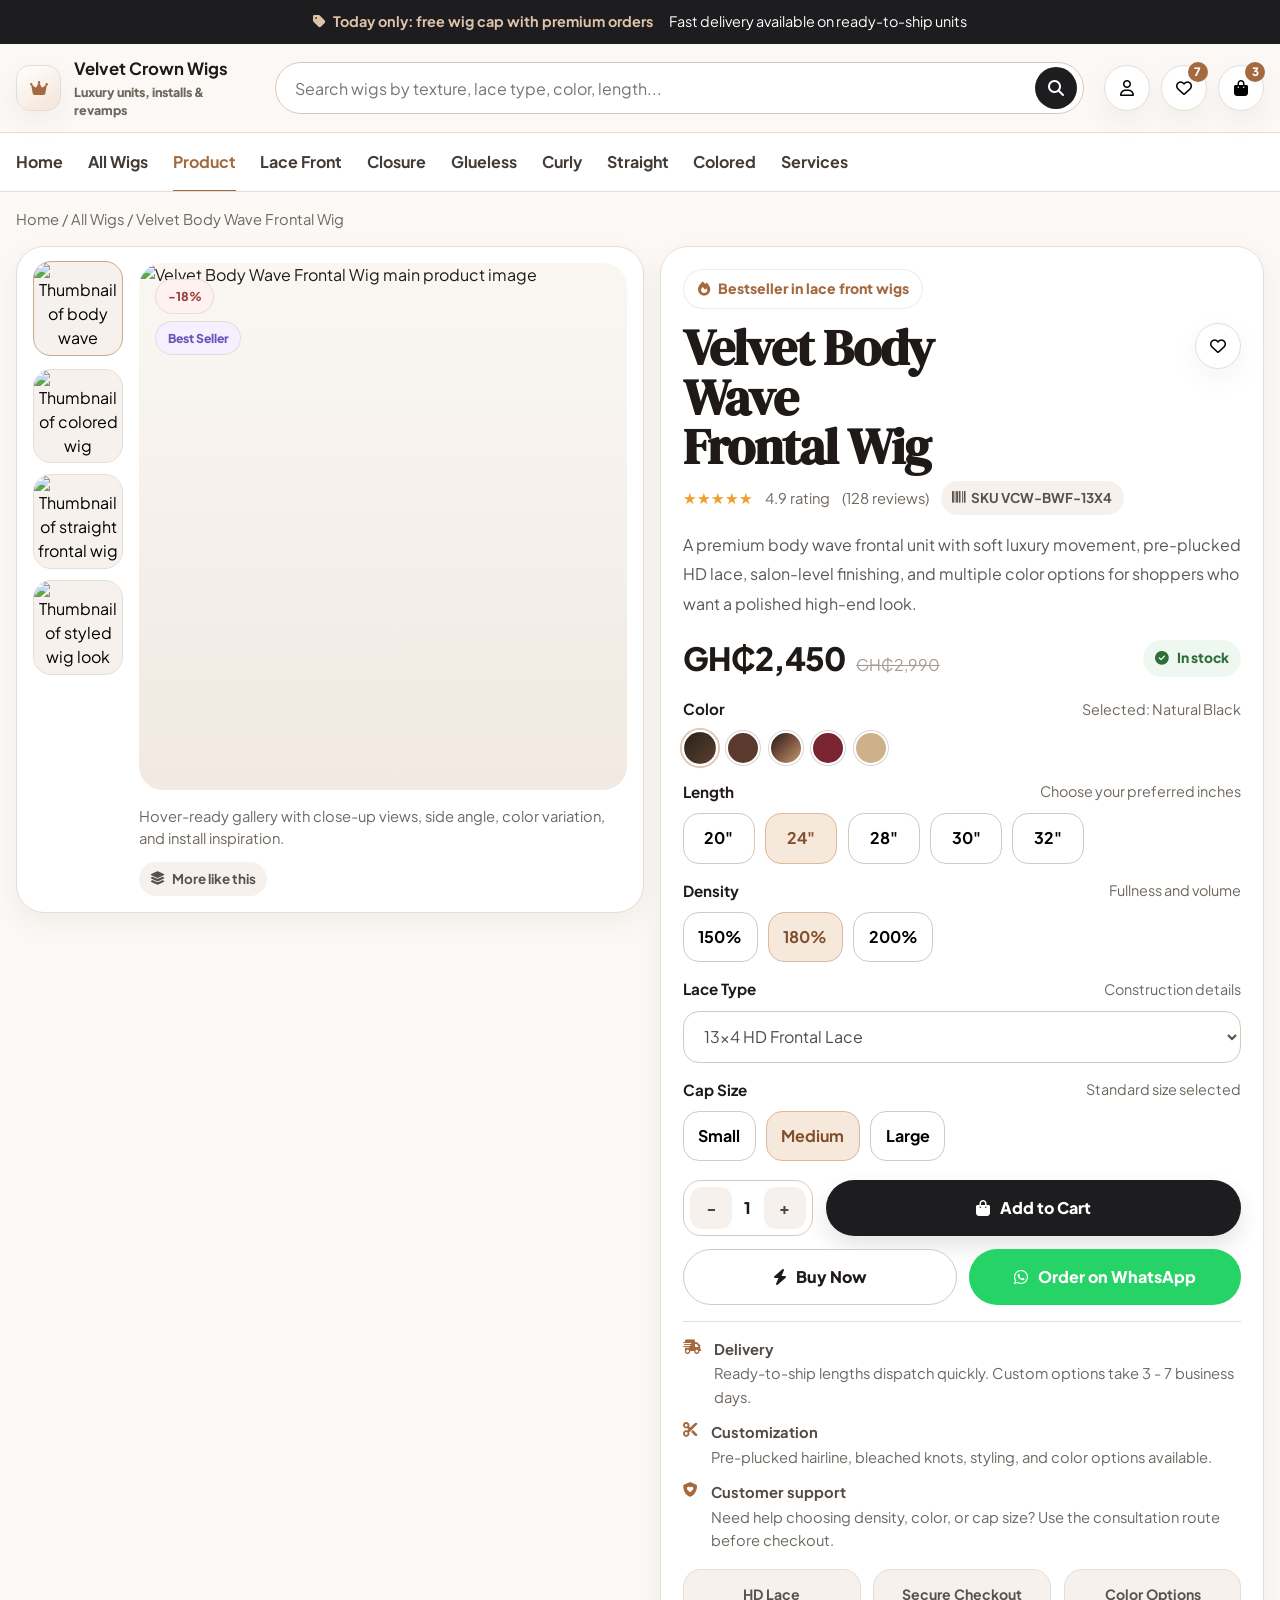
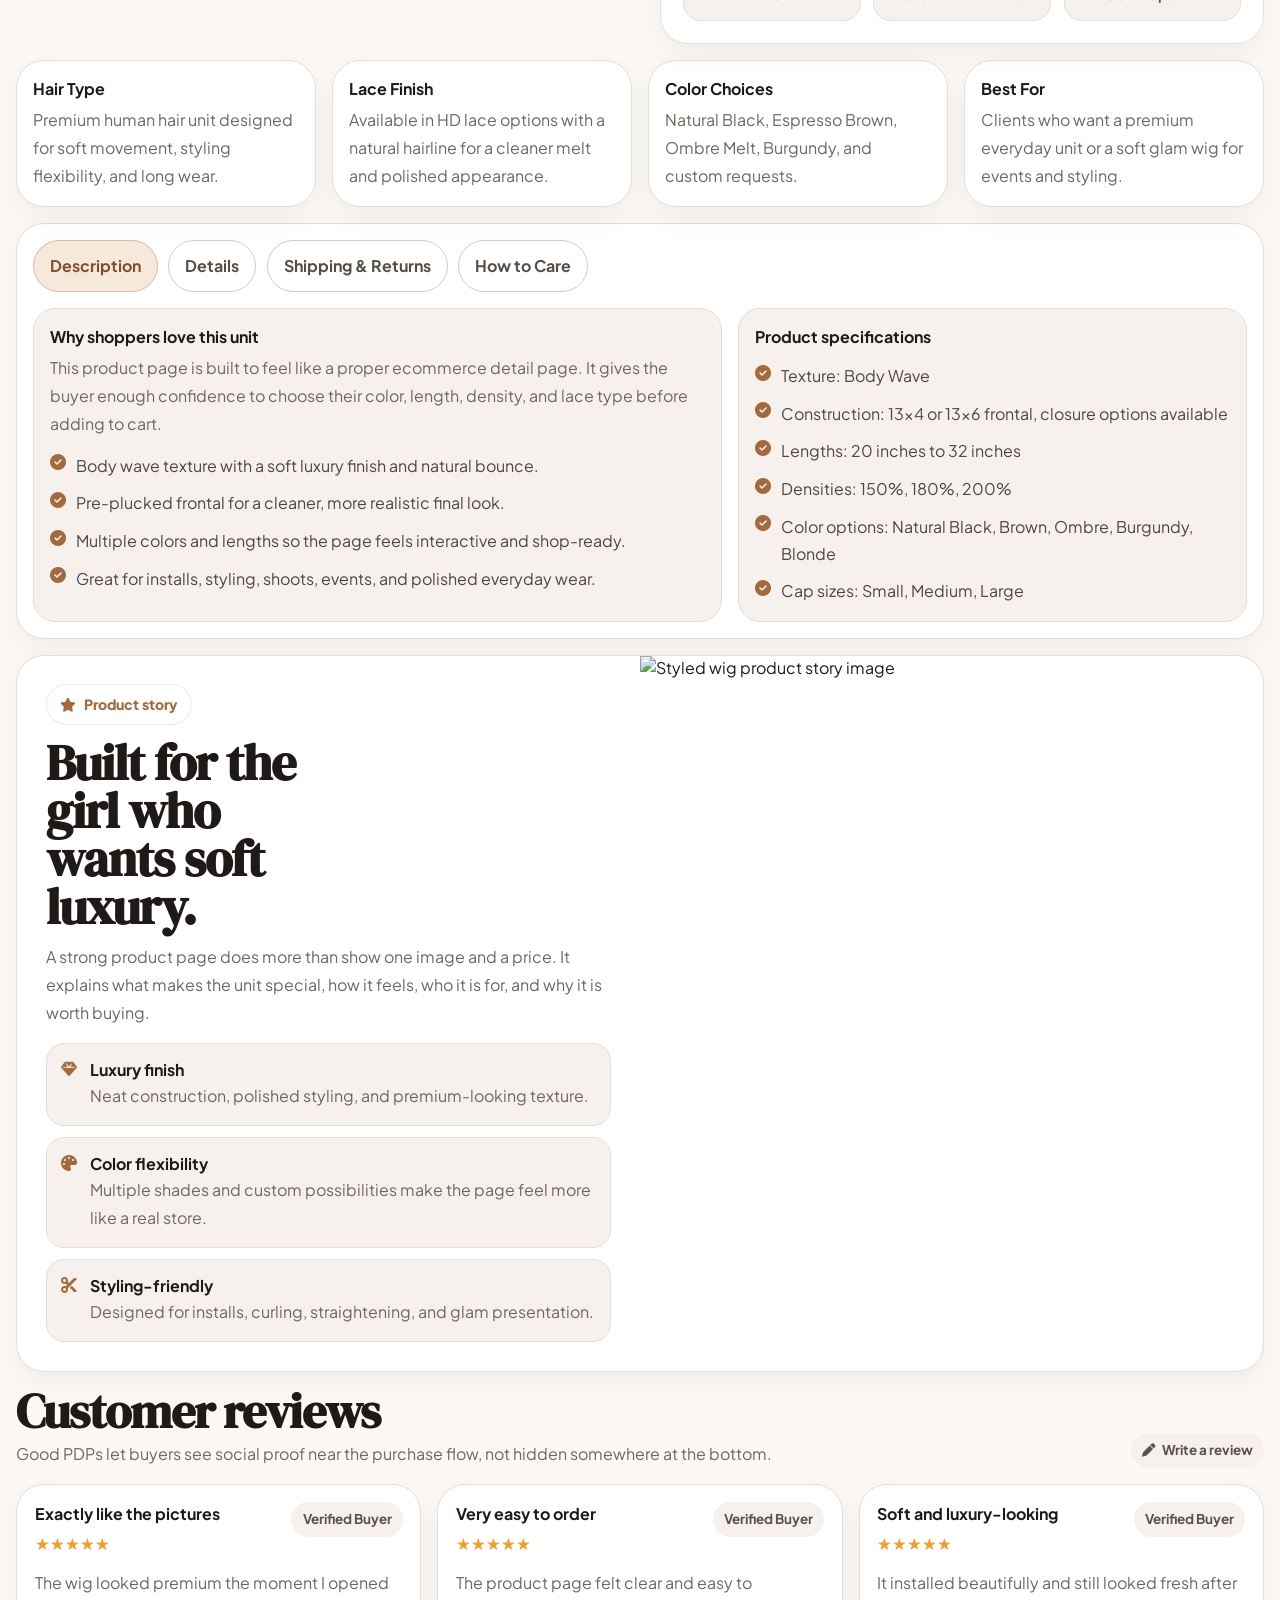
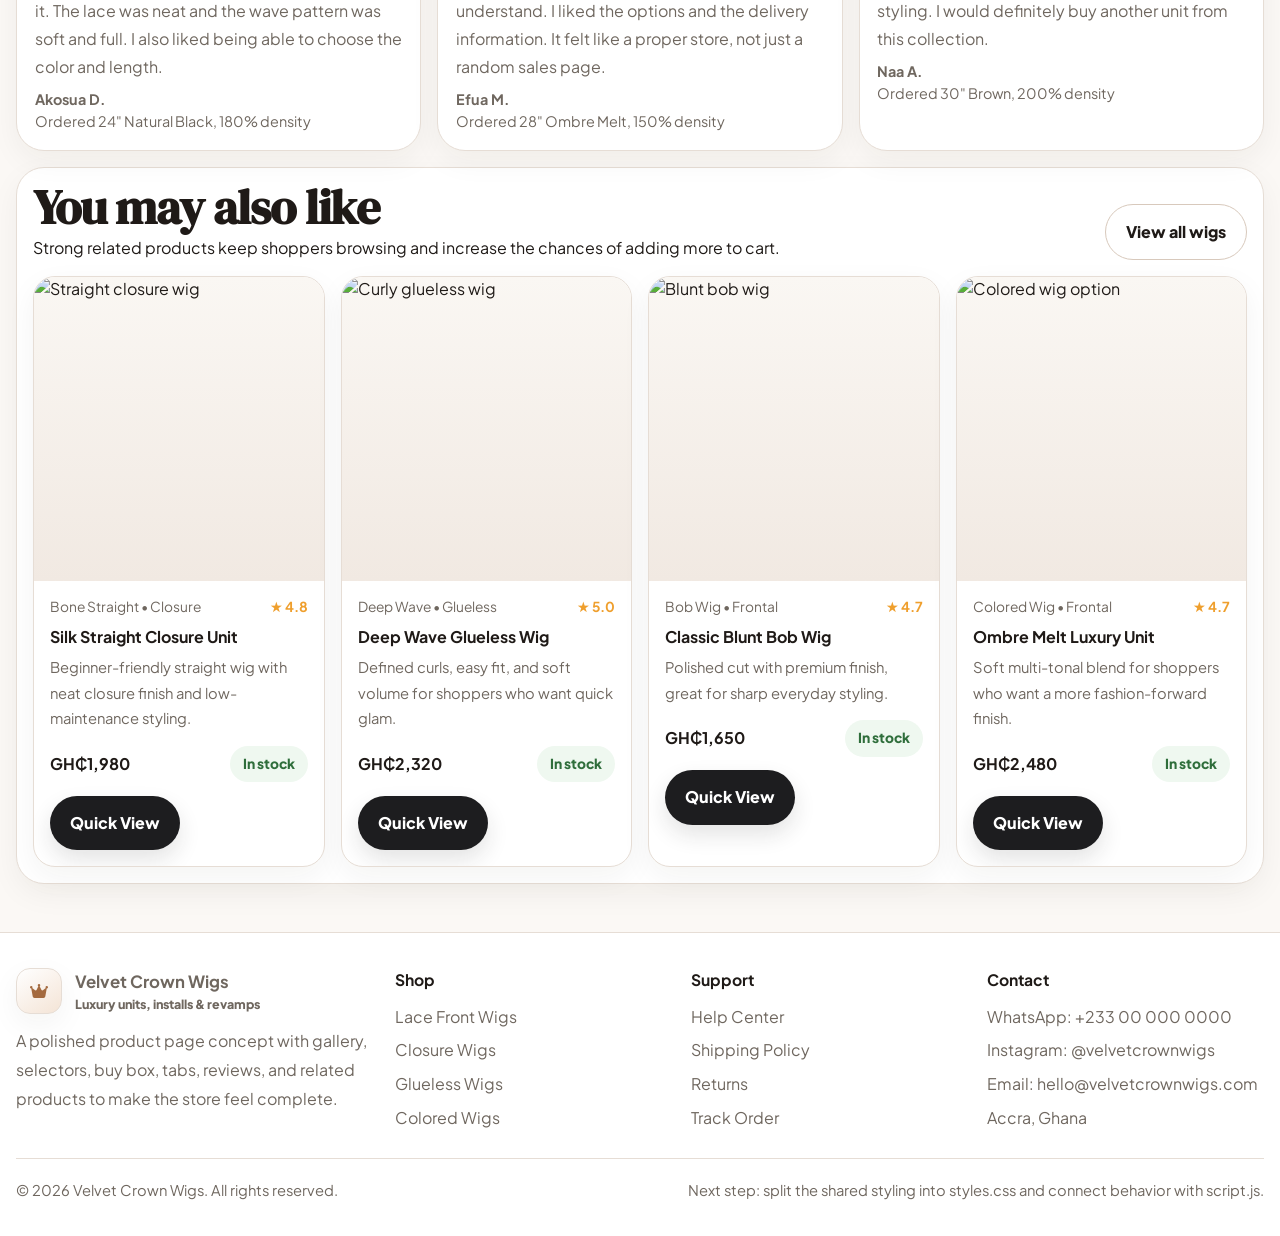
==== product.html @ 7054bebf "Update product.html" ====
<!DOCTYPE html>
<html lang="en">
<head>
  <meta charset="UTF-8" />
  <meta name="viewport" content="width=device-width, initial-scale=1.0" />
  <title>Velvet Body Wave Frontal Wig | Velvet Crown Wigs</title>
  <meta name="description" content="Shop the Velvet Body Wave Frontal Wig with color options, length selector, density choices, gallery, reviews, and delivery information." />
  <link rel="preconnect" href="https://fonts.googleapis.com">
  <link rel="preconnect" href="https://fonts.gstatic.com" crossorigin>
  <link href="https://fonts.googleapis.com/css2?family=Plus+Jakarta+Sans:wght@400;500;600;700;800&family=DM+Serif+Display:ital@0;1&display=swap" rel="stylesheet">
  <link rel="stylesheet" href="https://cdnjs.cloudflare.com/ajax/libs/font-awesome/6.5.2/css/all.min.css" crossorigin="anonymous" referrerpolicy="no-referrer" />
 <link rel="stylesheet" href="styles.css" />
  <style>
    :root {
      --bg: #fbf8f5;
      --surface: #ffffff;
      --surface-2: #f6f1ec;
      --surface-3: #f0e8e1;
      --text: #1f1a17;
      --muted: #6f675f;
      --line: #e6ddd5;
      --line-strong: #d8c9bc;
      --primary: #1d1d1f;
      --accent: #a46a3f;
      --accent-soft: #f6e8db;
      --success: #eff8f0;
      --success-text: #2f6e3b;
      --warning: #fff6ea;
      --warning-text: #9b632f;
      --danger: #fff1f0;
      --danger-text: #9d4540;
      --shadow: 0 16px 42px rgba(39, 30, 23, 0.08);
      --shadow-soft: 0 10px 30px rgba(39, 30, 23, 0.05);
      --radius: 20px;
      --radius-lg: 28px;
      --max: 1360px;
    }

    * { box-sizing: border-box; margin: 0; padding: 0; }
    html { scroll-behavior: smooth; }
    body {
      font-family: 'Plus Jakarta Sans', sans-serif;
      background: var(--bg);
      color: var(--text);
      line-height: 1.5;
      -webkit-font-smoothing: antialiased;
    }

    a { color: inherit; text-decoration: none; }
    img { display: block; max-width: 100%; }
    button, input, select, textarea { font: inherit; }

    .container { width: min(var(--max), calc(100% - 2rem)); margin: 0 auto; }

    .promo-bar {
      background: var(--primary);
      color: #fff;
      font-size: 0.9rem;
    }

    .promo-inner {
      min-height: 44px;
      display: flex;
      align-items: center;
      justify-content: center;
      gap: 1rem;
      flex-wrap: wrap;
      text-align: center;
      padding: 0.45rem 0;
    }

    .promo-pill {
      display: inline-flex;
      align-items: center;
      gap: 0.45rem;
      color: #dec3aa;
      font-weight: 700;
    }

    .header {
      position: sticky;
      top: 0;
      z-index: 40;
      background: rgba(251,248,245,0.94);
      backdrop-filter: blur(18px);
      border-bottom: 1px solid var(--line);
    }

    .header-main {
      display: grid;
      grid-template-columns: 240px 1fr auto;
      gap: 1.2rem;
      align-items: center;
      min-height: 88px;
    }

    .brand {
      display: flex;
      align-items: center;
      gap: 0.8rem;
      font-weight: 800;
    }

    .brand-mark {
      width: 46px;
      height: 46px;
      border-radius: 14px;
      display: grid;
      place-items: center;
      background: linear-gradient(145deg, #fff, #f4e4d6);
      border: 1px solid var(--line);
      color: var(--accent);
      box-shadow: var(--shadow-soft);
    }

    .brand strong { display: block; font-size: 1.05rem; }
    .brand span { display: block; color: var(--muted); font-size: 0.78rem; margin-top: 0.1rem; }

    .search { position: relative; }
    .search input {
      width: 100%;
      height: 52px;
      border-radius: 999px;
      border: 1px solid var(--line-strong);
      background: #fff;
      padding: 0 3.2rem 0 1.15rem;
      outline: none;
    }
    .search input:focus {
      border-color: #c5a88e;
      box-shadow: 0 0 0 4px rgba(164,106,63,0.08);
    }
    .search button {
      position: absolute;
      right: 0.45rem;
      top: 50%;
      transform: translateY(-50%);
      width: 42px;
      height: 42px;
      border-radius: 50%;
      border: 0;
      background: var(--primary);
      color: #fff;
      cursor: pointer;
    }

    .header-actions {
      display: flex;
      gap: 0.7rem;
      align-items: center;
    }

    .icon-btn {
      width: 46px;
      height: 46px;
      border-radius: 50%;
      border: 1px solid var(--line);
      background: #fff;
      display: grid;
      place-items: center;
      cursor: pointer;
      position: relative;
      box-shadow: var(--shadow-soft);
    }

    .icon-btn .count {
      position: absolute;
      top: -4px;
      right: -2px;
      min-width: 20px;
      height: 20px;
      border-radius: 999px;
      padding: 0 0.25rem;
      display: grid;
      place-items: center;
      background: var(--accent);
      color: #fff;
      font-size: 0.72rem;
      font-weight: 800;
    }

    .mega-nav {
      border-top: 1px solid var(--line);
      background: var(--surface);
    }

    .mega-inner {
      min-height: 58px;
      display: flex;
      align-items: center;
      gap: 1.55rem;
      overflow-x: auto;
      scrollbar-width: none;
    }

    .mega-inner::-webkit-scrollbar { display: none; }

    .mega-link {
      white-space: nowrap;
      font-weight: 700;
      color: #433b35;
      position: relative;
      padding: 0.2rem 0;
    }

    .mega-link:hover,
    .mega-link.active { color: var(--accent); }

    .mega-link:hover::after,
    .mega-link.active::after {
      content: "";
      position: absolute;
      left: 0;
      right: 0;
      bottom: -0.9rem;
      height: 2px;
      background: var(--accent);
    }

    .breadcrumbs {
      padding: 1rem 0 0;
      font-size: 0.92rem;
      color: var(--muted);
    }

    .breadcrumbs a:hover { color: var(--text); }

    .product-page {
      padding: 1rem 0 0;
    }

    .product-grid {
      display: grid;
      grid-template-columns: 1.02fr 0.98fr;
      gap: 1rem;
      align-items: start;
    }

    .gallery-shell,
    .summary-shell,
    .panel,
    .tabs-shell,
    .review-card,
    .related-shell,
    .story-shell {
      background: var(--surface);
      border: 1px solid var(--line);
      border-radius: 28px;
      box-shadow: var(--shadow-soft);
    }

    .gallery-shell {
      padding: 1rem;
      display: grid;
      grid-template-columns: 90px 1fr;
      gap: 1rem;
      align-items: start;
    }

    .thumbs {
      display: grid;
      gap: 0.7rem;
      position: sticky;
      top: 155px;
    }

    .thumb {
      aspect-ratio: 1 / 1.05;
      border-radius: 18px;
      overflow: hidden;
      border: 1.5px solid var(--line);
      background: var(--surface-2);
      cursor: pointer;
      transition: border-color 0.2s ease, transform 0.2s ease;
    }

    .thumb:hover,
    .thumb.active {
      border-color: #caa98b;
      transform: translateY(-2px);
    }

    .thumb img,
    .hero-media img,
    .story-media img,
    .related-media img {
      width: 100%;
      height: 100%;
      object-fit: cover;
    }

    .hero-media {
      border-radius: 24px;
      overflow: hidden;
      background: linear-gradient(180deg, #faf7f3, #f1e9e2);
      aspect-ratio: 1 / 1.08;
      position: relative;
    }

    .hero-badges {
      position: absolute;
      left: 1rem;
      top: 1rem;
      display: flex;
      flex-direction: column;
      gap: 0.45rem;
      z-index: 2;
    }

    .badge {
      width: fit-content;
      padding: 0.45rem 0.72rem;
      border-radius: 999px;
      background: rgba(255,255,255,0.95);
      border: 1px solid rgba(230,221,213,0.95);
      font-size: 0.76rem;
      font-weight: 800;
    }

    .badge.sale { background: var(--danger); color: var(--danger-text); }
    .badge.new { background: #f4f0ff; color: #6d54b8; }

    .gallery-meta {
      display: flex;
      justify-content: space-between;
      gap: 0.8rem;
      align-items: center;
      margin-top: 0.9rem;
      flex-wrap: wrap;
    }

    .gallery-meta p {
      color: var(--muted);
      font-size: 0.92rem;
    }

    .summary-shell {
      padding: 1.35rem;
      position: sticky;
      top: 150px;
    }

    .eyebrow {
      display: inline-flex;
      align-items: center;
      gap: 0.5rem;
      width: fit-content;
      padding: 0.55rem 0.85rem;
      border-radius: 999px;
      background: rgba(255,255,255,0.76);
      border: 1px solid rgba(164,106,63,0.14);
      color: var(--accent);
      font-size: 0.88rem;
      font-weight: 800;
      margin-bottom: 0.85rem;
    }

    .summary-top {
      display: flex;
      justify-content: space-between;
      align-items: start;
      gap: 1rem;
      margin-bottom: 0.55rem;
    }

    .summary-shell h1,
    .section-title h2,
    .story-copy h2,
    .related-header h2 {
      font-family: 'DM Serif Display', serif;
      letter-spacing: -0.02em;
      line-height: 0.97;
    }

    .summary-shell h1 {
      font-size: clamp(2rem, 4vw, 3.25rem);
      max-width: 10ch;
    }

    .review-line {
      display: flex;
      gap: 0.75rem;
      align-items: center;
      flex-wrap: wrap;
      margin-bottom: 0.9rem;
      color: var(--muted);
      font-size: 0.92rem;
    }

    .stars { color: #ef9f2d; font-weight: 700; }

    .sku {
      display: inline-flex;
      align-items: center;
      gap: 0.4rem;
      padding: 0.45rem 0.7rem;
      background: var(--surface-2);
      border-radius: 999px;
      color: #5a514a;
      font-size: 0.84rem;
      font-weight: 700;
    }

    .summary-shell p.lead {
      color: #5f5751;
      line-height: 1.85;
      margin-bottom: 1rem;
    }

    .price-row {
      display: flex;
      justify-content: space-between;
      gap: 1rem;
      align-items: center;
      flex-wrap: wrap;
      margin-bottom: 1rem;
    }

    .price-main {
      font-size: 2rem;
      font-weight: 800;
      letter-spacing: -0.02em;
    }

    .price-old {
      color: #a59c94;
      text-decoration: line-through;
      font-size: 1rem;
      margin-left: 0.45rem;
    }

    .stock {
      display: inline-flex;
      align-items: center;
      gap: 0.45rem;
      font-size: 0.86rem;
      font-weight: 800;
      color: var(--success-text);
      background: var(--success);
      border-radius: 999px;
      padding: 0.5rem 0.8rem;
    }

    .variant-section + .variant-section {
      margin-top: 1rem;
    }

    .variant-header {
      display: flex;
      justify-content: space-between;
      gap: 1rem;
      align-items: center;
      margin-bottom: 0.6rem;
    }

    .variant-header strong {
      font-size: 0.95rem;
    }

    .variant-header span {
      color: var(--muted);
      font-size: 0.9rem;
    }

    .swatches {
      display: flex;
      flex-wrap: wrap;
      gap: 0.55rem;
    }

    .swatch {
      width: 34px;
      height: 34px;
      border-radius: 50%;
      border: 2px solid #fff;
      box-shadow: 0 0 0 1px rgba(111,103,95,0.28);
      cursor: pointer;
      transition: transform 0.15s ease, box-shadow 0.15s ease;
    }

    .swatch.active,
    .swatch:hover {
      transform: scale(1.06);
      box-shadow: 0 0 0 2px rgba(164,106,63,0.35);
    }

    .swatch-jet { background: #211d1b; }
    .swatch-natural { background: linear-gradient(135deg, #2b2018, #5a4131); }
    .swatch-brown { background: #5b3a2d; }
    .swatch-ombre { background: linear-gradient(135deg, #241b19, #7a543e, #c29b74); }
    .swatch-blonde { background: #ceb08b; }
    .swatch-burgundy { background: #7a2331; }

    .choice-grid {
      display: flex;
      flex-wrap: wrap;
      gap: 0.65rem;
    }

    .choice {
      min-width: 72px;
      padding: 0.76rem 0.9rem;
      border-radius: 16px;
      background: #fff;
      border: 1px solid var(--line-strong);
      font-weight: 700;
      cursor: pointer;
      text-align: center;
      transition: 0.18s ease;
    }

    .choice:hover,
    .choice.active {
      background: var(--accent-soft);
      border-color: #ddb99d;
      color: #814f2b;
    }

    .selector {
      width: 100%;
      height: 52px;
      border-radius: 16px;
      border: 1px solid var(--line-strong);
      background: #fff;
      padding: 0 1rem;
      color: #534b45;
      outline: none;
    }

    .buy-row {
      display: grid;
      grid-template-columns: 130px 1fr;
      gap: 0.8rem;
      margin-top: 1.15rem;
    }

    .qty-box {
      display: flex;
      align-items: center;
      justify-content: space-between;
      gap: 0.5rem;
      height: 56px;
      border-radius: 18px;
      border: 1px solid var(--line-strong);
      background: #fff;
      padding: 0.4rem;
    }

    .qty-btn {
      width: 42px;
      height: 42px;
      border-radius: 12px;
      border: 0;
      background: var(--surface-2);
      cursor: pointer;
      color: #4d453f;
      font-weight: 800;
    }

    .qty-value {
      font-weight: 800;
      font-size: 1rem;
    }

    .btn {
      border: 0;
      cursor: pointer;
      display: inline-flex;
      align-items: center;
      justify-content: center;
      gap: 0.6rem;
      padding: 0.95rem 1.25rem;
      border-radius: 999px;
      font-weight: 800;
      white-space: nowrap;
      transition: transform 0.18s ease, box-shadow 0.18s ease;
    }

    .btn:hover { transform: translateY(-1px); }

    .btn-dark {
      background: var(--primary);
      color: #fff;
      box-shadow: 0 10px 22px rgba(29,29,31,0.12);
    }

    .btn-light {
      background: #fff;
      color: var(--text);
      border: 1px solid var(--line-strong);
    }

    .btn-whatsapp {
      background: #25d366;
      color: #fff;
    }

    .secondary-actions {
      display: flex;
      gap: 0.75rem;
      flex-wrap: wrap;
      margin-top: 0.8rem;
    }

    .secondary-actions .btn { flex: 1; }

    .mini-benefits {
      display: grid;
      gap: 0.75rem;
      margin-top: 1rem;
      padding-top: 1rem;
      border-top: 1px solid var(--line);
    }

    .benefit {
      display: flex;
      gap: 0.8rem;
      align-items: start;
      color: #544b45;
      font-size: 0.92rem;
    }

    .benefit i {
      color: var(--accent);
      margin-top: 0.12rem;
    }

    .benefit span {
      color: var(--muted);
      display: block;
      margin-top: 0.15rem;
      line-height: 1.6;
    }

    .trust-box {
      display: grid;
      grid-template-columns: repeat(3, minmax(0, 1fr));
      gap: 0.8rem;
      margin-top: 1rem;
    }

    .trust-pill {
      background: var(--surface-2);
      border: 1px solid var(--line);
      border-radius: 18px;
      padding: 0.9rem;
      text-align: center;
      font-size: 0.88rem;
      font-weight: 700;
      color: #5a514a;
    }

    .info-strip {
      padding: 1rem 0 0;
    }

    .info-grid {
      display: grid;
      grid-template-columns: repeat(4, minmax(0, 1fr));
      gap: 1rem;
    }

    .panel {
      padding: 1rem;
    }

    .panel h3,
    .review-card h3,
    .related-card h3,
    .tab-card h3 {
      font-size: 1rem;
      margin-bottom: 0.35rem;
    }

    .panel p,
    .review-card p,
    .related-card p,
    .tab-card p,
    .story-copy p,
    .section-title p {
      color: var(--muted);
      line-height: 1.75;
    }

    .tabs-section {
      padding: 1rem 0 0;
    }

    .tabs-shell {
      padding: 1rem;
    }

    .tabs-nav {
      display: flex;
      gap: 0.65rem;
      flex-wrap: wrap;
      margin-bottom: 1rem;
    }

    .tab-btn {
      padding: 0.8rem 1rem;
      border-radius: 999px;
      background: #fff;
      border: 1px solid var(--line-strong);
      font-weight: 700;
      cursor: pointer;
      color: #564d46;
    }

    .tab-btn.active,
    .tab-btn:hover {
      background: var(--accent-soft);
      border-color: #ddb99d;
      color: #814f2b;
    }

    .tab-grid {
      display: grid;
      grid-template-columns: 1.15fr 0.85fr;
      gap: 1rem;
    }

    .tab-card {
      background: var(--surface-2);
      border: 1px solid var(--line);
      border-radius: 22px;
      padding: 1rem;
    }

    .bullet-list {
      list-style: none;
      display: grid;
      gap: 0.65rem;
      margin-top: 0.85rem;
    }

    .bullet-list li {
      display: flex;
      gap: 0.65rem;
      align-items: start;
      color: #4f4640;
      line-height: 1.7;
    }

    .bullet-list i {
      color: var(--accent);
      margin-top: 0.16rem;
    }

    .story-section {
      padding: 1rem 0 0;
    }

    .story-shell {
      display: grid;
      grid-template-columns: 1fr 1fr;
      overflow: hidden;
    }

    .story-copy {
      padding: 1.8rem;
      display: flex;
      flex-direction: column;
      justify-content: center;
    }

    .story-copy h2 {
      font-size: clamp(2rem, 4vw, 3.1rem);
      margin-bottom: 0.75rem;
      max-width: 11ch;
    }

    .story-points {
      display: grid;
      gap: 0.7rem;
      margin-top: 1rem;
    }

    .story-point {
      display: flex;
      gap: 0.8rem;
      align-items: start;
      background: var(--surface-2);
      border: 1px solid var(--line);
      border-radius: 18px;
      padding: 0.9rem;
    }

    .story-point i { color: var(--accent); margin-top: 0.14rem; }

    .story-media { min-height: 420px; }

    .reviews-section {
      padding: 1rem 0 0;
    }

    .section-title {
      display: flex;
      justify-content: space-between;
      align-items: end;
      gap: 1rem;
      margin-bottom: 1rem;
    }

    .section-title h2,
    .related-header h2 {
      font-size: clamp(2rem, 4vw, 3rem);
      margin-bottom: 0.35rem;
    }

    .reviews-grid {
      display: grid;
      grid-template-columns: repeat(3, minmax(0, 1fr));
      gap: 1rem;
    }

    .review-card {
      padding: 1.1rem;
    }

    .review-head {
      display: flex;
      justify-content: space-between;
      gap: 0.8rem;
      align-items: start;
      margin-bottom: 0.85rem;
    }

    .review-meta {
      color: var(--muted);
      font-size: 0.9rem;
      margin-top: 0.5rem;
    }

    .related-section {
      padding: 1rem 0 3rem;
    }

    .related-shell {
      padding: 1rem;
    }

    .related-header {
      display: flex;
      justify-content: space-between;
      align-items: end;
      gap: 1rem;
      margin-bottom: 1rem;
    }

    .related-grid {
      display: grid;
      grid-template-columns: repeat(4, minmax(0, 1fr));
      gap: 1rem;
    }

    .related-card {
      background: var(--surface);
      border: 1px solid var(--line);
      border-radius: 22px;
      overflow: hidden;
      box-shadow: var(--shadow-soft);
      transition: transform 0.18s ease, box-shadow 0.18s ease;
    }

    .related-card:hover {
      transform: translateY(-3px);
      box-shadow: var(--shadow);
    }

    .related-media {
      aspect-ratio: 1 / 1.05;
      background: linear-gradient(180deg, #faf7f3, #f1e9e2);
      overflow: hidden;
    }

    .related-info {
      padding: 1rem;
    }

    .related-meta,
    .related-price {
      display: flex;
      justify-content: space-between;
      gap: 0.75rem;
      align-items: center;
    }

    .related-meta {
      color: var(--muted);
      font-size: 0.86rem;
      margin-bottom: 0.45rem;
    }

    .related-card p {
      font-size: 0.92rem;
      margin-bottom: 0.85rem;
    }

    .related-price {
      margin-bottom: 0.85rem;
    }

    .footer {
      background: #fff;
      border-top: 1px solid var(--line);
      padding: 2.2rem 0;
    }

    .footer-grid {
      display: grid;
      grid-template-columns: 1.3fr 1fr 1fr 1fr;
      gap: 1.2rem;
    }

    .footer-brand p {
      color: var(--muted);
      line-height: 1.8;
      max-width: 34ch;
      margin-top: 0.8rem;
    }

    .footer h4 {
      font-size: 0.98rem;
      margin-bottom: 0.8rem;
    }

    .footer ul {
      list-style: none;
      display: grid;
      gap: 0.6rem;
    }

    .footer a { color: var(--muted); }
    .footer a:hover { color: var(--text); }

    .copyright {
      margin-top: 1.8rem;
      padding-top: 1.2rem;
      border-top: 1px solid var(--line);
      color: var(--muted);
      font-size: 0.92rem;
      display: flex;
      justify-content: space-between;
      gap: 1rem;
      flex-wrap: wrap;
    }

    @media (max-width: 1180px) {
      .product-grid,
      .tab-grid,
      .story-shell,
      .footer-grid {
        grid-template-columns: 1fr;
      }

      .summary-shell,
      .thumbs {
        position: static;
      }

      .info-grid,
      .reviews-grid,
      .related-grid,
      .trust-box {
        grid-template-columns: repeat(2, minmax(0, 1fr));
      }
    }

    @media (max-width: 860px) {
      .header-main {
        grid-template-columns: 1fr auto;
        gap: 0.8rem;
        min-height: 82px;
      }

      .search {
        grid-column: 1 / -1;
        order: 4;
        padding-bottom: 0.9rem;
      }

      .gallery-shell {
        grid-template-columns: 1fr;
      }

      .thumbs {
        grid-template-columns: repeat(4, minmax(0, 1fr));
      }

      .buy-row,
      .info-grid,
      .reviews-grid,
      .related-grid,
      .footer-grid,
      .trust-box {
        grid-template-columns: 1fr;
      }

      .secondary-actions {
        flex-direction: column;
      }

      .secondary-actions .btn {
        width: 100%;
      }
    }

    @media (max-width: 560px) {
      .container { width: min(var(--max), calc(100% - 1rem)); }
      .summary-shell,
      .tabs-shell,
      .gallery-shell,
      .related-shell { padding: 0.85rem; }
      .story-copy { padding: 1.2rem; }
      .section-title,
      .related-header { flex-direction: column; align-items: start; }
    }
  </style>
</head>
<body>
  <div class="promo-bar">
    <div class="container promo-inner">
      <span class="promo-pill"><i class="fa-solid fa-tag"></i> Today only: free wig cap with premium orders</span>
      <span>Fast delivery available on ready-to-ship units</span>
    </div>
  </div>

  <header class="header">
    <div class="container header-main">
      <a href="index.html" class="brand">
        <div class="brand-mark"><i class="fa-solid fa-crown"></i></div>
        <div>
          <strong>Velvet Crown Wigs</strong>
          <span>Luxury units, installs & revamps</span>
        </div>
      </a>

      <form class="search">
        <input type="search" placeholder="Search wigs by texture, lace type, color, length..." aria-label="Search wigs" />
        <button type="submit" aria-label="Search"><i class="fa-solid fa-magnifying-glass"></i></button>
      </form>

      <div class="header-actions">
        <button class="icon-btn" aria-label="Account"><i class="fa-regular fa-user"></i></button>
        <button class="icon-btn" aria-label="Wishlist"><i class="fa-regular fa-heart"></i><span class="count">7</span></button>
        <button class="icon-btn" aria-label="Cart"><i class="fa-solid fa-bag-shopping"></i><span class="count">3</span></button>
      </div>
    </div>

    <nav class="mega-nav">
      <div class="container mega-inner">
        <a class="mega-link" href="index.html">Home</a>
        <a class="mega-link" href="products.html">All Wigs</a>
        <a class="mega-link active" href="product.html">Product</a>
        <a class="mega-link" href="#">Lace Front</a>
        <a class="mega-link" href="#">Closure</a>
        <a class="mega-link" href="#">Glueless</a>
        <a class="mega-link" href="#">Curly</a>
        <a class="mega-link" href="#">Straight</a>
        <a class="mega-link" href="#">Colored</a>
        <a class="mega-link" href="#">Services</a>
      </div>
    </nav>
  </header>

  <main>
    <div class="container breadcrumbs">
      <a href="index.html">Home</a> / <a href="products.html">All Wigs</a> / <span>Velvet Body Wave Frontal Wig</span>
    </div>

    <section class="product-page">
      <div class="container product-grid">
        <div class="gallery-shell">
          <div class="thumbs">
            <button class="thumb active" aria-label="View image 1"><img src="https://images.unsplash.com/photo-1521572267360-ee0c2909d518?auto=format&fit=crop&w=700&q=80" alt="Thumbnail of body wave frontal wig" /></button>
            <button class="thumb" aria-label="View image 2"><img src="https://images.unsplash.com/photo-1487412947147-5cebf100ffc2?auto=format&fit=crop&w=700&q=80" alt="Thumbnail of colored wig variation" /></button>
            <button class="thumb" aria-label="View image 3"><img src="https://images.unsplash.com/photo-1512436991641-6745cdb1723f?auto=format&fit=crop&w=700&q=80" alt="Thumbnail of straight frontal wig" /></button>
            <button class="thumb" aria-label="View image 4"><img src="https://images.unsplash.com/photo-1506863530036-1efeddceb993?auto=format&fit=crop&w=700&q=80" alt="Thumbnail of styled wig look" /></button>
          </div>

          <div>
            <div class="hero-media">
              <div class="hero-badges">
                <span class="badge sale">-18%</span>
                <span class="badge new">Best Seller</span>
              </div>
              <img src="https://images.unsplash.com/photo-1521572267360-ee0c2909d518?auto=format&fit=crop&w=1400&q=80" alt="Velvet Body Wave Frontal Wig main product image" />
            </div>
            <div class="gallery-meta">
              <p>Hover-ready gallery with close-up views, side angle, color variation, and install inspiration.</p>
              <a href="#related" class="sku"><i class="fa-solid fa-layer-group"></i> More like this</a>
            </div>
          </div>
        </div>

        <div class="summary-shell">
          <div class="eyebrow"><i class="fa-solid fa-fire"></i> Bestseller in lace front wigs</div>

          <div class="summary-top">
            <h1>Velvet Body Wave Frontal Wig</h1>
            <button class="icon-btn" aria-label="Add to wishlist"><i class="fa-regular fa-heart"></i></button>
          </div>

          <div class="review-line">
            <span class="stars">★★★★★</span>
            <span>4.9 rating</span>
            <span>(128 reviews)</span>
            <span class="sku"><i class="fa-solid fa-barcode"></i> SKU VCW-BWF-13X4</span>
          </div>

          <p class="lead">
            A premium body wave frontal unit with soft luxury movement, pre-plucked HD lace, salon-level finishing, and multiple color options for shoppers who want a polished high-end look.
          </p>

          <div class="price-row">
            <div>
              <span class="price-main">GH₵2,450</span>
              <span class="price-old">GH₵2,990</span>
            </div>
            <span class="stock"><i class="fa-solid fa-circle-check"></i> In stock</span>
          </div>

          <div class="variant-section">
            <div class="variant-header">
              <strong>Color</strong>
              <span>Selected: Natural Black</span>
            </div>
            <div class="swatches">
              <button class="swatch swatch-natural active" aria-label="Natural Black"></button>
              <button class="swatch swatch-brown" aria-label="Espresso Brown"></button>
              <button class="swatch swatch-ombre" aria-label="Ombre Melt"></button>
              <button class="swatch swatch-burgundy" aria-label="Burgundy"></button>
              <button class="swatch swatch-blonde" aria-label="Honey Blonde"></button>
            </div>
          </div>

          <div class="variant-section">
            <div class="variant-header">
              <strong>Length</strong>
              <span>Choose your preferred inches</span>
            </div>
            <div class="choice-grid">
              <button class="choice">20&quot;</button>
              <button class="choice active">24&quot;</button>
              <button class="choice">28&quot;</button>
              <button class="choice">30&quot;</button>
              <button class="choice">32&quot;</button>
            </div>
          </div>

          <div class="variant-section">
            <div class="variant-header">
              <strong>Density</strong>
              <span>Fullness and volume</span>
            </div>
            <div class="choice-grid">
              <button class="choice">150%</button>
              <button class="choice active">180%</button>
              <button class="choice">200%</button>
            </div>
          </div>

          <div class="variant-section">
            <div class="variant-header">
              <strong>Lace Type</strong>
              <span>Construction details</span>
            </div>
            <select class="selector" aria-label="Choose lace type">
              <option>13x4 HD Frontal Lace</option>
              <option>13x6 HD Frontal Lace</option>
              <option>5x5 HD Closure</option>
              <option>6x6 Closure</option>
            </select>
          </div>

          <div class="variant-section">
            <div class="variant-header">
              <strong>Cap Size</strong>
              <span>Standard size selected</span>
            </div>
            <div class="choice-grid">
              <button class="choice">Small</button>
              <button class="choice active">Medium</button>
              <button class="choice">Large</button>
            </div>
          </div>

          <div class="buy-row">
            <div class="qty-box">
              <button class="qty-btn" aria-label="Decrease quantity">−</button>
              <span class="qty-value">1</span>
              <button class="qty-btn" aria-label="Increase quantity">+</button>
            </div>
            <button class="btn btn-dark"><i class="fa-solid fa-bag-shopping"></i> Add to Cart</button>
          </div>

          <div class="secondary-actions">
            <button class="btn btn-light"><i class="fa-solid fa-bolt"></i> Buy Now</button>
            <a class="btn btn-whatsapp" href="#"><i class="fa-brands fa-whatsapp"></i> Order on WhatsApp</a>
          </div>

          <div class="mini-benefits">
            <div class="benefit"><i class="fa-solid fa-truck-fast"></i><div><strong>Delivery</strong><span>Ready-to-ship lengths dispatch quickly. Custom options take 3 - 7 business days.</span></div></div>
            <div class="benefit"><i class="fa-solid fa-scissors"></i><div><strong>Customization</strong><span>Pre-plucked hairline, bleached knots, styling, and color options available.</span></div></div>
            <div class="benefit"><i class="fa-solid fa-shield-heart"></i><div><strong>Customer support</strong><span>Need help choosing density, color, or cap size? Use the consultation route before checkout.</span></div></div>
          </div>

          <div class="trust-box">
            <div class="trust-pill">HD Lace</div>
            <div class="trust-pill">Secure Checkout</div>
            <div class="trust-pill">Color Options</div>
          </div>
        </div>
      </div>
    </section>

    <section class="info-strip">
      <div class="container info-grid">
        <article class="panel">
          <h3>Hair Type</h3>
          <p>Premium human hair unit designed for soft movement, styling flexibility, and long wear.</p>
        </article>
        <article class="panel">
          <h3>Lace Finish</h3>
          <p>Available in HD lace options with a natural hairline for a cleaner melt and polished appearance.</p>
        </article>
        <article class="panel">
          <h3>Color Choices</h3>
          <p>Natural Black, Espresso Brown, Ombre Melt, Burgundy, and custom requests.</p>
        </article>
        <article class="panel">
          <h3>Best For</h3>
          <p>Clients who want a premium everyday unit or a soft glam wig for events and styling.</p>
        </article>
      </div>
    </section>

    <section class="tabs-section">
      <div class="container tabs-shell">
        <div class="tabs-nav">
          <button class="tab-btn active">Description</button>
          <button class="tab-btn">Details</button>
          <button class="tab-btn">Shipping & Returns</button>
          <button class="tab-btn">How to Care</button>
        </div>

        <div class="tab-grid">
          <article class="tab-card">
            <h3>Why shoppers love this unit</h3>
            <p>
              This product page is built to feel like a proper ecommerce detail page. It gives the buyer enough confidence to choose their color, length, density, and lace type before adding to cart.
            </p>
            <ul class="bullet-list">
              <li><i class="fa-solid fa-circle-check"></i><span>Body wave texture with a soft luxury finish and natural bounce.</span></li>
              <li><i class="fa-solid fa-circle-check"></i><span>Pre-plucked frontal for a cleaner, more realistic final look.</span></li>
              <li><i class="fa-solid fa-circle-check"></i><span>Multiple colors and lengths so the page feels interactive and shop-ready.</span></li>
              <li><i class="fa-solid fa-circle-check"></i><span>Great for installs, styling, shoots, events, and polished everyday wear.</span></li>
            </ul>
          </article>

          <article class="tab-card">
            <h3>Product specifications</h3>
            <ul class="bullet-list">
              <li><i class="fa-solid fa-circle-check"></i><span>Texture: Body Wave</span></li>
              <li><i class="fa-solid fa-circle-check"></i><span>Construction: 13x4 or 13x6 frontal, closure options available</span></li>
              <li><i class="fa-solid fa-circle-check"></i><span>Lengths: 20 inches to 32 inches</span></li>
              <li><i class="fa-solid fa-circle-check"></i><span>Densities: 150%, 180%, 200%</span></li>
              <li><i class="fa-solid fa-circle-check"></i><span>Color options: Natural Black, Brown, Ombre, Burgundy, Blonde</span></li>
              <li><i class="fa-solid fa-circle-check"></i><span>Cap sizes: Small, Medium, Large</span></li>
            </ul>
          </article>
        </div>
      </div>
    </section>

    <section class="story-section">
      <div class="container story-shell">
        <div class="story-copy">
          <div class="eyebrow"><i class="fa-solid fa-star"></i> Product story</div>
          <h2>Built for the girl who wants soft luxury.</h2>
          <p>
            A strong product page does more than show one image and a price. It explains what makes the unit special, how it feels, who it is for, and why it is worth buying.
          </p>
          <div class="story-points">
            <div class="story-point"><i class="fa-solid fa-gem"></i><div><strong>Luxury finish</strong><p>Neat construction, polished styling, and premium-looking texture.</p></div></div>
            <div class="story-point"><i class="fa-solid fa-palette"></i><div><strong>Color flexibility</strong><p>Multiple shades and custom possibilities make the page feel more like a real store.</p></div></div>
            <div class="story-point"><i class="fa-solid fa-scissors"></i><div><strong>Styling-friendly</strong><p>Designed for installs, curling, straightening, and glam presentation.</p></div></div>
          </div>
        </div>
        <div class="story-media">
          <img src="https://images.unsplash.com/photo-1487412912498-0447578fcca8?auto=format&fit=crop&w=1200&q=80" alt="Styled wig product story image" />
        </div>
      </div>
    </section>

    <section class="reviews-section">
      <div class="container">
        <div class="section-title">
          <div>
            <h2>Customer reviews</h2>
            <p>Good PDPs let buyers see social proof near the purchase flow, not hidden somewhere at the bottom.</p>
          </div>
          <a href="#" class="sku"><i class="fa-solid fa-pen"></i> Write a review</a>
        </div>

        <div class="reviews-grid">
          <article class="review-card">
            <div class="review-head">
              <div>
                <h3>Exactly like the pictures</h3>
                <div class="stars">★★★★★</div>
              </div>
              <span class="sku">Verified Buyer</span>
            </div>
            <p>The wig looked premium the moment I opened it. The lace was neat and the wave pattern was soft and full. I also liked being able to choose the color and length.</p>
            <div class="review-meta">
              <strong>Akosua D.</strong><br />Ordered 24&quot; Natural Black, 180% density
            </div>
          </article>

          <article class="review-card">
            <div class="review-head">
              <div>
                <h3>Very easy to order</h3>
                <div class="stars">★★★★★</div>
              </div>
              <span class="sku">Verified Buyer</span>
            </div>
            <p>The product page felt clear and easy to understand. I liked the options and the delivery information. It felt like a proper store, not just a random sales page.</p>
            <div class="review-meta">
              <strong>Efua M.</strong><br />Ordered 28&quot; Ombre Melt, 150% density
            </div>
          </article>

          <article class="review-card">
            <div class="review-head">
              <div>
                <h3>Soft and luxury-looking</h3>
                <div class="stars">★★★★★</div>
              </div>
              <span class="sku">Verified Buyer</span>
            </div>
            <p>It installed beautifully and still looked fresh after styling. I would definitely buy another unit from this collection.</p>
            <div class="review-meta">
              <strong>Naa A.</strong><br />Ordered 30&quot; Brown, 200% density
            </div>
          </article>
        </div>
      </div>
    </section>

    <section class="related-section" id="related">
      <div class="container related-shell">
        <div class="related-header">
          <div>
            <h2>You may also like</h2>
            <p>Strong related products keep shoppers browsing and increase the chances of adding more to cart.</p>
          </div>
          <a href="products.html" class="btn btn-light">View all wigs</a>
        </div>

        <div class="related-grid">
          <article class="related-card">
            <div class="related-media"><img src="https://images.unsplash.com/photo-1512436991641-6745cdb1723f?auto=format&fit=crop&w=900&q=80" alt="Straight closure wig" /></div>
            <div class="related-info">
              <div class="related-meta"><span>Bone Straight • Closure</span><span class="stars">★ 4.8</span></div>
              <h3>Silk Straight Closure Unit</h3>
              <p>Beginner-friendly straight wig with neat closure finish and low-maintenance styling.</p>
              <div class="related-price"><strong>GH₵1,980</strong><span class="stock">In stock</span></div>
              <a class="btn btn-dark" href="#">Quick View</a>
            </div>
          </article>

          <article class="related-card">
            <div class="related-media"><img src="https://images.unsplash.com/photo-1496747611176-843222e1e57c?auto=format&fit=crop&w=900&q=80" alt="Curly glueless wig" /></div>
            <div class="related-info">
              <div class="related-meta"><span>Deep Wave • Glueless</span><span class="stars">★ 5.0</span></div>
              <h3>Deep Wave Glueless Wig</h3>
              <p>Defined curls, easy fit, and soft volume for shoppers who want quick glam.</p>
              <div class="related-price"><strong>GH₵2,320</strong><span class="stock">In stock</span></div>
              <a class="btn btn-dark" href="#">Quick View</a>
            </div>
          </article>

          <article class="related-card">
            <div class="related-media"><img src="https://images.unsplash.com/photo-1515886657613-9f3515b0c78f?auto=format&fit=crop&w=900&q=80" alt="Blunt bob wig" /></div>
            <div class="related-info">
              <div class="related-meta"><span>Bob Wig • Frontal</span><span class="stars">★ 4.7</span></div>
              <h3>Classic Blunt Bob Wig</h3>
              <p>Polished cut with premium finish, great for sharp everyday styling.</p>
              <div class="related-price"><strong>GH₵1,650</strong><span class="stock">In stock</span></div>
              <a class="btn btn-dark" href="#">Quick View</a>
            </div>
          </article>

          <article class="related-card">
            <div class="related-media"><img src="https://images.unsplash.com/photo-1483985988355-763728e1935b?auto=format&fit=crop&w=900&q=80" alt="Colored wig option" /></div>
            <div class="related-info">
              <div class="related-meta"><span>Colored Wig • Frontal</span><span class="stars">★ 4.7</span></div>
              <h3>Ombre Melt Luxury Unit</h3>
              <p>Soft multi-tonal blend for shoppers who want a more fashion-forward finish.</p>
              <div class="related-price"><strong>GH₵2,480</strong><span class="stock">In stock</span></div>
              <a class="btn btn-dark" href="#">Quick View</a>
            </div>
          </article>
        </div>
      </div>
    </section>
  </main>

  <footer class="footer">
    <div class="container">
      <div class="footer-grid">
        <div class="footer-brand">
          <a href="index.html" class="brand">
            <div class="brand-mark"><i class="fa-solid fa-crown"></i></div>
            <div>
              <strong>Velvet Crown Wigs</strong>
              <span>Luxury units, installs & revamps</span>
            </div>
          </a>
          <p>A polished product page concept with gallery, selectors, buy box, tabs, reviews, and related products to make the store feel complete.</p>
        </div>

        <div>
          <h4>Shop</h4>
          <ul>
            <li><a href="#">Lace Front Wigs</a></li>
            <li><a href="#">Closure Wigs</a></li>
            <li><a href="#">Glueless Wigs</a></li>
            <li><a href="#">Colored Wigs</a></li>
          </ul>
        </div>

        <div>
          <h4>Support</h4>
          <ul>
            <li><a href="#">Help Center</a></li>
            <li><a href="#">Shipping Policy</a></li>
            <li><a href="#">Returns</a></li>
            <li><a href="#">Track Order</a></li>
          </ul>
        </div>

        <div>
          <h4>Contact</h4>
          <ul>
            <li><a href="#">WhatsApp: +233 00 000 0000</a></li>
            <li><a href="#">Instagram: @velvetcrownwigs</a></li>
            <li><a href="#">Email: hello@velvetcrownwigs.com</a></li>
            <li><a href="#">Accra, Ghana</a></li>
          </ul>
        </div>
      </div>

      <div class="copyright">
        <span>© 2026 Velvet Crown Wigs. All rights reserved.</span>
        <span>Next step: split the shared styling into styles.css and connect behavior with script.js.</span>
      </div>
    </div>
  </footer>
</body>
</html>
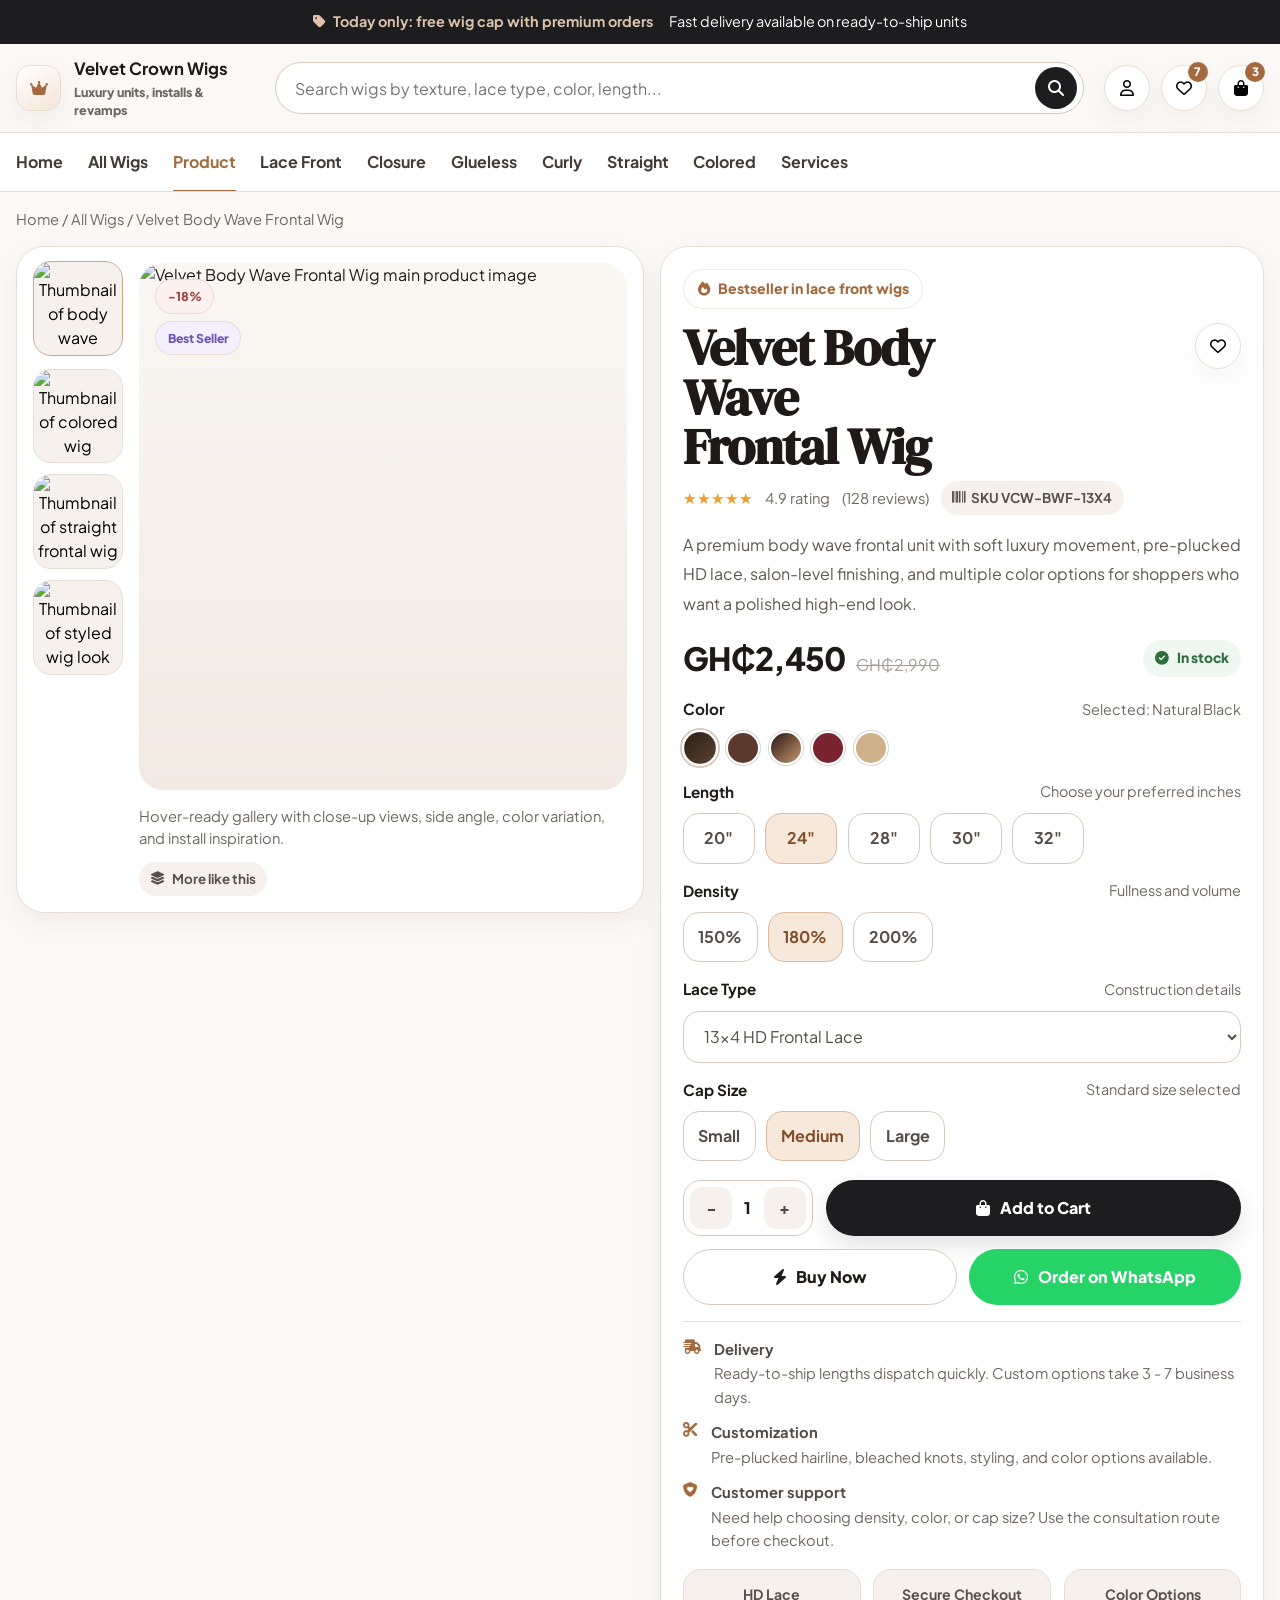
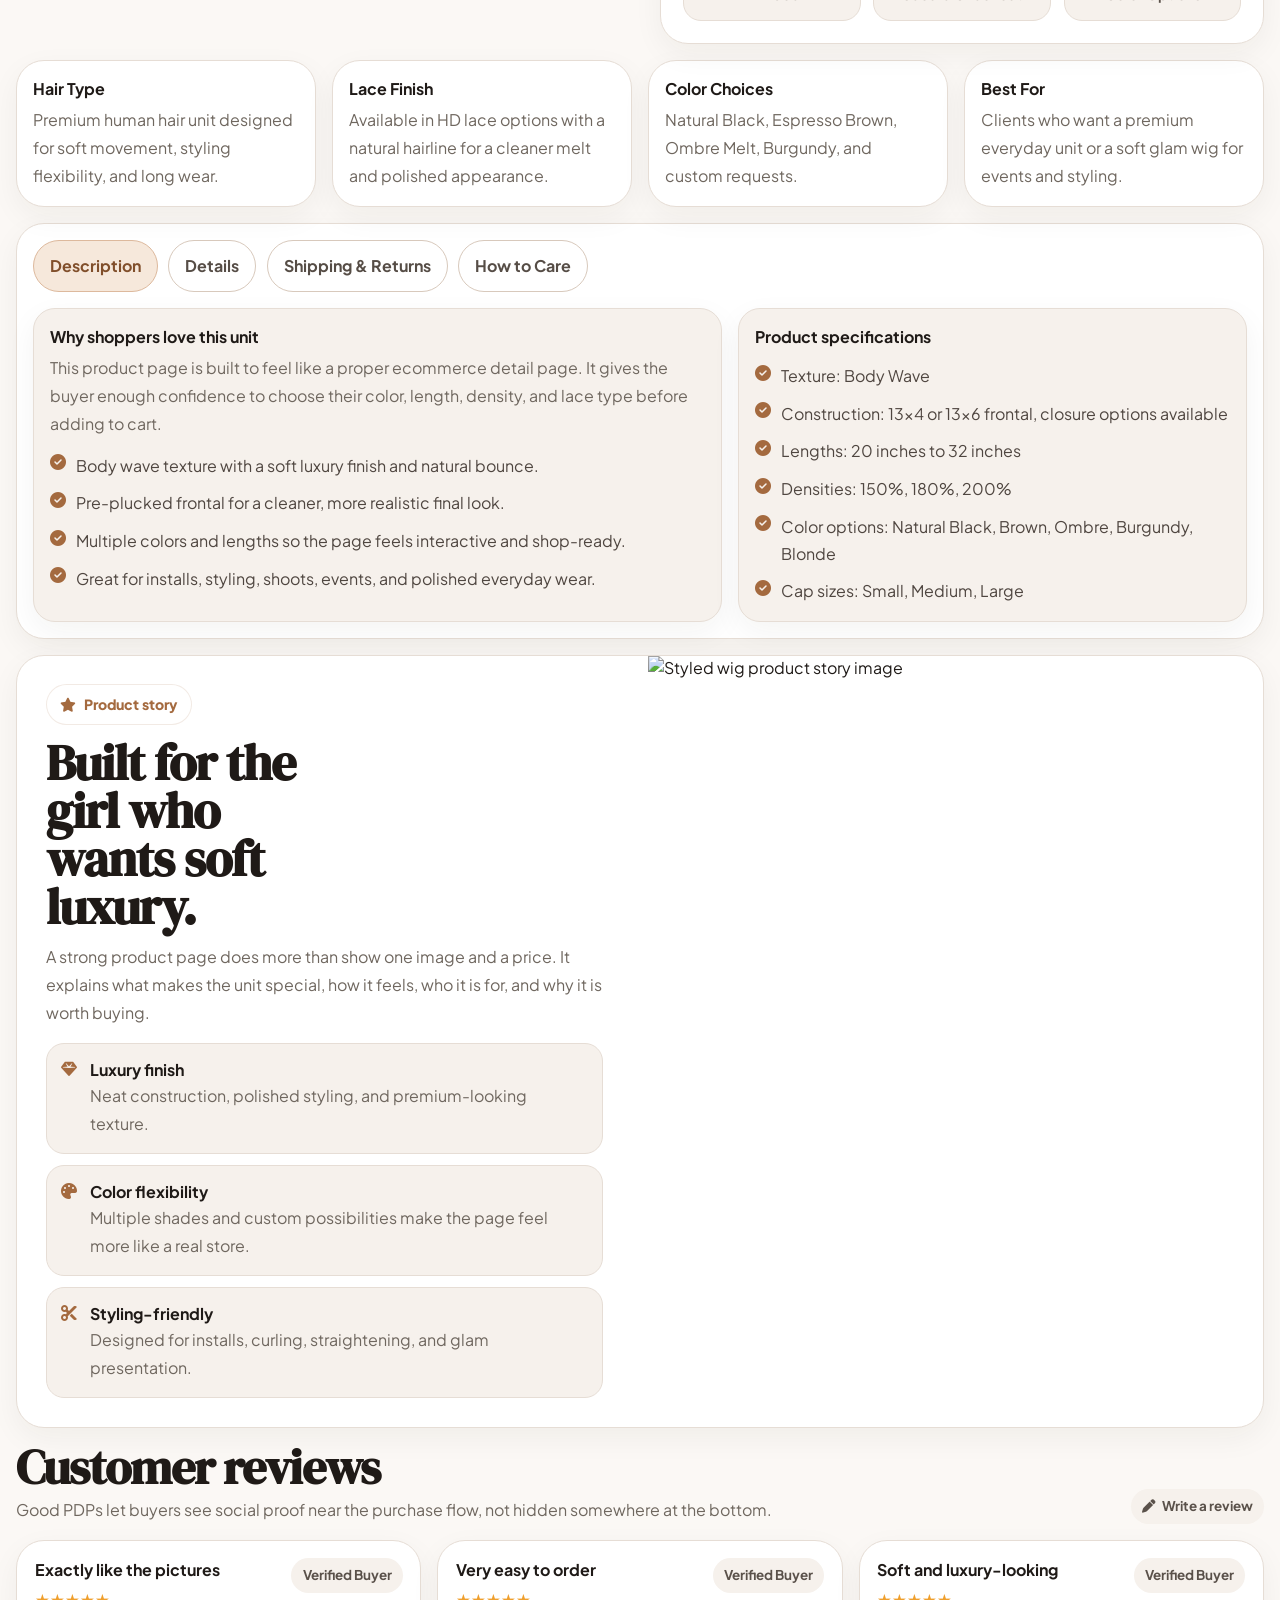
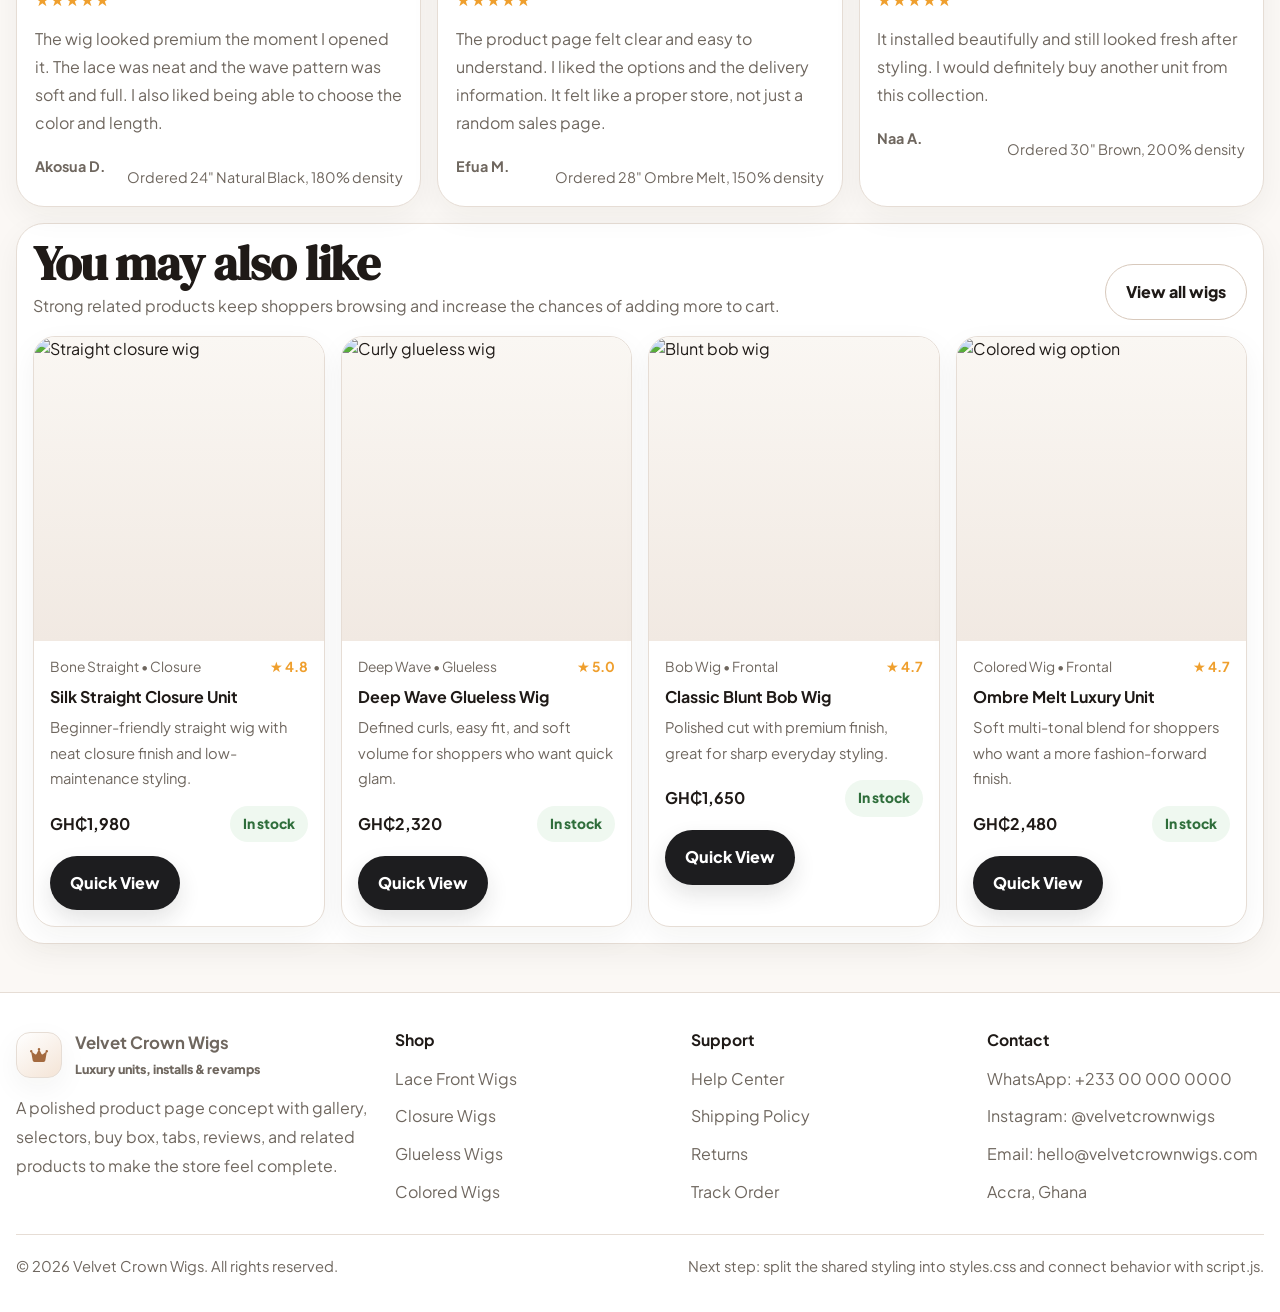
==== commit 5233b618: "Update product.html" ====
--- a/product.html
+++ b/product.html
@@ -10,6 +10,7 @@
   <link href="https://fonts.googleapis.com/css2?family=Plus+Jakarta+Sans:wght@400;500;600;700;800&family=DM+Serif+Display:ital@0;1&display=swap" rel="stylesheet">
   <link rel="stylesheet" href="https://cdnjs.cloudflare.com/ajax/libs/font-awesome/6.5.2/css/all.min.css" crossorigin="anonymous" referrerpolicy="no-referrer" />
  <link rel="stylesheet" href="styles.css" />
+  <script src="script.js"></script>
   <style>
     :root {
       --bg: #fbf8f5;
--- a/styles.css
+++ b/styles.css
@@ -0,0 +1,1563 @@
+:root {
+  --bg: #fbf8f5;
+  --surface: #ffffff;
+  --surface-2: #f6f1ec;
+  --surface-3: #f0e8e1;
+  --text: #1f1a17;
+  --muted: #6f675f;
+  --line: #e6ddd5;
+  --line-strong: #d8c9bc;
+  --primary: #1d1d1f;
+  --accent: #a46a3f;
+  --accent-soft: #f6e8db;
+  --success: #eff8f0;
+  --success-text: #2f6e3b;
+  --warning: #fff6ea;
+  --warning-text: #9b632f;
+  --danger: #fff1f0;
+  --danger-text: #9d4540;
+  --shadow: 0 16px 42px rgba(39, 30, 23, 0.08);
+  --shadow-soft: 0 10px 30px rgba(39, 30, 23, 0.05);
+  --radius: 20px;
+  --radius-lg: 28px;
+  --max: 1360px;
+}
+
+* {
+  box-sizing: border-box;
+  margin: 0;
+  padding: 0;
+}
+
+html {
+  scroll-behavior: smooth;
+}
+
+body {
+  font-family: 'Plus Jakarta Sans', sans-serif;
+  background: var(--bg);
+  color: var(--text);
+  line-height: 1.5;
+  -webkit-font-smoothing: antialiased;
+}
+
+a {
+  color: inherit;
+  text-decoration: none;
+}
+
+img {
+  display: block;
+  max-width: 100%;
+}
+
+button,
+input,
+select,
+textarea {
+  font: inherit;
+}
+
+.container {
+  width: min(var(--max), calc(100% - 2rem));
+  margin: 0 auto;
+}
+
+.promo-bar {
+  background: var(--primary);
+  color: #fff;
+  font-size: 0.9rem;
+}
+
+.promo-inner {
+  min-height: 44px;
+  display: flex;
+  align-items: center;
+  justify-content: center;
+  gap: 1rem;
+  flex-wrap: wrap;
+  text-align: center;
+  padding: 0.45rem 0;
+}
+
+.promo-pill {
+  display: inline-flex;
+  align-items: center;
+  gap: 0.45rem;
+  color: #dec3aa;
+  font-weight: 700;
+}
+
+.utility-bar {
+  border-bottom: 1px solid var(--line);
+  background: rgba(255, 255, 255, 0.84);
+}
+
+.utility-inner {
+  min-height: 48px;
+  display: flex;
+  align-items: center;
+  justify-content: space-between;
+  gap: 1rem;
+  color: var(--muted);
+  font-size: 0.92rem;
+}
+
+.utility-links,
+.utility-meta {
+  display: flex;
+  align-items: center;
+  gap: 1rem;
+  flex-wrap: wrap;
+}
+
+.utility-inner a:hover {
+  color: var(--text);
+}
+
+.header {
+  position: sticky;
+  top: 0;
+  z-index: 40;
+  background: rgba(251, 248, 245, 0.94);
+  backdrop-filter: blur(18px);
+  border-bottom: 1px solid var(--line);
+}
+
+.header-main {
+  display: grid;
+  grid-template-columns: 240px 1fr auto;
+  gap: 1.2rem;
+  align-items: center;
+  min-height: 88px;
+}
+
+.brand {
+  display: flex;
+  align-items: center;
+  gap: 0.8rem;
+  font-weight: 800;
+}
+
+.brand-mark {
+  width: 46px;
+  height: 46px;
+  border-radius: 14px;
+  display: grid;
+  place-items: center;
+  background: linear-gradient(145deg, #fff, #f4e4d6);
+  border: 1px solid var(--line);
+  color: var(--accent);
+  box-shadow: var(--shadow-soft);
+}
+
+.brand strong {
+  display: block;
+  font-size: 1.05rem;
+}
+
+.brand span {
+  display: block;
+  color: var(--muted);
+  font-size: 0.78rem;
+  margin-top: 0.1rem;
+}
+
+.search {
+  position: relative;
+}
+
+.search input {
+  width: 100%;
+  height: 52px;
+  border-radius: 999px;
+  border: 1px solid var(--line-strong);
+  background: #fff;
+  padding: 0 3.2rem 0 1.15rem;
+  outline: none;
+}
+
+.search input:focus,
+.newsletter-form input:focus,
+.selector:focus {
+  border-color: #c5a88e;
+  box-shadow: 0 0 0 4px rgba(164, 106, 63, 0.08);
+}
+
+.search button {
+  position: absolute;
+  right: 0.45rem;
+  top: 50%;
+  transform: translateY(-50%);
+  width: 42px;
+  height: 42px;
+  border-radius: 50%;
+  border: 0;
+  background: var(--primary);
+  color: #fff;
+  cursor: pointer;
+}
+
+.header-actions {
+  display: flex;
+  gap: 0.7rem;
+  align-items: center;
+}
+
+.icon-btn {
+  width: 46px;
+  height: 46px;
+  border-radius: 50%;
+  border: 1px solid var(--line);
+  background: #fff;
+  display: grid;
+  place-items: center;
+  cursor: pointer;
+  position: relative;
+  box-shadow: var(--shadow-soft);
+}
+
+.icon-btn .count {
+  position: absolute;
+  top: -4px;
+  right: -2px;
+  min-width: 20px;
+  height: 20px;
+  border-radius: 999px;
+  padding: 0 0.25rem;
+  display: grid;
+  place-items: center;
+  background: var(--accent);
+  color: #fff;
+  font-size: 0.72rem;
+  font-weight: 800;
+}
+
+.mobile-toggle {
+  display: none;
+}
+
+.mega-nav {
+  border-top: 1px solid var(--line);
+  background: var(--surface);
+}
+
+.mega-inner {
+  min-height: 58px;
+  display: flex;
+  align-items: center;
+  gap: 1.55rem;
+  overflow-x: auto;
+  scrollbar-width: none;
+}
+
+.mega-inner::-webkit-scrollbar {
+  display: none;
+}
+
+.mega-link {
+  white-space: nowrap;
+  font-weight: 700;
+  color: #433b35;
+  position: relative;
+  padding: 0.2rem 0;
+}
+
+.mega-link:hover,
+.mega-link.active {
+  color: var(--accent);
+}
+
+.mega-link:hover::after,
+.mega-link.active::after {
+  content: "";
+  position: absolute;
+  left: 0;
+  right: 0;
+  bottom: -0.9rem;
+  height: 2px;
+  background: var(--accent);
+}
+
+.breadcrumbs {
+  padding: 1rem 0 0;
+  font-size: 0.92rem;
+  color: var(--muted);
+}
+
+.breadcrumbs a:hover {
+  color: var(--text);
+}
+
+.eyebrow {
+  display: inline-flex;
+  align-items: center;
+  gap: 0.5rem;
+  width: fit-content;
+  padding: 0.55rem 0.85rem;
+  border-radius: 999px;
+  background: rgba(255, 255, 255, 0.76);
+  border: 1px solid rgba(164, 106, 63, 0.14);
+  color: var(--accent);
+  font-size: 0.88rem;
+  font-weight: 800;
+  margin-bottom: 1rem;
+}
+
+.btn {
+  border: 0;
+  cursor: pointer;
+  display: inline-flex;
+  align-items: center;
+  justify-content: center;
+  gap: 0.6rem;
+  padding: 0.92rem 1.3rem;
+  border-radius: 999px;
+  font-weight: 800;
+  white-space: nowrap;
+  transition: transform 0.18s ease, box-shadow 0.18s ease, background 0.18s ease;
+}
+
+.btn:hover {
+  transform: translateY(-1px);
+}
+
+.btn-dark {
+  background: var(--primary);
+  color: #fff;
+  box-shadow: 0 10px 22px rgba(29, 29, 31, 0.12);
+}
+
+.btn-light,
+.btn-ghost {
+  background: #fff;
+  color: var(--text);
+  border: 1px solid var(--line-strong);
+}
+
+.btn-whatsapp {
+  background: #25d366;
+  color: #fff;
+}
+
+.badge {
+  width: fit-content;
+  padding: 0.45rem 0.72rem;
+  border-radius: 999px;
+  background: rgba(255, 255, 255, 0.95);
+  border: 1px solid rgba(230, 221, 213, 0.95);
+  font-size: 0.76rem;
+  font-weight: 800;
+}
+
+.badge.sale {
+  background: var(--danger);
+  color: var(--danger-text);
+}
+
+.badge.new {
+  background: #f4f0ff;
+  color: #6d54b8;
+}
+
+.badge.fast {
+  background: var(--warning);
+  color: var(--warning-text);
+}
+
+.stars {
+  color: #ef9f2d;
+  font-weight: 700;
+}
+
+.sku {
+  display: inline-flex;
+  align-items: center;
+  gap: 0.4rem;
+  padding: 0.45rem 0.7rem;
+  background: var(--surface-2);
+  border-radius: 999px;
+  color: #5a514a;
+  font-size: 0.84rem;
+  font-weight: 700;
+}
+
+.stock {
+  display: inline-flex;
+  align-items: center;
+  gap: 0.45rem;
+  font-size: 0.82rem;
+  font-weight: 800;
+  color: var(--success-text);
+  background: var(--success);
+  border-radius: 999px;
+  padding: 0.42rem 0.6rem;
+}
+
+.stock.low {
+  background: var(--warning);
+  color: var(--warning-text);
+}
+
+.hero h1,
+.hero-copy h1,
+.summary-shell h1,
+.section-title h2,
+.story-copy h2,
+.related-header h2,
+.cta-card h2,
+.editorial h2,
+.split-banner h2,
+.story-card h2 {
+  font-family: 'DM Serif Display', serif;
+  letter-spacing: -0.02em;
+  line-height: 0.96;
+}
+
+.section-title,
+.related-header {
+  display: flex;
+  justify-content: space-between;
+  gap: 1rem;
+  align-items: end;
+  margin-bottom: 1rem;
+}
+
+.section-title h2,
+.related-header h2 {
+  font-size: clamp(2rem, 4vw, 3rem);
+  margin-bottom: 0.35rem;
+}
+
+.section-title p,
+.related-header p,
+.panel p,
+.review-card p,
+.related-card p,
+.tab-card p,
+.story-copy p,
+.footer p,
+.footer a,
+.card p,
+.product-card p,
+.service-card p,
+.editorial p,
+.help-card p,
+.testimonial p,
+.cta-card p,
+.mini-panel p,
+.mini-sale p,
+.floating-card p {
+  color: var(--muted);
+  line-height: 1.75;
+}
+
+.card,
+.panel,
+.filter-card,
+.promo-card,
+.products-shell,
+.feature-strip,
+.gallery-shell,
+.summary-shell,
+.tabs-shell,
+.review-card,
+.related-shell,
+.story-shell,
+.service-card,
+.help-card,
+.testimonial,
+.cta-card,
+.cat-card,
+.product-card,
+.tab-card {
+  background: var(--surface);
+  border: 1px solid var(--line);
+  border-radius: 24px;
+  box-shadow: var(--shadow-soft);
+}
+
+.hero {
+  padding: 1.4rem 0 0;
+}
+
+.hero-grid {
+  display: grid;
+  grid-template-columns: 1.35fr 0.65fr;
+  gap: 1rem;
+  align-items: stretch;
+}
+
+.hero-main {
+  position: relative;
+  min-height: 560px;
+  border-radius: var(--radius-lg);
+  overflow: hidden;
+  background: linear-gradient(135deg, #efe4db, #f8f4ef);
+  box-shadow: var(--shadow);
+  border: 1px solid var(--line);
+  display: grid;
+  grid-template-columns: 1.05fr 0.95fr;
+}
+
+.hero-copy {
+  padding: 3rem 2.4rem;
+  display: flex;
+  flex-direction: column;
+  justify-content: center;
+  position: relative;
+  z-index: 1;
+}
+
+.hero-copy h1 {
+  font-size: clamp(2.8rem, 5vw, 4.9rem);
+  margin-bottom: 1rem;
+  max-width: 9ch;
+}
+
+.hero-copy p {
+  max-width: 48ch;
+  color: #5f5852;
+  line-height: 1.8;
+  font-size: 1rem;
+  margin-bottom: 1.4rem;
+}
+
+.hero-actions,
+.cta-actions {
+  display: flex;
+  flex-wrap: wrap;
+  gap: 0.8rem;
+  margin-bottom: 1.2rem;
+}
+
+.hero-trust,
+.contact-pills,
+.toolbar,
+.hero-tags,
+.active-filters,
+.chips {
+  display: flex;
+  flex-wrap: wrap;
+  gap: 0.65rem;
+}
+
+.trust-item,
+.contact-pill,
+.hero-tag,
+.active-pill,
+.chip,
+.variant-pill,
+.choice,
+.tab-btn {
+  border-radius: 999px;
+}
+
+.trust-item,
+.hero-tag,
+.contact-pill {
+  background: rgba(255, 255, 255, 0.72);
+  border: 1px solid rgba(230, 221, 213, 0.9);
+  padding: 0.65rem 0.9rem;
+  font-size: 0.88rem;
+  font-weight: 700;
+  color: #5d544d;
+}
+
+.hero-image-wrap,
+.hero-media,
+.hero-card-main,
+.card-media,
+.product-media,
+.related-media,
+.cat-thumb,
+.gallery-item,
+.story-media,
+.editorial-media {
+  overflow: hidden;
+}
+
+.hero-image-wrap img,
+.hero-media img,
+.card-media img,
+.product-media img,
+.related-media img,
+.cat-thumb img,
+.gallery-item img,
+.story-media img,
+.editorial-media img,
+.hero-card-main img,
+.mini-sale img {
+  width: 100%;
+  height: 100%;
+  object-fit: cover;
+}
+
+.hero-side {
+  display: grid;
+  gap: 1rem;
+}
+
+.mini-panel,
+.mini-sale {
+  overflow: hidden;
+}
+
+.mini-panel {
+  padding: 1.2rem;
+  display: grid;
+  gap: 1rem;
+  align-content: start;
+}
+
+.mini-panel .top {
+  display: flex;
+  justify-content: space-between;
+  gap: 1rem;
+  align-items: start;
+}
+
+.mini-panel h3,
+.mini-sale h3,
+.product-card h3,
+.service-card h3,
+.review-card h3,
+.help-card h3,
+.filter-header h3,
+.filter-group h4,
+.promo-card h3,
+.toolbar-top h3,
+.panel h3,
+.related-card h3,
+.tab-card h3 {
+  font-size: 1rem;
+}
+
+.mini-sale {
+  display: grid;
+  grid-template-columns: 1fr 0.95fr;
+  min-height: 270px;
+}
+
+.mini-sale .content,
+.promo-content,
+.related-info,
+.product-info {
+  padding: 1rem;
+}
+
+.cat-row,
+.products-grid,
+.services-grid,
+.benefits-grid,
+.help-grid,
+.reviews-grid,
+.related-grid,
+.testimonial-wrap,
+.shop-grid,
+.info-grid,
+.feature-strip,
+.gallery-grid,
+.footer-grid,
+.stats,
+.check-list {
+  display: grid;
+  gap: 1rem;
+}
+
+.cat-row {
+  grid-template-columns: repeat(6, minmax(0, 1fr));
+}
+
+.products-grid {
+  grid-template-columns: repeat(4, minmax(0, 1fr));
+}
+
+.shop-grid {
+  grid-template-columns: repeat(3, minmax(0, 1fr));
+}
+
+.services-grid,
+.benefits-grid,
+.help-grid,
+.info-grid {
+  grid-template-columns: repeat(4, minmax(0, 1fr));
+}
+
+.reviews-grid,
+.testimonial-wrap {
+  grid-template-columns: repeat(3, minmax(0, 1fr));
+}
+
+.related-grid {
+  grid-template-columns: repeat(4, minmax(0, 1fr));
+}
+
+.footer-grid {
+  grid-template-columns: 1.3fr 1fr 1fr 1fr;
+}
+
+.gallery-grid {
+  grid-template-columns: 1.1fr 0.9fr 0.9fr;
+  grid-auto-rows: 230px;
+}
+
+.stats {
+  grid-template-columns: repeat(3, minmax(0, 1fr));
+}
+
+.cat-card,
+.product-card,
+.related-card,
+.service-card,
+.help-card,
+.review-card,
+.testimonial {
+  transition: transform 0.2s ease, box-shadow 0.2s ease, border-color 0.2s ease;
+}
+
+.cat-card:hover,
+.product-card:hover,
+.related-card:hover,
+.service-card:hover,
+.help-card:hover,
+.testimonial:hover {
+  transform: translateY(-3px);
+  border-color: #cfb49a;
+  box-shadow: var(--shadow);
+}
+
+.cat-thumb {
+  height: 150px;
+  background: linear-gradient(180deg, #faf6f2, #f3ebe4);
+  border-radius: 18px;
+  display: flex;
+  align-items: center;
+  justify-content: center;
+  margin-bottom: 0.9rem;
+}
+
+.cat-card {
+  padding: 1rem;
+}
+
+.cat-card strong {
+  display: block;
+  margin-bottom: 0.22rem;
+}
+
+.cat-card span {
+  color: var(--muted);
+  font-size: 0.9rem;
+}
+
+.card-media,
+.product-media,
+.related-media {
+  background: linear-gradient(180deg, #faf7f3, #f1e9e2);
+}
+
+.card-media,
+.product-media {
+  aspect-ratio: 1 / 1.08;
+  position: relative;
+}
+
+.related-media {
+  aspect-ratio: 1 / 1.05;
+}
+
+.card-media img,
+.product-media img,
+.related-media img,
+.gallery-item img {
+  transition: transform 0.3s ease;
+}
+
+.card:hover .card-media img,
+.product-card:hover .product-media img,
+.related-card:hover .related-media img,
+.gallery-item:hover img {
+  transform: scale(1.03);
+}
+
+.product-badges,
+.hero-badges {
+  position: absolute;
+  left: 0.9rem;
+  top: 0.9rem;
+  z-index: 2;
+  display: flex;
+  flex-direction: column;
+  gap: 0.45rem;
+}
+
+.wishlist-btn {
+  position: absolute;
+  right: 0.9rem;
+  top: 0.9rem;
+  z-index: 2;
+  width: 42px;
+  height: 42px;
+  border-radius: 50%;
+  border: 1px solid var(--line);
+  background: rgba(255, 255, 255, 0.96);
+  display: grid;
+  place-items: center;
+  cursor: pointer;
+  color: #7a6e66;
+}
+
+.meta-row,
+.price-row,
+.product-cta,
+.related-meta,
+.related-price,
+.review-head,
+.review-meta,
+.row,
+.gallery-meta,
+.filter-header,
+.toolbar-top,
+.price-row,
+.summary-top,
+.variant-header {
+  display: flex;
+  justify-content: space-between;
+  align-items: center;
+  gap: 0.75rem;
+}
+
+.meta-row,
+.related-meta {
+  margin-bottom: 0.45rem;
+  font-size: 0.86rem;
+  color: var(--muted);
+}
+
+.product-info p,
+.related-card p {
+  font-size: 0.92rem;
+  line-height: 1.7;
+  margin-bottom: 0.8rem;
+}
+
+.swatches,
+.swatch-row,
+.variant-bar,
+.choice-grid,
+.tabs-nav,
+.pagination,
+.secondary-actions {
+  display: flex;
+  flex-wrap: wrap;
+  gap: 0.55rem;
+}
+
+.swatch {
+  width: 28px;
+  height: 28px;
+  border-radius: 50%;
+  border: 2px solid #fff;
+  box-shadow: 0 0 0 1px rgba(111, 103, 95, 0.26);
+  cursor: pointer;
+  transition: transform 0.15s ease, box-shadow 0.15s ease;
+}
+
+.swatch:hover,
+.swatch.active {
+  transform: scale(1.06);
+  box-shadow: 0 0 0 2px rgba(164, 106, 63, 0.34);
+}
+
+.swatch-jet { background: #201c1a; }
+.swatch-natural { background: linear-gradient(135deg, #271d16, #5b4232); }
+.swatch-brown { background: #684636; }
+.swatch-ombre { background: linear-gradient(135deg, #251b19, #7b5640, #c7a07c); }
+.swatch-blonde { background: #cdb08b; }
+.swatch-burgundy { background: #742131; }
+
+.variant-pill {
+  background: var(--surface-2);
+  color: #5a514a;
+  padding: 0.42rem 0.65rem;
+  font-size: 0.82rem;
+  font-weight: 700;
+}
+
+.choice,
+.tab-btn,
+.chip {
+  background: #fff;
+  border: 1px solid var(--line-strong);
+  font-weight: 700;
+  cursor: pointer;
+  color: #564d46;
+}
+
+.choice {
+  min-width: 72px;
+  padding: 0.76rem 0.9rem;
+  border-radius: 16px;
+  text-align: center;
+}
+
+.tab-btn,
+.chip {
+  padding: 0.72rem 1rem;
+}
+
+.choice:hover,
+.choice.active,
+.tab-btn:hover,
+.tab-btn.active,
+.chip:hover,
+.chip.active {
+  background: var(--accent-soft);
+  border-color: #ddb99d;
+  color: #814f2b;
+}
+
+.price-main {
+  font-weight: 800;
+  font-size: 1.12rem;
+}
+
+.summary-shell .price-main {
+  font-size: 2rem;
+}
+
+.price-old {
+  color: #a59c94;
+  text-decoration: line-through;
+  font-size: 0.92rem;
+  margin-left: 0.35rem;
+}
+
+.selector,
+.select,
+.view-toggle,
+.newsletter-form input {
+  border: 1px solid var(--line-strong);
+  background: #fff;
+  outline: none;
+}
+
+.selector,
+.select {
+  width: 100%;
+  height: 52px;
+  border-radius: 16px;
+  padding: 0 1rem;
+  color: #534b45;
+}
+
+.select,
+.view-toggle {
+  height: 46px;
+  border-radius: 999px;
+}
+
+.view-toggle {
+  min-width: 46px;
+  display: grid;
+  place-items: center;
+  cursor: pointer;
+}
+
+.pagination {
+  justify-content: center;
+  margin-top: 1.2rem;
+}
+
+.page-btn {
+  min-width: 44px;
+  height: 44px;
+  border-radius: 14px;
+  border: 1px solid var(--line-strong);
+  background: #fff;
+  display: grid;
+  place-items: center;
+  font-weight: 700;
+  cursor: pointer;
+}
+
+.page-btn.active,
+.page-btn:hover {
+  background: var(--primary);
+  color: #fff;
+  border-color: var(--primary);
+}
+
+.footer {
+  background: #fff;
+  border-top: 1px solid var(--line);
+  padding: 2.2rem 0;
+}
+
+.footer-brand p {
+  max-width: 34ch;
+  line-height: 1.8;
+  margin-top: 0.8rem;
+}
+
+.footer h4 {
+  font-size: 0.98rem;
+  margin-bottom: 0.8rem;
+}
+
+.footer ul {
+  list-style: none;
+  display: grid;
+  gap: 0.6rem;
+}
+
+.footer a:hover {
+  color: var(--text);
+}
+
+.copyright {
+  margin-top: 1.8rem;
+  padding-top: 1.2rem;
+  border-top: 1px solid var(--line);
+  color: var(--muted);
+  font-size: 0.92rem;
+  display: flex;
+  justify-content: space-between;
+  gap: 1rem;
+  flex-wrap: wrap;
+}
+
+/* index page */
+.hero-badge {
+  position: absolute;
+  right: 1.1rem;
+  bottom: 1.1rem;
+  background: rgba(255, 255, 255, 0.92);
+  border: 1px solid rgba(230, 221, 213, 0.92);
+  border-radius: 20px;
+  padding: 1rem;
+  min-width: 215px;
+  box-shadow: var(--shadow-soft);
+}
+
+.hero-badge strong {
+  display: block;
+  font-size: 1.3rem;
+  margin-bottom: 0.25rem;
+}
+
+.quick-categories,
+.featured,
+.split-banner,
+.shop-benefits,
+.editorial,
+.reviews,
+.help-center,
+.newsletter,
+.info-strip,
+.tabs-section,
+.story-section,
+.reviews-section,
+.related-section,
+.listing,
+.page-hero,
+.cta {
+  padding-top: 2rem;
+}
+
+.split-grid {
+  display: grid;
+  grid-template-columns: 1fr 1fr;
+  gap: 1rem;
+}
+
+.split-banner .card {
+  min-height: 380px;
+  border-radius: 28px;
+  overflow: hidden;
+  display: grid;
+  align-items: end;
+  position: relative;
+}
+
+.split-banner .card img {
+  position: absolute;
+  inset: 0;
+}
+
+.split-banner .overlay {
+  position: absolute;
+  inset: 0;
+  background: linear-gradient(180deg, rgba(26, 21, 18, 0.08), rgba(26, 21, 18, 0.45));
+}
+
+.split-banner .content {
+  position: relative;
+  z-index: 1;
+  padding: 1.5rem;
+  color: #fff;
+  max-width: 24rem;
+}
+
+.split-banner p {
+  color: rgba(255, 255, 255, 0.88);
+  margin-bottom: 1rem;
+}
+
+.editorial-box {
+  display: grid;
+  grid-template-columns: 1.08fr 0.92fr;
+  gap: 1.2rem;
+  background: linear-gradient(135deg, #f5ece5, #fbf7f3);
+  border: 1px solid var(--line);
+  border-radius: 30px;
+  overflow: hidden;
+  box-shadow: var(--shadow);
+}
+
+.editorial-copy,
+.story-copy {
+  padding: 2rem;
+  display: flex;
+  flex-direction: column;
+  justify-content: center;
+}
+
+.check-list {
+  grid-template-columns: repeat(2, minmax(0, 1fr));
+}
+
+.check-item,
+.story-point,
+.feature-item {
+  display: flex;
+  gap: 0.8rem;
+  align-items: start;
+  background: rgba(255, 255, 255, 0.72);
+  border: 1px solid rgba(230, 221, 213, 0.94);
+  border-radius: 18px;
+  padding: 0.85rem 0.9rem;
+}
+
+.check-item i,
+.story-point i,
+.feature-item i,
+.service-icon,
+.benefit i {
+  color: var(--accent);
+}
+
+/* products page */
+.hero-box {
+  display: grid;
+  grid-template-columns: 1.15fr 0.85fr;
+  gap: 1rem;
+  background: linear-gradient(135deg, #f5ece5, #fbf7f3);
+  border: 1px solid var(--line);
+  border-radius: 30px;
+  overflow: hidden;
+  box-shadow: var(--shadow);
+}
+
+.listing-grid {
+  display: grid;
+  grid-template-columns: 300px 1fr;
+  gap: 1rem;
+  align-items: start;
+}
+
+.sidebar {
+  position: sticky;
+  top: 152px;
+  display: grid;
+  gap: 1rem;
+}
+
+.filter-card,
+.products-shell,
+.related-shell,
+.tabs-shell,
+.summary-shell,
+.gallery-shell {
+  padding: 1rem;
+}
+
+.filter-group + .filter-group {
+  border-top: 1px solid var(--line);
+  margin-top: 1rem;
+  padding-top: 1rem;
+}
+
+.check-row {
+  display: flex;
+  align-items: center;
+  justify-content: space-between;
+  gap: 0.8rem;
+  font-size: 0.93rem;
+  color: #514943;
+}
+
+.check-row label {
+  display: flex;
+  align-items: center;
+  gap: 0.6rem;
+  cursor: pointer;
+}
+
+.check-row input[type="checkbox"] {
+  width: 16px;
+  height: 16px;
+  accent-color: var(--accent);
+}
+
+.clear-link,
+.help-link {
+  color: var(--accent);
+  font-weight: 800;
+  font-size: 0.88rem;
+}
+
+.feature-strip {
+  grid-template-columns: repeat(4, minmax(0, 1fr));
+  padding: 1rem;
+  margin-bottom: 1rem;
+}
+
+.active-pill {
+  display: inline-flex;
+  align-items: center;
+  gap: 0.45rem;
+  background: var(--accent-soft);
+  border: 1px solid #edd4bf;
+  color: #85532f;
+  padding: 0.62rem 0.8rem;
+  font-size: 0.86rem;
+  font-weight: 700;
+}
+
+.mobile-filter {
+  display: none;
+}
+
+.newsletter-box {
+  background: linear-gradient(135deg, #f5ece5, #fbf7f3);
+  border: 1px solid var(--line);
+  border-radius: 30px;
+  padding: 1.7rem;
+  box-shadow: var(--shadow);
+  display: grid;
+  grid-template-columns: 1fr auto;
+  gap: 1rem;
+  align-items: center;
+}
+
+.newsletter-form {
+  display: flex;
+  gap: 0.7rem;
+  flex-wrap: wrap;
+}
+
+.newsletter-form input {
+  min-width: 280px;
+  height: 50px;
+  border-radius: 999px;
+  padding: 0 1rem;
+}
+
+/* product page */
+.product-grid {
+  display: grid;
+  grid-template-columns: 1.02fr 0.98fr;
+  gap: 1rem;
+  align-items: start;
+}
+
+.gallery-shell {
+  display: grid;
+  grid-template-columns: 90px 1fr;
+  gap: 1rem;
+  align-items: start;
+}
+
+.thumbs {
+  display: grid;
+  gap: 0.7rem;
+  position: sticky;
+  top: 155px;
+}
+
+.thumb {
+  aspect-ratio: 1 / 1.05;
+  border-radius: 18px;
+  overflow: hidden;
+  border: 1.5px solid var(--line);
+  background: var(--surface-2);
+  cursor: pointer;
+  transition: border-color 0.2s ease, transform 0.2s ease;
+}
+
+.thumb:hover,
+.thumb.active {
+  border-color: #caa98b;
+  transform: translateY(-2px);
+}
+
+.summary-shell {
+  position: sticky;
+  top: 150px;
+}
+
+.summary-shell h1 {
+  font-size: clamp(2rem, 4vw, 3.25rem);
+  max-width: 10ch;
+}
+
+.review-line,
+.mini-benefits,
+.story-points {
+  display: grid;
+  gap: 0.75rem;
+}
+
+.review-line {
+  display: flex;
+  align-items: center;
+  flex-wrap: wrap;
+  margin-bottom: 0.9rem;
+  color: var(--muted);
+  font-size: 0.92rem;
+}
+
+.variant-section + .variant-section {
+  margin-top: 1rem;
+}
+
+.buy-row {
+  display: grid;
+  grid-template-columns: 130px 1fr;
+  gap: 0.8rem;
+  margin-top: 1.15rem;
+}
+
+.qty-box {
+  display: flex;
+  align-items: center;
+  justify-content: space-between;
+  gap: 0.5rem;
+  height: 56px;
+  border-radius: 18px;
+  border: 1px solid var(--line-strong);
+  background: #fff;
+  padding: 0.4rem;
+}
+
+.qty-btn {
+  width: 42px;
+  height: 42px;
+  border-radius: 12px;
+  border: 0;
+  background: var(--surface-2);
+  cursor: pointer;
+  color: #4d453f;
+  font-weight: 800;
+}
+
+.qty-value {
+  font-weight: 800;
+  font-size: 1rem;
+}
+
+.trust-box {
+  display: grid;
+  grid-template-columns: repeat(3, minmax(0, 1fr));
+  gap: 0.8rem;
+  margin-top: 1rem;
+}
+
+.trust-pill {
+  background: var(--surface-2);
+  border: 1px solid var(--line);
+  border-radius: 18px;
+  padding: 0.9rem;
+  text-align: center;
+  font-size: 0.88rem;
+  font-weight: 700;
+  color: #5a514a;
+}
+
+.tab-grid,
+.story-shell {
+  display: grid;
+  grid-template-columns: 1.15fr 0.85fr;
+  gap: 1rem;
+}
+
+.story-shell {
+  grid-template-columns: 1fr 1fr;
+  overflow: hidden;
+}
+
+/* legacy hero dark layout support */
+.topbar,
+.nav,
+.nav-links,
+.nav-actions,
+.menu-toggle,
+.floating-card,
+.stat,
+.cta-card,
+.testimonial-wrap,
+.gallery-item::after,
+.brand-mark-dark,
+.hero-card-main,
+.section-head,
+.ghost-link,
+.service-icon,
+.mini-label,
+.footer-dark,
+.reveal {
+  /* reserved for older iterations if reused later */
+}
+
+/* responsive */
+@media (max-width: 1200px) {
+  .products-grid,
+  .cat-row,
+  .benefits-grid,
+  .help-grid,
+  .info-grid,
+  .related-grid {
+    grid-template-columns: repeat(2, minmax(0, 1fr));
+  }
+
+  .hero-grid,
+  .editorial-box,
+  .split-grid,
+  .reviews-grid,
+  .footer-grid,
+  .hero-box,
+  .listing-grid,
+  .product-grid,
+  .tab-grid,
+  .story-shell,
+  .newsletter-box {
+    grid-template-columns: 1fr;
+  }
+
+  .sidebar,
+  .summary-shell,
+  .thumbs {
+    position: static;
+  }
+
+  .feature-strip,
+  .trust-box {
+    grid-template-columns: repeat(2, minmax(0, 1fr));
+  }
+}
+
+@media (max-width: 860px) {
+  .utility-bar {
+    display: none;
+  }
+
+  .header-main {
+    grid-template-columns: 1fr auto;
+    gap: 0.8rem;
+    min-height: 82px;
+  }
+
+  .search {
+    grid-column: 1 / -1;
+    order: 4;
+    padding-bottom: 0.9rem;
+  }
+
+  .mobile-toggle,
+  .mobile-filter {
+    display: inline-flex;
+  }
+
+  .mega-inner,
+  .nav-links {
+    gap: 1rem;
+  }
+
+  .hero-main,
+  .mini-sale,
+  .gallery-shell,
+  .editorial-box,
+  .split-grid,
+  .check-list,
+  .feature-strip,
+  .products-grid,
+  .shop-grid,
+  .services-grid,
+  .benefits-grid,
+  .help-grid,
+  .reviews-grid,
+  .related-grid,
+  .footer-grid,
+  .trust-box,
+  .buy-row,
+  .info-grid,
+  .testimonial-wrap,
+  .tab-grid,
+  .story-shell,
+  .stats,
+  .cat-row {
+    grid-template-columns: 1fr;
+  }
+
+  .thumbs {
+    grid-template-columns: repeat(4, minmax(0, 1fr));
+  }
+
+  .secondary-actions {
+    flex-direction: column;
+  }
+
+  .secondary-actions .btn,
+  .product-cta .btn {
+    width: 100%;
+  }
+}
+
+@media (max-width: 560px) {
+  .container {
+    width: min(var(--max), calc(100% - 1rem));
+  }
+
+  .hero-copy,
+  .editorial-copy,
+  .story-copy {
+    padding: 1.35rem;
+  }
+
+  .gallery-shell,
+  .summary-shell,
+  .tabs-shell,
+  .products-shell,
+  .related-shell,
+  .filter-card {
+    padding: 0.85rem;
+  }
+
+  .section-title,
+  .related-header,
+  .toolbar-top,
+  .section-head {
+    flex-direction: column;
+    align-items: start;
+  }
+
+  .newsletter-form input {
+    min-width: 100%;
+  }
+
+  .hero-copy h1,
+  .summary-shell h1 {
+    max-width: 100%;
+  }
+}
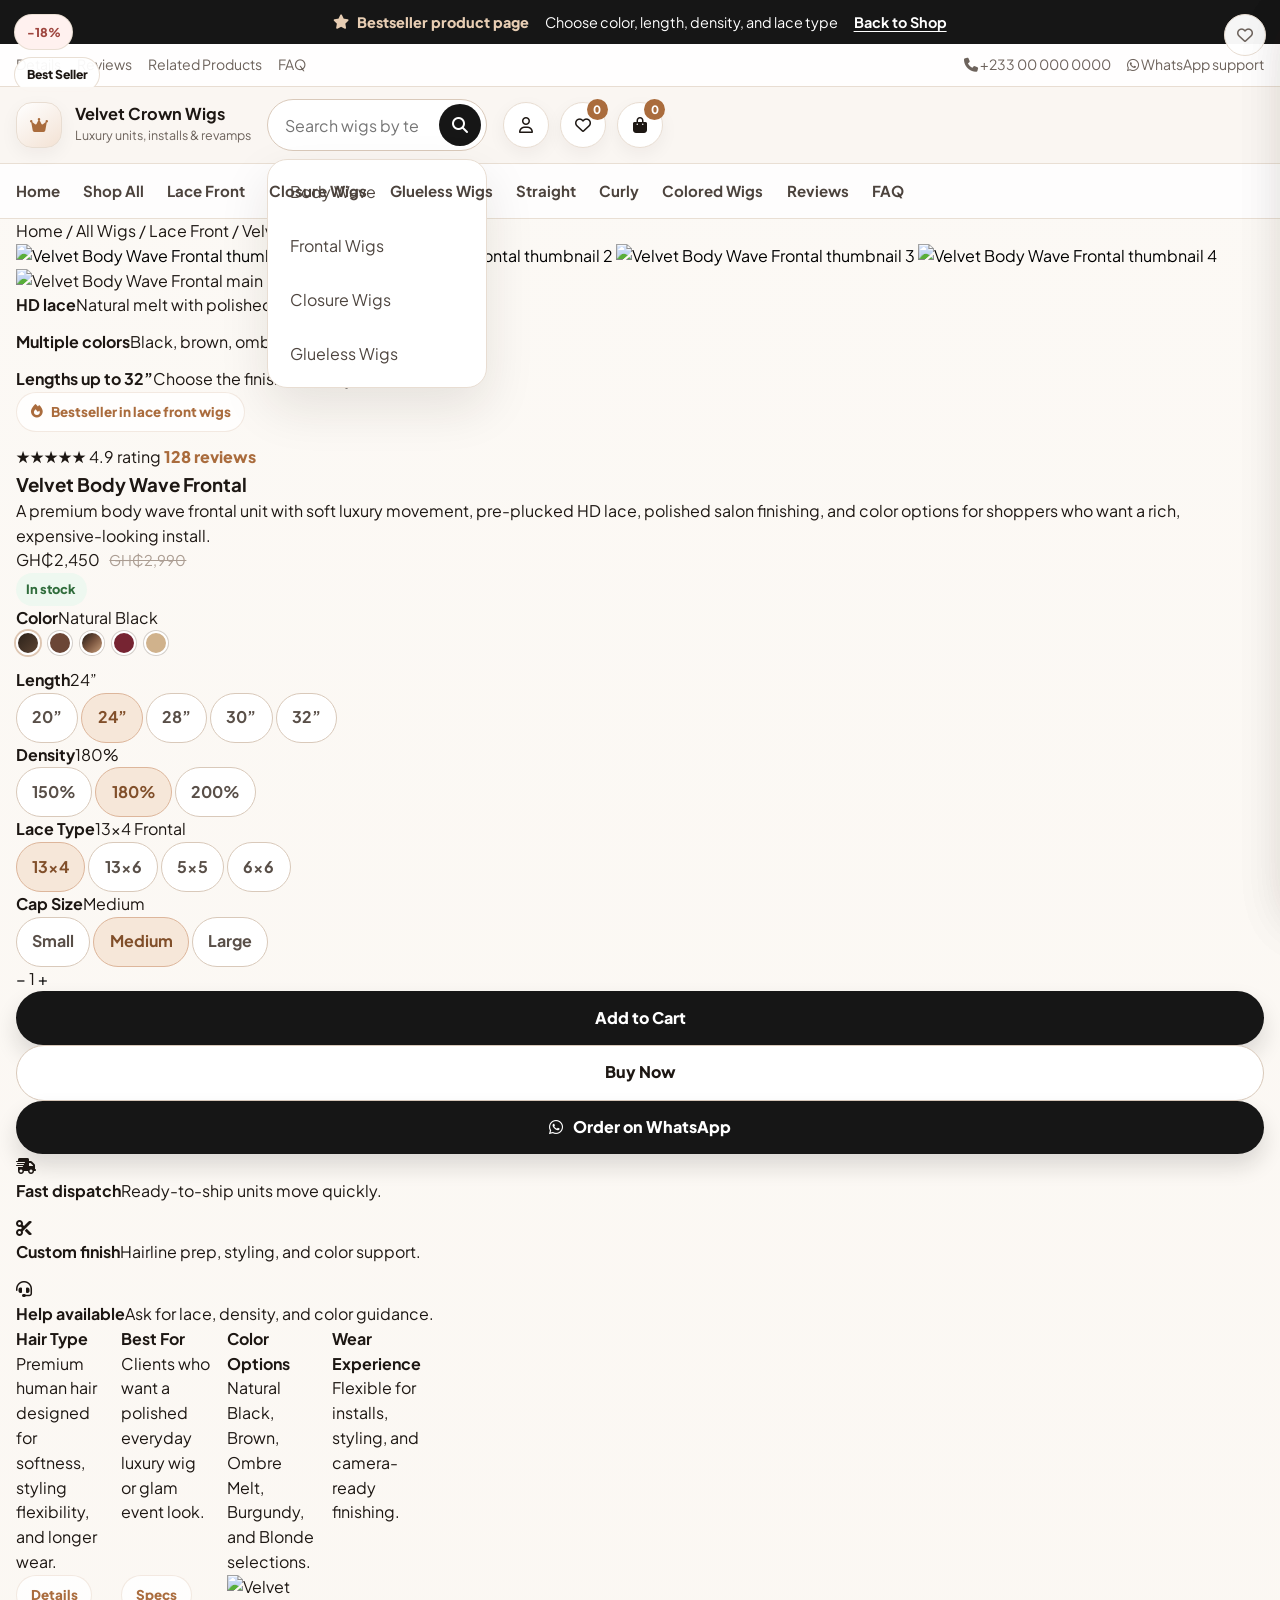
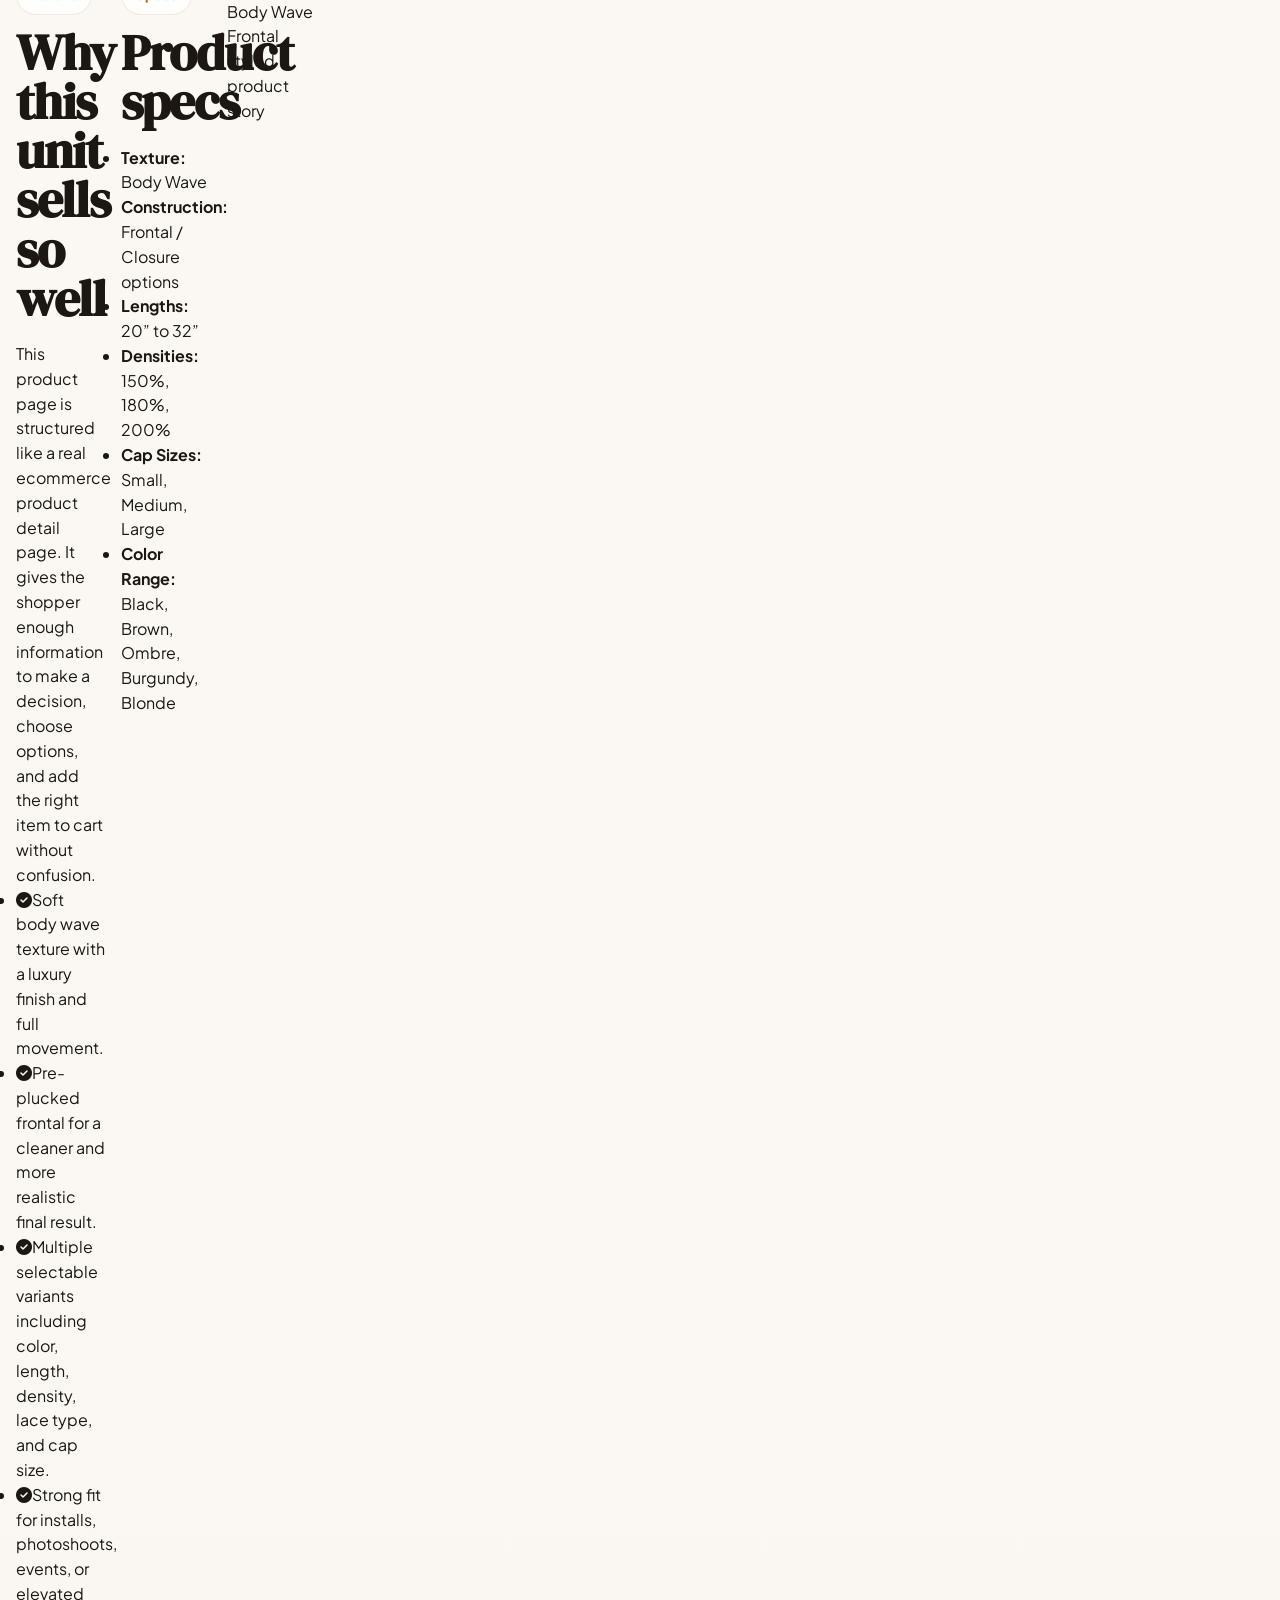
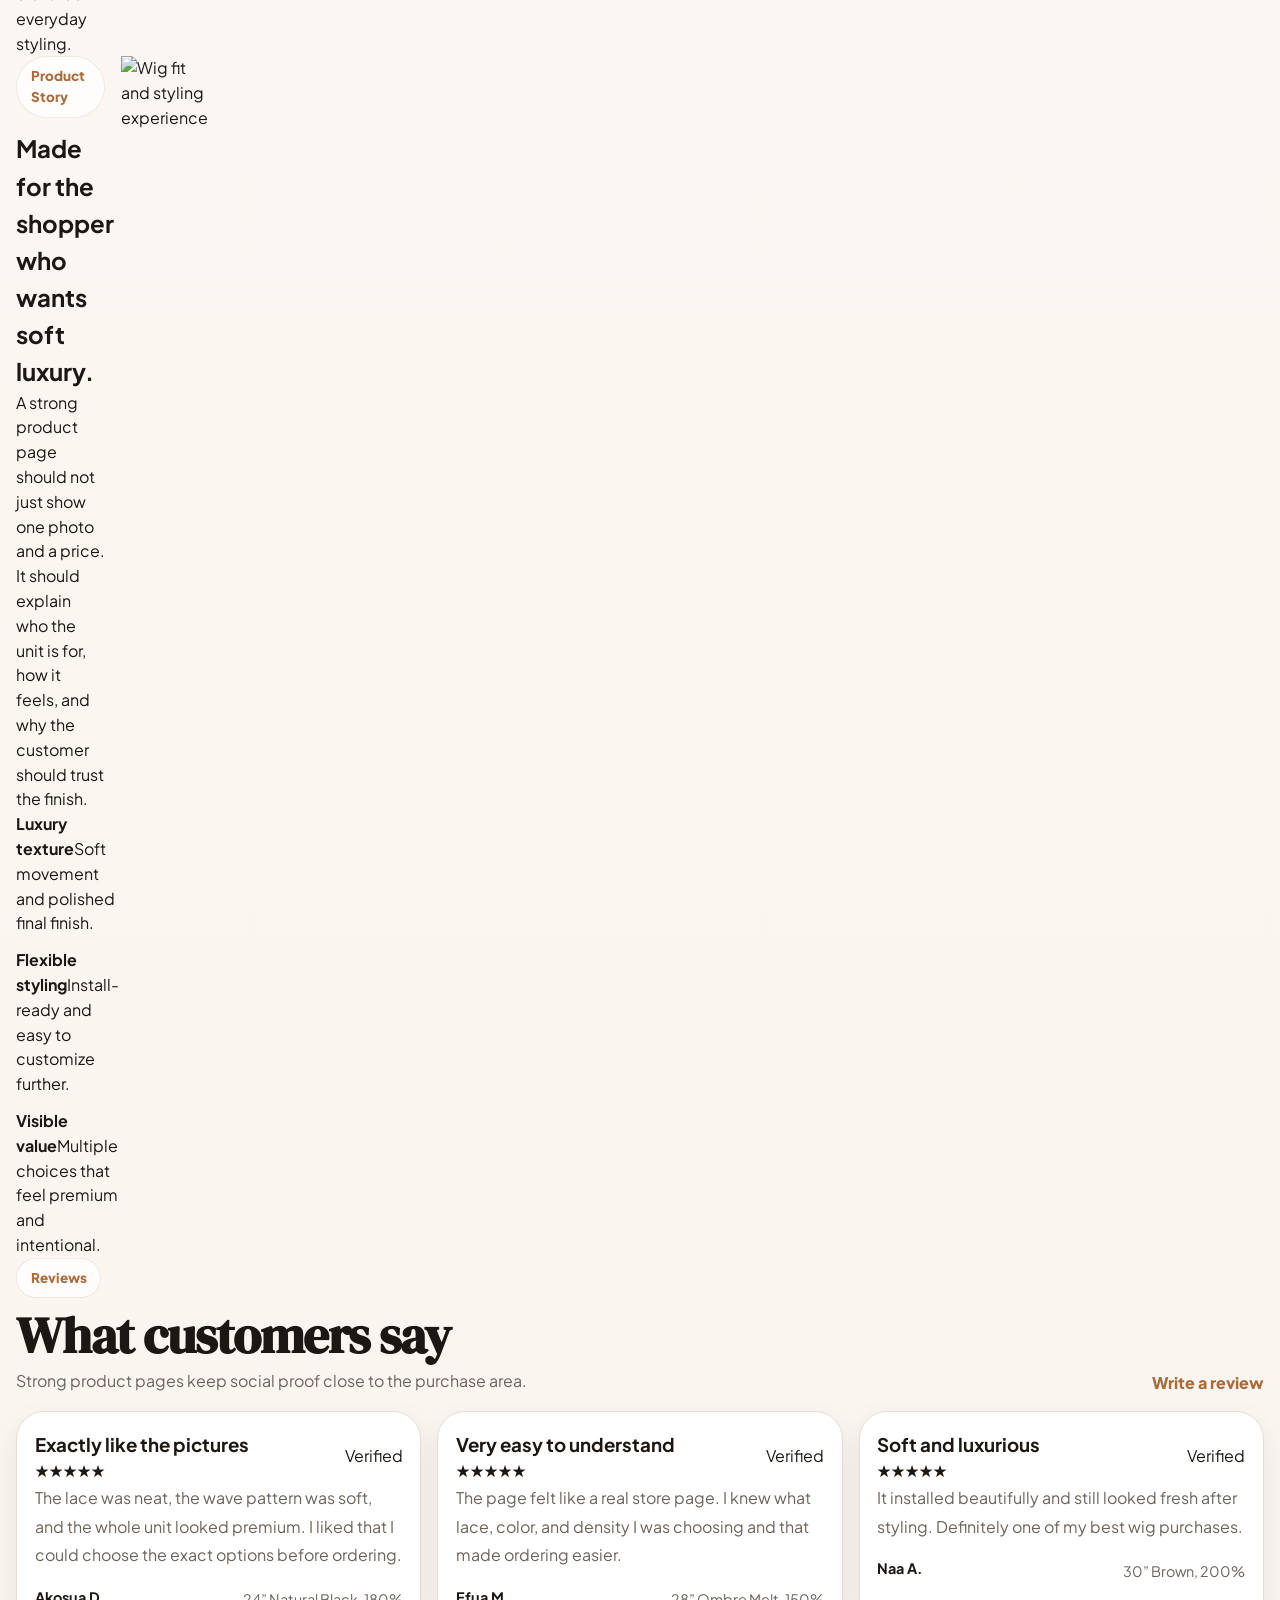
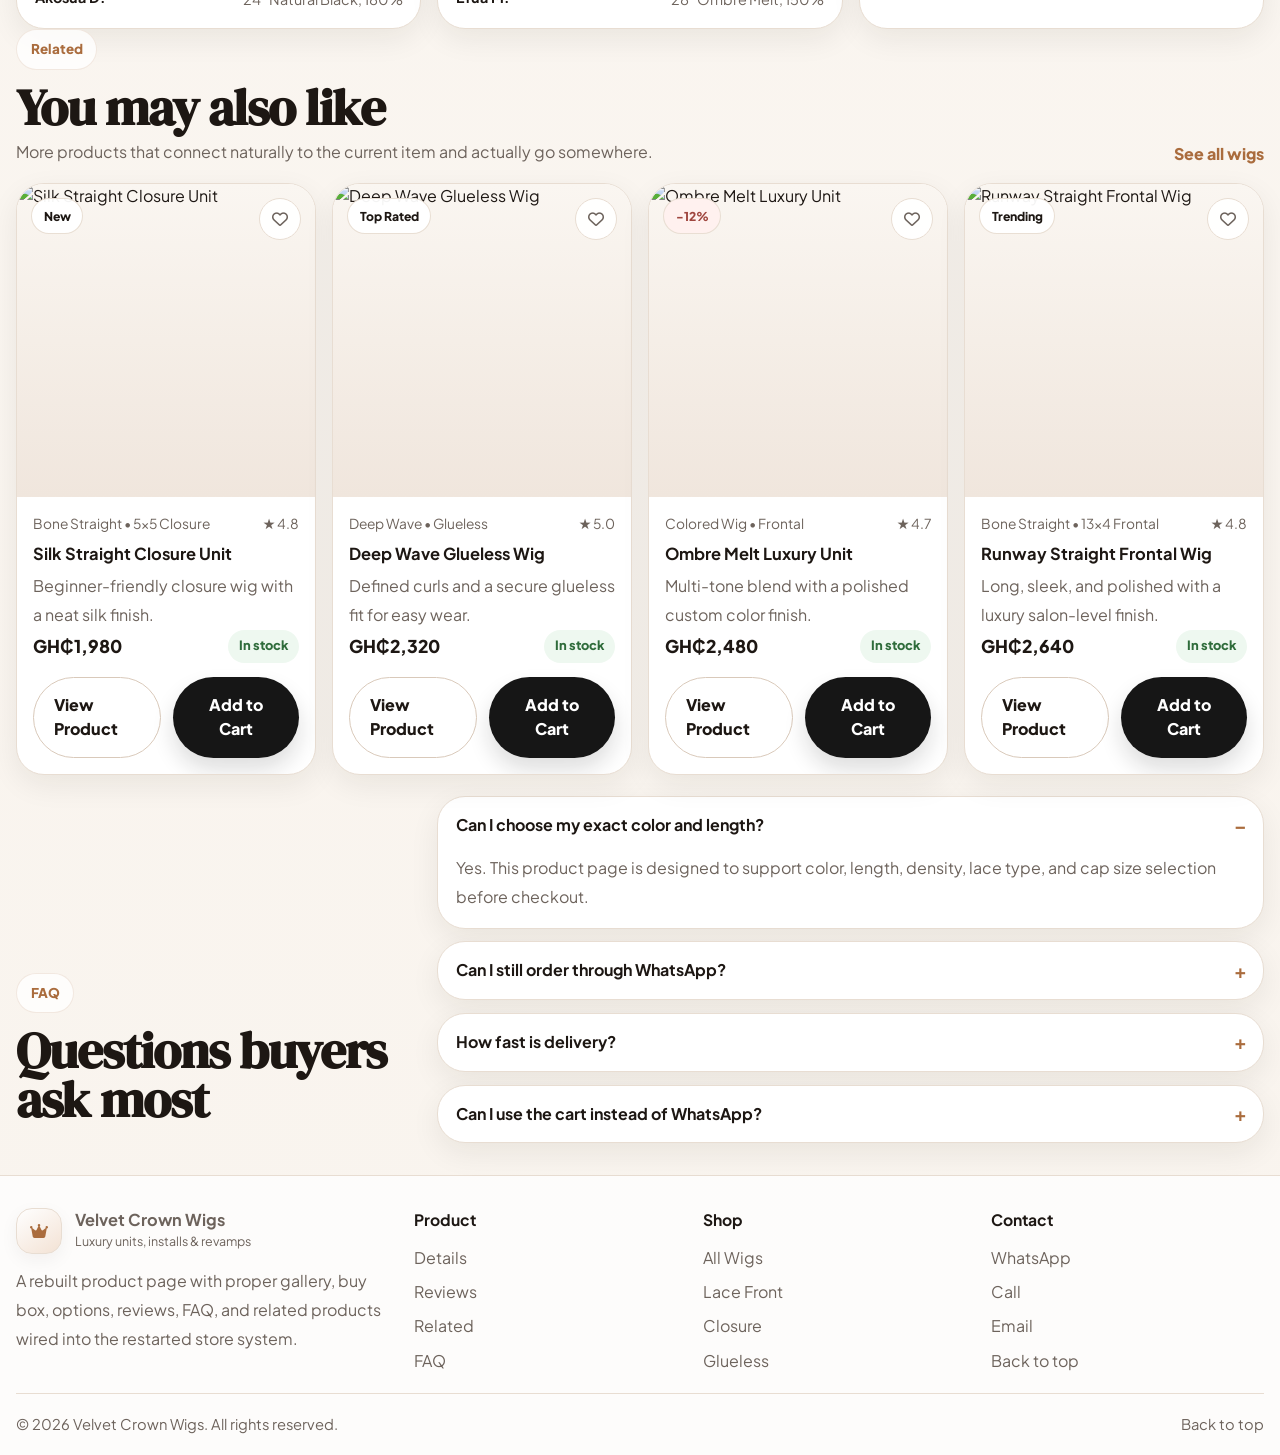
==== commit cd2458c7: "Update product.html" ====
--- a/product.html
+++ b/product.html
@@ -3,1463 +3,533 @@
 <head>
   <meta charset="UTF-8" />
   <meta name="viewport" content="width=device-width, initial-scale=1.0" />
-  <title>Velvet Body Wave Frontal Wig | Velvet Crown Wigs</title>
-  <meta name="description" content="Shop the Velvet Body Wave Frontal Wig with color options, length selector, density choices, gallery, reviews, and delivery information." />
+  <title>Velvet Body Wave Frontal | Velvet Crown Wigs</title>
+  <meta name="description" content="Shop the Velvet Body Wave Frontal Wig with selectable color, length, density, lace type, gallery, reviews, delivery details, and related products." />
   <link rel="preconnect" href="https://fonts.googleapis.com">
   <link rel="preconnect" href="https://fonts.gstatic.com" crossorigin>
   <link href="https://fonts.googleapis.com/css2?family=Plus+Jakarta+Sans:wght@400;500;600;700;800&family=DM+Serif+Display:ital@0;1&display=swap" rel="stylesheet">
   <link rel="stylesheet" href="https://cdnjs.cloudflare.com/ajax/libs/font-awesome/6.5.2/css/all.min.css" crossorigin="anonymous" referrerpolicy="no-referrer" />
- <link rel="stylesheet" href="styles.css" />
-  <script src="script.js"></script>
-  <style>
-    :root {
-      --bg: #fbf8f5;
-      --surface: #ffffff;
-      --surface-2: #f6f1ec;
-      --surface-3: #f0e8e1;
-      --text: #1f1a17;
-      --muted: #6f675f;
-      --line: #e6ddd5;
-      --line-strong: #d8c9bc;
-      --primary: #1d1d1f;
-      --accent: #a46a3f;
-      --accent-soft: #f6e8db;
-      --success: #eff8f0;
-      --success-text: #2f6e3b;
-      --warning: #fff6ea;
-      --warning-text: #9b632f;
-      --danger: #fff1f0;
-      --danger-text: #9d4540;
-      --shadow: 0 16px 42px rgba(39, 30, 23, 0.08);
-      --shadow-soft: 0 10px 30px rgba(39, 30, 23, 0.05);
-      --radius: 20px;
-      --radius-lg: 28px;
-      --max: 1360px;
-    }
-
-    * { box-sizing: border-box; margin: 0; padding: 0; }
-    html { scroll-behavior: smooth; }
-    body {
-      font-family: 'Plus Jakarta Sans', sans-serif;
-      background: var(--bg);
-      color: var(--text);
-      line-height: 1.5;
-      -webkit-font-smoothing: antialiased;
-    }
-
-    a { color: inherit; text-decoration: none; }
-    img { display: block; max-width: 100%; }
-    button, input, select, textarea { font: inherit; }
-
-    .container { width: min(var(--max), calc(100% - 2rem)); margin: 0 auto; }
-
-    .promo-bar {
-      background: var(--primary);
-      color: #fff;
-      font-size: 0.9rem;
-    }
-
-    .promo-inner {
-      min-height: 44px;
-      display: flex;
-      align-items: center;
-      justify-content: center;
-      gap: 1rem;
-      flex-wrap: wrap;
-      text-align: center;
-      padding: 0.45rem 0;
-    }
-
-    .promo-pill {
-      display: inline-flex;
-      align-items: center;
-      gap: 0.45rem;
-      color: #dec3aa;
-      font-weight: 700;
-    }
-
-    .header {
-      position: sticky;
-      top: 0;
-      z-index: 40;
-      background: rgba(251,248,245,0.94);
-      backdrop-filter: blur(18px);
-      border-bottom: 1px solid var(--line);
-    }
-
-    .header-main {
-      display: grid;
-      grid-template-columns: 240px 1fr auto;
-      gap: 1.2rem;
-      align-items: center;
-      min-height: 88px;
-    }
-
-    .brand {
-      display: flex;
-      align-items: center;
-      gap: 0.8rem;
-      font-weight: 800;
-    }
-
-    .brand-mark {
-      width: 46px;
-      height: 46px;
-      border-radius: 14px;
-      display: grid;
-      place-items: center;
-      background: linear-gradient(145deg, #fff, #f4e4d6);
-      border: 1px solid var(--line);
-      color: var(--accent);
-      box-shadow: var(--shadow-soft);
-    }
-
-    .brand strong { display: block; font-size: 1.05rem; }
-    .brand span { display: block; color: var(--muted); font-size: 0.78rem; margin-top: 0.1rem; }
-
-    .search { position: relative; }
-    .search input {
-      width: 100%;
-      height: 52px;
-      border-radius: 999px;
-      border: 1px solid var(--line-strong);
-      background: #fff;
-      padding: 0 3.2rem 0 1.15rem;
-      outline: none;
-    }
-    .search input:focus {
-      border-color: #c5a88e;
-      box-shadow: 0 0 0 4px rgba(164,106,63,0.08);
-    }
-    .search button {
-      position: absolute;
-      right: 0.45rem;
-      top: 50%;
-      transform: translateY(-50%);
-      width: 42px;
-      height: 42px;
-      border-radius: 50%;
-      border: 0;
-      background: var(--primary);
-      color: #fff;
-      cursor: pointer;
-    }
-
-    .header-actions {
-      display: flex;
-      gap: 0.7rem;
-      align-items: center;
-    }
-
-    .icon-btn {
-      width: 46px;
-      height: 46px;
-      border-radius: 50%;
-      border: 1px solid var(--line);
-      background: #fff;
-      display: grid;
-      place-items: center;
-      cursor: pointer;
-      position: relative;
-      box-shadow: var(--shadow-soft);
-    }
-
-    .icon-btn .count {
-      position: absolute;
-      top: -4px;
-      right: -2px;
-      min-width: 20px;
-      height: 20px;
-      border-radius: 999px;
-      padding: 0 0.25rem;
-      display: grid;
-      place-items: center;
-      background: var(--accent);
-      color: #fff;
-      font-size: 0.72rem;
-      font-weight: 800;
-    }
-
-    .mega-nav {
-      border-top: 1px solid var(--line);
-      background: var(--surface);
-    }
-
-    .mega-inner {
-      min-height: 58px;
-      display: flex;
-      align-items: center;
-      gap: 1.55rem;
-      overflow-x: auto;
-      scrollbar-width: none;
-    }
-
-    .mega-inner::-webkit-scrollbar { display: none; }
-
-    .mega-link {
-      white-space: nowrap;
-      font-weight: 700;
-      color: #433b35;
-      position: relative;
-      padding: 0.2rem 0;
-    }
-
-    .mega-link:hover,
-    .mega-link.active { color: var(--accent); }
-
-    .mega-link:hover::after,
-    .mega-link.active::after {
-      content: "";
-      position: absolute;
-      left: 0;
-      right: 0;
-      bottom: -0.9rem;
-      height: 2px;
-      background: var(--accent);
-    }
-
-    .breadcrumbs {
-      padding: 1rem 0 0;
-      font-size: 0.92rem;
-      color: var(--muted);
-    }
-
-    .breadcrumbs a:hover { color: var(--text); }
-
-    .product-page {
-      padding: 1rem 0 0;
-    }
-
-    .product-grid {
-      display: grid;
-      grid-template-columns: 1.02fr 0.98fr;
-      gap: 1rem;
-      align-items: start;
-    }
-
-    .gallery-shell,
-    .summary-shell,
-    .panel,
-    .tabs-shell,
-    .review-card,
-    .related-shell,
-    .story-shell {
-      background: var(--surface);
-      border: 1px solid var(--line);
-      border-radius: 28px;
-      box-shadow: var(--shadow-soft);
-    }
-
-    .gallery-shell {
-      padding: 1rem;
-      display: grid;
-      grid-template-columns: 90px 1fr;
-      gap: 1rem;
-      align-items: start;
-    }
-
-    .thumbs {
-      display: grid;
-      gap: 0.7rem;
-      position: sticky;
-      top: 155px;
-    }
-
-    .thumb {
-      aspect-ratio: 1 / 1.05;
-      border-radius: 18px;
-      overflow: hidden;
-      border: 1.5px solid var(--line);
-      background: var(--surface-2);
-      cursor: pointer;
-      transition: border-color 0.2s ease, transform 0.2s ease;
-    }
-
-    .thumb:hover,
-    .thumb.active {
-      border-color: #caa98b;
-      transform: translateY(-2px);
-    }
-
-    .thumb img,
-    .hero-media img,
-    .story-media img,
-    .related-media img {
-      width: 100%;
-      height: 100%;
-      object-fit: cover;
-    }
-
-    .hero-media {
-      border-radius: 24px;
-      overflow: hidden;
-      background: linear-gradient(180deg, #faf7f3, #f1e9e2);
-      aspect-ratio: 1 / 1.08;
-      position: relative;
-    }
-
-    .hero-badges {
-      position: absolute;
-      left: 1rem;
-      top: 1rem;
-      display: flex;
-      flex-direction: column;
-      gap: 0.45rem;
-      z-index: 2;
-    }
-
-    .badge {
-      width: fit-content;
-      padding: 0.45rem 0.72rem;
-      border-radius: 999px;
-      background: rgba(255,255,255,0.95);
-      border: 1px solid rgba(230,221,213,0.95);
-      font-size: 0.76rem;
-      font-weight: 800;
-    }
-
-    .badge.sale { background: var(--danger); color: var(--danger-text); }
-    .badge.new { background: #f4f0ff; color: #6d54b8; }
-
-    .gallery-meta {
-      display: flex;
-      justify-content: space-between;
-      gap: 0.8rem;
-      align-items: center;
-      margin-top: 0.9rem;
-      flex-wrap: wrap;
-    }
-
-    .gallery-meta p {
-      color: var(--muted);
-      font-size: 0.92rem;
-    }
-
-    .summary-shell {
-      padding: 1.35rem;
-      position: sticky;
-      top: 150px;
-    }
-
-    .eyebrow {
-      display: inline-flex;
-      align-items: center;
-      gap: 0.5rem;
-      width: fit-content;
-      padding: 0.55rem 0.85rem;
-      border-radius: 999px;
-      background: rgba(255,255,255,0.76);
-      border: 1px solid rgba(164,106,63,0.14);
-      color: var(--accent);
-      font-size: 0.88rem;
-      font-weight: 800;
-      margin-bottom: 0.85rem;
-    }
-
-    .summary-top {
-      display: flex;
-      justify-content: space-between;
-      align-items: start;
-      gap: 1rem;
-      margin-bottom: 0.55rem;
-    }
-
-    .summary-shell h1,
-    .section-title h2,
-    .story-copy h2,
-    .related-header h2 {
-      font-family: 'DM Serif Display', serif;
-      letter-spacing: -0.02em;
-      line-height: 0.97;
-    }
-
-    .summary-shell h1 {
-      font-size: clamp(2rem, 4vw, 3.25rem);
-      max-width: 10ch;
-    }
-
-    .review-line {
-      display: flex;
-      gap: 0.75rem;
-      align-items: center;
-      flex-wrap: wrap;
-      margin-bottom: 0.9rem;
-      color: var(--muted);
-      font-size: 0.92rem;
-    }
-
-    .stars { color: #ef9f2d; font-weight: 700; }
-
-    .sku {
-      display: inline-flex;
-      align-items: center;
-      gap: 0.4rem;
-      padding: 0.45rem 0.7rem;
-      background: var(--surface-2);
-      border-radius: 999px;
-      color: #5a514a;
-      font-size: 0.84rem;
-      font-weight: 700;
-    }
-
-    .summary-shell p.lead {
-      color: #5f5751;
-      line-height: 1.85;
-      margin-bottom: 1rem;
-    }
-
-    .price-row {
-      display: flex;
-      justify-content: space-between;
-      gap: 1rem;
-      align-items: center;
-      flex-wrap: wrap;
-      margin-bottom: 1rem;
-    }
-
-    .price-main {
-      font-size: 2rem;
-      font-weight: 800;
-      letter-spacing: -0.02em;
-    }
-
-    .price-old {
-      color: #a59c94;
-      text-decoration: line-through;
-      font-size: 1rem;
-      margin-left: 0.45rem;
-    }
-
-    .stock {
-      display: inline-flex;
-      align-items: center;
-      gap: 0.45rem;
-      font-size: 0.86rem;
-      font-weight: 800;
-      color: var(--success-text);
-      background: var(--success);
-      border-radius: 999px;
-      padding: 0.5rem 0.8rem;
-    }
-
-    .variant-section + .variant-section {
-      margin-top: 1rem;
-    }
-
-    .variant-header {
-      display: flex;
-      justify-content: space-between;
-      gap: 1rem;
-      align-items: center;
-      margin-bottom: 0.6rem;
-    }
-
-    .variant-header strong {
-      font-size: 0.95rem;
-    }
-
-    .variant-header span {
-      color: var(--muted);
-      font-size: 0.9rem;
-    }
-
-    .swatches {
-      display: flex;
-      flex-wrap: wrap;
-      gap: 0.55rem;
-    }
-
-    .swatch {
-      width: 34px;
-      height: 34px;
-      border-radius: 50%;
-      border: 2px solid #fff;
-      box-shadow: 0 0 0 1px rgba(111,103,95,0.28);
-      cursor: pointer;
-      transition: transform 0.15s ease, box-shadow 0.15s ease;
-    }
-
-    .swatch.active,
-    .swatch:hover {
-      transform: scale(1.06);
-      box-shadow: 0 0 0 2px rgba(164,106,63,0.35);
-    }
-
-    .swatch-jet { background: #211d1b; }
-    .swatch-natural { background: linear-gradient(135deg, #2b2018, #5a4131); }
-    .swatch-brown { background: #5b3a2d; }
-    .swatch-ombre { background: linear-gradient(135deg, #241b19, #7a543e, #c29b74); }
-    .swatch-blonde { background: #ceb08b; }
-    .swatch-burgundy { background: #7a2331; }
-
-    .choice-grid {
-      display: flex;
-      flex-wrap: wrap;
-      gap: 0.65rem;
-    }
-
-    .choice {
-      min-width: 72px;
-      padding: 0.76rem 0.9rem;
-      border-radius: 16px;
-      background: #fff;
-      border: 1px solid var(--line-strong);
-      font-weight: 700;
-      cursor: pointer;
-      text-align: center;
-      transition: 0.18s ease;
-    }
-
-    .choice:hover,
-    .choice.active {
-      background: var(--accent-soft);
-      border-color: #ddb99d;
-      color: #814f2b;
-    }
-
-    .selector {
-      width: 100%;
-      height: 52px;
-      border-radius: 16px;
-      border: 1px solid var(--line-strong);
-      background: #fff;
-      padding: 0 1rem;
-      color: #534b45;
-      outline: none;
-    }
-
-    .buy-row {
-      display: grid;
-      grid-template-columns: 130px 1fr;
-      gap: 0.8rem;
-      margin-top: 1.15rem;
-    }
-
-    .qty-box {
-      display: flex;
-      align-items: center;
-      justify-content: space-between;
-      gap: 0.5rem;
-      height: 56px;
-      border-radius: 18px;
-      border: 1px solid var(--line-strong);
-      background: #fff;
-      padding: 0.4rem;
-    }
-
-    .qty-btn {
-      width: 42px;
-      height: 42px;
-      border-radius: 12px;
-      border: 0;
-      background: var(--surface-2);
-      cursor: pointer;
-      color: #4d453f;
-      font-weight: 800;
-    }
-
-    .qty-value {
-      font-weight: 800;
-      font-size: 1rem;
-    }
-
-    .btn {
-      border: 0;
-      cursor: pointer;
-      display: inline-flex;
-      align-items: center;
-      justify-content: center;
-      gap: 0.6rem;
-      padding: 0.95rem 1.25rem;
-      border-radius: 999px;
-      font-weight: 800;
-      white-space: nowrap;
-      transition: transform 0.18s ease, box-shadow 0.18s ease;
-    }
-
-    .btn:hover { transform: translateY(-1px); }
-
-    .btn-dark {
-      background: var(--primary);
-      color: #fff;
-      box-shadow: 0 10px 22px rgba(29,29,31,0.12);
-    }
-
-    .btn-light {
-      background: #fff;
-      color: var(--text);
-      border: 1px solid var(--line-strong);
-    }
-
-    .btn-whatsapp {
-      background: #25d366;
-      color: #fff;
-    }
-
-    .secondary-actions {
-      display: flex;
-      gap: 0.75rem;
-      flex-wrap: wrap;
-      margin-top: 0.8rem;
-    }
-
-    .secondary-actions .btn { flex: 1; }
-
-    .mini-benefits {
-      display: grid;
-      gap: 0.75rem;
-      margin-top: 1rem;
-      padding-top: 1rem;
-      border-top: 1px solid var(--line);
-    }
-
-    .benefit {
-      display: flex;
-      gap: 0.8rem;
-      align-items: start;
-      color: #544b45;
-      font-size: 0.92rem;
-    }
-
-    .benefit i {
-      color: var(--accent);
-      margin-top: 0.12rem;
-    }
-
-    .benefit span {
-      color: var(--muted);
-      display: block;
-      margin-top: 0.15rem;
-      line-height: 1.6;
-    }
-
-    .trust-box {
-      display: grid;
-      grid-template-columns: repeat(3, minmax(0, 1fr));
-      gap: 0.8rem;
-      margin-top: 1rem;
-    }
-
-    .trust-pill {
-      background: var(--surface-2);
-      border: 1px solid var(--line);
-      border-radius: 18px;
-      padding: 0.9rem;
-      text-align: center;
-      font-size: 0.88rem;
-      font-weight: 700;
-      color: #5a514a;
-    }
-
-    .info-strip {
-      padding: 1rem 0 0;
-    }
-
-    .info-grid {
-      display: grid;
-      grid-template-columns: repeat(4, minmax(0, 1fr));
-      gap: 1rem;
-    }
-
-    .panel {
-      padding: 1rem;
-    }
-
-    .panel h3,
-    .review-card h3,
-    .related-card h3,
-    .tab-card h3 {
-      font-size: 1rem;
-      margin-bottom: 0.35rem;
-    }
-
-    .panel p,
-    .review-card p,
-    .related-card p,
-    .tab-card p,
-    .story-copy p,
-    .section-title p {
-      color: var(--muted);
-      line-height: 1.75;
-    }
-
-    .tabs-section {
-      padding: 1rem 0 0;
-    }
-
-    .tabs-shell {
-      padding: 1rem;
-    }
-
-    .tabs-nav {
-      display: flex;
-      gap: 0.65rem;
-      flex-wrap: wrap;
-      margin-bottom: 1rem;
-    }
-
-    .tab-btn {
-      padding: 0.8rem 1rem;
-      border-radius: 999px;
-      background: #fff;
-      border: 1px solid var(--line-strong);
-      font-weight: 700;
-      cursor: pointer;
-      color: #564d46;
-    }
-
-    .tab-btn.active,
-    .tab-btn:hover {
-      background: var(--accent-soft);
-      border-color: #ddb99d;
-      color: #814f2b;
-    }
-
-    .tab-grid {
-      display: grid;
-      grid-template-columns: 1.15fr 0.85fr;
-      gap: 1rem;
-    }
-
-    .tab-card {
-      background: var(--surface-2);
-      border: 1px solid var(--line);
-      border-radius: 22px;
-      padding: 1rem;
-    }
-
-    .bullet-list {
-      list-style: none;
-      display: grid;
-      gap: 0.65rem;
-      margin-top: 0.85rem;
-    }
-
-    .bullet-list li {
-      display: flex;
-      gap: 0.65rem;
-      align-items: start;
-      color: #4f4640;
-      line-height: 1.7;
-    }
-
-    .bullet-list i {
-      color: var(--accent);
-      margin-top: 0.16rem;
-    }
-
-    .story-section {
-      padding: 1rem 0 0;
-    }
-
-    .story-shell {
-      display: grid;
-      grid-template-columns: 1fr 1fr;
-      overflow: hidden;
-    }
-
-    .story-copy {
-      padding: 1.8rem;
-      display: flex;
-      flex-direction: column;
-      justify-content: center;
-    }
-
-    .story-copy h2 {
-      font-size: clamp(2rem, 4vw, 3.1rem);
-      margin-bottom: 0.75rem;
-      max-width: 11ch;
-    }
-
-    .story-points {
-      display: grid;
-      gap: 0.7rem;
-      margin-top: 1rem;
-    }
-
-    .story-point {
-      display: flex;
-      gap: 0.8rem;
-      align-items: start;
-      background: var(--surface-2);
-      border: 1px solid var(--line);
-      border-radius: 18px;
-      padding: 0.9rem;
-    }
-
-    .story-point i { color: var(--accent); margin-top: 0.14rem; }
-
-    .story-media { min-height: 420px; }
-
-    .reviews-section {
-      padding: 1rem 0 0;
-    }
-
-    .section-title {
-      display: flex;
-      justify-content: space-between;
-      align-items: end;
-      gap: 1rem;
-      margin-bottom: 1rem;
-    }
-
-    .section-title h2,
-    .related-header h2 {
-      font-size: clamp(2rem, 4vw, 3rem);
-      margin-bottom: 0.35rem;
-    }
-
-    .reviews-grid {
-      display: grid;
-      grid-template-columns: repeat(3, minmax(0, 1fr));
-      gap: 1rem;
-    }
-
-    .review-card {
-      padding: 1.1rem;
-    }
-
-    .review-head {
-      display: flex;
-      justify-content: space-between;
-      gap: 0.8rem;
-      align-items: start;
-      margin-bottom: 0.85rem;
-    }
-
-    .review-meta {
-      color: var(--muted);
-      font-size: 0.9rem;
-      margin-top: 0.5rem;
-    }
-
-    .related-section {
-      padding: 1rem 0 3rem;
-    }
-
-    .related-shell {
-      padding: 1rem;
-    }
-
-    .related-header {
-      display: flex;
-      justify-content: space-between;
-      align-items: end;
-      gap: 1rem;
-      margin-bottom: 1rem;
-    }
-
-    .related-grid {
-      display: grid;
-      grid-template-columns: repeat(4, minmax(0, 1fr));
-      gap: 1rem;
-    }
-
-    .related-card {
-      background: var(--surface);
-      border: 1px solid var(--line);
-      border-radius: 22px;
-      overflow: hidden;
-      box-shadow: var(--shadow-soft);
-      transition: transform 0.18s ease, box-shadow 0.18s ease;
-    }
-
-    .related-card:hover {
-      transform: translateY(-3px);
-      box-shadow: var(--shadow);
-    }
-
-    .related-media {
-      aspect-ratio: 1 / 1.05;
-      background: linear-gradient(180deg, #faf7f3, #f1e9e2);
-      overflow: hidden;
-    }
-
-    .related-info {
-      padding: 1rem;
-    }
-
-    .related-meta,
-    .related-price {
-      display: flex;
-      justify-content: space-between;
-      gap: 0.75rem;
-      align-items: center;
-    }
-
-    .related-meta {
-      color: var(--muted);
-      font-size: 0.86rem;
-      margin-bottom: 0.45rem;
-    }
-
-    .related-card p {
-      font-size: 0.92rem;
-      margin-bottom: 0.85rem;
-    }
-
-    .related-price {
-      margin-bottom: 0.85rem;
-    }
-
-    .footer {
-      background: #fff;
-      border-top: 1px solid var(--line);
-      padding: 2.2rem 0;
-    }
-
-    .footer-grid {
-      display: grid;
-      grid-template-columns: 1.3fr 1fr 1fr 1fr;
-      gap: 1.2rem;
-    }
-
-    .footer-brand p {
-      color: var(--muted);
-      line-height: 1.8;
-      max-width: 34ch;
-      margin-top: 0.8rem;
-    }
-
-    .footer h4 {
-      font-size: 0.98rem;
-      margin-bottom: 0.8rem;
-    }
-
-    .footer ul {
-      list-style: none;
-      display: grid;
-      gap: 0.6rem;
-    }
-
-    .footer a { color: var(--muted); }
-    .footer a:hover { color: var(--text); }
-
-    .copyright {
-      margin-top: 1.8rem;
-      padding-top: 1.2rem;
-      border-top: 1px solid var(--line);
-      color: var(--muted);
-      font-size: 0.92rem;
-      display: flex;
-      justify-content: space-between;
-      gap: 1rem;
-      flex-wrap: wrap;
-    }
-
-    @media (max-width: 1180px) {
-      .product-grid,
-      .tab-grid,
-      .story-shell,
-      .footer-grid {
-        grid-template-columns: 1fr;
-      }
-
-      .summary-shell,
-      .thumbs {
-        position: static;
-      }
-
-      .info-grid,
-      .reviews-grid,
-      .related-grid,
-      .trust-box {
-        grid-template-columns: repeat(2, minmax(0, 1fr));
-      }
-    }
-
-    @media (max-width: 860px) {
-      .header-main {
-        grid-template-columns: 1fr auto;
-        gap: 0.8rem;
-        min-height: 82px;
-      }
-
-      .search {
-        grid-column: 1 / -1;
-        order: 4;
-        padding-bottom: 0.9rem;
-      }
-
-      .gallery-shell {
-        grid-template-columns: 1fr;
-      }
-
-      .thumbs {
-        grid-template-columns: repeat(4, minmax(0, 1fr));
-      }
-
-      .buy-row,
-      .info-grid,
-      .reviews-grid,
-      .related-grid,
-      .footer-grid,
-      .trust-box {
-        grid-template-columns: 1fr;
-      }
-
-      .secondary-actions {
-        flex-direction: column;
-      }
-
-      .secondary-actions .btn {
-        width: 100%;
-      }
-    }
-
-    @media (max-width: 560px) {
-      .container { width: min(var(--max), calc(100% - 1rem)); }
-      .summary-shell,
-      .tabs-shell,
-      .gallery-shell,
-      .related-shell { padding: 0.85rem; }
-      .story-copy { padding: 1.2rem; }
-      .section-title,
-      .related-header { flex-direction: column; align-items: start; }
-    }
-  </style>
+  <link rel="stylesheet" href="styles.css" />
 </head>
-<body>
+<body data-page="product">
+  <a class="skip-link" href="#main-content">Skip to content</a>
+
   <div class="promo-bar">
     <div class="container promo-inner">
-      <span class="promo-pill"><i class="fa-solid fa-tag"></i> Today only: free wig cap with premium orders</span>
-      <span>Fast delivery available on ready-to-ship units</span>
+      <span class="promo-pill"><i class="fa-solid fa-star"></i> Bestseller product page</span>
+      <span>Choose color, length, density, and lace type</span>
+      <a href="products.html" class="promo-link">Back to Shop</a>
     </div>
   </div>
 
-  <header class="header">
-    <div class="container header-main">
-      <a href="index.html" class="brand">
-        <div class="brand-mark"><i class="fa-solid fa-crown"></i></div>
-        <div>
-          <strong>Velvet Crown Wigs</strong>
-          <span>Luxury units, installs & revamps</span>
-        </div>
-      </a>
-
-      <form class="search">
-        <input type="search" placeholder="Search wigs by texture, lace type, color, length..." aria-label="Search wigs" />
-        <button type="submit" aria-label="Search"><i class="fa-solid fa-magnifying-glass"></i></button>
+  <div class="utility-bar">
+    <div class="container utility-inner">
+      <div class="utility-links">
+        <a href="#product-details">Details</a>
+        <a href="#product-reviews">Reviews</a>
+        <a href="#related-products">Related Products</a>
+        <a href="#faq">FAQ</a>
+      </div>
+      <div class="utility-meta">
+        <a href="tel:+233000000000"><i class="fa-solid fa-phone"></i> +233 00 000 0000</a>
+        <a href="https://wa.me/233000000000" target="_blank" rel="noreferrer"><i class="fa-brands fa-whatsapp"></i> WhatsApp support</a>
+      </div>
+    </div>
+  </div>
+
+  <header class="site-header" id="top">
+    <div class="header-main-wrap">
+      <div class="container header-main">
+        <button class="mobile-nav-trigger icon-btn" type="button" aria-label="Open menu" aria-expanded="false" aria-controls="mobile-menu">
+          <i class="fa-solid fa-bars"></i>
+        </button>
+
+        <a href="index.html" class="brand" aria-label="Velvet Crown Wigs home">
+          <span class="brand-mark"><i class="fa-solid fa-crown"></i></span>
+          <span class="brand-copy">
+            <strong>Velvet Crown Wigs</strong>
+            <span>Luxury units, installs & revamps</span>
+          </span>
+        </a>
+
+        <form class="global-search" action="products.html" method="get" role="search">
+          <label class="sr-only" for="site-search">Search the store</label>
+          <input id="site-search" name="q" type="search" placeholder="Search wigs by texture, lace, color, length..." autocomplete="off" />
+          <button type="submit" aria-label="Search store"><i class="fa-solid fa-magnifying-glass"></i></button>
+          <div class="search-suggestions" hidden>
+            <a href="products.html?q=body+wave">Body Wave</a>
+            <a href="products.html?q=frontal">Frontal Wigs</a>
+            <a href="products.html?q=closure">Closure Wigs</a>
+            <a href="products.html?q=glueless">Glueless Wigs</a>
+          </div>
+        </form>
+
+        <div class="header-actions">
+          <a class="icon-btn desktop-only" href="#account-panel" aria-label="Account"><i class="fa-regular fa-user"></i></a>
+          <button class="icon-btn wishlist-trigger" type="button" aria-label="Wishlist" data-open-panel="wishlist-panel">
+            <i class="fa-regular fa-heart"></i>
+            <span class="count" data-wishlist-count>0</span>
+          </button>
+          <button class="icon-btn cart-trigger" type="button" aria-label="Cart" data-open-panel="cart-panel">
+            <i class="fa-solid fa-bag-shopping"></i>
+            <span class="count" data-cart-count>0</span>
+          </button>
+        </div>
+      </div>
+    </div>
+
+    <nav class="desktop-nav" aria-label="Primary navigation">
+      <div class="container nav-row">
+        <a href="index.html">Home</a>
+        <a href="products.html">Shop All</a>
+        <a href="products.html?category=lace-front">Lace Front</a>
+        <a href="products.html?category=closure">Closure Wigs</a>
+        <a href="products.html?category=glueless">Glueless Wigs</a>
+        <a href="products.html?category=straight">Straight</a>
+        <a href="products.html?category=curly">Curly</a>
+        <a href="products.html?category=colored">Colored Wigs</a>
+        <a href="#product-reviews">Reviews</a>
+        <a href="#faq">FAQ</a>
+      </div>
+    </nav>
+
+    <div class="mobile-menu-drawer" id="mobile-menu" hidden>
+      <div class="mobile-menu-header">
+        <strong>Menu</strong>
+        <button class="icon-btn mobile-nav-close" type="button" aria-label="Close menu"><i class="fa-solid fa-xmark"></i></button>
+      </div>
+      <form class="mobile-search" action="products.html" method="get" role="search">
+        <label class="sr-only" for="mobile-site-search">Search the store</label>
+        <input id="mobile-site-search" name="q" type="search" placeholder="Search wigs..." />
+        <button type="submit" aria-label="Search store"><i class="fa-solid fa-magnifying-glass"></i></button>
       </form>
-
-      <div class="header-actions">
-        <button class="icon-btn" aria-label="Account"><i class="fa-regular fa-user"></i></button>
-        <button class="icon-btn" aria-label="Wishlist"><i class="fa-regular fa-heart"></i><span class="count">7</span></button>
-        <button class="icon-btn" aria-label="Cart"><i class="fa-solid fa-bag-shopping"></i><span class="count">3</span></button>
-      </div>
-    </div>
-
-    <nav class="mega-nav">
-      <div class="container mega-inner">
-        <a class="mega-link" href="index.html">Home</a>
-        <a class="mega-link" href="products.html">All Wigs</a>
-        <a class="mega-link active" href="product.html">Product</a>
-        <a class="mega-link" href="#">Lace Front</a>
-        <a class="mega-link" href="#">Closure</a>
-        <a class="mega-link" href="#">Glueless</a>
-        <a class="mega-link" href="#">Curly</a>
-        <a class="mega-link" href="#">Straight</a>
-        <a class="mega-link" href="#">Colored</a>
-        <a class="mega-link" href="#">Services</a>
-      </div>
-    </nav>
+      <div class="mobile-menu-grid">
+        <a href="products.html">Shop All</a>
+        <a href="products.html?category=lace-front">Lace Front</a>
+        <a href="products.html?category=closure">Closure</a>
+        <a href="products.html?category=glueless">Glueless</a>
+        <a href="#product-details">Details</a>
+        <a href="#product-reviews">Reviews</a>
+        <a href="#related-products">Related</a>
+        <a href="#faq">FAQ</a>
+      </div>
+    </div>
   </header>
 
-  <main>
-    <div class="container breadcrumbs">
-      <a href="index.html">Home</a> / <a href="products.html">All Wigs</a> / <span>Velvet Body Wave Frontal Wig</span>
-    </div>
-
-    <section class="product-page">
-      <div class="container product-grid">
-        <div class="gallery-shell">
-          <div class="thumbs">
-            <button class="thumb active" aria-label="View image 1"><img src="https://images.unsplash.com/photo-1521572267360-ee0c2909d518?auto=format&fit=crop&w=700&q=80" alt="Thumbnail of body wave frontal wig" /></button>
-            <button class="thumb" aria-label="View image 2"><img src="https://images.unsplash.com/photo-1487412947147-5cebf100ffc2?auto=format&fit=crop&w=700&q=80" alt="Thumbnail of colored wig variation" /></button>
-            <button class="thumb" aria-label="View image 3"><img src="https://images.unsplash.com/photo-1512436991641-6745cdb1723f?auto=format&fit=crop&w=700&q=80" alt="Thumbnail of straight frontal wig" /></button>
-            <button class="thumb" aria-label="View image 4"><img src="https://images.unsplash.com/photo-1506863530036-1efeddceb993?auto=format&fit=crop&w=700&q=80" alt="Thumbnail of styled wig look" /></button>
-          </div>
-
-          <div>
-            <div class="hero-media">
-              <div class="hero-badges">
-                <span class="badge sale">-18%</span>
-                <span class="badge new">Best Seller</span>
+  <aside class="side-panel" id="cart-panel" hidden aria-labelledby="cart-title">
+    <div class="side-panel-header">
+      <h2 id="cart-title">Your Cart</h2>
+      <button class="icon-btn close-panel" type="button" aria-label="Close cart"><i class="fa-solid fa-xmark"></i></button>
+    </div>
+    <div class="side-panel-body cart-items" data-cart-items>
+      <div class="empty-state">
+        <p>Your cart is empty.</p>
+        <a href="products.html" class="btn btn-dark">Shop now</a>
+      </div>
+    </div>
+    <div class="side-panel-footer">
+      <div class="cart-summary-row"><span>Subtotal</span><strong data-cart-total>GH₵0</strong></div>
+      <a href="#checkout-panel" class="btn btn-dark full-width">Proceed to Checkout</a>
+    </div>
+  </aside>
+
+  <aside class="side-panel" id="wishlist-panel" hidden aria-labelledby="wishlist-title">
+    <div class="side-panel-header">
+      <h2 id="wishlist-title">Wishlist</h2>
+      <button class="icon-btn close-panel" type="button" aria-label="Close wishlist"><i class="fa-solid fa-xmark"></i></button>
+    </div>
+    <div class="side-panel-body wishlist-items" data-wishlist-items>
+      <div class="empty-state">
+        <p>No saved items yet.</p>
+        <a href="products.html" class="btn btn-dark">Discover wigs</a>
+      </div>
+    </div>
+  </aside>
+
+  <div class="overlay" data-overlay hidden></div>
+
+  <main id="main-content">
+    <section class="product-breadcrumb-section">
+      <div class="container product-breadcrumbs">
+        <a href="index.html">Home</a>
+        <span>/</span>
+        <a href="products.html">All Wigs</a>
+        <span>/</span>
+        <a href="products.html?category=lace-front">Lace Front</a>
+        <span>/</span>
+        <span>Velvet Body Wave Frontal</span>
+      </div>
+    </section>
+
+    <section class="product-main-section">
+      <div class="container product-main-grid">
+        <div class="product-gallery-shell">
+          <div class="product-gallery-grid">
+            <div class="product-thumbs" data-product-thumbs>
+              <button class="product-thumb active" type="button" aria-label="Show product image 1" data-image="https://images.unsplash.com/photo-1521572267360-ee0c2909d518?auto=format&fit=crop&w=1200&q=80" data-alt="Velvet Body Wave Frontal main image">
+                <img src="https://images.unsplash.com/photo-1521572267360-ee0c2909d518?auto=format&fit=crop&w=300&q=80" alt="Velvet Body Wave Frontal thumbnail 1" />
+              </button>
+              <button class="product-thumb" type="button" aria-label="Show product image 2" data-image="https://images.unsplash.com/photo-1487412947147-5cebf100ffc2?auto=format&fit=crop&w=1200&q=80" data-alt="Velvet Body Wave Frontal side profile">
+                <img src="https://images.unsplash.com/photo-1487412947147-5cebf100ffc2?auto=format&fit=crop&w=300&q=80" alt="Velvet Body Wave Frontal thumbnail 2" />
+              </button>
+              <button class="product-thumb" type="button" aria-label="Show product image 3" data-image="https://images.unsplash.com/photo-1506863530036-1efeddceb993?auto=format&fit=crop&w=1200&q=80" data-alt="Velvet Body Wave Frontal styled view">
+                <img src="https://images.unsplash.com/photo-1506863530036-1efeddceb993?auto=format&fit=crop&w=300&q=80" alt="Velvet Body Wave Frontal thumbnail 3" />
+              </button>
+              <button class="product-thumb" type="button" aria-label="Show product image 4" data-image="https://images.unsplash.com/photo-1512436991641-6745cdb1723f?auto=format&fit=crop&w=1200&q=80" data-alt="Velvet Body Wave Frontal straightened view">
+                <img src="https://images.unsplash.com/photo-1512436991641-6745cdb1723f?auto=format&fit=crop&w=300&q=80" alt="Velvet Body Wave Frontal thumbnail 4" />
+              </button>
+            </div>
+
+            <div class="product-gallery-stage">
+              <div class="product-main-image-wrap">
+                <div class="product-badges"><span class="badge sale">-18%</span><span class="badge">Best Seller</span></div>
+                <button class="wishlist-btn product-page-wishlist" type="button" aria-label="Add Velvet Body Wave Frontal to wishlist" data-product-id="p1"><i class="fa-regular fa-heart"></i></button>
+                <img class="product-main-image" src="https://images.unsplash.com/photo-1521572267360-ee0c2909d518?auto=format&fit=crop&w=1200&q=80" alt="Velvet Body Wave Frontal main image" data-main-product-image />
               </div>
-              <img src="https://images.unsplash.com/photo-1521572267360-ee0c2909d518?auto=format&fit=crop&w=1400&q=80" alt="Velvet Body Wave Frontal Wig main product image" />
-            </div>
-            <div class="gallery-meta">
-              <p>Hover-ready gallery with close-up views, side angle, color variation, and install inspiration.</p>
-              <a href="#related" class="sku"><i class="fa-solid fa-layer-group"></i> More like this</a>
-            </div>
-          </div>
-        </div>
-
-        <div class="summary-shell">
-          <div class="eyebrow"><i class="fa-solid fa-fire"></i> Bestseller in lace front wigs</div>
-
-          <div class="summary-top">
-            <h1>Velvet Body Wave Frontal Wig</h1>
-            <button class="icon-btn" aria-label="Add to wishlist"><i class="fa-regular fa-heart"></i></button>
-          </div>
-
-          <div class="review-line">
+
+              <div class="product-gallery-meta masonry-mini-grid">
+                <div class="gallery-meta-card"><strong>HD lace</strong><span>Natural melt with polished hairline finish</span></div>
+                <div class="gallery-meta-card"><strong>Multiple colors</strong><span>Black, brown, ombre, burgundy, blonde</span></div>
+                <div class="gallery-meta-card"><strong>Lengths up to 32”</strong><span>Choose the finish that fits your look</span></div>
+              </div>
+            </div>
+          </div>
+        </div>
+
+        <aside class="product-buy-box" data-product-id="p1" data-name="Velvet Body Wave Frontal" data-price="2450">
+          <span class="eyebrow"><i class="fa-solid fa-fire"></i> Bestseller in lace front wigs</span>
+          <div class="product-rating-row">
             <span class="stars">★★★★★</span>
             <span>4.9 rating</span>
-            <span>(128 reviews)</span>
-            <span class="sku"><i class="fa-solid fa-barcode"></i> SKU VCW-BWF-13X4</span>
-          </div>
-
-          <p class="lead">
-            A premium body wave frontal unit with soft luxury movement, pre-plucked HD lace, salon-level finishing, and multiple color options for shoppers who want a polished high-end look.
-          </p>
-
-          <div class="price-row">
+            <a href="#product-reviews" class="text-link">128 reviews</a>
+          </div>
+
+          <h1>Velvet Body Wave Frontal</h1>
+          <p class="product-lead">A premium body wave frontal unit with soft luxury movement, pre-plucked HD lace, polished salon finishing, and color options for shoppers who want a rich, expensive-looking install.</p>
+
+          <div class="product-price-row">
             <div>
-              <span class="price-main">GH₵2,450</span>
+              <span class="product-price-main">GH₵2,450</span>
               <span class="price-old">GH₵2,990</span>
             </div>
-            <span class="stock"><i class="fa-solid fa-circle-check"></i> In stock</span>
-          </div>
-
-          <div class="variant-section">
-            <div class="variant-header">
-              <strong>Color</strong>
-              <span>Selected: Natural Black</span>
-            </div>
-            <div class="swatches">
-              <button class="swatch swatch-natural active" aria-label="Natural Black"></button>
-              <button class="swatch swatch-brown" aria-label="Espresso Brown"></button>
-              <button class="swatch swatch-ombre" aria-label="Ombre Melt"></button>
-              <button class="swatch swatch-burgundy" aria-label="Burgundy"></button>
-              <button class="swatch swatch-blonde" aria-label="Honey Blonde"></button>
-            </div>
-          </div>
-
-          <div class="variant-section">
-            <div class="variant-header">
-              <strong>Length</strong>
-              <span>Choose your preferred inches</span>
-            </div>
-            <div class="choice-grid">
-              <button class="choice">20&quot;</button>
-              <button class="choice active">24&quot;</button>
-              <button class="choice">28&quot;</button>
-              <button class="choice">30&quot;</button>
-              <button class="choice">32&quot;</button>
-            </div>
-          </div>
-
-          <div class="variant-section">
-            <div class="variant-header">
-              <strong>Density</strong>
-              <span>Fullness and volume</span>
-            </div>
-            <div class="choice-grid">
-              <button class="choice">150%</button>
-              <button class="choice active">180%</button>
-              <button class="choice">200%</button>
-            </div>
-          </div>
-
-          <div class="variant-section">
-            <div class="variant-header">
-              <strong>Lace Type</strong>
-              <span>Construction details</span>
-            </div>
-            <select class="selector" aria-label="Choose lace type">
-              <option>13x4 HD Frontal Lace</option>
-              <option>13x6 HD Frontal Lace</option>
-              <option>5x5 HD Closure</option>
-              <option>6x6 Closure</option>
-            </select>
-          </div>
-
-          <div class="variant-section">
-            <div class="variant-header">
-              <strong>Cap Size</strong>
-              <span>Standard size selected</span>
-            </div>
-            <div class="choice-grid">
-              <button class="choice">Small</button>
-              <button class="choice active">Medium</button>
-              <button class="choice">Large</button>
-            </div>
-          </div>
-
-          <div class="buy-row">
-            <div class="qty-box">
-              <button class="qty-btn" aria-label="Decrease quantity">−</button>
-              <span class="qty-value">1</span>
-              <button class="qty-btn" aria-label="Increase quantity">+</button>
-            </div>
-            <button class="btn btn-dark"><i class="fa-solid fa-bag-shopping"></i> Add to Cart</button>
-          </div>
-
-          <div class="secondary-actions">
-            <button class="btn btn-light"><i class="fa-solid fa-bolt"></i> Buy Now</button>
-            <a class="btn btn-whatsapp" href="#"><i class="fa-brands fa-whatsapp"></i> Order on WhatsApp</a>
-          </div>
-
-          <div class="mini-benefits">
-            <div class="benefit"><i class="fa-solid fa-truck-fast"></i><div><strong>Delivery</strong><span>Ready-to-ship lengths dispatch quickly. Custom options take 3 - 7 business days.</span></div></div>
-            <div class="benefit"><i class="fa-solid fa-scissors"></i><div><strong>Customization</strong><span>Pre-plucked hairline, bleached knots, styling, and color options available.</span></div></div>
-            <div class="benefit"><i class="fa-solid fa-shield-heart"></i><div><strong>Customer support</strong><span>Need help choosing density, color, or cap size? Use the consultation route before checkout.</span></div></div>
-          </div>
-
-          <div class="trust-box">
-            <div class="trust-pill">HD Lace</div>
-            <div class="trust-pill">Secure Checkout</div>
-            <div class="trust-pill">Color Options</div>
-          </div>
-        </div>
-      </div>
-    </section>
-
-    <section class="info-strip">
-      <div class="container info-grid">
-        <article class="panel">
-          <h3>Hair Type</h3>
-          <p>Premium human hair unit designed for soft movement, styling flexibility, and long wear.</p>
+            <span class="stock">In stock</span>
+          </div>
+
+          <div class="product-option-group">
+            <div class="product-option-head"><strong>Color</strong><span data-selected-color>Natural Black</span></div>
+            <div class="swatches product-option-swatches" data-choice-group>
+              <button class="swatch swatch-natural active" type="button" aria-label="Natural Black" data-product-option="color" data-value="Natural Black"></button>
+              <button class="swatch swatch-brown" type="button" aria-label="Espresso Brown" data-product-option="color" data-value="Espresso Brown"></button>
+              <button class="swatch swatch-ombre" type="button" aria-label="Ombre Melt" data-product-option="color" data-value="Ombre Melt"></button>
+              <button class="swatch swatch-burgundy" type="button" aria-label="Burgundy" data-product-option="color" data-value="Burgundy"></button>
+              <button class="swatch swatch-blonde" type="button" aria-label="Honey Blonde" data-product-option="color" data-value="Honey Blonde"></button>
+            </div>
+          </div>
+
+          <div class="product-option-group">
+            <div class="product-option-head"><strong>Length</strong><span data-selected-length>24”</span></div>
+            <div class="product-pill-grid" data-choice-group>
+              <button class="chip" type="button" data-product-option="length" data-value="20”">20”</button>
+              <button class="chip active" type="button" data-product-option="length" data-value="24”">24”</button>
+              <button class="chip" type="button" data-product-option="length" data-value="28”">28”</button>
+              <button class="chip" type="button" data-product-option="length" data-value="30”">30”</button>
+              <button class="chip" type="button" data-product-option="length" data-value="32”">32”</button>
+            </div>
+          </div>
+
+          <div class="product-option-group">
+            <div class="product-option-head"><strong>Density</strong><span data-selected-density>180%</span></div>
+            <div class="product-pill-grid" data-choice-group>
+              <button class="chip" type="button" data-product-option="density" data-value="150%">150%</button>
+              <button class="chip active" type="button" data-product-option="density" data-value="180%">180%</button>
+              <button class="chip" type="button" data-product-option="density" data-value="200%">200%</button>
+            </div>
+          </div>
+
+          <div class="product-option-group">
+            <div class="product-option-head"><strong>Lace Type</strong><span data-selected-lace>13x4 Frontal</span></div>
+            <div class="product-pill-grid" data-choice-group>
+              <button class="chip active" type="button" data-product-option="lace" data-value="13x4 Frontal">13x4</button>
+              <button class="chip" type="button" data-product-option="lace" data-value="13x6 Frontal">13x6</button>
+              <button class="chip" type="button" data-product-option="lace" data-value="5x5 Closure">5x5</button>
+              <button class="chip" type="button" data-product-option="lace" data-value="6x6 Closure">6x6</button>
+            </div>
+          </div>
+
+          <div class="product-option-group">
+            <div class="product-option-head"><strong>Cap Size</strong><span data-selected-cap>Medium</span></div>
+            <div class="product-pill-grid" data-choice-group>
+              <button class="chip" type="button" data-product-option="cap" data-value="Small">Small</button>
+              <button class="chip active" type="button" data-product-option="cap" data-value="Medium">Medium</button>
+              <button class="chip" type="button" data-product-option="cap" data-value="Large">Large</button>
+            </div>
+          </div>
+
+          <div class="product-qty-and-buy">
+            <div class="product-qty-box" data-qty-box>
+              <button class="qty-btn" type="button" data-qty-action="decrease" aria-label="Decrease quantity">−</button>
+              <span class="qty-value" data-qty-value>1</span>
+              <button class="qty-btn" type="button" data-qty-action="increase" aria-label="Increase quantity">+</button>
+            </div>
+            <button class="btn btn-dark add-to-cart-btn full-width" type="button" data-product-id="p1" data-product-name="Velvet Body Wave Frontal" data-price="2450">Add to Cart</button>
+          </div>
+
+          <div class="product-buy-actions">
+            <button class="btn btn-light full-width buy-now-btn" type="button" data-product-id="p1" data-product-name="Velvet Body Wave Frontal" data-price="2450">Buy Now</button>
+            <a class="btn btn-dark full-width" href="https://wa.me/233000000000?text=Hi%20I%20want%20to%20order%20the%20Velvet%20Body%20Wave%20Frontal" target="_blank" rel="noreferrer"><i class="fa-brands fa-whatsapp"></i> Order on WhatsApp</a>
+          </div>
+
+          <div class="product-assurance-grid masonry-mini-grid">
+            <div class="assurance-card"><i class="fa-solid fa-truck-fast"></i><div><strong>Fast dispatch</strong><span>Ready-to-ship units move quickly.</span></div></div>
+            <div class="assurance-card"><i class="fa-solid fa-scissors"></i><div><strong>Custom finish</strong><span>Hairline prep, styling, and color support.</span></div></div>
+            <div class="assurance-card"><i class="fa-solid fa-headset"></i><div><strong>Help available</strong><span>Ask for lace, density, and color guidance.</span></div></div>
+          </div>
+        </aside>
+      </div>
+    </section>
+
+    <section class="product-highlights-section">
+      <div class="container masonry-home-grid product-highlights-grid">
+        <article class="highlight-card"><strong>Hair Type</strong><p>Premium human hair designed for softness, styling flexibility, and longer wear.</p></article>
+        <article class="highlight-card"><strong>Best For</strong><p>Clients who want a polished everyday luxury wig or glam event look.</p></article>
+        <article class="highlight-card"><strong>Color Options</strong><p>Natural Black, Brown, Ombre Melt, Burgundy, and Blonde selections.</p></article>
+        <article class="highlight-card"><strong>Wear Experience</strong><p>Flexible for installs, styling, and camera-ready finishing.</p></article>
+      </div>
+    </section>
+
+    <section class="product-details-section" id="product-details">
+      <div class="container product-details-layout masonry-home-grid">
+        <article class="details-card details-card--wide">
+          <div class="section-heading narrow">
+            <div>
+              <span class="eyebrow">Details</span>
+              <h2>Why this unit sells so well</h2>
+            </div>
+          </div>
+          <p>This product page is structured like a real ecommerce product detail page. It gives the shopper enough information to make a decision, choose options, and add the right item to cart without confusion.</p>
+          <ul class="details-list">
+            <li><i class="fa-solid fa-circle-check"></i><span>Soft body wave texture with a luxury finish and full movement.</span></li>
+            <li><i class="fa-solid fa-circle-check"></i><span>Pre-plucked frontal for a cleaner and more realistic final result.</span></li>
+            <li><i class="fa-solid fa-circle-check"></i><span>Multiple selectable variants including color, length, density, lace type, and cap size.</span></li>
+            <li><i class="fa-solid fa-circle-check"></i><span>Strong fit for installs, photoshoots, events, or elevated everyday styling.</span></li>
+          </ul>
         </article>
-        <article class="panel">
-          <h3>Lace Finish</h3>
-          <p>Available in HD lace options with a natural hairline for a cleaner melt and polished appearance.</p>
+
+        <article class="details-card">
+          <div class="section-heading narrow">
+            <div>
+              <span class="eyebrow">Specs</span>
+              <h2>Product specs</h2>
+            </div>
+          </div>
+          <ul class="details-spec-list">
+            <li><strong>Texture:</strong> Body Wave</li>
+            <li><strong>Construction:</strong> Frontal / Closure options</li>
+            <li><strong>Lengths:</strong> 20” to 32”</li>
+            <li><strong>Densities:</strong> 150%, 180%, 200%</li>
+            <li><strong>Cap Sizes:</strong> Small, Medium, Large</li>
+            <li><strong>Color Range:</strong> Black, Brown, Ombre, Burgundy, Blonde</li>
+          </ul>
         </article>
-        <article class="panel">
-          <h3>Color Choices</h3>
-          <p>Natural Black, Espresso Brown, Ombre Melt, Burgundy, and custom requests.</p>
+
+        <article class="details-card details-card--image">
+          <img src="https://images.unsplash.com/photo-1487412912498-0447578fcca8?auto=format&fit=crop&w=1200&q=80" alt="Velvet Body Wave Frontal styled product story" />
         </article>
-        <article class="panel">
-          <h3>Best For</h3>
-          <p>Clients who want a premium everyday unit or a soft glam wig for events and styling.</p>
+      </div>
+    </section>
+
+    <section class="product-story-section">
+      <div class="container masonry-home-grid product-story-grid">
+        <article class="story-card story-card--copy">
+          <span class="eyebrow">Product Story</span>
+          <h2>Made for the shopper who wants soft luxury.</h2>
+          <p>A strong product page should not just show one photo and a price. It should explain who the unit is for, how it feels, and why the customer should trust the finish.</p>
+          <div class="story-points-grid masonry-mini-grid">
+            <div class="story-point-card"><strong>Luxury texture</strong><span>Soft movement and polished final finish.</span></div>
+            <div class="story-point-card"><strong>Flexible styling</strong><span>Install-ready and easy to customize further.</span></div>
+            <div class="story-point-card"><strong>Visible value</strong><span>Multiple choices that feel premium and intentional.</span></div>
+          </div>
         </article>
-      </div>
-    </section>
-
-    <section class="tabs-section">
-      <div class="container tabs-shell">
-        <div class="tabs-nav">
-          <button class="tab-btn active">Description</button>
-          <button class="tab-btn">Details</button>
-          <button class="tab-btn">Shipping & Returns</button>
-          <button class="tab-btn">How to Care</button>
-        </div>
-
-        <div class="tab-grid">
-          <article class="tab-card">
-            <h3>Why shoppers love this unit</h3>
-            <p>
-              This product page is built to feel like a proper ecommerce detail page. It gives the buyer enough confidence to choose their color, length, density, and lace type before adding to cart.
-            </p>
-            <ul class="bullet-list">
-              <li><i class="fa-solid fa-circle-check"></i><span>Body wave texture with a soft luxury finish and natural bounce.</span></li>
-              <li><i class="fa-solid fa-circle-check"></i><span>Pre-plucked frontal for a cleaner, more realistic final look.</span></li>
-              <li><i class="fa-solid fa-circle-check"></i><span>Multiple colors and lengths so the page feels interactive and shop-ready.</span></li>
-              <li><i class="fa-solid fa-circle-check"></i><span>Great for installs, styling, shoots, events, and polished everyday wear.</span></li>
-            </ul>
+        <article class="story-card story-card--media">
+          <img src="https://images.unsplash.com/photo-1492106087820-71f1a00d2b11?auto=format&fit=crop&w=1200&q=80" alt="Wig fit and styling experience" />
+        </article>
+      </div>
+    </section>
+
+    <section class="product-reviews-section" id="product-reviews">
+      <div class="container">
+        <div class="section-heading">
+          <div>
+            <span class="eyebrow">Reviews</span>
+            <h2>What customers say</h2>
+            <p>Strong product pages keep social proof close to the purchase area.</p>
+          </div>
+          <a href="#write-review" class="text-link">Write a review</a>
+        </div>
+
+        <div class="reviews-masonry masonry-home-grid">
+          <article class="review-card"><div class="review-head"><div><h3>Exactly like the pictures</h3><div class="stars">★★★★★</div></div><span class="sku">Verified</span></div><p>The lace was neat, the wave pattern was soft, and the whole unit looked premium. I liked that I could choose the exact options before ordering.</p><div class="review-meta"><strong>Akosua D.</strong><span>24” Natural Black, 180%</span></div></article>
+          <article class="review-card"><div class="review-head"><div><h3>Very easy to understand</h3><div class="stars">★★★★★</div></div><span class="sku">Verified</span></div><p>The page felt like a real store page. I knew what lace, color, and density I was choosing and that made ordering easier.</p><div class="review-meta"><strong>Efua M.</strong><span>28” Ombre Melt, 150%</span></div></article>
+          <article class="review-card"><div class="review-head"><div><h3>Soft and luxurious</h3><div class="stars">★★★★★</div></div><span class="sku">Verified</span></div><p>It installed beautifully and still looked fresh after styling. Definitely one of my best wig purchases.</p><div class="review-meta"><strong>Naa A.</strong><span>30” Brown, 200%</span></div></article>
+        </div>
+      </div>
+    </section>
+
+    <section class="related-products-section" id="related-products">
+      <div class="container">
+        <div class="section-heading">
+          <div>
+            <span class="eyebrow">Related</span>
+            <h2>You may also like</h2>
+            <p>More products that connect naturally to the current item and actually go somewhere.</p>
+          </div>
+          <a href="products.html" class="text-link">See all wigs</a>
+        </div>
+
+        <div class="products-masonry masonry-home-grid related-products-grid" data-product-grid>
+          <article class="product-card" data-category="closure" data-product-id="p2">
+            <a class="product-media-link" href="product.html?slug=silk-straight-closure-unit">
+              <div class="product-badges"><span class="badge">New</span></div>
+              <button class="wishlist-btn" type="button" aria-label="Add Silk Straight Closure Unit to wishlist" data-product-id="p2"><i class="fa-regular fa-heart"></i></button>
+              <div class="product-media"><img src="https://images.unsplash.com/photo-1512436991641-6745cdb1723f?auto=format&fit=crop&w=1000&q=80" alt="Silk Straight Closure Unit" /></div>
+            </a>
+            <div class="product-info">
+              <div class="meta-row"><span>Bone Straight • 5x5 Closure</span><span class="stars">★ 4.8</span></div>
+              <h3><a href="product.html?slug=silk-straight-closure-unit">Silk Straight Closure Unit</a></h3>
+              <p>Beginner-friendly closure wig with a neat silk finish.</p>
+              <div class="price-row"><div><span class="price-main">GH₵1,980</span></div><span class="stock">In stock</span></div>
+              <div class="product-cta"><a class="btn btn-light" href="product.html?slug=silk-straight-closure-unit">View Product</a><button class="btn btn-dark add-to-cart-btn" type="button" data-product-id="p2" data-product-name="Silk Straight Closure Unit" data-price="1980">Add to Cart</button></div>
+            </div>
           </article>
 
-          <article class="tab-card">
-            <h3>Product specifications</h3>
-            <ul class="bullet-list">
-              <li><i class="fa-solid fa-circle-check"></i><span>Texture: Body Wave</span></li>
-              <li><i class="fa-solid fa-circle-check"></i><span>Construction: 13x4 or 13x6 frontal, closure options available</span></li>
-              <li><i class="fa-solid fa-circle-check"></i><span>Lengths: 20 inches to 32 inches</span></li>
-              <li><i class="fa-solid fa-circle-check"></i><span>Densities: 150%, 180%, 200%</span></li>
-              <li><i class="fa-solid fa-circle-check"></i><span>Color options: Natural Black, Brown, Ombre, Burgundy, Blonde</span></li>
-              <li><i class="fa-solid fa-circle-check"></i><span>Cap sizes: Small, Medium, Large</span></li>
-            </ul>
+          <article class="product-card" data-category="glueless" data-product-id="p3">
+            <a class="product-media-link" href="product.html?slug=deep-wave-glueless-wig">
+              <div class="product-badges"><span class="badge">Top Rated</span></div>
+              <button class="wishlist-btn" type="button" aria-label="Add Deep Wave Glueless Wig to wishlist" data-product-id="p3"><i class="fa-regular fa-heart"></i></button>
+              <div class="product-media"><img src="https://images.unsplash.com/photo-1496747611176-843222e1e57c?auto=format&fit=crop&w=1000&q=80" alt="Deep Wave Glueless Wig" /></div>
+            </a>
+            <div class="product-info">
+              <div class="meta-row"><span>Deep Wave • Glueless</span><span class="stars">★ 5.0</span></div>
+              <h3><a href="product.html?slug=deep-wave-glueless-wig">Deep Wave Glueless Wig</a></h3>
+              <p>Defined curls and a secure glueless fit for easy wear.</p>
+              <div class="price-row"><div><span class="price-main">GH₵2,320</span></div><span class="stock">In stock</span></div>
+              <div class="product-cta"><a class="btn btn-light" href="product.html?slug=deep-wave-glueless-wig">View Product</a><button class="btn btn-dark add-to-cart-btn" type="button" data-product-id="p3" data-product-name="Deep Wave Glueless Wig" data-price="2320">Add to Cart</button></div>
+            </div>
           </article>
-        </div>
-      </div>
-    </section>
-
-    <section class="story-section">
-      <div class="container story-shell">
-        <div class="story-copy">
-          <div class="eyebrow"><i class="fa-solid fa-star"></i> Product story</div>
-          <h2>Built for the girl who wants soft luxury.</h2>
-          <p>
-            A strong product page does more than show one image and a price. It explains what makes the unit special, how it feels, who it is for, and why it is worth buying.
-          </p>
-          <div class="story-points">
-            <div class="story-point"><i class="fa-solid fa-gem"></i><div><strong>Luxury finish</strong><p>Neat construction, polished styling, and premium-looking texture.</p></div></div>
-            <div class="story-point"><i class="fa-solid fa-palette"></i><div><strong>Color flexibility</strong><p>Multiple shades and custom possibilities make the page feel more like a real store.</p></div></div>
-            <div class="story-point"><i class="fa-solid fa-scissors"></i><div><strong>Styling-friendly</strong><p>Designed for installs, curling, straightening, and glam presentation.</p></div></div>
-          </div>
-        </div>
-        <div class="story-media">
-          <img src="https://images.unsplash.com/photo-1487412912498-0447578fcca8?auto=format&fit=crop&w=1200&q=80" alt="Styled wig product story image" />
-        </div>
-      </div>
-    </section>
-
-    <section class="reviews-section">
-      <div class="container">
-        <div class="section-title">
+
+          <article class="product-card" data-category="colored" data-product-id="p4">
+            <a class="product-media-link" href="product.html?slug=ombre-melt-luxury-unit">
+              <div class="product-badges"><span class="badge sale">-12%</span></div>
+              <button class="wishlist-btn" type="button" aria-label="Add Ombre Melt Luxury Unit to wishlist" data-product-id="p4"><i class="fa-regular fa-heart"></i></button>
+              <div class="product-media"><img src="https://images.unsplash.com/photo-1483985988355-763728e1935b?auto=format&fit=crop&w=1000&q=80" alt="Ombre Melt Luxury Unit" /></div>
+            </a>
+            <div class="product-info">
+              <div class="meta-row"><span>Colored Wig • Frontal</span><span class="stars">★ 4.7</span></div>
+              <h3><a href="product.html?slug=ombre-melt-luxury-unit">Ombre Melt Luxury Unit</a></h3>
+              <p>Multi-tone blend with a polished custom color finish.</p>
+              <div class="price-row"><div><span class="price-main">GH₵2,480</span></div><span class="stock">In stock</span></div>
+              <div class="product-cta"><a class="btn btn-light" href="product.html?slug=ombre-melt-luxury-unit">View Product</a><button class="btn btn-dark add-to-cart-btn" type="button" data-product-id="p4" data-product-name="Ombre Melt Luxury Unit" data-price="2480">Add to Cart</button></div>
+            </div>
+          </article>
+
+          <article class="product-card" data-category="lace-front" data-product-id="p12">
+            <a class="product-media-link" href="product.html?slug=runway-straight-frontal-wig">
+              <div class="product-badges"><span class="badge">Trending</span></div>
+              <button class="wishlist-btn" type="button" aria-label="Add Runway Straight Frontal Wig to wishlist" data-product-id="p12"><i class="fa-regular fa-heart"></i></button>
+              <div class="product-media"><img src="https://images.unsplash.com/photo-1506863530036-1efeddceb993?auto=format&fit=crop&w=1000&q=80" alt="Runway Straight Frontal Wig" /></div>
+            </a>
+            <div class="product-info">
+              <div class="meta-row"><span>Bone Straight • 13x4 Frontal</span><span class="stars">★ 4.8</span></div>
+              <h3><a href="product.html?slug=runway-straight-frontal-wig">Runway Straight Frontal Wig</a></h3>
+              <p>Long, sleek, and polished with a luxury salon-level finish.</p>
+              <div class="price-row"><div><span class="price-main">GH₵2,640</span></div><span class="stock">In stock</span></div>
+              <div class="product-cta"><a class="btn btn-light" href="product.html?slug=runway-straight-frontal-wig">View Product</a><button class="btn btn-dark add-to-cart-btn" type="button" data-product-id="p12" data-product-name="Runway Straight Frontal Wig" data-price="2640">Add to Cart</button></div>
+            </div>
+          </article>
+        </div>
+      </div>
+    </section>
+
+    <section class="faq-section" id="faq">
+      <div class="container faq-layout masonry-home-grid">
+        <div class="section-heading narrow">
           <div>
-            <h2>Customer reviews</h2>
-            <p>Good PDPs let buyers see social proof near the purchase flow, not hidden somewhere at the bottom.</p>
-          </div>
-          <a href="#" class="sku"><i class="fa-solid fa-pen"></i> Write a review</a>
-        </div>
-
-        <div class="reviews-grid">
-          <article class="review-card">
-            <div class="review-head">
-              <div>
-                <h3>Exactly like the pictures</h3>
-                <div class="stars">★★★★★</div>
-              </div>
-              <span class="sku">Verified Buyer</span>
-            </div>
-            <p>The wig looked premium the moment I opened it. The lace was neat and the wave pattern was soft and full. I also liked being able to choose the color and length.</p>
-            <div class="review-meta">
-              <strong>Akosua D.</strong><br />Ordered 24&quot; Natural Black, 180% density
-            </div>
-          </article>
-
-          <article class="review-card">
-            <div class="review-head">
-              <div>
-                <h3>Very easy to order</h3>
-                <div class="stars">★★★★★</div>
-              </div>
-              <span class="sku">Verified Buyer</span>
-            </div>
-            <p>The product page felt clear and easy to understand. I liked the options and the delivery information. It felt like a proper store, not just a random sales page.</p>
-            <div class="review-meta">
-              <strong>Efua M.</strong><br />Ordered 28&quot; Ombre Melt, 150% density
-            </div>
-          </article>
-
-          <article class="review-card">
-            <div class="review-head">
-              <div>
-                <h3>Soft and luxury-looking</h3>
-                <div class="stars">★★★★★</div>
-              </div>
-              <span class="sku">Verified Buyer</span>
-            </div>
-            <p>It installed beautifully and still looked fresh after styling. I would definitely buy another unit from this collection.</p>
-            <div class="review-meta">
-              <strong>Naa A.</strong><br />Ordered 30&quot; Brown, 200% density
-            </div>
-          </article>
-        </div>
-      </div>
-    </section>
-
-    <section class="related-section" id="related">
-      <div class="container related-shell">
-        <div class="related-header">
-          <div>
-            <h2>You may also like</h2>
-            <p>Strong related products keep shoppers browsing and increase the chances of adding more to cart.</p>
-          </div>
-          <a href="products.html" class="btn btn-light">View all wigs</a>
-        </div>
-
-        <div class="related-grid">
-          <article class="related-card">
-            <div class="related-media"><img src="https://images.unsplash.com/photo-1512436991641-6745cdb1723f?auto=format&fit=crop&w=900&q=80" alt="Straight closure wig" /></div>
-            <div class="related-info">
-              <div class="related-meta"><span>Bone Straight • Closure</span><span class="stars">★ 4.8</span></div>
-              <h3>Silk Straight Closure Unit</h3>
-              <p>Beginner-friendly straight wig with neat closure finish and low-maintenance styling.</p>
-              <div class="related-price"><strong>GH₵1,980</strong><span class="stock">In stock</span></div>
-              <a class="btn btn-dark" href="#">Quick View</a>
-            </div>
-          </article>
-
-          <article class="related-card">
-            <div class="related-media"><img src="https://images.unsplash.com/photo-1496747611176-843222e1e57c?auto=format&fit=crop&w=900&q=80" alt="Curly glueless wig" /></div>
-            <div class="related-info">
-              <div class="related-meta"><span>Deep Wave • Glueless</span><span class="stars">★ 5.0</span></div>
-              <h3>Deep Wave Glueless Wig</h3>
-              <p>Defined curls, easy fit, and soft volume for shoppers who want quick glam.</p>
-              <div class="related-price"><strong>GH₵2,320</strong><span class="stock">In stock</span></div>
-              <a class="btn btn-dark" href="#">Quick View</a>
-            </div>
-          </article>
-
-          <article class="related-card">
-            <div class="related-media"><img src="https://images.unsplash.com/photo-1515886657613-9f3515b0c78f?auto=format&fit=crop&w=900&q=80" alt="Blunt bob wig" /></div>
-            <div class="related-info">
-              <div class="related-meta"><span>Bob Wig • Frontal</span><span class="stars">★ 4.7</span></div>
-              <h3>Classic Blunt Bob Wig</h3>
-              <p>Polished cut with premium finish, great for sharp everyday styling.</p>
-              <div class="related-price"><strong>GH₵1,650</strong><span class="stock">In stock</span></div>
-              <a class="btn btn-dark" href="#">Quick View</a>
-            </div>
-          </article>
-
-          <article class="related-card">
-            <div class="related-media"><img src="https://images.unsplash.com/photo-1483985988355-763728e1935b?auto=format&fit=crop&w=900&q=80" alt="Colored wig option" /></div>
-            <div class="related-info">
-              <div class="related-meta"><span>Colored Wig • Frontal</span><span class="stars">★ 4.7</span></div>
-              <h3>Ombre Melt Luxury Unit</h3>
-              <p>Soft multi-tonal blend for shoppers who want a more fashion-forward finish.</p>
-              <div class="related-price"><strong>GH₵2,480</strong><span class="stock">In stock</span></div>
-              <a class="btn btn-dark" href="#">Quick View</a>
-            </div>
-          </article>
+            <span class="eyebrow">FAQ</span>
+            <h2>Questions buyers ask most</h2>
+          </div>
+        </div>
+        <div class="faq-grid">
+          <details class="faq-item" open>
+            <summary>Can I choose my exact color and length?</summary>
+            <p>Yes. This product page is designed to support color, length, density, lace type, and cap size selection before checkout.</p>
+          </details>
+          <details class="faq-item">
+            <summary>Can I still order through WhatsApp?</summary>
+            <p>Yes. The WhatsApp button gives shoppers a direct assisted ordering route if they want extra help.</p>
+          </details>
+          <details class="faq-item">
+            <summary>How fast is delivery?</summary>
+            <p>Ready-to-ship units move faster, while custom combinations can take longer depending on the requested finish.</p>
+          </details>
+          <details class="faq-item">
+            <summary>Can I use the cart instead of WhatsApp?</summary>
+            <p>Yes. The page supports cart-based shopping while keeping support pathways available.</p>
+          </details>
         </div>
       </div>
     </section>
   </main>
 
-  <footer class="footer">
-    <div class="container">
-      <div class="footer-grid">
-        <div class="footer-brand">
-          <a href="index.html" class="brand">
-            <div class="brand-mark"><i class="fa-solid fa-crown"></i></div>
-            <div>
-              <strong>Velvet Crown Wigs</strong>
-              <span>Luxury units, installs & revamps</span>
-            </div>
-          </a>
-          <p>A polished product page concept with gallery, selectors, buy box, tabs, reviews, and related products to make the store feel complete.</p>
-        </div>
-
-        <div>
-          <h4>Shop</h4>
-          <ul>
-            <li><a href="#">Lace Front Wigs</a></li>
-            <li><a href="#">Closure Wigs</a></li>
-            <li><a href="#">Glueless Wigs</a></li>
-            <li><a href="#">Colored Wigs</a></li>
-          </ul>
-        </div>
-
-        <div>
-          <h4>Support</h4>
-          <ul>
-            <li><a href="#">Help Center</a></li>
-            <li><a href="#">Shipping Policy</a></li>
-            <li><a href="#">Returns</a></li>
-            <li><a href="#">Track Order</a></li>
-          </ul>
-        </div>
-
-        <div>
-          <h4>Contact</h4>
-          <ul>
-            <li><a href="#">WhatsApp: +233 00 000 0000</a></li>
-            <li><a href="#">Instagram: @velvetcrownwigs</a></li>
-            <li><a href="#">Email: hello@velvetcrownwigs.com</a></li>
-            <li><a href="#">Accra, Ghana</a></li>
-          </ul>
-        </div>
-      </div>
-
-      <div class="copyright">
-        <span>© 2026 Velvet Crown Wigs. All rights reserved.</span>
-        <span>Next step: split the shared styling into styles.css and connect behavior with script.js.</span>
-      </div>
+  <footer class="site-footer">
+    <div class="container footer-grid">
+      <div class="footer-brand">
+        <a href="index.html" class="brand">
+          <span class="brand-mark"><i class="fa-solid fa-crown"></i></span>
+          <span class="brand-copy">
+            <strong>Velvet Crown Wigs</strong>
+            <span>Luxury units, installs & revamps</span>
+          </span>
+        </a>
+        <p>A rebuilt product page with proper gallery, buy box, options, reviews, FAQ, and related products wired into the restarted store system.</p>
+      </div>
+
+      <div>
+        <h4>Product</h4>
+        <ul>
+          <li><a href="#product-details">Details</a></li>
+          <li><a href="#product-reviews">Reviews</a></li>
+          <li><a href="#related-products">Related</a></li>
+          <li><a href="#faq">FAQ</a></li>
+        </ul>
+      </div>
+
+      <div>
+        <h4>Shop</h4>
+        <ul>
+          <li><a href="products.html">All Wigs</a></li>
+          <li><a href="products.html?category=lace-front">Lace Front</a></li>
+          <li><a href="products.html?category=closure">Closure</a></li>
+          <li><a href="products.html?category=glueless">Glueless</a></li>
+        </ul>
+      </div>
+
+      <div>
+        <h4>Contact</h4>
+        <ul>
+          <li><a href="https://wa.me/233000000000" target="_blank" rel="noreferrer">WhatsApp</a></li>
+          <li><a href="tel:+233000000000">Call</a></li>
+          <li><a href="mailto:hello@velvetcrownwigs.com">Email</a></li>
+          <li><a href="#top">Back to top</a></li>
+        </ul>
+      </div>
+    </div>
+
+    <div class="container copyright">
+      <span>© 2026 Velvet Crown Wigs. All rights reserved.</span>
+      <span><a href="#top">Back to top</a></span>
     </div>
   </footer>
+
+  <script src="script.js"></script>
 </body>
 </html>
--- a/styles.css
+++ b/styles.css
@@ -1,26 +1,30 @@
 :root {
-  --bg: #fbf8f5;
+  --bg: #faf6f1;
   --surface: #ffffff;
-  --surface-2: #f6f1ec;
-  --surface-3: #f0e8e1;
-  --text: #1f1a17;
-  --muted: #6f675f;
-  --line: #e6ddd5;
-  --line-strong: #d8c9bc;
-  --primary: #1d1d1f;
-  --accent: #a46a3f;
-  --accent-soft: #f6e8db;
-  --success: #eff8f0;
-  --success-text: #2f6e3b;
-  --warning: #fff6ea;
-  --warning-text: #9b632f;
-  --danger: #fff1f0;
-  --danger-text: #9d4540;
-  --shadow: 0 16px 42px rgba(39, 30, 23, 0.08);
-  --shadow-soft: 0 10px 30px rgba(39, 30, 23, 0.05);
+  --surface-alt: #f5ede5;
+  --surface-soft: #f8f3ee;
+  --text: #1d1713;
+  --muted: #6d635c;
+  --line: #e8ddd2;
+  --line-strong: #d9c9ba;
+  --primary: #161616;
+  --accent: #aa6c3d;
+  --accent-2: #c98c59;
+  --accent-soft: #f6e7d9;
+  --success: #eef8f0;
+  --success-text: #2f6c3b;
+  --danger: #fff1ef;
+  --danger-text: #9f463f;
+  --warning: #fff6e7;
+  --warning-text: #99652f;
+  --shadow-xs: 0 6px 18px rgba(35, 25, 19, 0.05);
+  --shadow-sm: 0 10px 30px rgba(35, 25, 19, 0.07);
+  --shadow-md: 0 20px 50px rgba(35, 25, 19, 0.1);
+  --radius-sm: 14px;
   --radius: 20px;
   --radius-lg: 28px;
-  --max: 1360px;
+  --max: 1380px;
+  --header-height: 76px;
 }
 
 * {
@@ -35,10 +39,14 @@
 
 body {
   font-family: 'Plus Jakarta Sans', sans-serif;
-  background: var(--bg);
+  background: linear-gradient(180deg, #fcf9f5 0%, #f9f4ee 100%);
   color: var(--text);
-  line-height: 1.5;
+  line-height: 1.55;
   -webkit-font-smoothing: antialiased;
+}
+
+body.panel-open {
+  overflow: hidden;
 }
 
 a {
@@ -48,6 +56,7 @@
 
 img {
   display: block;
+  width: 100%;
   max-width: 100%;
 }
 
@@ -58,15 +67,43 @@
   font: inherit;
 }
 
+button {
+  border: 0;
+  background: none;
+}
+
 .container {
   width: min(var(--max), calc(100% - 2rem));
   margin: 0 auto;
 }
 
+.sr-only,
+.skip-link:not(:focus) {
+  position: absolute;
+  width: 1px;
+  height: 1px;
+  padding: 0;
+  margin: -1px;
+  overflow: hidden;
+  clip: rect(0, 0, 0, 0);
+  white-space: nowrap;
+  border: 0;
+}
+
+.skip-link:focus {
+  position: fixed;
+  top: 10px;
+  left: 10px;
+  z-index: 1000;
+  background: var(--primary);
+  color: #fff;
+  padding: 0.8rem 1rem;
+  border-radius: 999px;
+}
+
 .promo-bar {
   background: var(--primary);
   color: #fff;
-  font-size: 0.9rem;
 }
 
 .promo-inner {
@@ -76,201 +113,275 @@
   justify-content: center;
   gap: 1rem;
   flex-wrap: wrap;
+  padding: 0.45rem 0;
+  font-size: 0.9rem;
   text-align: center;
-  padding: 0.45rem 0;
 }
 
 .promo-pill {
   display: inline-flex;
   align-items: center;
   gap: 0.45rem;
-  color: #dec3aa;
+  color: #e7cdb3;
+  font-weight: 800;
+}
+
+.promo-link {
+  color: #fff;
   font-weight: 700;
+  text-decoration: underline;
+  text-underline-offset: 0.18rem;
 }
 
 .utility-bar {
   border-bottom: 1px solid var(--line);
-  background: rgba(255, 255, 255, 0.84);
+  background: rgba(255, 255, 255, 0.9);
 }
 
 .utility-inner {
-  min-height: 48px;
+  min-height: 42px;
   display: flex;
   align-items: center;
   justify-content: space-between;
   gap: 1rem;
+  flex-wrap: wrap;
+  font-size: 0.88rem;
   color: var(--muted);
-  font-size: 0.92rem;
 }
 
 .utility-links,
 .utility-meta {
   display: flex;
+  gap: 1rem;
+  flex-wrap: wrap;
+  align-items: center;
+}
+
+.utility-inner a:hover {
+  color: var(--text);
+}
+
+.site-header {
+  position: sticky;
+  top: 0;
+  z-index: 80;
+  backdrop-filter: blur(16px);
+  background: rgba(250, 246, 241, 0.92);
+  border-bottom: 1px solid rgba(232, 221, 210, 0.92);
+}
+
+.header-main-wrap {
+  border-bottom: 1px solid rgba(232, 221, 210, 0.92);
+}
+
+.header-main {
+  min-height: var(--header-height);
+  display: grid;
+  grid-template-columns: auto 220px minmax(240px, 1fr) auto;
   align-items: center;
   gap: 1rem;
-  flex-wrap: wrap;
-}
-
-.utility-inner a:hover {
-  color: var(--text);
-}
-
-.header {
-  position: sticky;
-  top: 0;
-  z-index: 40;
-  background: rgba(251, 248, 245, 0.94);
-  backdrop-filter: blur(18px);
-  border-bottom: 1px solid var(--line);
-}
-
-.header-main {
-  display: grid;
-  grid-template-columns: 240px 1fr auto;
-  gap: 1.2rem;
-  align-items: center;
-  min-height: 88px;
 }
 
 .brand {
-  display: flex;
+  display: inline-flex;
   align-items: center;
   gap: 0.8rem;
-  font-weight: 800;
+  min-width: 0;
 }
 
 .brand-mark {
   width: 46px;
   height: 46px;
-  border-radius: 14px;
+  flex: 0 0 46px;
   display: grid;
   place-items: center;
-  background: linear-gradient(145deg, #fff, #f4e4d6);
+  border-radius: 16px;
+  background: linear-gradient(145deg, #fff, #f3e2d4);
   border: 1px solid var(--line);
   color: var(--accent);
-  box-shadow: var(--shadow-soft);
+  box-shadow: var(--shadow-xs);
+}
+
+.brand-copy {
+  min-width: 0;
 }
 
 .brand strong {
   display: block;
-  font-size: 1.05rem;
-}
-
-.brand span {
+  font-size: 1.02rem;
+  line-height: 1.1;
+}
+
+.brand span span,
+.brand-copy > span {
   display: block;
+  margin-top: 0.18rem;
   color: var(--muted);
   font-size: 0.78rem;
-  margin-top: 0.1rem;
-}
-
-.search {
+  white-space: nowrap;
+  overflow: hidden;
+  text-overflow: ellipsis;
+}
+
+.global-search,
+.mobile-search {
   position: relative;
 }
 
-.search input {
+.global-search input,
+.mobile-search input,
+.newsletter-form input {
   width: 100%;
+  border: 1px solid var(--line-strong);
+  background: #fff;
+  color: var(--text);
+  outline: none;
+}
+
+.global-search input {
   height: 52px;
   border-radius: 999px;
-  border: 1px solid var(--line-strong);
-  background: #fff;
-  padding: 0 3.2rem 0 1.15rem;
-  outline: none;
-}
-
-.search input:focus,
+  padding: 0 3.3rem 0 1.1rem;
+}
+
+.mobile-search input,
+.newsletter-form input {
+  height: 50px;
+  border-radius: 18px;
+  padding: 0 3rem 0 1rem;
+}
+
+.global-search input:focus,
+.mobile-search input:focus,
 .newsletter-form input:focus,
-.selector:focus {
-  border-color: #c5a88e;
-  box-shadow: 0 0 0 4px rgba(164, 106, 63, 0.08);
-}
-
-.search button {
+.faq-item summary:focus-visible,
+.btn:focus-visible,
+.icon-btn:focus-visible,
+.chip:focus-visible,
+.service-link:focus-visible,
+.category-card:focus-visible,
+.product-card a:focus-visible,
+.wishlist-btn:focus-visible {
+  border-color: #c69c78;
+  box-shadow: 0 0 0 4px rgba(170, 108, 61, 0.1);
+}
+
+.global-search button,
+.mobile-search button {
   position: absolute;
-  right: 0.45rem;
   top: 50%;
+  right: 0.38rem;
   transform: translateY(-50%);
   width: 42px;
   height: 42px;
+  display: grid;
+  place-items: center;
   border-radius: 50%;
-  border: 0;
   background: var(--primary);
   color: #fff;
   cursor: pointer;
 }
 
+.search-suggestions {
+  position: absolute;
+  top: calc(100% + 0.5rem);
+  left: 0;
+  right: 0;
+  background: #fff;
+  border: 1px solid var(--line);
+  border-radius: 20px;
+  box-shadow: var(--shadow-md);
+  padding: 0.5rem;
+  display: grid;
+  gap: 0.25rem;
+}
+
+.search-suggestions a {
+  padding: 0.78rem 0.9rem;
+  border-radius: 14px;
+  color: #4d443e;
+}
+
+.search-suggestions a:hover {
+  background: var(--surface-soft);
+}
+
 .header-actions {
   display: flex;
+  align-items: center;
   gap: 0.7rem;
-  align-items: center;
 }
 
 .icon-btn {
   width: 46px;
   height: 46px;
+  display: grid;
+  place-items: center;
   border-radius: 50%;
   border: 1px solid var(--line);
   background: #fff;
-  display: grid;
-  place-items: center;
+  color: var(--text);
   cursor: pointer;
   position: relative;
-  box-shadow: var(--shadow-soft);
+  box-shadow: var(--shadow-xs);
+}
+
+.icon-btn:hover {
+  transform: translateY(-1px);
 }
 
 .icon-btn .count {
   position: absolute;
   top: -4px;
-  right: -2px;
-  min-width: 20px;
-  height: 20px;
+  right: -3px;
+  min-width: 21px;
+  height: 21px;
+  display: grid;
+  place-items: center;
+  padding: 0 0.25rem;
   border-radius: 999px;
-  padding: 0 0.25rem;
-  display: grid;
-  place-items: center;
   background: var(--accent);
   color: #fff;
   font-size: 0.72rem;
   font-weight: 800;
 }
 
-.mobile-toggle {
+.mobile-nav-trigger {
   display: none;
 }
 
-.mega-nav {
-  border-top: 1px solid var(--line);
-  background: var(--surface);
-}
-
-.mega-inner {
-  min-height: 58px;
+.desktop-nav {
+  background: rgba(255, 255, 255, 0.84);
+}
+
+.nav-row {
+  min-height: 54px;
   display: flex;
   align-items: center;
-  gap: 1.55rem;
+  gap: 1.45rem;
   overflow-x: auto;
   scrollbar-width: none;
 }
 
-.mega-inner::-webkit-scrollbar {
+.nav-row::-webkit-scrollbar {
   display: none;
 }
 
-.mega-link {
+.nav-row a {
   white-space: nowrap;
+  font-size: 0.94rem;
   font-weight: 700;
-  color: #433b35;
+  color: #4c433d;
   position: relative;
   padding: 0.2rem 0;
 }
 
-.mega-link:hover,
-.mega-link.active {
+.nav-row a:hover {
   color: var(--accent);
 }
 
-.mega-link:hover::after,
-.mega-link.active::after {
-  content: "";
+.nav-row a:hover::after {
+  content: '';
   position: absolute;
   left: 0;
   right: 0;
@@ -279,14 +390,154 @@
   background: var(--accent);
 }
 
-.breadcrumbs {
-  padding: 1rem 0 0;
-  font-size: 0.92rem;
+.mobile-menu-drawer,
+.side-panel {
+  position: fixed;
+  top: 0;
+  bottom: 0;
+  background: #fff;
+  z-index: 120;
+  box-shadow: var(--shadow-md);
+}
+
+.mobile-menu-drawer {
+  left: 0;
+  width: min(420px, 92vw);
+  padding: 1rem;
+  transform: translateX(-102%);
+  transition: transform 220ms ease;
+  overflow-y: auto;
+}
+
+.mobile-menu-drawer.is-open {
+  transform: translateX(0);
+}
+
+.mobile-menu-header,
+.side-panel-header {
+  display: flex;
+  align-items: center;
+  justify-content: space-between;
+  gap: 1rem;
+  margin-bottom: 1rem;
+}
+
+.mobile-menu-header strong,
+.side-panel-header h2 {
+  font-size: 1.1rem;
+}
+
+.mobile-search {
+  margin-bottom: 1rem;
+}
+
+.mobile-menu-grid {
+  display: grid;
+  grid-template-columns: repeat(2, minmax(0, 1fr));
+  gap: 0.75rem;
+}
+
+.mobile-menu-grid a {
+  display: flex;
+  align-items: center;
+  justify-content: center;
+  min-height: 64px;
+  padding: 0.9rem;
+  text-align: center;
+  border-radius: 18px;
+  background: var(--surface-soft);
+  border: 1px solid var(--line);
+  font-weight: 700;
+  color: #493f39;
+}
+
+.mobile-menu-grid a:hover {
+  background: var(--accent-soft);
+  color: #85552f;
+}
+
+.side-panel {
+  right: 0;
+  width: min(420px, 100vw);
+  padding: 1rem;
+  transform: translateX(102%);
+  transition: transform 220ms ease;
+  display: flex;
+  flex-direction: column;
+}
+
+.side-panel.is-open {
+  transform: translateX(0);
+}
+
+.side-panel-body {
+  flex: 1;
+  overflow-y: auto;
+  display: grid;
+  gap: 0.9rem;
+}
+
+.side-panel-footer {
+  padding-top: 1rem;
+  border-top: 1px solid var(--line);
+  display: grid;
+  gap: 0.9rem;
+}
+
+.cart-summary-row {
+  display: flex;
+  justify-content: space-between;
+  gap: 1rem;
+  font-size: 0.98rem;
+}
+
+.full-width {
+  width: 100%;
+}
+
+.empty-state {
+  min-height: 220px;
+  display: grid;
+  place-items: center;
+  align-content: center;
+  gap: 1rem;
+  text-align: center;
   color: var(--muted);
-}
-
-.breadcrumbs a:hover {
-  color: var(--text);
+  background: var(--surface-soft);
+  border: 1px dashed var(--line-strong);
+  border-radius: 20px;
+  padding: 1.2rem;
+}
+
+.overlay {
+  position: fixed;
+  inset: 0;
+  background: rgba(18, 15, 13, 0.4);
+  z-index: 100;
+}
+
+.hero-shop,
+.category-section,
+.featured-products-section,
+.promo-grid-section,
+.feature-icons-section,
+.editorial-section,
+.reviews-home-section,
+.faq-section,
+.newsletter-section {
+  padding: 1.35rem 0 0;
+}
+
+.section-heading {
+  display: flex;
+  justify-content: space-between;
+  align-items: end;
+  gap: 1rem;
+  margin-bottom: 1rem;
+}
+
+.section-heading.narrow {
+  margin-bottom: 0.8rem;
 }
 
 .eyebrow {
@@ -294,28 +545,94 @@
   align-items: center;
   gap: 0.5rem;
   width: fit-content;
+  background: rgba(255, 255, 255, 0.78);
+  color: var(--accent);
+  border: 1px solid rgba(170, 108, 61, 0.14);
+  border-radius: 999px;
   padding: 0.55rem 0.85rem;
-  border-radius: 999px;
-  background: rgba(255, 255, 255, 0.76);
-  border: 1px solid rgba(164, 106, 63, 0.14);
+  font-size: 0.84rem;
+  font-weight: 800;
+  margin-bottom: 0.8rem;
+}
+
+.hero-copy h1,
+.section-heading h2,
+.hero-tile h2,
+.promo-copy h2,
+.editorial-copy h2,
+.newsletter-box h2 {
+  font-family: 'DM Serif Display', serif;
+  line-height: 0.96;
+  letter-spacing: -0.02em;
+}
+
+.hero-copy h1 {
+  font-size: clamp(2.6rem, 5vw, 5.1rem);
+  max-width: 10ch;
+  margin-bottom: 0.95rem;
+}
+
+.section-heading h2,
+.promo-copy h2,
+.editorial-copy h2,
+.newsletter-box h2 {
+  font-size: clamp(1.9rem, 4vw, 3.2rem);
+  margin-bottom: 0.4rem;
+}
+
+.hero-copy p,
+.section-heading p,
+.promo-copy p,
+.editorial-copy p,
+.newsletter-box p,
+.review-card p,
+.feature-tile p,
+.faq-item p,
+.category-card-copy span,
+.product-info p,
+.copyright,
+.footer-brand p,
+.site-footer a,
+.review-meta,
+.hero-tile p,
+.hero-metrics span {
+  color: var(--muted);
+}
+
+.hero-copy p,
+.section-heading p,
+.promo-copy p,
+.editorial-copy p,
+.newsletter-box p,
+.review-card p,
+.feature-tile p,
+.faq-item p,
+.product-info p,
+.footer-brand p {
+  line-height: 1.8;
+}
+
+.text-link {
+  font-weight: 800;
   color: var(--accent);
-  font-size: 0.88rem;
-  font-weight: 800;
-  margin-bottom: 1rem;
+}
+
+.text-link:hover {
+  text-decoration: underline;
+  text-underline-offset: 0.15rem;
 }
 
 .btn {
-  border: 0;
-  cursor: pointer;
   display: inline-flex;
   align-items: center;
   justify-content: center;
   gap: 0.6rem;
-  padding: 0.92rem 1.3rem;
+  min-height: 50px;
+  padding: 0.9rem 1.25rem;
   border-radius: 999px;
   font-weight: 800;
-  white-space: nowrap;
-  transition: transform 0.18s ease, box-shadow 0.18s ease, background 0.18s ease;
+  cursor: pointer;
+  transition: transform 180ms ease, box-shadow 180ms ease, background 180ms ease;
 }
 
 .btn:hover {
@@ -325,29 +642,251 @@
 .btn-dark {
   background: var(--primary);
   color: #fff;
-  box-shadow: 0 10px 22px rgba(29, 29, 31, 0.12);
-}
-
-.btn-light,
-.btn-ghost {
+  box-shadow: 0 12px 22px rgba(22, 22, 22, 0.14);
+}
+
+.btn-light {
   background: #fff;
+  border: 1px solid var(--line-strong);
   color: var(--text);
+}
+
+.hero-actions,
+.product-cta {
+  display: flex;
+  flex-wrap: wrap;
+  gap: 0.75rem;
+}
+
+.masonry-home-grid {
+  display: grid;
+  grid-template-columns: repeat(12, minmax(0, 1fr));
+  gap: 1rem;
+}
+
+.masonry-mini-grid {
+  display: grid;
+  gap: 0.75rem;
+}
+
+.hero-layout > * {
+  min-width: 0;
+}
+
+.hero-card,
+.hero-tile,
+.category-card,
+.product-card,
+.promo-card,
+.feature-tile,
+.editorial-card,
+.review-card,
+.faq-item,
+.newsletter-box {
+  background: var(--surface);
+  border: 1px solid var(--line);
+  border-radius: var(--radius-lg);
+  box-shadow: var(--shadow-sm);
+}
+
+.hero-card--feature {
+  grid-column: span 7;
+  display: grid;
+  grid-template-columns: 1.02fr 0.98fr;
+  overflow: hidden;
+  min-height: 560px;
+}
+
+.hero-card .hero-copy {
+  padding: 2.4rem;
+  display: flex;
+  flex-direction: column;
+  justify-content: center;
+}
+
+.hero-media {
+  min-height: 100%;
+  overflow: hidden;
+}
+
+.hero-media img,
+.hero-tile img,
+.category-card img,
+.product-media img,
+.promo-card img,
+.editorial-card--image img {
+  height: 100%;
+  object-fit: cover;
+}
+
+.hero-tile {
+  position: relative;
+  overflow: hidden;
+  min-height: 270px;
+  display: flex;
+  align-items: end;
+}
+
+.hero-tile::after,
+.promo-card:not(.promo-card--small)::after {
+  content: '';
+  position: absolute;
+  inset: 0;
+  background: linear-gradient(180deg, rgba(17, 14, 11, 0.08), rgba(17, 14, 11, 0.5));
+}
+
+.hero-tile-copy,
+.promo-copy {
+  position: relative;
+  z-index: 1;
+  padding: 1.25rem;
+}
+
+.hero-tile-copy {
+  color: #fff;
+}
+
+.hero-tile-copy .eyebrow,
+.promo-card:not(.promo-card--small) .eyebrow {
+  background: rgba(255, 255, 255, 0.18);
+  border-color: rgba(255, 255, 255, 0.18);
+  color: #fff;
+}
+
+.hero-tile-copy h2,
+.promo-card:not(.promo-card--small) h2 {
+  font-size: clamp(1.6rem, 3vw, 2.3rem);
+  margin-bottom: 0.4rem;
+}
+
+.hero-tile-copy p,
+.promo-card:not(.promo-card--small) p {
+  color: rgba(255, 255, 255, 0.88);
+}
+
+.hero-tile--sale {
+  grid-column: span 5;
+  grid-row: span 1;
+}
+
+.hero-tile--guide,
+.hero-tile--custom {
+  grid-column: span 2.5;
+}
+
+.hero-metrics {
+  grid-template-columns: repeat(3, minmax(0, 1fr));
+  margin-top: 0.8rem;
+}
+
+.hero-metrics div {
+  background: var(--surface-soft);
+  border: 1px solid var(--line);
+  border-radius: 18px;
+  padding: 0.9rem;
+}
+
+.hero-metrics strong {
+  display: block;
+  font-size: 1.2rem;
+  margin-bottom: 0.2rem;
+}
+
+.category-card {
+  overflow: hidden;
+  transition: transform 180ms ease, box-shadow 180ms ease;
+}
+
+.category-card:hover,
+.product-card:hover,
+.feature-tile:hover,
+.editorial-card:hover,
+.review-card:hover,
+.promo-card:hover {
+  transform: translateY(-3px);
+  box-shadow: var(--shadow-md);
+}
+
+.category-card:nth-child(1) { grid-column: span 3; }
+.category-card:nth-child(2) { grid-column: span 3; }
+.category-card:nth-child(3) { grid-column: span 3; }
+.category-card:nth-child(4) { grid-column: span 3; }
+.category-card:nth-child(5) { grid-column: span 4; }
+.category-card:nth-child(6) { grid-column: span 4; }
+.category-card:nth-child(7) { grid-column: span 2; }
+.category-card:nth-child(8) { grid-column: span 2; }
+
+.category-card img {
+  aspect-ratio: 1 / 0.92;
+}
+
+.category-card-copy {
+  padding: 1rem;
+}
+
+.category-card-copy strong {
+  display: block;
+  margin-bottom: 0.22rem;
+}
+
+.section-chips {
+  display: flex;
+  gap: 0.55rem;
+  flex-wrap: wrap;
+}
+
+.chip {
+  min-height: 42px;
+  padding: 0.72rem 0.95rem;
+  border-radius: 999px;
   border: 1px solid var(--line-strong);
-}
-
-.btn-whatsapp {
-  background: #25d366;
-  color: #fff;
+  background: #fff;
+  color: #594f48;
+  font-weight: 700;
+  cursor: pointer;
+}
+
+.chip.active,
+.chip:hover {
+  background: var(--accent-soft);
+  border-color: #ddb69b;
+  color: #814f2a;
+}
+
+.products-masonry > .product-card:nth-child(1) { grid-column: span 3; }
+.products-masonry > .product-card:nth-child(2) { grid-column: span 3; }
+.products-masonry > .product-card:nth-child(3) { grid-column: span 3; }
+.products-masonry > .product-card:nth-child(4) { grid-column: span 3; }
+
+.product-card {
+  overflow: hidden;
+  position: relative;
+  transition: transform 180ms ease, box-shadow 180ms ease;
+}
+
+.product-media-link {
+  display: block;
+  position: relative;
+}
+
+.product-badges {
+  position: absolute;
+  top: 0.9rem;
+  left: 0.9rem;
+  z-index: 2;
+  display: flex;
+  flex-direction: column;
+  gap: 0.45rem;
 }
 
 .badge {
   width: fit-content;
-  padding: 0.45rem 0.72rem;
+  padding: 0.45rem 0.7rem;
   border-radius: 999px;
-  background: rgba(255, 255, 255, 0.95);
-  border: 1px solid rgba(230, 221, 213, 0.95);
   font-size: 0.76rem;
   font-weight: 800;
+  background: rgba(255, 255, 255, 0.95);
+  border: 1px solid rgba(232, 221, 210, 0.94);
 }
 
 .badge.sale {
@@ -355,1209 +894,764 @@
   color: var(--danger-text);
 }
 
-.badge.new {
-  background: #f4f0ff;
-  color: #6d54b8;
-}
-
-.badge.fast {
-  background: var(--warning);
-  color: var(--warning-text);
-}
-
-.stars {
-  color: #ef9f2d;
-  font-weight: 700;
-}
-
-.sku {
+.wishlist-btn {
+  position: absolute;
+  top: 0.9rem;
+  right: 0.9rem;
+  z-index: 2;
+  width: 42px;
+  height: 42px;
+  display: grid;
+  place-items: center;
+  border-radius: 50%;
+  background: rgba(255, 255, 255, 0.96);
+  border: 1px solid var(--line);
+  cursor: pointer;
+  color: #6c625b;
+}
+
+.wishlist-btn.is-active {
+  color: #b44058;
+}
+
+.product-media {
+  background: linear-gradient(180deg, #faf6f1, #f0e6dd);
+}
+
+.product-media img {
+  aspect-ratio: 1 / 1.05;
+}
+
+.product-info {
+  padding: 1rem;
+}
+
+.meta-row,
+.price-row,
+.review-head,
+.review-meta {
+  display: flex;
+  justify-content: space-between;
+  align-items: center;
+  gap: 0.75rem;
+}
+
+.meta-row {
+  margin-bottom: 0.45rem;
+  font-size: 0.86rem;
+  color: var(--muted);
+}
+
+.product-info h3 {
+  font-size: 1.03rem;
+  margin-bottom: 0.32rem;
+}
+
+.swatches,
+.variant-bar {
+  display: flex;
+  flex-wrap: wrap;
+  gap: 0.5rem;
+}
+
+.swatches {
+  margin-bottom: 0.8rem;
+}
+
+.swatch {
+  width: 24px;
+  height: 24px;
+  border-radius: 50%;
+  border: 2px solid #fff;
+  box-shadow: 0 0 0 1px rgba(109, 99, 92, 0.28);
+  cursor: pointer;
+}
+
+.swatch.active,
+.swatch:hover {
+  box-shadow: 0 0 0 2px rgba(170, 108, 61, 0.36);
+}
+
+.swatch-jet { background: #221d1b; }
+.swatch-natural { background: linear-gradient(135deg, #2b2119, #5d4534); }
+.swatch-brown { background: #6b4636; }
+.swatch-ombre { background: linear-gradient(135deg, #211915, #7a553f, #caa07c); }
+.swatch-blonde { background: #d0b28c; }
+.swatch-burgundy { background: #762432; }
+
+.variant-pill {
   display: inline-flex;
   align-items: center;
-  gap: 0.4rem;
-  padding: 0.45rem 0.7rem;
-  background: var(--surface-2);
+  min-height: 32px;
+  padding: 0.42rem 0.65rem;
   border-radius: 999px;
-  color: #5a514a;
-  font-size: 0.84rem;
+  background: var(--surface-soft);
+  border: 1px solid var(--line);
+  font-size: 0.8rem;
   font-weight: 700;
+  color: #594f48;
+}
+
+.price-main {
+  font-size: 1.1rem;
+  font-weight: 800;
+}
+
+.price-old {
+  margin-left: 0.4rem;
+  color: #ab9d92;
+  text-decoration: line-through;
+  font-size: 0.92rem;
 }
 
 .stock {
   display: inline-flex;
   align-items: center;
-  gap: 0.45rem;
-  font-size: 0.82rem;
+  min-height: 30px;
+  padding: 0.42rem 0.65rem;
+  border-radius: 999px;
+  background: var(--success);
+  color: var(--success-text);
+  font-size: 0.8rem;
   font-weight: 800;
-  color: var(--success-text);
-  background: var(--success);
-  border-radius: 999px;
-  padding: 0.42rem 0.6rem;
-}
-
-.stock.low {
-  background: var(--warning);
-  color: var(--warning-text);
-}
-
-.hero h1,
-.hero-copy h1,
-.summary-shell h1,
-.section-title h2,
-.story-copy h2,
-.related-header h2,
-.cta-card h2,
-.editorial h2,
-.split-banner h2,
-.story-card h2 {
-  font-family: 'DM Serif Display', serif;
-  letter-spacing: -0.02em;
-  line-height: 0.96;
-}
-
-.section-title,
-.related-header {
-  display: flex;
-  justify-content: space-between;
-  gap: 1rem;
-  align-items: end;
-  margin-bottom: 1rem;
-}
-
-.section-title h2,
-.related-header h2 {
-  font-size: clamp(2rem, 4vw, 3rem);
-  margin-bottom: 0.35rem;
-}
-
-.section-title p,
-.related-header p,
-.panel p,
-.review-card p,
-.related-card p,
-.tab-card p,
-.story-copy p,
-.footer p,
-.footer a,
-.card p,
-.product-card p,
-.service-card p,
-.editorial p,
-.help-card p,
-.testimonial p,
-.cta-card p,
-.mini-panel p,
-.mini-sale p,
-.floating-card p {
-  color: var(--muted);
-  line-height: 1.75;
-}
-
-.card,
-.panel,
-.filter-card,
-.promo-card,
-.products-shell,
-.feature-strip,
-.gallery-shell,
-.summary-shell,
-.tabs-shell,
-.review-card,
-.related-shell,
-.story-shell,
-.service-card,
-.help-card,
-.testimonial,
-.cta-card,
-.cat-card,
-.product-card,
-.tab-card {
-  background: var(--surface);
-  border: 1px solid var(--line);
-  border-radius: 24px;
-  box-shadow: var(--shadow-soft);
-}
-
-.hero {
-  padding: 1.4rem 0 0;
-}
-
-.hero-grid {
-  display: grid;
-  grid-template-columns: 1.35fr 0.65fr;
-  gap: 1rem;
-  align-items: stretch;
-}
-
-.hero-main {
+}
+
+.product-cta {
+  margin-top: 0.9rem;
+}
+
+.product-cta .btn {
+  flex: 1;
+}
+
+.promo-masonry-grid > * {
+  min-width: 0;
+}
+
+.promo-card {
+  overflow: hidden;
   position: relative;
-  min-height: 560px;
-  border-radius: var(--radius-lg);
-  overflow: hidden;
-  background: linear-gradient(135deg, #efe4db, #f8f4ef);
-  box-shadow: var(--shadow);
-  border: 1px solid var(--line);
-  display: grid;
-  grid-template-columns: 1.05fr 0.95fr;
-}
-
-.hero-copy {
-  padding: 3rem 2.4rem;
-  display: flex;
-  flex-direction: column;
-  justify-content: center;
-  position: relative;
-  z-index: 1;
-}
-
-.hero-copy h1 {
-  font-size: clamp(2.8rem, 5vw, 4.9rem);
-  margin-bottom: 1rem;
-  max-width: 9ch;
-}
-
-.hero-copy p {
-  max-width: 48ch;
-  color: #5f5852;
-  line-height: 1.8;
-  font-size: 1rem;
-  margin-bottom: 1.4rem;
-}
-
-.hero-actions,
-.cta-actions {
-  display: flex;
-  flex-wrap: wrap;
-  gap: 0.8rem;
-  margin-bottom: 1.2rem;
-}
-
-.hero-trust,
-.contact-pills,
-.toolbar,
-.hero-tags,
-.active-filters,
-.chips {
-  display: flex;
-  flex-wrap: wrap;
-  gap: 0.65rem;
-}
-
-.trust-item,
-.contact-pill,
-.hero-tag,
-.active-pill,
-.chip,
-.variant-pill,
-.choice,
-.tab-btn {
-  border-radius: 999px;
-}
-
-.trust-item,
-.hero-tag,
-.contact-pill {
-  background: rgba(255, 255, 255, 0.72);
-  border: 1px solid rgba(230, 221, 213, 0.9);
-  padding: 0.65rem 0.9rem;
-  font-size: 0.88rem;
-  font-weight: 700;
-  color: #5d544d;
-}
-
-.hero-image-wrap,
-.hero-media,
-.hero-card-main,
-.card-media,
-.product-media,
-.related-media,
-.cat-thumb,
-.gallery-item,
-.story-media,
-.editorial-media {
-  overflow: hidden;
-}
-
-.hero-image-wrap img,
-.hero-media img,
-.card-media img,
-.product-media img,
-.related-media img,
-.cat-thumb img,
-.gallery-item img,
-.story-media img,
-.editorial-media img,
-.hero-card-main img,
-.mini-sale img {
-  width: 100%;
+  min-height: 240px;
+}
+
+.promo-card img {
+  position: absolute;
+  inset: 0;
   height: 100%;
   object-fit: cover;
 }
 
-.hero-side {
-  display: grid;
-  gap: 1rem;
-}
-
-.mini-panel,
-.mini-sale {
-  overflow: hidden;
-}
-
-.mini-panel {
-  padding: 1.2rem;
-  display: grid;
-  gap: 1rem;
-  align-content: start;
-}
-
-.mini-panel .top {
-  display: flex;
-  justify-content: space-between;
-  gap: 1rem;
-  align-items: start;
-}
-
-.mini-panel h3,
-.mini-sale h3,
-.product-card h3,
-.service-card h3,
-.review-card h3,
-.help-card h3,
-.filter-header h3,
-.filter-group h4,
-.promo-card h3,
-.toolbar-top h3,
-.panel h3,
-.related-card h3,
-.tab-card h3 {
-  font-size: 1rem;
-}
-
-.mini-sale {
-  display: grid;
-  grid-template-columns: 1fr 0.95fr;
-  min-height: 270px;
-}
-
-.mini-sale .content,
-.promo-content,
-.related-info,
-.product-info {
-  padding: 1rem;
-}
-
-.cat-row,
-.products-grid,
-.services-grid,
-.benefits-grid,
-.help-grid,
-.reviews-grid,
-.related-grid,
-.testimonial-wrap,
-.shop-grid,
-.info-grid,
-.feature-strip,
-.gallery-grid,
-.footer-grid,
-.stats,
-.check-list {
-  display: grid;
-  gap: 1rem;
-}
-
-.cat-row {
-  grid-template-columns: repeat(6, minmax(0, 1fr));
-}
-
-.products-grid {
-  grid-template-columns: repeat(4, minmax(0, 1fr));
-}
-
-.shop-grid {
-  grid-template-columns: repeat(3, minmax(0, 1fr));
-}
-
-.services-grid,
-.benefits-grid,
-.help-grid,
-.info-grid {
-  grid-template-columns: repeat(4, minmax(0, 1fr));
-}
-
-.reviews-grid,
-.testimonial-wrap {
-  grid-template-columns: repeat(3, minmax(0, 1fr));
-}
-
-.related-grid {
-  grid-template-columns: repeat(4, minmax(0, 1fr));
-}
-
-.footer-grid {
-  grid-template-columns: 1.3fr 1fr 1fr 1fr;
-}
-
-.gallery-grid {
-  grid-template-columns: 1.1fr 0.9fr 0.9fr;
-  grid-auto-rows: 230px;
-}
-
-.stats {
-  grid-template-columns: repeat(3, minmax(0, 1fr));
-}
-
-.cat-card,
-.product-card,
-.related-card,
-.service-card,
-.help-card,
-.review-card,
-.testimonial {
-  transition: transform 0.2s ease, box-shadow 0.2s ease, border-color 0.2s ease;
-}
-
-.cat-card:hover,
-.product-card:hover,
-.related-card:hover,
-.service-card:hover,
-.help-card:hover,
-.testimonial:hover {
-  transform: translateY(-3px);
-  border-color: #cfb49a;
-  box-shadow: var(--shadow);
-}
-
-.cat-thumb {
-  height: 150px;
-  background: linear-gradient(180deg, #faf6f2, #f3ebe4);
-  border-radius: 18px;
+.promo-card--large {
+  grid-column: span 6;
+  min-height: 420px;
+}
+
+.promo-card--medium {
+  grid-column: span 6;
+  min-height: 420px;
+}
+
+.promo-card--small {
+  grid-column: span 3;
+  min-height: 220px;
+  background: linear-gradient(135deg, #fff, #f7efe7);
+}
+
+.promo-card--small .promo-copy {
+  position: static;
+  z-index: auto;
+}
+
+.promo-card--small::after {
+  display: none;
+}
+
+.promo-copy {
+  display: flex;
+  flex-direction: column;
+  justify-content: end;
+  min-height: 100%;
+}
+
+.promo-copy.compact h2 {
+  font-size: 1.6rem;
+}
+
+.service-link-grid {
+  grid-template-columns: repeat(2, minmax(0, 1fr));
+  margin-top: 0.8rem;
+}
+
+.service-link,
+.guide-pill {
   display: flex;
   align-items: center;
   justify-content: center;
-  margin-bottom: 0.9rem;
-}
-
-.cat-card {
+  min-height: 52px;
+  border-radius: 16px;
+  padding: 0.8rem;
+  text-align: center;
+  border: 1px solid rgba(255, 255, 255, 0.26);
+  background: rgba(255, 255, 255, 0.14);
+  color: #fff;
+  font-weight: 700;
+}
+
+.promo-card--small .service-link,
+.editorial-card .guide-pill {
+  color: #5a4e46;
+}
+
+.feature-tile {
+  grid-column: span 3;
+  display: flex;
+  gap: 0.8rem;
+  align-items: start;
   padding: 1rem;
 }
 
-.cat-card strong {
+.feature-tile i {
+  margin-top: 0.1rem;
+  color: var(--accent);
+}
+
+.feature-tile strong {
   display: block;
-  margin-bottom: 0.22rem;
-}
-
-.cat-card span {
-  color: var(--muted);
+  margin-bottom: 0.2rem;
+}
+
+.editorial-card--wide {
+  grid-column: span 7;
+  padding: 1.5rem;
+  background: linear-gradient(135deg, #f7ede4, #fdf9f5);
+}
+
+.editorial-card--image {
+  grid-column: span 5;
+  overflow: hidden;
+  min-height: 360px;
+}
+
+.guide-grid {
+  grid-template-columns: repeat(2, minmax(0, 1fr));
+  margin-top: 1rem;
+}
+
+.editorial-card .guide-pill {
+  background: #fff;
+  border-color: var(--line);
+}
+
+.editorial-card .guide-pill:hover {
+  background: var(--accent-soft);
+  color: #814f2a;
+}
+
+.reviews-masonry > .review-card:nth-child(1) { grid-column: span 4; }
+.reviews-masonry > .review-card:nth-child(2) { grid-column: span 4; }
+.reviews-masonry > .review-card:nth-child(3) { grid-column: span 4; }
+
+.review-card {
+  padding: 1.1rem;
+}
+
+.review-meta {
+  margin-top: 1rem;
+  align-items: end;
   font-size: 0.9rem;
 }
 
-.card-media,
-.product-media,
-.related-media {
-  background: linear-gradient(180deg, #faf7f3, #f1e9e2);
-}
-
-.card-media,
-.product-media {
-  aspect-ratio: 1 / 1.08;
+.review-meta strong {
+  display: block;
+  color: var(--text);
+  margin-bottom: 0.15rem;
+}
+
+.faq-layout > * {
+  min-width: 0;
+}
+
+.faq-layout .section-heading {
+  grid-column: span 4;
+}
+
+.faq-grid {
+  grid-column: span 8;
+  display: grid;
+  gap: 0.8rem;
+}
+
+.faq-item {
+  overflow: hidden;
+}
+
+.faq-item summary {
+  list-style: none;
+  cursor: pointer;
+  padding: 1rem 1.1rem;
+  font-weight: 700;
   position: relative;
 }
 
-.related-media {
-  aspect-ratio: 1 / 1.05;
-}
-
-.card-media img,
-.product-media img,
-.related-media img,
-.gallery-item img {
-  transition: transform 0.3s ease;
-}
-
-.card:hover .card-media img,
-.product-card:hover .product-media img,
-.related-card:hover .related-media img,
-.gallery-item:hover img {
-  transform: scale(1.03);
-}
-
-.product-badges,
-.hero-badges {
+.faq-item summary::-webkit-details-marker {
+  display: none;
+}
+
+.faq-item summary::after {
+  content: '+';
   position: absolute;
-  left: 0.9rem;
-  top: 0.9rem;
-  z-index: 2;
-  display: flex;
-  flex-direction: column;
-  gap: 0.45rem;
-}
-
-.wishlist-btn {
-  position: absolute;
-  right: 0.9rem;
-  top: 0.9rem;
-  z-index: 2;
-  width: 42px;
-  height: 42px;
-  border-radius: 50%;
-  border: 1px solid var(--line);
-  background: rgba(255, 255, 255, 0.96);
-  display: grid;
-  place-items: center;
-  cursor: pointer;
-  color: #7a6e66;
-}
-
-.meta-row,
-.price-row,
-.product-cta,
-.related-meta,
-.related-price,
-.review-head,
-.review-meta,
-.row,
-.gallery-meta,
-.filter-header,
-.toolbar-top,
-.price-row,
-.summary-top,
-.variant-header {
-  display: flex;
-  justify-content: space-between;
+  right: 1rem;
+  top: 50%;
+  transform: translateY(-50%);
+  font-size: 1.2rem;
+  color: var(--accent);
+}
+
+.faq-item[open] summary::after {
+  content: '–';
+}
+
+.faq-item p {
+  padding: 0 1.1rem 1rem;
+}
+
+.newsletter-box {
+  display: grid;
+  grid-template-columns: 1.1fr 0.9fr;
+  gap: 1rem;
   align-items: center;
+  padding: 1.5rem;
+  background: linear-gradient(135deg, #f6ebe2, #fffaf5);
+}
+
+.newsletter-form {
+  display: grid;
+  grid-template-columns: 1fr auto;
   gap: 0.75rem;
 }
 
-.meta-row,
-.related-meta {
-  margin-bottom: 0.45rem;
-  font-size: 0.86rem;
-  color: var(--muted);
-}
-
-.product-info p,
-.related-card p {
-  font-size: 0.92rem;
-  line-height: 1.7;
-  margin-bottom: 0.8rem;
-}
-
-.swatches,
-.swatch-row,
-.variant-bar,
-.choice-grid,
-.tabs-nav,
-.pagination,
-.secondary-actions {
-  display: flex;
-  flex-wrap: wrap;
-  gap: 0.55rem;
-}
-
-.swatch {
-  width: 28px;
-  height: 28px;
-  border-radius: 50%;
-  border: 2px solid #fff;
-  box-shadow: 0 0 0 1px rgba(111, 103, 95, 0.26);
-  cursor: pointer;
-  transition: transform 0.15s ease, box-shadow 0.15s ease;
-}
-
-.swatch:hover,
-.swatch.active {
-  transform: scale(1.06);
-  box-shadow: 0 0 0 2px rgba(164, 106, 63, 0.34);
-}
-
-.swatch-jet { background: #201c1a; }
-.swatch-natural { background: linear-gradient(135deg, #271d16, #5b4232); }
-.swatch-brown { background: #684636; }
-.swatch-ombre { background: linear-gradient(135deg, #251b19, #7b5640, #c7a07c); }
-.swatch-blonde { background: #cdb08b; }
-.swatch-burgundy { background: #742131; }
-
-.variant-pill {
-  background: var(--surface-2);
-  color: #5a514a;
-  padding: 0.42rem 0.65rem;
-  font-size: 0.82rem;
-  font-weight: 700;
-}
-
-.choice,
-.tab-btn,
-.chip {
-  background: #fff;
-  border: 1px solid var(--line-strong);
-  font-weight: 700;
-  cursor: pointer;
-  color: #564d46;
-}
-
-.choice {
-  min-width: 72px;
-  padding: 0.76rem 0.9rem;
-  border-radius: 16px;
-  text-align: center;
-}
-
-.tab-btn,
-.chip {
-  padding: 0.72rem 1rem;
-}
-
-.choice:hover,
-.choice.active,
-.tab-btn:hover,
-.tab-btn.active,
-.chip:hover,
-.chip.active {
-  background: var(--accent-soft);
-  border-color: #ddb99d;
-  color: #814f2b;
-}
-
-.price-main {
-  font-weight: 800;
-  font-size: 1.12rem;
-}
-
-.summary-shell .price-main {
-  font-size: 2rem;
-}
-
-.price-old {
-  color: #a59c94;
-  text-decoration: line-through;
-  font-size: 0.92rem;
-  margin-left: 0.35rem;
-}
-
-.selector,
-.select,
-.view-toggle,
-.newsletter-form input {
-  border: 1px solid var(--line-strong);
-  background: #fff;
-  outline: none;
-}
-
-.selector,
-.select {
-  width: 100%;
-  height: 52px;
-  border-radius: 16px;
-  padding: 0 1rem;
-  color: #534b45;
-}
-
-.select,
-.view-toggle {
-  height: 46px;
-  border-radius: 999px;
-}
-
-.view-toggle {
-  min-width: 46px;
-  display: grid;
-  place-items: center;
-  cursor: pointer;
-}
-
-.pagination {
-  justify-content: center;
-  margin-top: 1.2rem;
-}
-
-.page-btn {
-  min-width: 44px;
-  height: 44px;
-  border-radius: 14px;
-  border: 1px solid var(--line-strong);
-  background: #fff;
-  display: grid;
-  place-items: center;
-  font-weight: 700;
-  cursor: pointer;
-}
-
-.page-btn.active,
-.page-btn:hover {
-  background: var(--primary);
-  color: #fff;
-  border-color: var(--primary);
-}
-
-.footer {
-  background: #fff;
+.site-footer {
+  margin-top: 2rem;
+  padding: 2rem 0 1.2rem;
   border-top: 1px solid var(--line);
-  padding: 2.2rem 0;
+  background: rgba(255, 255, 255, 0.75);
+}
+
+.footer-grid {
+  display: grid;
+  grid-template-columns: 1.4fr 1fr 1fr 1fr;
+  gap: 1rem;
 }
 
 .footer-brand p {
-  max-width: 34ch;
-  line-height: 1.8;
+  max-width: 32ch;
   margin-top: 0.8rem;
 }
 
-.footer h4 {
+.site-footer h4 {
   font-size: 0.98rem;
   margin-bottom: 0.8rem;
 }
 
-.footer ul {
+.site-footer ul {
   list-style: none;
   display: grid;
   gap: 0.6rem;
 }
 
-.footer a:hover {
+.site-footer a:hover {
   color: var(--text);
 }
 
 .copyright {
-  margin-top: 1.8rem;
-  padding-top: 1.2rem;
-  border-top: 1px solid var(--line);
-  color: var(--muted);
-  font-size: 0.92rem;
   display: flex;
   justify-content: space-between;
   gap: 1rem;
   flex-wrap: wrap;
-}
-
-/* index page */
-.hero-badge {
-  position: absolute;
-  right: 1.1rem;
-  bottom: 1.1rem;
-  background: rgba(255, 255, 255, 0.92);
-  border: 1px solid rgba(230, 221, 213, 0.92);
-  border-radius: 20px;
-  padding: 1rem;
-  min-width: 215px;
-  box-shadow: var(--shadow-soft);
-}
-
-.hero-badge strong {
-  display: block;
-  font-size: 1.3rem;
-  margin-bottom: 0.25rem;
-}
-
-.quick-categories,
-.featured,
-.split-banner,
-.shop-benefits,
-.editorial,
-.reviews,
-.help-center,
-.newsletter,
-.info-strip,
-.tabs-section,
-.story-section,
-.reviews-section,
-.related-section,
-.listing,
-.page-hero,
-.cta {
-  padding-top: 2rem;
-}
-
-.split-grid {
-  display: grid;
-  grid-template-columns: 1fr 1fr;
-  gap: 1rem;
-}
-
-.split-banner .card {
-  min-height: 380px;
-  border-radius: 28px;
-  overflow: hidden;
-  display: grid;
-  align-items: end;
-  position: relative;
-}
-
-.split-banner .card img {
-  position: absolute;
-  inset: 0;
-}
-
-.split-banner .overlay {
-  position: absolute;
-  inset: 0;
-  background: linear-gradient(180deg, rgba(26, 21, 18, 0.08), rgba(26, 21, 18, 0.45));
-}
-
-.split-banner .content {
-  position: relative;
-  z-index: 1;
-  padding: 1.5rem;
-  color: #fff;
-  max-width: 24rem;
-}
-
-.split-banner p {
-  color: rgba(255, 255, 255, 0.88);
-  margin-bottom: 1rem;
-}
-
-.editorial-box {
-  display: grid;
-  grid-template-columns: 1.08fr 0.92fr;
-  gap: 1.2rem;
-  background: linear-gradient(135deg, #f5ece5, #fbf7f3);
-  border: 1px solid var(--line);
-  border-radius: 30px;
-  overflow: hidden;
-  box-shadow: var(--shadow);
-}
-
-.editorial-copy,
-.story-copy {
-  padding: 2rem;
-  display: flex;
-  flex-direction: column;
-  justify-content: center;
-}
-
-.check-list {
-  grid-template-columns: repeat(2, minmax(0, 1fr));
-}
-
-.check-item,
-.story-point,
-.feature-item {
-  display: flex;
+  padding-top: 1.2rem;
+  margin-top: 1.2rem;
+  border-top: 1px solid var(--line);
+  font-size: 0.92rem;
+}
+
+.cart-item,
+.wishlist-item {
+  display: grid;
+  grid-template-columns: 72px 1fr auto;
   gap: 0.8rem;
   align-items: start;
-  background: rgba(255, 255, 255, 0.72);
-  border: 1px solid rgba(230, 221, 213, 0.94);
-  border-radius: 18px;
-  padding: 0.85rem 0.9rem;
-}
-
-.check-item i,
-.story-point i,
-.feature-item i,
-.service-icon,
-.benefit i {
-  color: var(--accent);
-}
-
-/* products page */
-.hero-box {
-  display: grid;
-  grid-template-columns: 1.15fr 0.85fr;
-  gap: 1rem;
-  background: linear-gradient(135deg, #f5ece5, #fbf7f3);
-  border: 1px solid var(--line);
-  border-radius: 30px;
-  overflow: hidden;
-  box-shadow: var(--shadow);
-}
-
-.listing-grid {
-  display: grid;
-  grid-template-columns: 300px 1fr;
-  gap: 1rem;
-  align-items: start;
-}
-
-.sidebar {
-  position: sticky;
-  top: 152px;
-  display: grid;
-  gap: 1rem;
-}
-
-.filter-card,
-.products-shell,
-.related-shell,
-.tabs-shell,
-.summary-shell,
-.gallery-shell {
-  padding: 1rem;
-}
-
-.filter-group + .filter-group {
-  border-top: 1px solid var(--line);
-  margin-top: 1rem;
-  padding-top: 1rem;
-}
-
-.check-row {
-  display: flex;
-  align-items: center;
-  justify-content: space-between;
-  gap: 0.8rem;
-  font-size: 0.93rem;
-  color: #514943;
-}
-
-.check-row label {
-  display: flex;
-  align-items: center;
-  gap: 0.6rem;
-  cursor: pointer;
-}
-
-.check-row input[type="checkbox"] {
-  width: 16px;
-  height: 16px;
-  accent-color: var(--accent);
-}
-
-.clear-link,
-.help-link {
-  color: var(--accent);
-  font-weight: 800;
-  font-size: 0.88rem;
-}
-
-.feature-strip {
-  grid-template-columns: repeat(4, minmax(0, 1fr));
-  padding: 1rem;
-  margin-bottom: 1rem;
-}
-
-.active-pill {
-  display: inline-flex;
-  align-items: center;
-  gap: 0.45rem;
-  background: var(--accent-soft);
-  border: 1px solid #edd4bf;
-  color: #85532f;
-  padding: 0.62rem 0.8rem;
-  font-size: 0.86rem;
-  font-weight: 700;
-}
-
-.mobile-filter {
-  display: none;
-}
-
-.newsletter-box {
-  background: linear-gradient(135deg, #f5ece5, #fbf7f3);
-  border: 1px solid var(--line);
-  border-radius: 30px;
-  padding: 1.7rem;
-  box-shadow: var(--shadow);
-  display: grid;
-  grid-template-columns: 1fr auto;
-  gap: 1rem;
-  align-items: center;
-}
-
-.newsletter-form {
-  display: flex;
-  gap: 0.7rem;
-  flex-wrap: wrap;
-}
-
-.newsletter-form input {
-  min-width: 280px;
-  height: 50px;
-  border-radius: 999px;
-  padding: 0 1rem;
-}
-
-/* product page */
-.product-grid {
-  display: grid;
-  grid-template-columns: 1.02fr 0.98fr;
-  gap: 1rem;
-  align-items: start;
-}
-
-.gallery-shell {
-  display: grid;
-  grid-template-columns: 90px 1fr;
-  gap: 1rem;
-  align-items: start;
-}
-
-.thumbs {
-  display: grid;
-  gap: 0.7rem;
-  position: sticky;
-  top: 155px;
-}
-
-.thumb {
-  aspect-ratio: 1 / 1.05;
-  border-radius: 18px;
-  overflow: hidden;
-  border: 1.5px solid var(--line);
-  background: var(--surface-2);
-  cursor: pointer;
-  transition: border-color 0.2s ease, transform 0.2s ease;
-}
-
-.thumb:hover,
-.thumb.active {
-  border-color: #caa98b;
-  transform: translateY(-2px);
-}
-
-.summary-shell {
-  position: sticky;
-  top: 150px;
-}
-
-.summary-shell h1 {
-  font-size: clamp(2rem, 4vw, 3.25rem);
-  max-width: 10ch;
-}
-
-.review-line,
-.mini-benefits,
-.story-points {
-  display: grid;
-  gap: 0.75rem;
-}
-
-.review-line {
-  display: flex;
-  align-items: center;
-  flex-wrap: wrap;
-  margin-bottom: 0.9rem;
-  color: var(--muted);
-  font-size: 0.92rem;
-}
-
-.variant-section + .variant-section {
-  margin-top: 1rem;
-}
-
-.buy-row {
-  display: grid;
-  grid-template-columns: 130px 1fr;
-  gap: 0.8rem;
-  margin-top: 1.15rem;
-}
-
-.qty-box {
-  display: flex;
-  align-items: center;
-  justify-content: space-between;
-  gap: 0.5rem;
-  height: 56px;
-  border-radius: 18px;
-  border: 1px solid var(--line-strong);
-  background: #fff;
-  padding: 0.4rem;
-}
-
-.qty-btn {
-  width: 42px;
-  height: 42px;
-  border-radius: 12px;
-  border: 0;
-  background: var(--surface-2);
-  cursor: pointer;
-  color: #4d453f;
-  font-weight: 800;
-}
-
-.qty-value {
-  font-weight: 800;
-  font-size: 1rem;
-}
-
-.trust-box {
-  display: grid;
-  grid-template-columns: repeat(3, minmax(0, 1fr));
-  gap: 0.8rem;
-  margin-top: 1rem;
-}
-
-.trust-pill {
-  background: var(--surface-2);
+  padding: 0.75rem;
   border: 1px solid var(--line);
   border-radius: 18px;
-  padding: 0.9rem;
-  text-align: center;
-  font-size: 0.88rem;
+  background: var(--surface-soft);
+}
+
+.cart-item img,
+.wishlist-item img {
+  width: 72px;
+  height: 84px;
+  object-fit: cover;
+  border-radius: 14px;
+}
+
+.item-copy strong {
+  display: block;
+  margin-bottom: 0.2rem;
+  font-size: 0.94rem;
+}
+
+.item-copy span {
+  display: block;
+  color: var(--muted);
+  font-size: 0.86rem;
+  line-height: 1.55;
+}
+
+.item-actions {
+  display: flex;
+  flex-direction: column;
+  gap: 0.45rem;
+  align-items: end;
+}
+
+.item-mini-btn {
+  min-height: 32px;
+  padding: 0.4rem 0.65rem;
+  border-radius: 999px;
+  background: #fff;
+  border: 1px solid var(--line);
+  font-size: 0.8rem;
   font-weight: 700;
-  color: #5a514a;
-}
-
-.tab-grid,
-.story-shell {
-  display: grid;
-  grid-template-columns: 1.15fr 0.85fr;
-  gap: 1rem;
-}
-
-.story-shell {
-  grid-template-columns: 1fr 1fr;
-  overflow: hidden;
-}
-
-/* legacy hero dark layout support */
-.topbar,
-.nav,
-.nav-links,
-.nav-actions,
-.menu-toggle,
-.floating-card,
-.stat,
-.cta-card,
-.testimonial-wrap,
-.gallery-item::after,
-.brand-mark-dark,
-.hero-card-main,
-.section-head,
-.ghost-link,
-.service-icon,
-.mini-label,
-.footer-dark,
-.reveal {
-  /* reserved for older iterations if reused later */
-}
-
-/* responsive */
-@media (max-width: 1200px) {
-  .products-grid,
-  .cat-row,
-  .benefits-grid,
-  .help-grid,
-  .info-grid,
-  .related-grid {
-    grid-template-columns: repeat(2, minmax(0, 1fr));
-  }
-
-  .hero-grid,
-  .editorial-box,
-  .split-grid,
-  .reviews-grid,
-  .footer-grid,
-  .hero-box,
-  .listing-grid,
-  .product-grid,
-  .tab-grid,
-  .story-shell,
+  cursor: pointer;
+}
+
+.toast-container {
+  position: fixed;
+  right: 16px;
+  bottom: 16px;
+  z-index: 140;
+  display: grid;
+  gap: 0.65rem;
+  width: min(360px, calc(100vw - 32px));
+}
+
+.app-toast {
+  background: var(--primary);
+  color: #fff;
+  border-radius: 18px;
+  padding: 0.95rem 1rem;
+  box-shadow: var(--shadow-md);
+  font-size: 0.92rem;
+  line-height: 1.5;
+}
+
+@media (max-width: 1180px) {
+  .header-main {
+    grid-template-columns: auto 220px minmax(220px, 1fr) auto;
+  }
+
+  .hero-card--feature {
+    grid-column: span 12;
+  }
+
+  .hero-tile--sale {
+    grid-column: span 6;
+  }
+
+  .hero-tile--guide,
+  .hero-tile--custom {
+    grid-column: span 6;
+  }
+
+  .category-card:nth-child(1),
+  .category-card:nth-child(2),
+  .category-card:nth-child(3),
+  .category-card:nth-child(4),
+  .category-card:nth-child(5),
+  .category-card:nth-child(6),
+  .category-card:nth-child(7),
+  .category-card:nth-child(8),
+  .products-masonry > .product-card,
+  .promo-card--large,
+  .promo-card--medium,
+  .promo-card--small,
+  .feature-tile,
+  .editorial-card--wide,
+  .editorial-card--image,
+  .reviews-masonry > .review-card,
+  .faq-layout .section-heading,
+  .faq-grid {
+    grid-column: span 6;
+  }
+
+  .footer-grid {
+    grid-template-columns: 1.4fr 1fr 1fr;
+  }
+
   .newsletter-box {
     grid-template-columns: 1fr;
   }
-
-  .sidebar,
-  .summary-shell,
-  .thumbs {
-    position: static;
-  }
-
-  .feature-strip,
-  .trust-box {
-    grid-template-columns: repeat(2, minmax(0, 1fr));
-  }
-}
-
-@media (max-width: 860px) {
-  .utility-bar {
+}
+
+@media (max-width: 900px) {
+  .utility-bar,
+  .desktop-nav,
+  .desktop-only {
     display: none;
   }
 
+  .mobile-nav-trigger {
+    display: grid;
+  }
+
   .header-main {
-    grid-template-columns: 1fr auto;
-    gap: 0.8rem;
-    min-height: 82px;
-  }
-
-  .search {
+    min-height: 72px;
+    grid-template-columns: auto minmax(0, 1fr) auto;
+    gap: 0.75rem;
+    padding: 0.7rem 0;
+  }
+
+  .global-search {
     grid-column: 1 / -1;
     order: 4;
-    padding-bottom: 0.9rem;
-  }
-
-  .mobile-toggle,
-  .mobile-filter {
-    display: inline-flex;
-  }
-
-  .mega-inner,
-  .nav-links {
-    gap: 1rem;
-  }
-
-  .hero-main,
-  .mini-sale,
-  .gallery-shell,
-  .editorial-box,
-  .split-grid,
-  .check-list,
-  .feature-strip,
-  .products-grid,
-  .shop-grid,
-  .services-grid,
-  .benefits-grid,
-  .help-grid,
-  .reviews-grid,
-  .related-grid,
-  .footer-grid,
-  .trust-box,
-  .buy-row,
-  .info-grid,
-  .testimonial-wrap,
-  .tab-grid,
-  .story-shell,
-  .stats,
-  .cat-row {
+  }
+
+  .brand {
+    min-width: 0;
+  }
+
+  .brand-mark {
+    width: 42px;
+    height: 42px;
+    flex-basis: 42px;
+  }
+
+  .brand strong {
+    font-size: 0.96rem;
+  }
+
+  .brand-copy > span {
+    font-size: 0.74rem;
+  }
+
+  .hero-card--feature {
     grid-template-columns: 1fr;
-  }
-
-  .thumbs {
-    grid-template-columns: repeat(4, minmax(0, 1fr));
-  }
-
-  .secondary-actions {
+    min-height: auto;
+  }
+
+  .hero-card .hero-copy {
+    padding: 1.5rem;
+  }
+
+  .hero-media {
+    min-height: 300px;
+  }
+
+  .masonry-home-grid {
+    grid-template-columns: repeat(6, minmax(0, 1fr));
+  }
+
+  .hero-tile--sale,
+  .hero-tile--guide,
+  .hero-tile--custom,
+  .category-card:nth-child(1),
+  .category-card:nth-child(2),
+  .category-card:nth-child(3),
+  .category-card:nth-child(4),
+  .category-card:nth-child(5),
+  .category-card:nth-child(6),
+  .category-card:nth-child(7),
+  .category-card:nth-child(8),
+  .products-masonry > .product-card,
+  .promo-card--large,
+  .promo-card--medium,
+  .promo-card--small,
+  .feature-tile,
+  .editorial-card--wide,
+  .editorial-card--image,
+  .reviews-masonry > .review-card,
+  .faq-layout .section-heading,
+  .faq-grid {
+    grid-column: span 3;
+  }
+
+  .service-link-grid,
+  .guide-grid,
+  .newsletter-form,
+  .footer-grid {
+    grid-template-columns: 1fr 1fr;
+  }
+
+  .faq-layout .section-heading,
+  .faq-grid {
+    grid-column: span 6;
+  }
+
+  .section-heading {
+    align-items: start;
     flex-direction: column;
   }
-
-  .secondary-actions .btn,
-  .product-cta .btn {
-    width: 100%;
-  }
-}
-
-@media (max-width: 560px) {
+}
+
+@media (max-width: 640px) {
   .container {
     width: min(var(--max), calc(100% - 1rem));
   }
 
-  .hero-copy,
-  .editorial-copy,
-  .story-copy {
-    padding: 1.35rem;
-  }
-
-  .gallery-shell,
-  .summary-shell,
-  .tabs-shell,
-  .products-shell,
-  .related-shell,
-  .filter-card {
-    padding: 0.85rem;
-  }
-
-  .section-title,
-  .related-header,
-  .toolbar-top,
-  .section-head {
-    flex-direction: column;
-    align-items: start;
-  }
-
-  .newsletter-form input {
-    min-width: 100%;
-  }
-
-  .hero-copy h1,
-  .summary-shell h1 {
+  .promo-inner {
+    gap: 0.5rem;
+    font-size: 0.84rem;
+  }
+
+  .header-main {
+    grid-template-columns: auto minmax(0, 1fr) auto;
+    gap: 0.6rem;
+  }
+
+  .header-actions {
+    gap: 0.45rem;
+  }
+
+  .icon-btn {
+    width: 42px;
+    height: 42px;
+  }
+
+  .global-search input {
+    height: 48px;
+    font-size: 0.94rem;
+  }
+
+  .masonry-home-grid {
+    grid-template-columns: repeat(2, minmax(0, 1fr));
+    gap: 0.8rem;
+  }
+
+  .hero-card--feature,
+  .hero-tile--sale,
+  .hero-tile--guide,
+  .hero-tile--custom,
+  .category-card:nth-child(1),
+  .category-card:nth-child(2),
+  .category-card:nth-child(3),
+  .category-card:nth-child(4),
+  .category-card:nth-child(5),
+  .category-card:nth-child(6),
+  .category-card:nth-child(7),
+  .category-card:nth-child(8),
+  .products-masonry > .product-card,
+  .promo-card--large,
+  .promo-card--medium,
+  .promo-card--small,
+  .feature-tile,
+  .editorial-card--wide,
+  .editorial-card--image,
+  .reviews-masonry > .review-card,
+  .faq-layout .section-heading,
+  .faq-grid {
+    grid-column: span 2;
+  }
+
+  .hero-card .hero-copy,
+  .promo-copy,
+  .editorial-card--wide,
+  .review-card,
+  .newsletter-box {
+    padding: 1rem;
+  }
+
+  .hero-copy h1 {
+    font-size: clamp(2rem, 10vw, 3rem);
     max-width: 100%;
   }
-}
+
+  .hero-metrics {
+    grid-template-columns: repeat(3, minmax(0, 1fr));
+    gap: 0.55rem;
+  }
+
+  .hero-metrics div {
+    padding: 0.75rem;
+  }
+
+  .category-card img,
+  .product-media img {
+    aspect-ratio: 1 / 1.02;
+  }
+
+  .product-info {
+    padding: 0.9rem;
+  }
+
+  .product-cta {
+    display: grid;
+    grid-template-columns: 1fr 1fr;
+  }
+
+  .service-link-grid,
+  .guide-grid,
+  .newsletter-form,
+  .footer-grid,
+  .mobile-menu-grid {
+    grid-template-columns: repeat(2, minmax(0, 1fr));
+  }
+
+  .feature-tile {
+    padding: 0.9rem;
+  }
+
+  .newsletter-form {
+    gap: 0.6rem;
+  }
+
+  .newsletter-form .btn {
+    width: 100%;
+  }
+
+  .cart-item,
+  .wishlist-item {
+    grid-template-columns: 64px 1fr;
+  }
+
+  .item-actions {
+    grid-column: 1 / -1;
+    flex-direction: row;
+    justify-content: flex-end;
+  }
+}
+
+@media (max-width: 420px) {
+  .brand-copy > span {
+    display: none;
+  }
+
+  .header-main {
+    gap: 0.5rem;
+  }
+
+  .masonry-home-grid {
+    gap: 0.7rem;
+  }
+
+  .hero-metrics {
+    grid-template-columns: 1fr 1fr 1fr;
+  }
+
+  .product-cta {
+    grid-template-columns: 1fr;
+  }
+
+  .mobile-menu-grid,
+  .service-link-grid,
+  .guide-grid,
+  .newsletter-form,
+  .footer-grid {
+    grid-template-columns: 1fr;
+  }
+
+  .toast-container {
+    right: 10px;
+    left: 10px;
+    width: auto;
+  }
+}
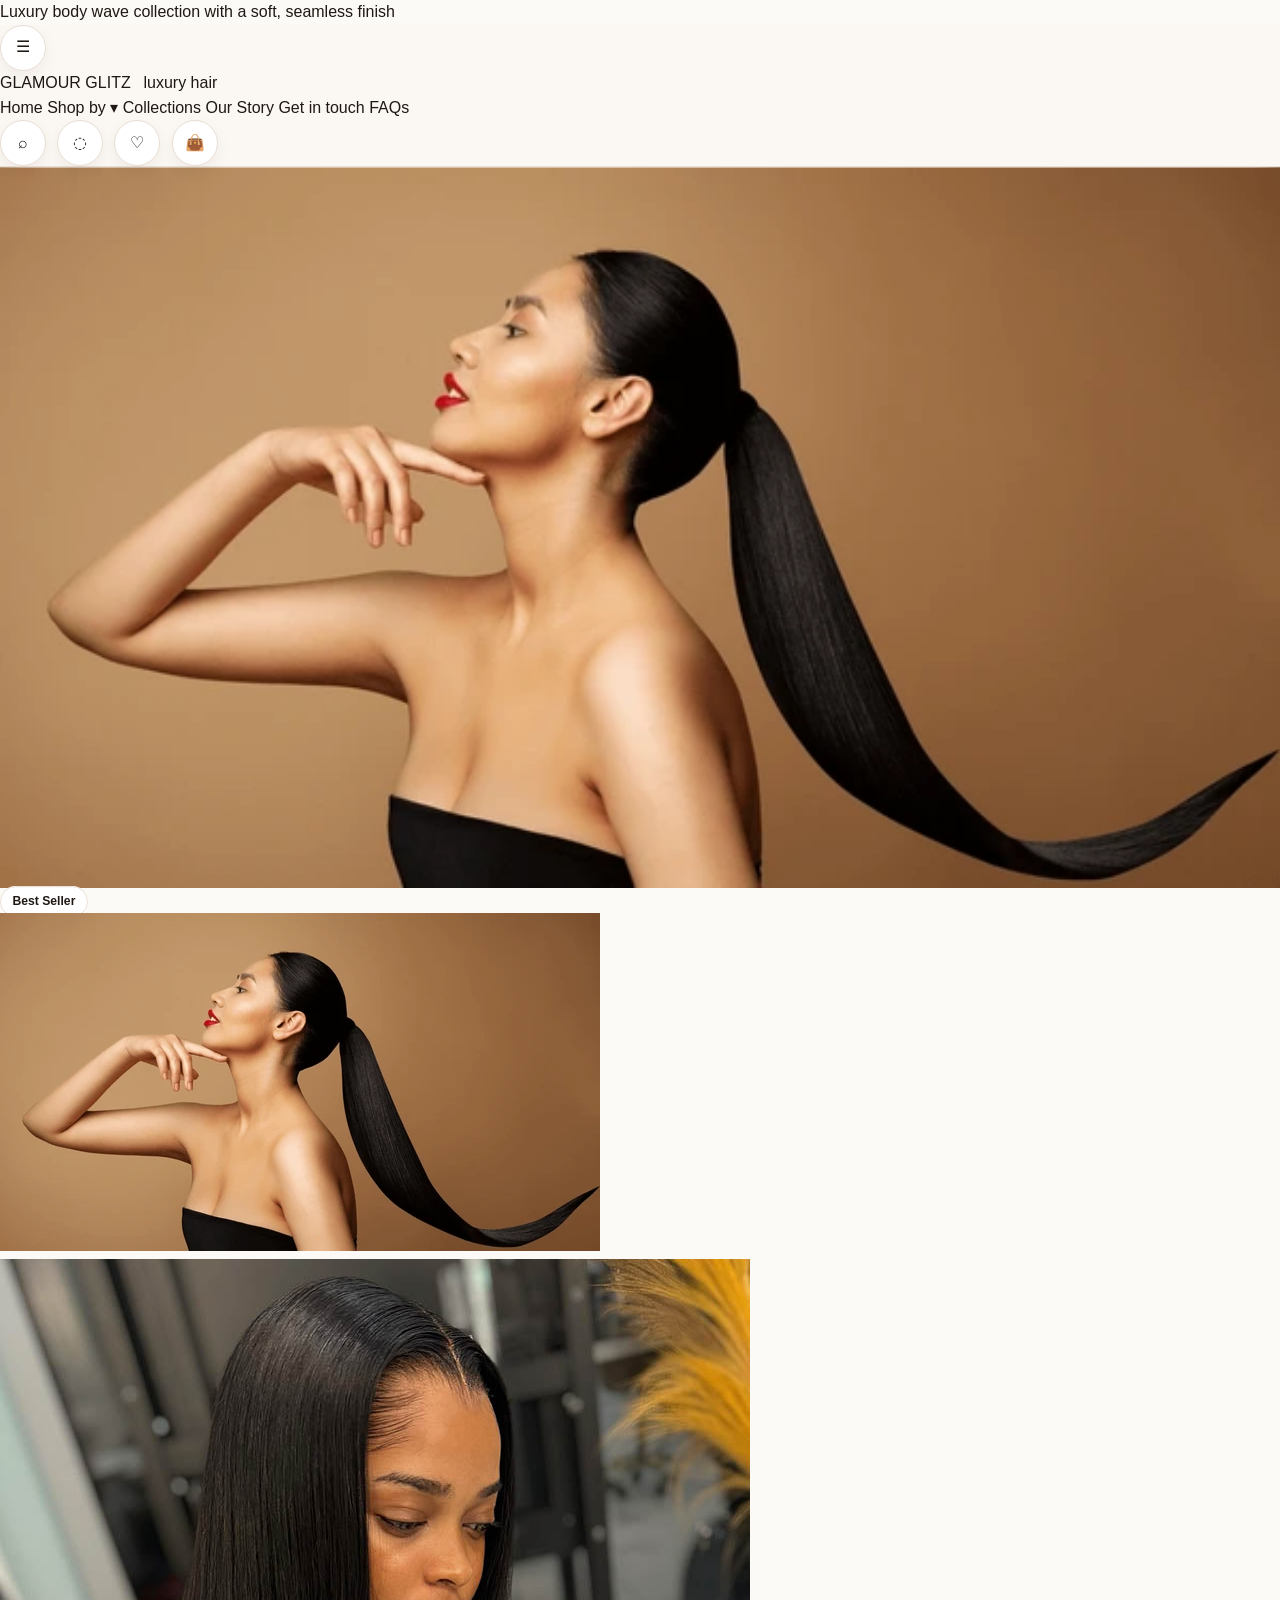
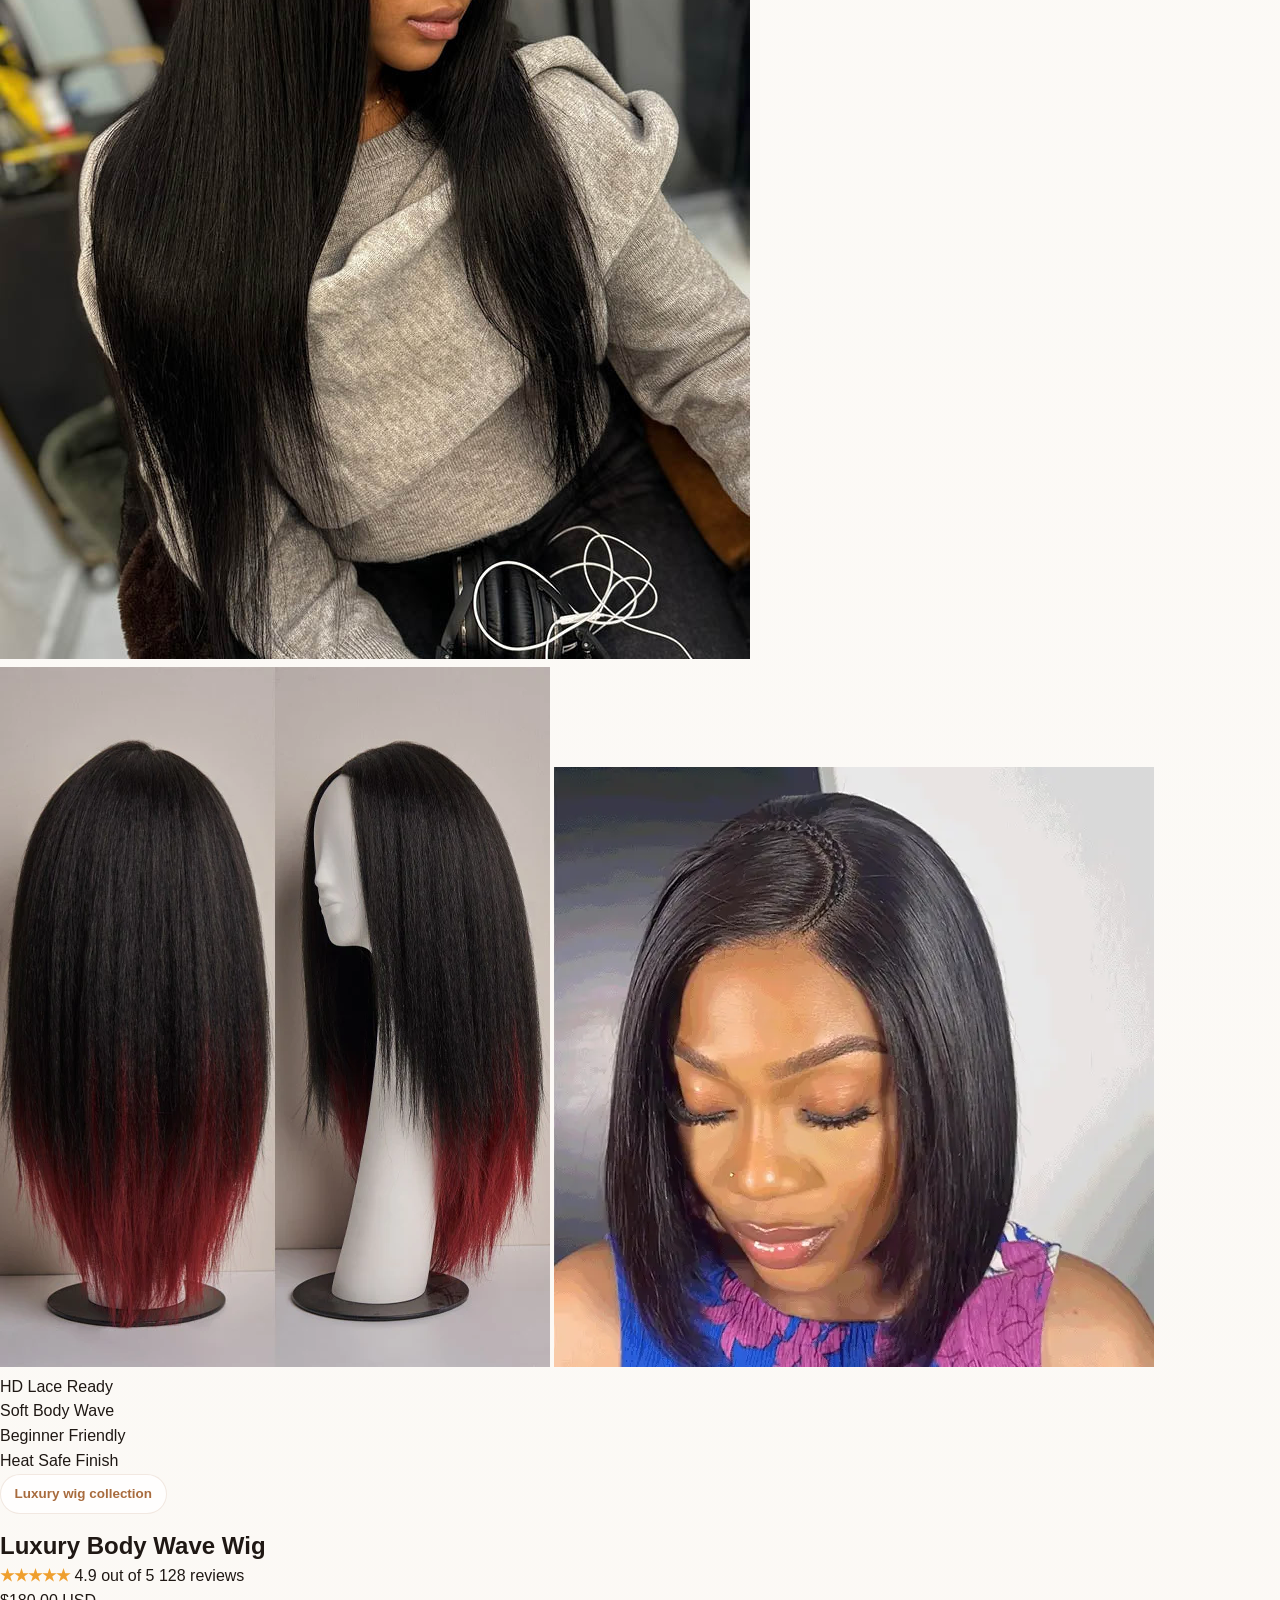
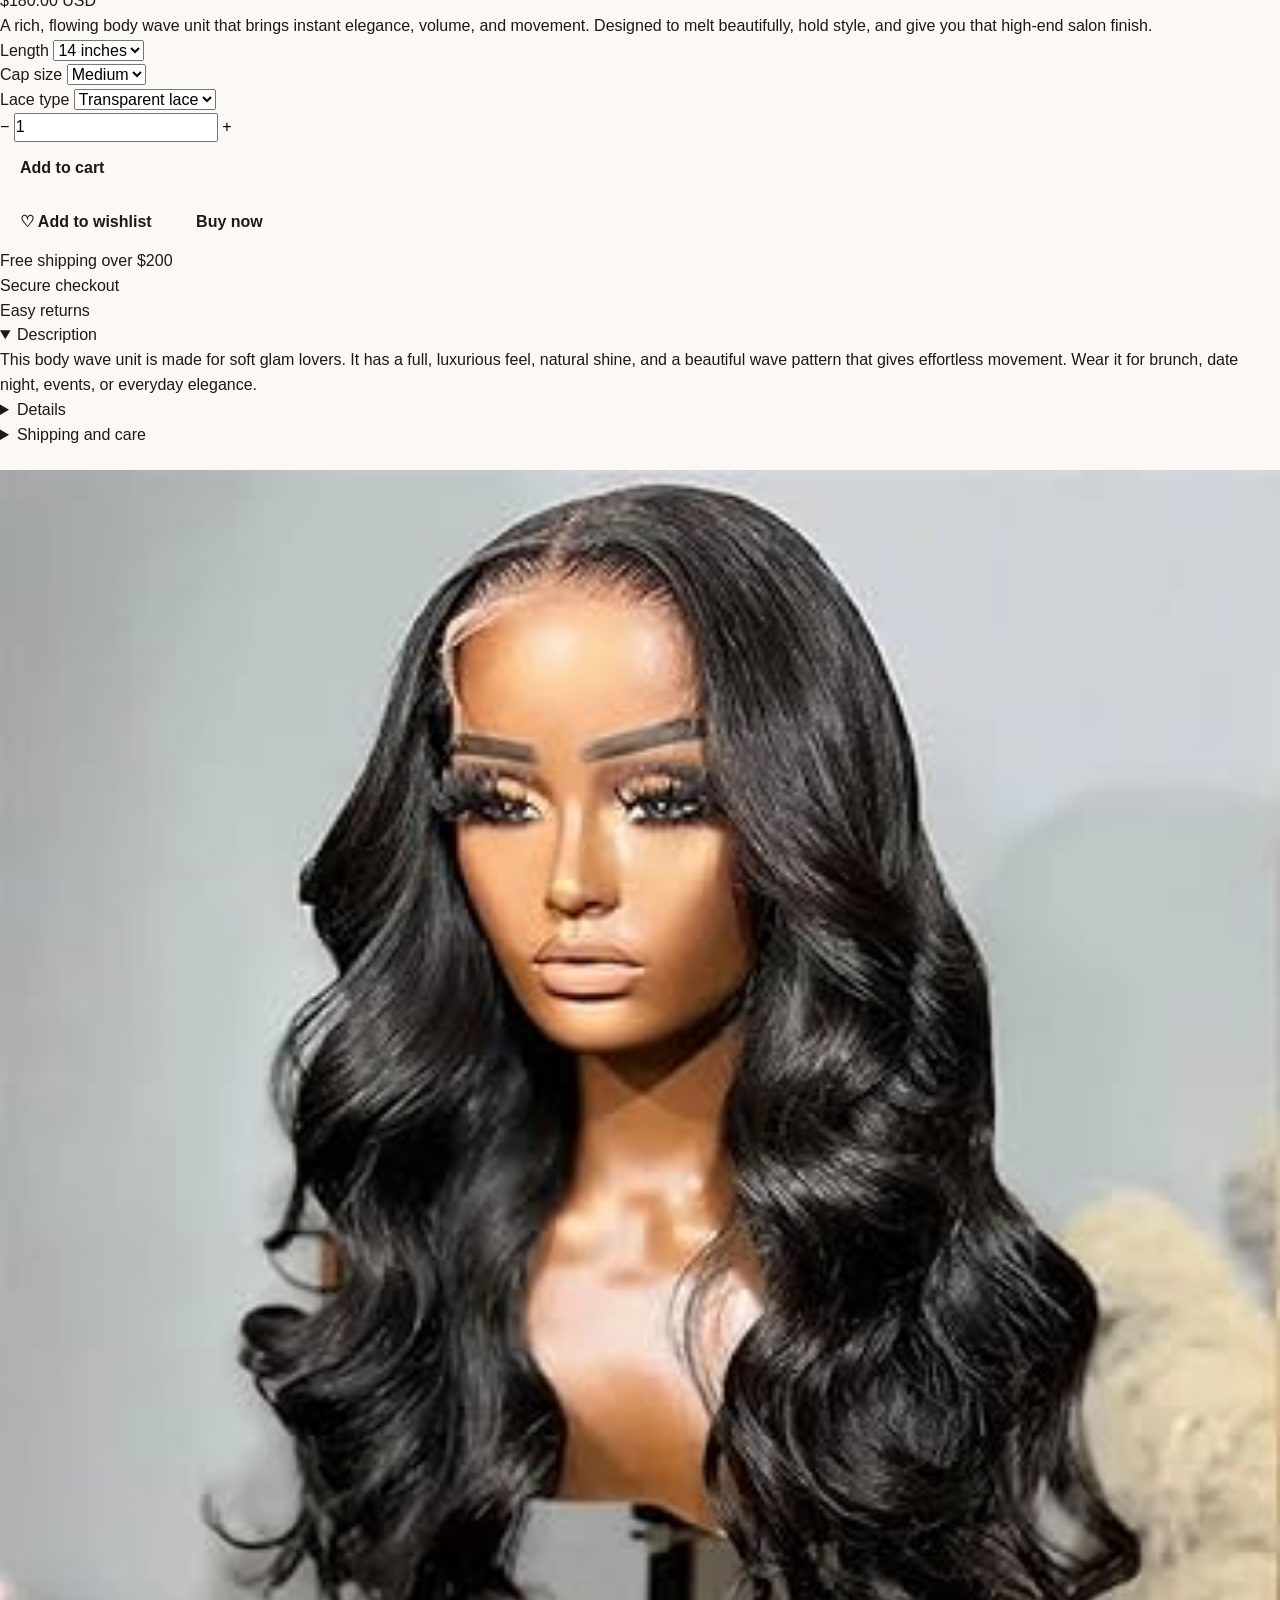
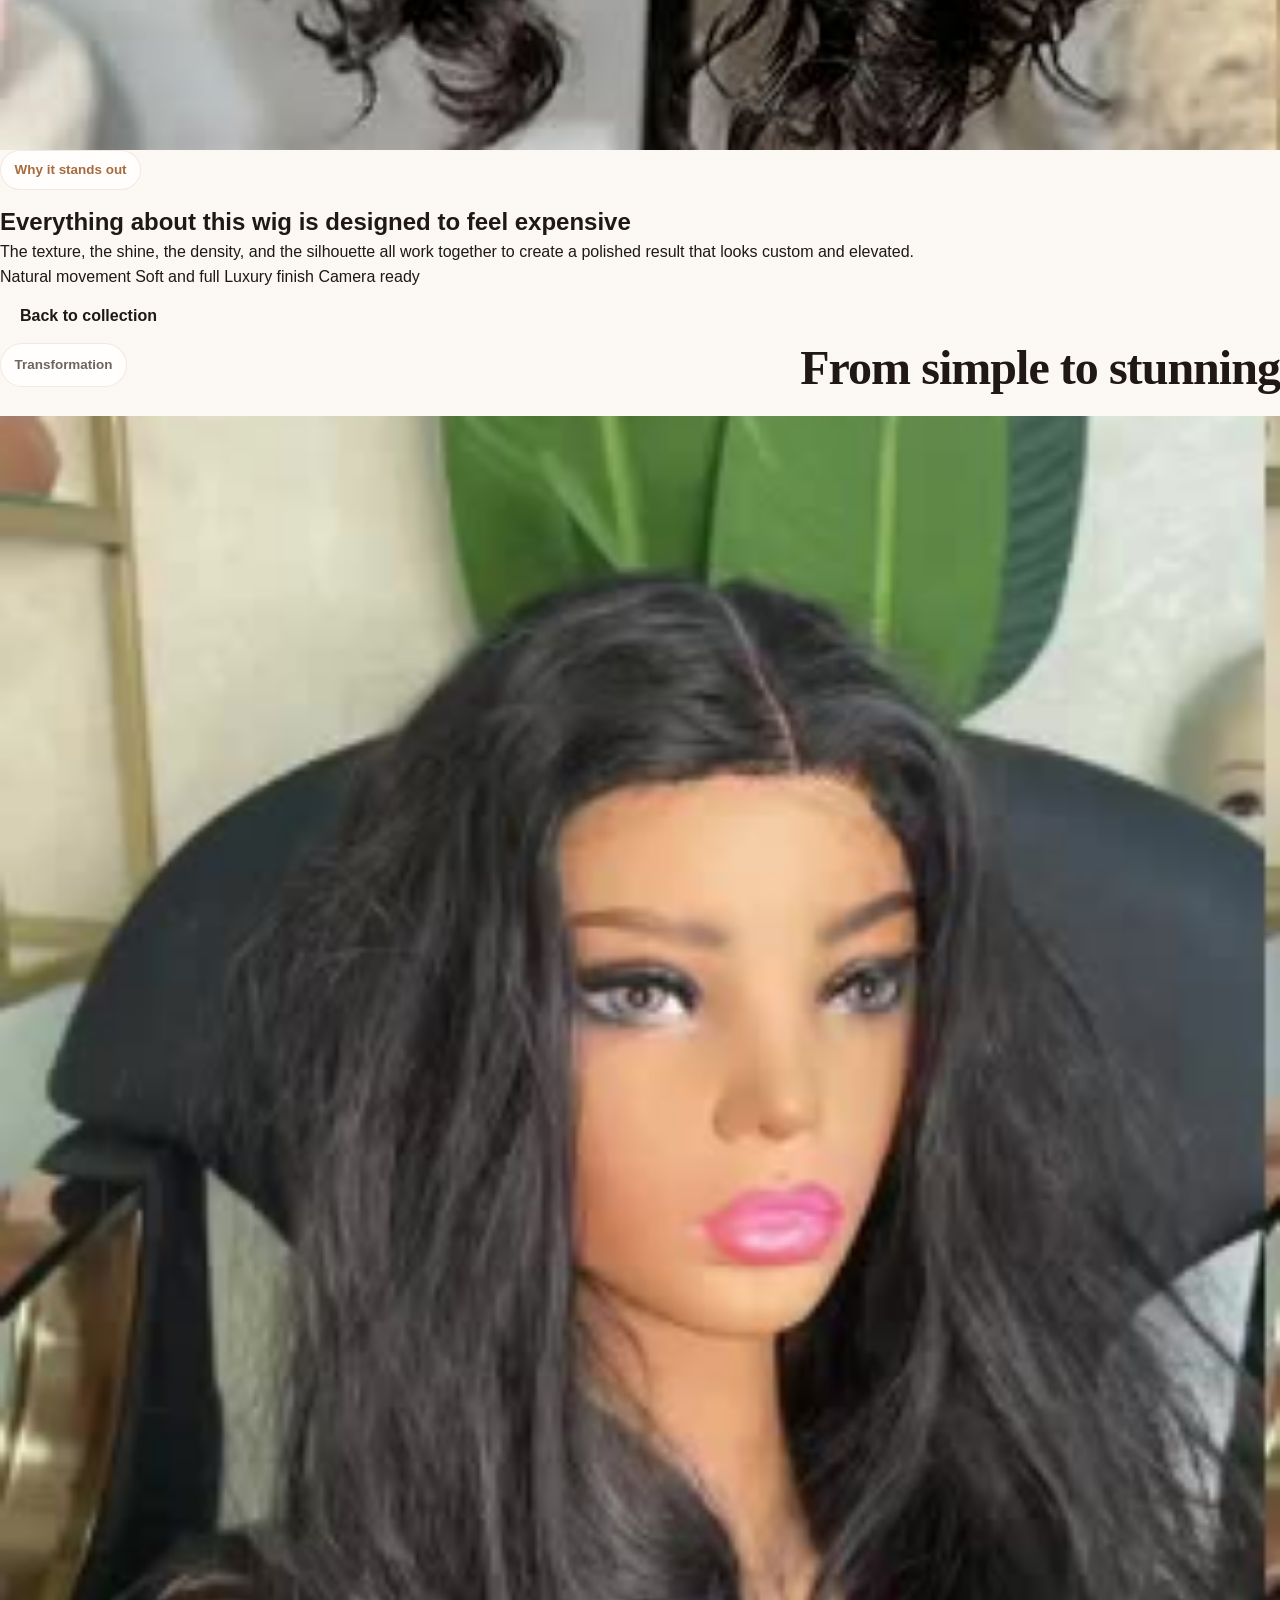
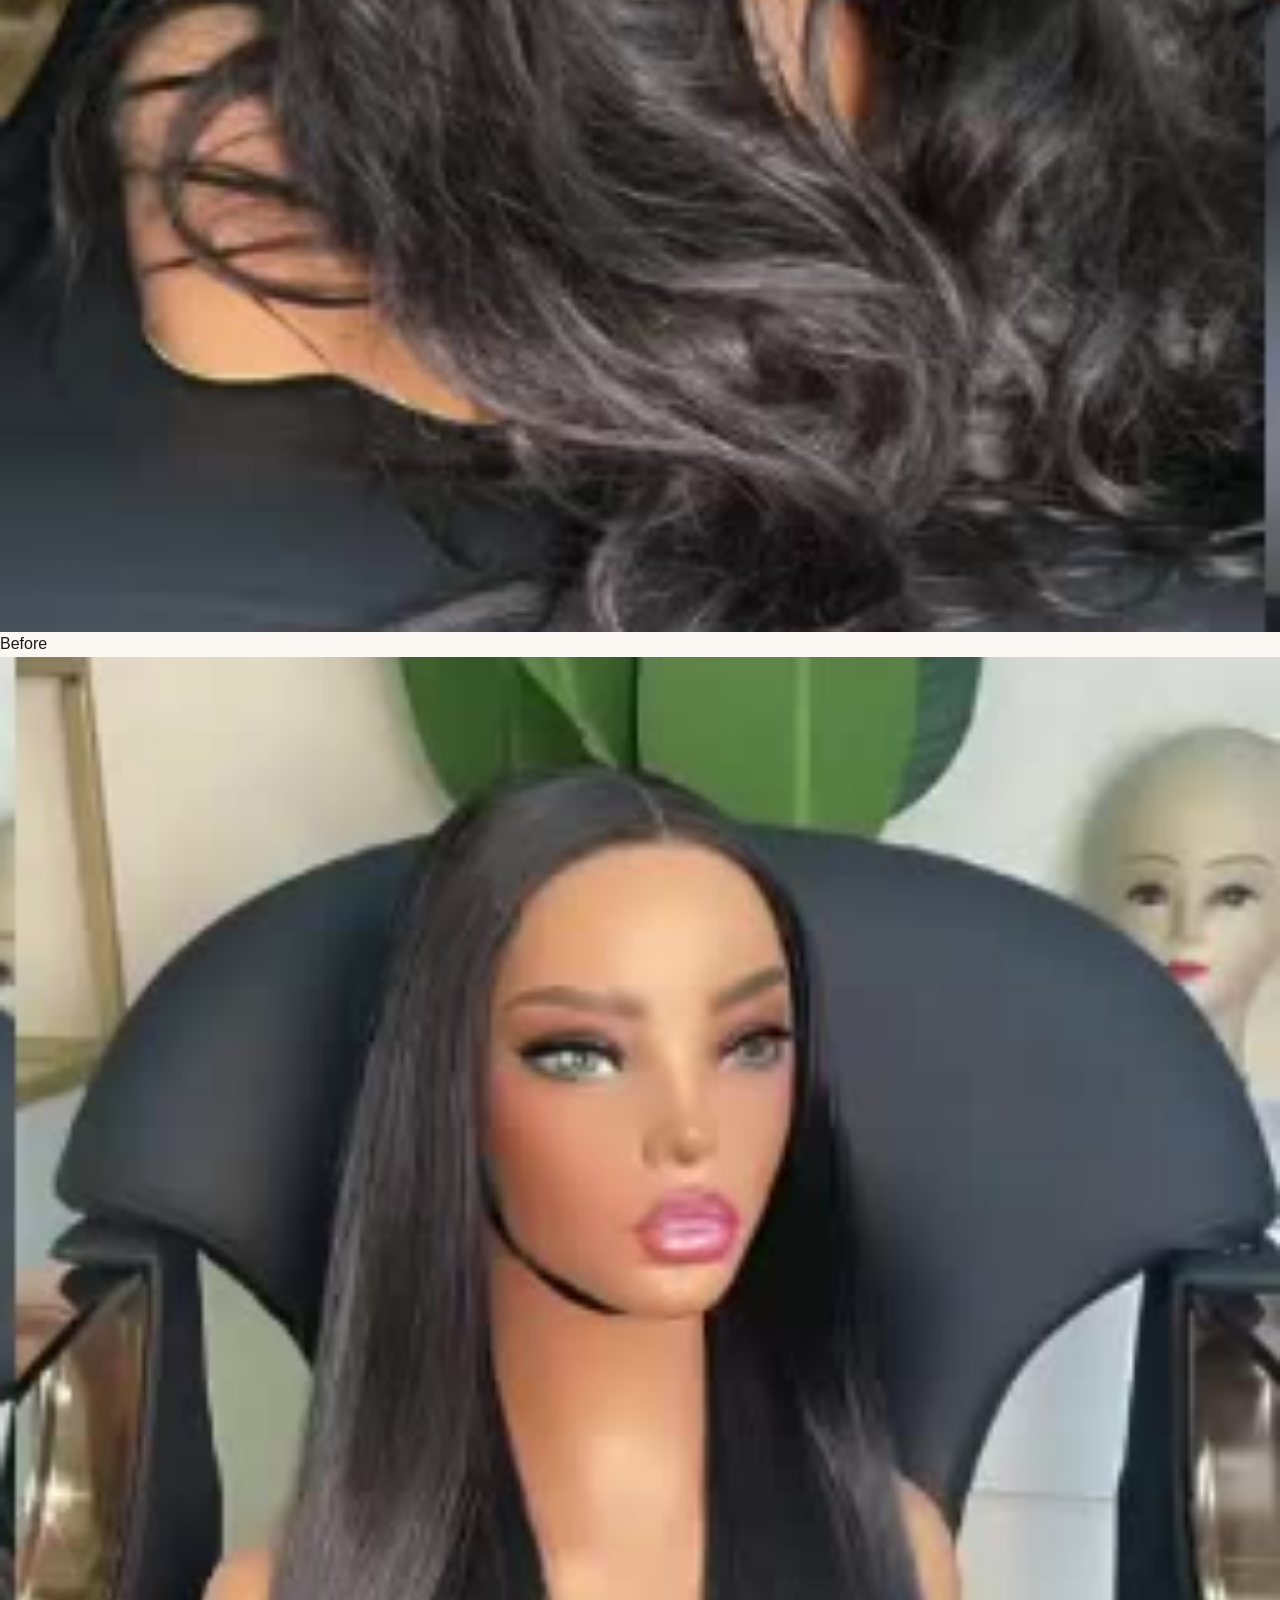
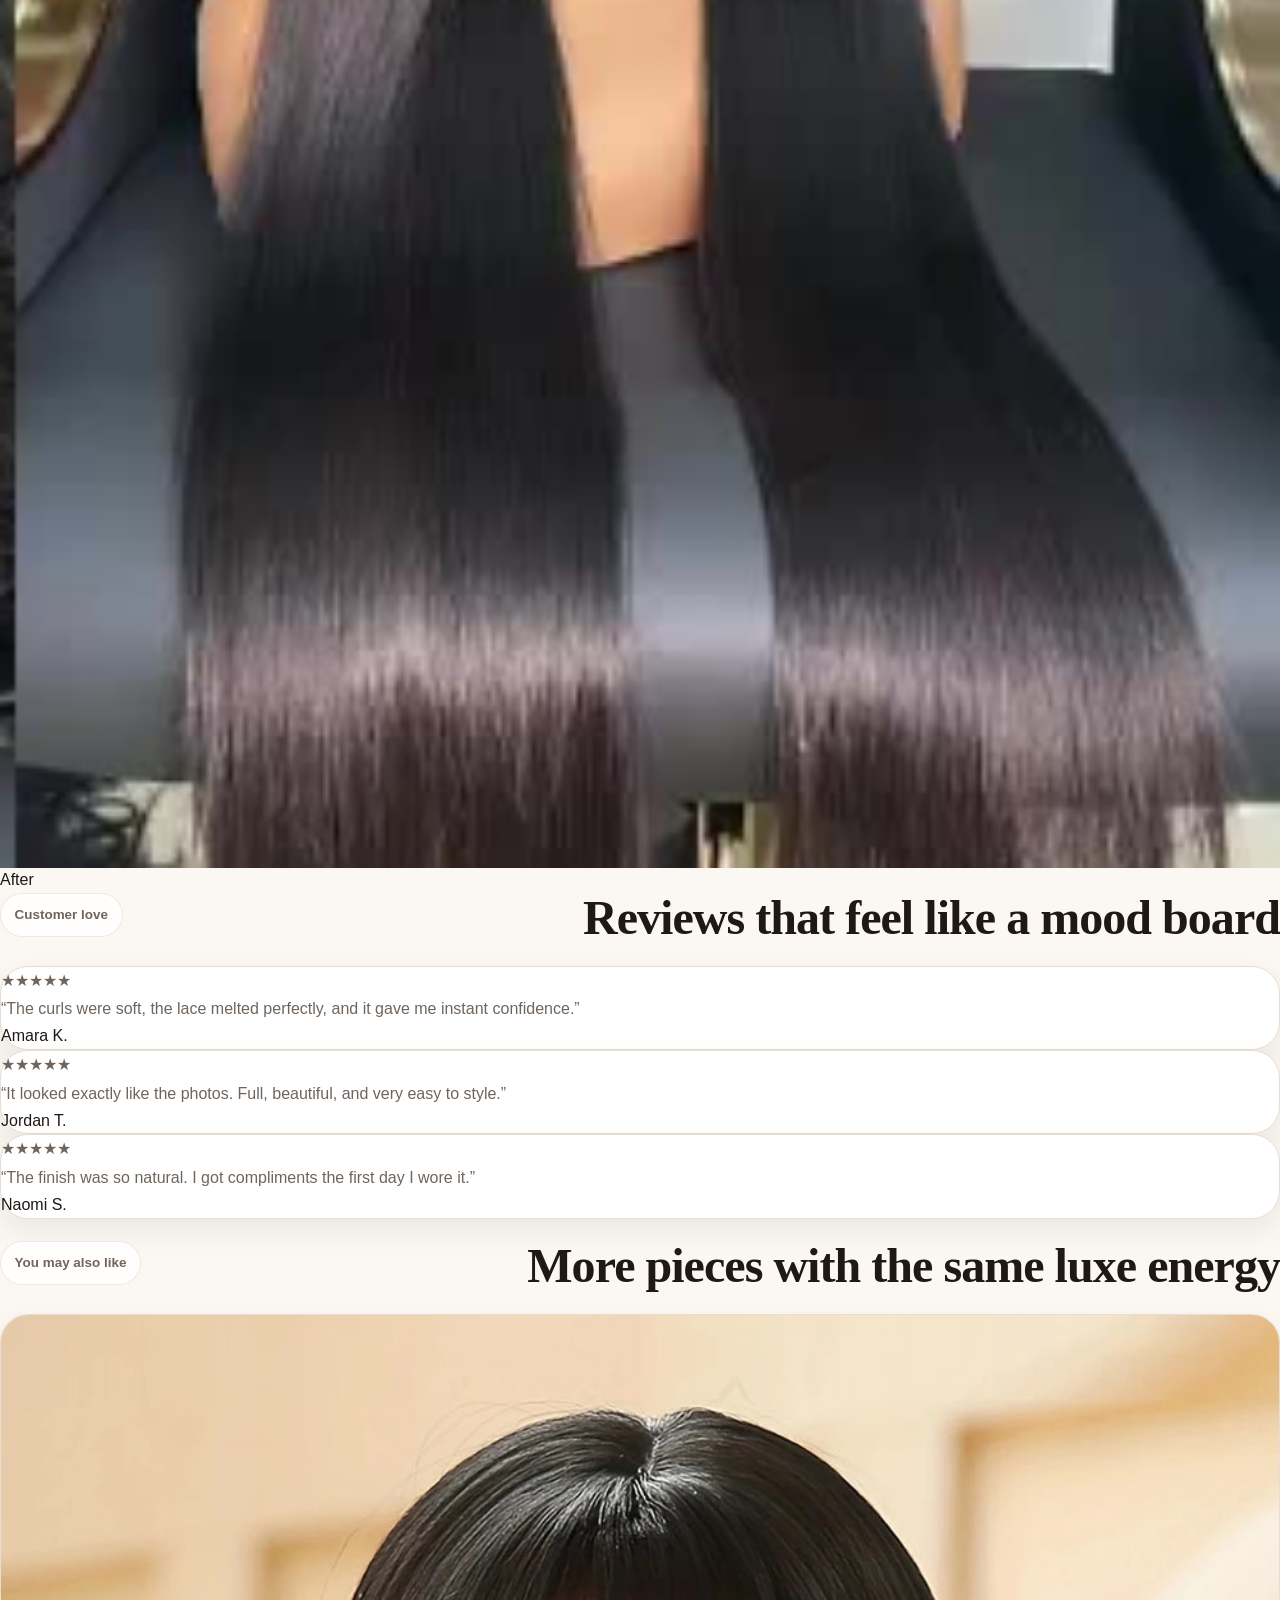
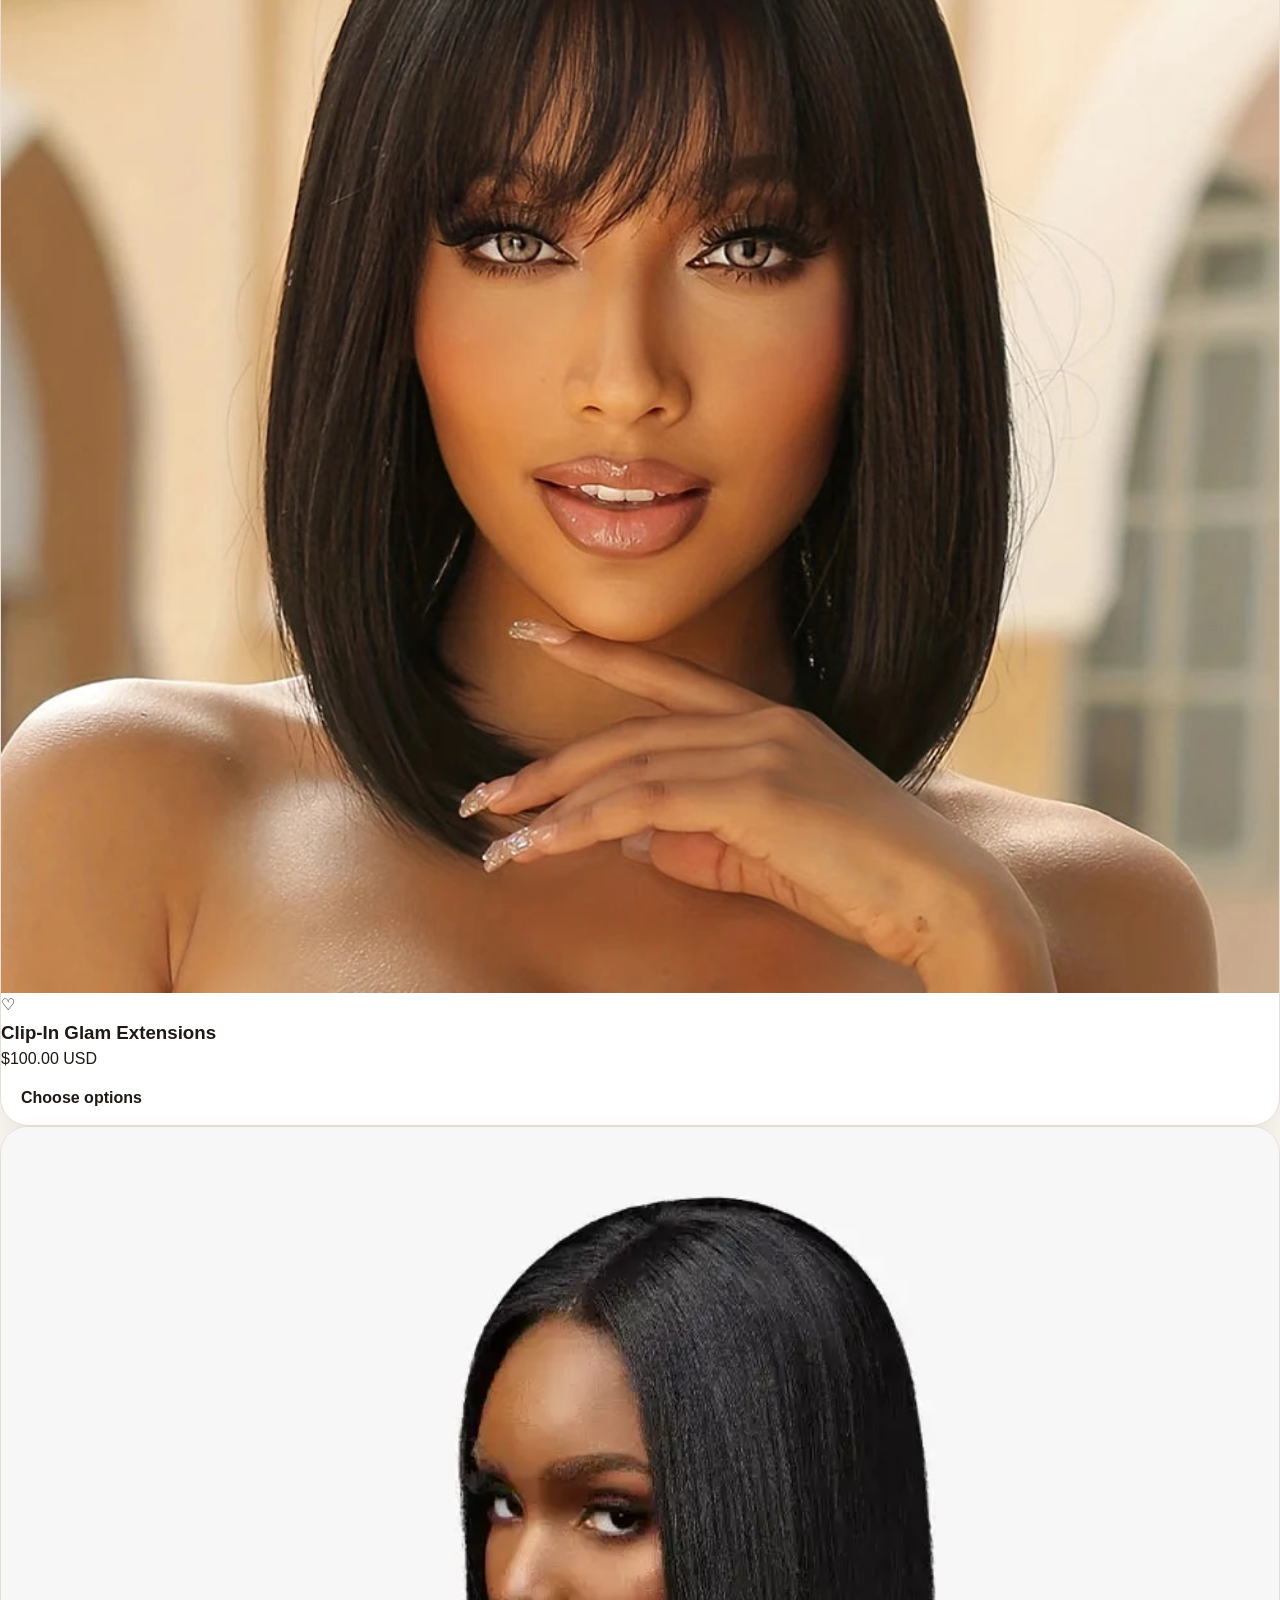
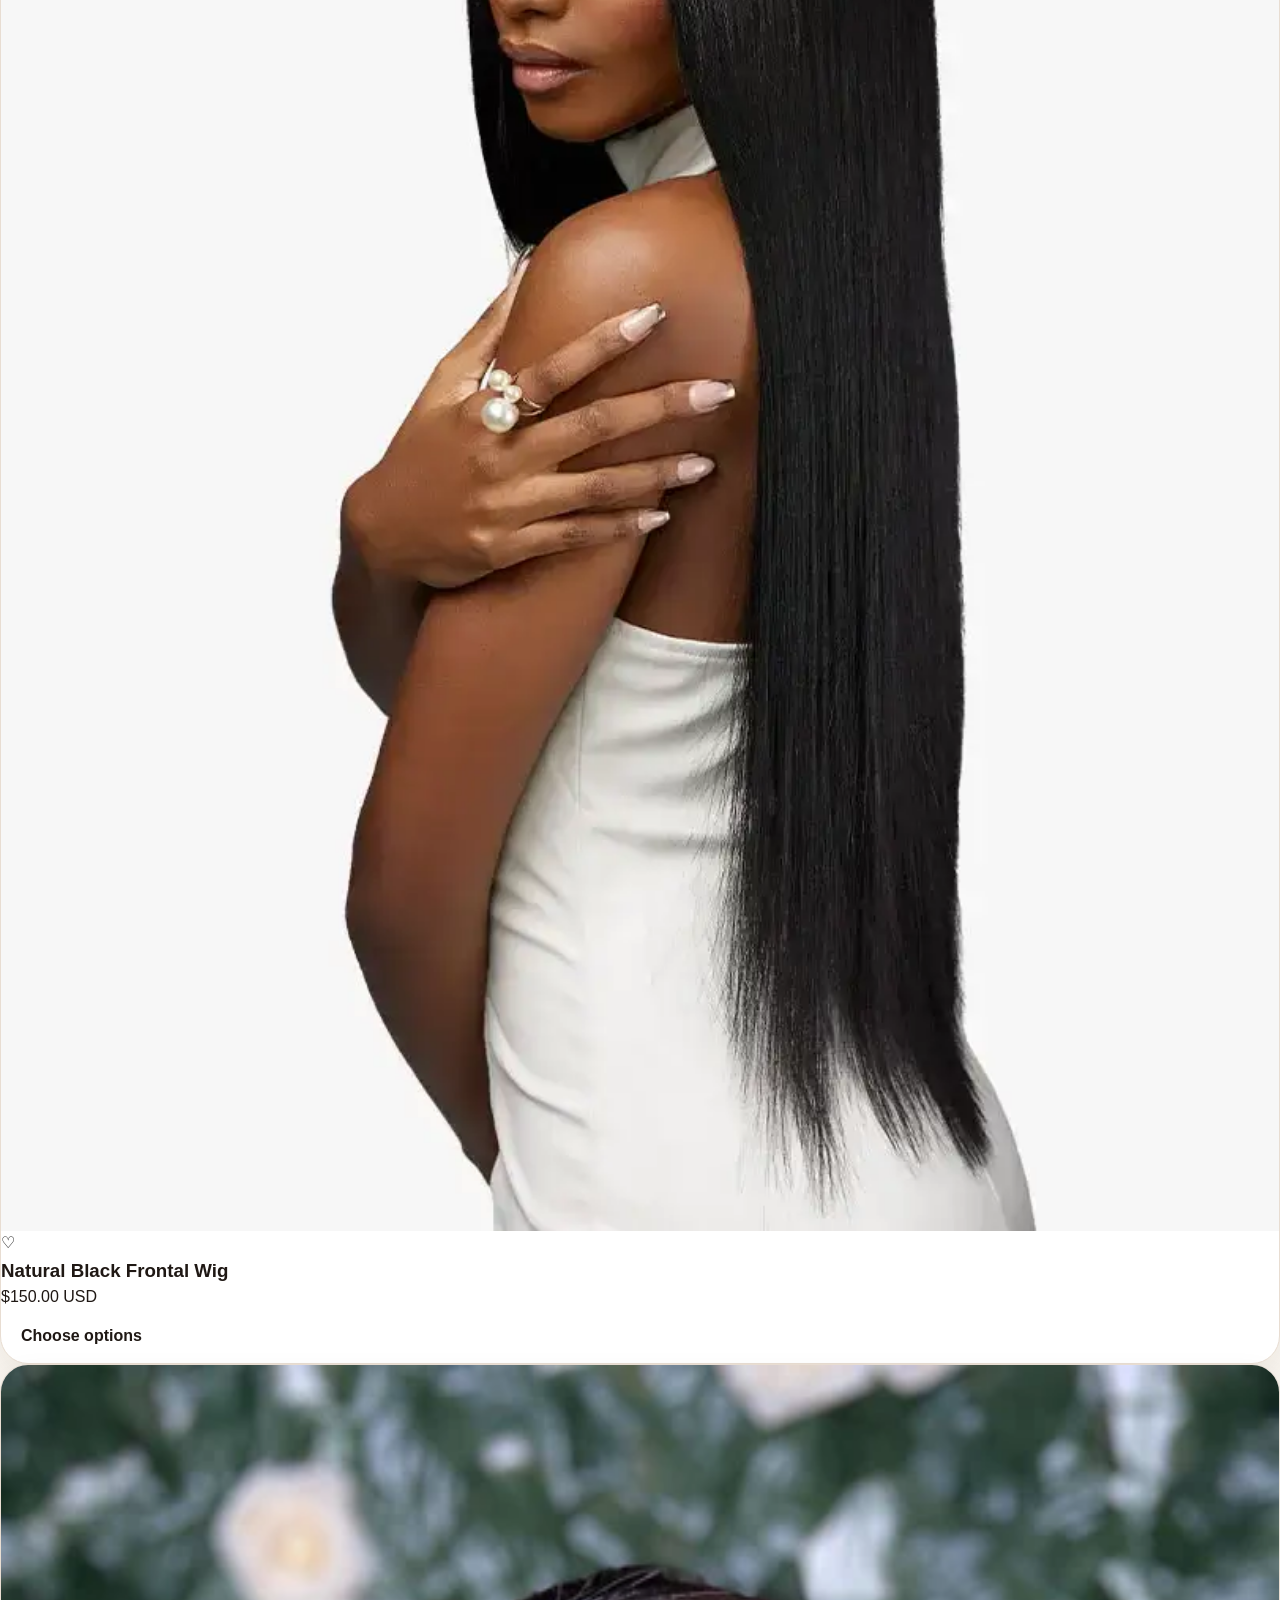
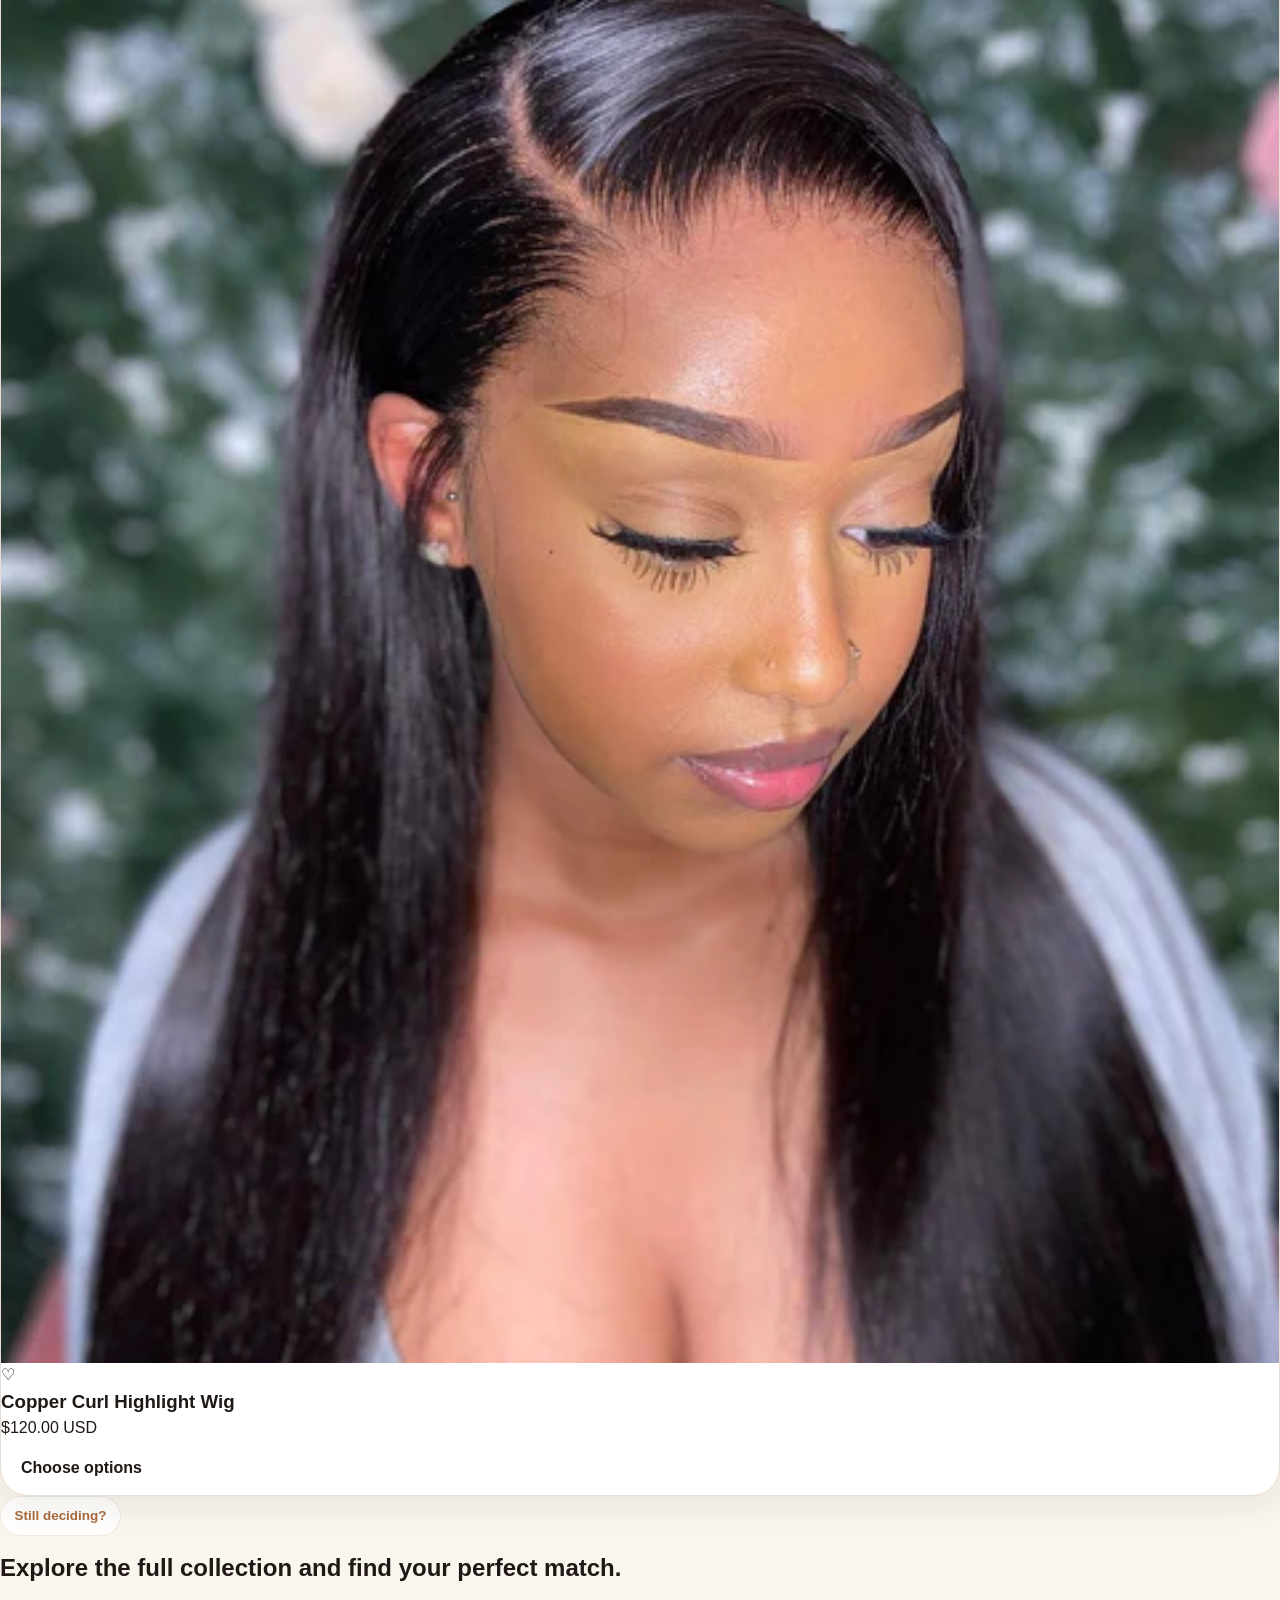
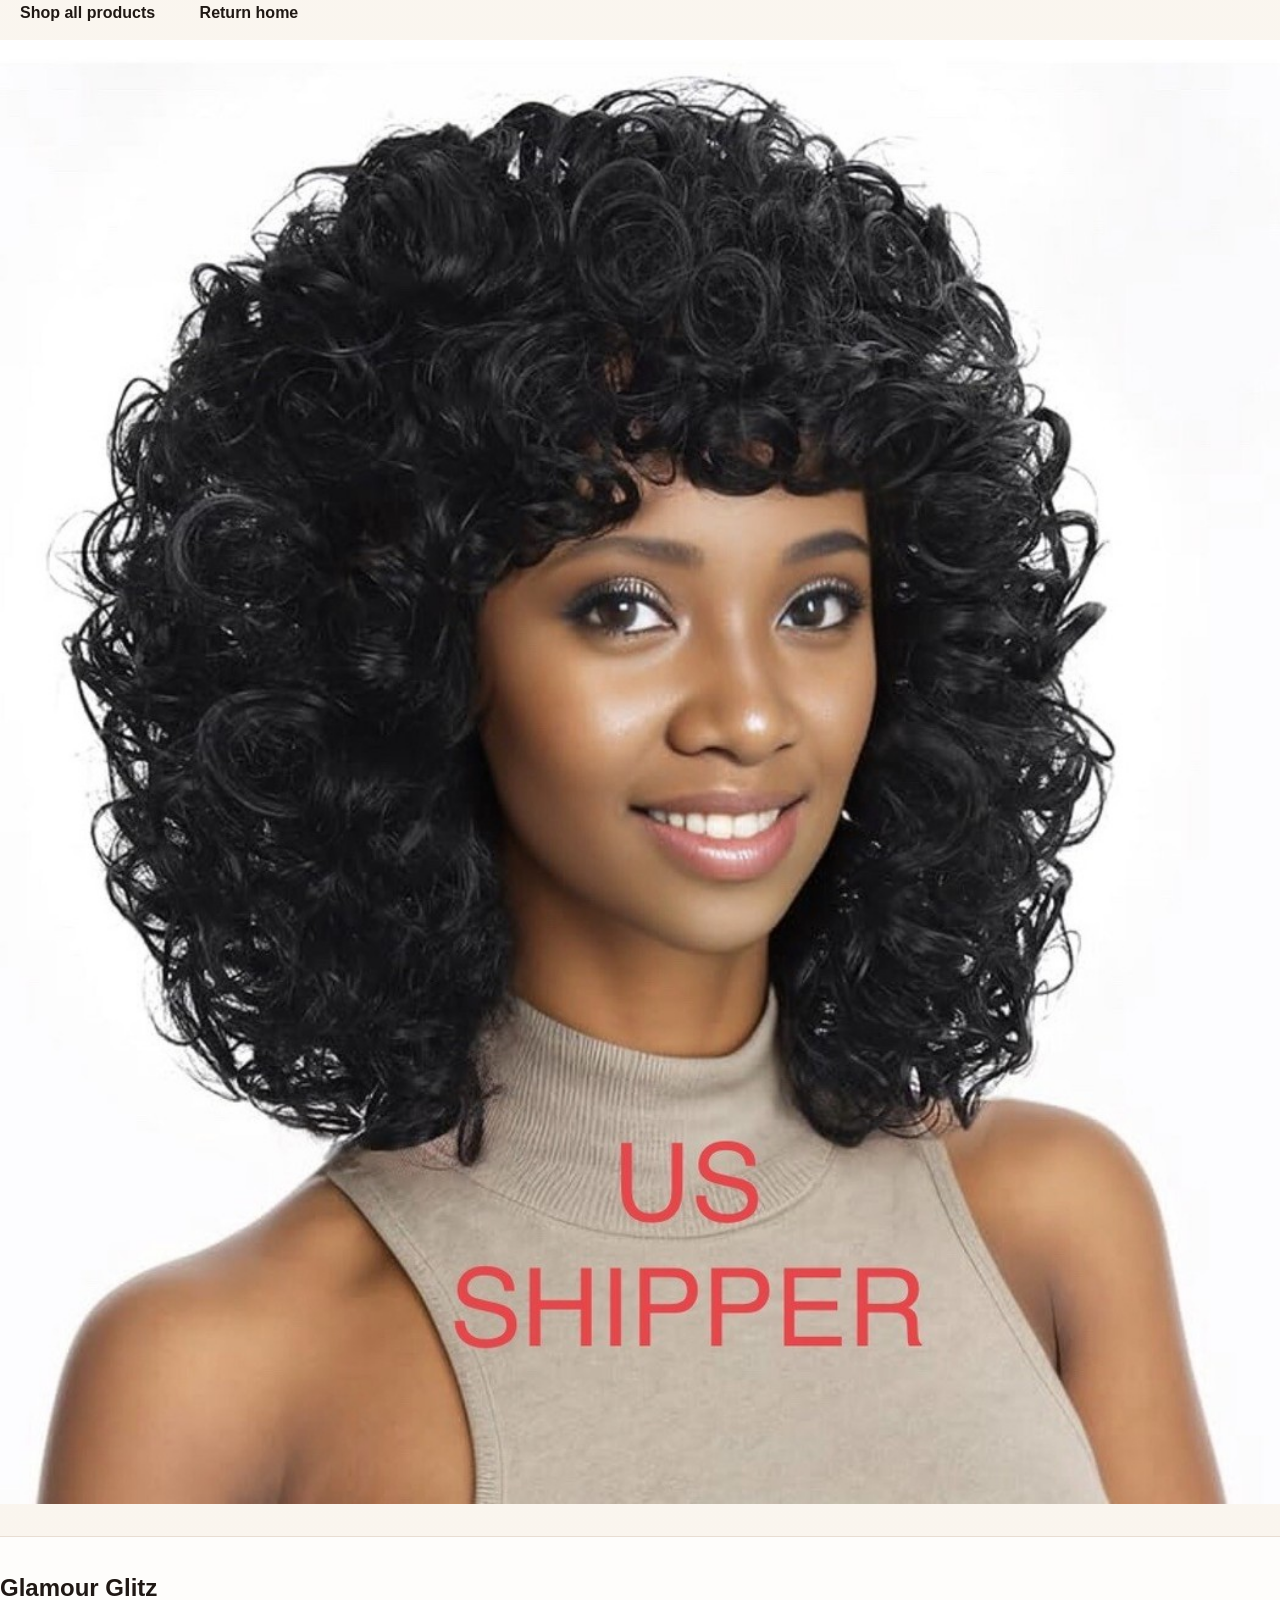
==== commit be02032c: "Update product.html" ====
--- a/product.html
+++ b/product.html
@@ -3,530 +3,321 @@
 <head>
   <meta charset="UTF-8" />
   <meta name="viewport" content="width=device-width, initial-scale=1.0" />
-  <title>Velvet Body Wave Frontal | Velvet Crown Wigs</title>
-  <meta name="description" content="Shop the Velvet Body Wave Frontal Wig with selectable color, length, density, lace type, gallery, reviews, delivery details, and related products." />
+  <title>Luxury Body Wave Wig | Glamour Glitz</title>
   <link rel="preconnect" href="https://fonts.googleapis.com">
   <link rel="preconnect" href="https://fonts.gstatic.com" crossorigin>
-  <link href="https://fonts.googleapis.com/css2?family=Plus+Jakarta+Sans:wght@400;500;600;700;800&family=DM+Serif+Display:ital@0;1&display=swap" rel="stylesheet">
-  <link rel="stylesheet" href="https://cdnjs.cloudflare.com/ajax/libs/font-awesome/6.5.2/css/all.min.css" crossorigin="anonymous" referrerpolicy="no-referrer" />
+  <link href="https://fonts.googleapis.com/css2?family=Cormorant+Garamond:wght@400;500;600;700&family=Inter:wght@300;400;500;600;700&display=swap" rel="stylesheet">
   <link rel="stylesheet" href="styles.css" />
 </head>
-<body data-page="product">
-  <a class="skip-link" href="#main-content">Skip to content</a>
-
-  <div class="promo-bar">
-    <div class="container promo-inner">
-      <span class="promo-pill"><i class="fa-solid fa-star"></i> Bestseller product page</span>
-      <span>Choose color, length, density, and lace type</span>
-      <a href="products.html" class="promo-link">Back to Shop</a>
-    </div>
+<body>
+
+  <div class="announcement-bar">
+    <span>Luxury body wave collection with a soft, seamless finish</span>
   </div>
 
-  <div class="utility-bar">
-    <div class="container utility-inner">
-      <div class="utility-links">
-        <a href="#product-details">Details</a>
-        <a href="#product-reviews">Reviews</a>
-        <a href="#related-products">Related Products</a>
-        <a href="#faq">FAQ</a>
-      </div>
-      <div class="utility-meta">
-        <a href="tel:+233000000000"><i class="fa-solid fa-phone"></i> +233 00 000 0000</a>
-        <a href="https://wa.me/233000000000" target="_blank" rel="noreferrer"><i class="fa-brands fa-whatsapp"></i> WhatsApp support</a>
-      </div>
-    </div>
-  </div>
-
-  <header class="site-header" id="top">
-    <div class="header-main-wrap">
-      <div class="container header-main">
-        <button class="mobile-nav-trigger icon-btn" type="button" aria-label="Open menu" aria-expanded="false" aria-controls="mobile-menu">
-          <i class="fa-solid fa-bars"></i>
-        </button>
-
-        <a href="index.html" class="brand" aria-label="Velvet Crown Wigs home">
-          <span class="brand-mark"><i class="fa-solid fa-crown"></i></span>
-          <span class="brand-copy">
-            <strong>Velvet Crown Wigs</strong>
-            <span>Luxury units, installs & revamps</span>
-          </span>
-        </a>
-
-        <form class="global-search" action="products.html" method="get" role="search">
-          <label class="sr-only" for="site-search">Search the store</label>
-          <input id="site-search" name="q" type="search" placeholder="Search wigs by texture, lace, color, length..." autocomplete="off" />
-          <button type="submit" aria-label="Search store"><i class="fa-solid fa-magnifying-glass"></i></button>
-          <div class="search-suggestions" hidden>
-            <a href="products.html?q=body+wave">Body Wave</a>
-            <a href="products.html?q=frontal">Frontal Wigs</a>
-            <a href="products.html?q=closure">Closure Wigs</a>
-            <a href="products.html?q=glueless">Glueless Wigs</a>
-          </div>
-        </form>
-
-        <div class="header-actions">
-          <a class="icon-btn desktop-only" href="#account-panel" aria-label="Account"><i class="fa-regular fa-user"></i></a>
-          <button class="icon-btn wishlist-trigger" type="button" aria-label="Wishlist" data-open-panel="wishlist-panel">
-            <i class="fa-regular fa-heart"></i>
-            <span class="count" data-wishlist-count>0</span>
-          </button>
-          <button class="icon-btn cart-trigger" type="button" aria-label="Cart" data-open-panel="cart-panel">
-            <i class="fa-solid fa-bag-shopping"></i>
-            <span class="count" data-cart-count>0</span>
-          </button>
-        </div>
-      </div>
-    </div>
-
-    <nav class="desktop-nav" aria-label="Primary navigation">
-      <div class="container nav-row">
+  <header class="site-header">
+    <div class="header-inner">
+      <button class="icon-btn mobile-menu-btn" aria-label="Open menu">☰</button>
+
+      <a href="index.html" class="brand">
+        <span class="brand-top">GLAMOUR GLITZ</span>
+        <span class="brand-bottom">luxury hair</span>
+      </a>
+
+      <nav class="main-nav" aria-label="Primary navigation">
         <a href="index.html">Home</a>
-        <a href="products.html">Shop All</a>
-        <a href="products.html?category=lace-front">Lace Front</a>
-        <a href="products.html?category=closure">Closure Wigs</a>
-        <a href="products.html?category=glueless">Glueless Wigs</a>
-        <a href="products.html?category=straight">Straight</a>
-        <a href="products.html?category=curly">Curly</a>
-        <a href="products.html?category=colored">Colored Wigs</a>
-        <a href="#product-reviews">Reviews</a>
-        <a href="#faq">FAQ</a>
-      </div>
-    </nav>
-
-    <div class="mobile-menu-drawer" id="mobile-menu" hidden>
-      <div class="mobile-menu-header">
-        <strong>Menu</strong>
-        <button class="icon-btn mobile-nav-close" type="button" aria-label="Close menu"><i class="fa-solid fa-xmark"></i></button>
-      </div>
-      <form class="mobile-search" action="products.html" method="get" role="search">
-        <label class="sr-only" for="mobile-site-search">Search the store</label>
-        <input id="mobile-site-search" name="q" type="search" placeholder="Search wigs..." />
-        <button type="submit" aria-label="Search store"><i class="fa-solid fa-magnifying-glass"></i></button>
-      </form>
-      <div class="mobile-menu-grid">
-        <a href="products.html">Shop All</a>
-        <a href="products.html?category=lace-front">Lace Front</a>
-        <a href="products.html?category=closure">Closure</a>
-        <a href="products.html?category=glueless">Glueless</a>
-        <a href="#product-details">Details</a>
-        <a href="#product-reviews">Reviews</a>
-        <a href="#related-products">Related</a>
-        <a href="#faq">FAQ</a>
+        <a href="products.html" class="active">Shop by ▾</a>
+        <a href="products.html#collections">Collections</a>
+        <a href="product.html">Our Story</a>
+        <a href="index.html#contact">Get in touch</a>
+        <a href="index.html#faq">FAQs</a>
+      </nav>
+
+      <div class="header-actions">
+        <button class="icon-btn" aria-label="Search">⌕</button>
+        <button class="icon-btn" aria-label="Account">◌</button>
+        <button class="icon-btn" aria-label="Wishlist">♡</button>
+        <button class="icon-btn" aria-label="Cart">👜</button>
       </div>
     </div>
   </header>
 
-  <aside class="side-panel" id="cart-panel" hidden aria-labelledby="cart-title">
-    <div class="side-panel-header">
-      <h2 id="cart-title">Your Cart</h2>
-      <button class="icon-btn close-panel" type="button" aria-label="Close cart"><i class="fa-solid fa-xmark"></i></button>
+  <main>
+    <section class="product-page">
+      <div class="product-gallery">
+        <div class="main-image-frame">
+          <img src="hero.webp" alt="Luxury body wave wig main view" class="main-product-image" />
+          <span class="badge badge-floating">Best Seller</span>
+        </div>
+
+        <div class="thumbnail-row">
+          <button class="thumb-btn active" type="button" aria-label="View main image">
+            <img src="hero.webp" alt="Thumbnail 1" />
+          </button>
+          <button class="thumb-btn" type="button" aria-label="View alternate image">
+            <img src="w1.jpg" alt="Thumbnail 2" />
+          </button>
+          <button class="thumb-btn" type="button" aria-label="View alternate image">
+            <img src="smooth.webp" alt="Thumbnail 3" />
+          </button>
+          <button class="thumb-btn" type="button" aria-label="View alternate image">
+            <img src="a4.webp" alt="Thumbnail 4" />
+          </button>
+        </div>
+
+        <div class="product-highlights-panel">
+          <div class="highlight-pill">HD Lace Ready</div>
+          <div class="highlight-pill">Soft Body Wave</div>
+          <div class="highlight-pill">Beginner Friendly</div>
+          <div class="highlight-pill">Heat Safe Finish</div>
+        </div>
+      </div>
+
+      <div class="product-details">
+        <p class="eyebrow">Luxury wig collection</p>
+        <h1>Luxury Body Wave Wig</h1>
+
+        <div class="rating-line">
+          <span class="stars">★★★★★</span>
+          <span>4.9 out of 5</span>
+          <span class="review-count">128 reviews</span>
+        </div>
+
+        <p class="price big-price">$180.00 USD</p>
+
+        <p class="product-summary">
+          A rich, flowing body wave unit that brings instant elegance, volume, and movement.
+          Designed to melt beautifully, hold style, and give you that high-end salon finish.
+        </p>
+
+        <div class="option-group">
+          <label for="length">Length</label>
+          <select id="length">
+            <option>14 inches</option>
+            <option>16 inches</option>
+            <option>18 inches</option>
+            <option>20 inches</option>
+            <option>22 inches</option>
+            <option>24 inches</option>
+          </select>
+        </div>
+
+        <div class="option-group">
+          <label for="cap-size">Cap size</label>
+          <select id="cap-size">
+            <option>Small</option>
+            <option selected>Medium</option>
+            <option>Large</option>
+          </select>
+        </div>
+
+        <div class="option-group">
+          <label for="lace">Lace type</label>
+          <select id="lace">
+            <option>Transparent lace</option>
+            <option>HD lace</option>
+            <option>Swiss lace</option>
+          </select>
+        </div>
+
+        <div class="product-actions">
+          <div class="qty-selector">
+            <button type="button">−</button>
+            <input type="text" value="1" aria-label="Quantity" />
+            <button type="button">+</button>
+          </div>
+
+          <a href="#" class="btn btn-primary add-to-cart">Add to cart</a>
+        </div>
+
+        <div class="secondary-actions">
+          <a href="#" class="btn btn-secondary">♡ Add to wishlist</a>
+          <a href="#" class="btn btn-outline">Buy now</a>
+        </div>
+
+        <div class="trust-row">
+          <div>Free shipping over $200</div>
+          <div>Secure checkout</div>
+          <div>Easy returns</div>
+        </div>
+
+        <div class="product-accordion">
+          <details open>
+            <summary>Description</summary>
+            <p>
+              This body wave unit is made for soft glam lovers. It has a full, luxurious feel,
+              natural shine, and a beautiful wave pattern that gives effortless movement.
+              Wear it for brunch, date night, events, or everyday elegance.
+            </p>
+          </details>
+
+          <details>
+            <summary>Details</summary>
+            <ul>
+              <li>Pre-plucked hairline</li>
+              <li>Soft, full body wave texture</li>
+              <li>Can be styled with heat</li>
+              <li>Natural density for a realistic finish</li>
+              <li>Comfortable cap for all-day wear</li>
+            </ul>
+          </details>
+
+          <details>
+            <summary>Shipping and care</summary>
+            <p>
+              Store on a wig stand, brush gently from ends to roots, and use lightweight products
+              to maintain the smooth finish. Shipping details can be customized for your store setup.
+            </p>
+          </details>
+        </div>
+      </div>
+    </section>
+
+    <section class="product-story-section">
+      <div class="story-image-block">
+        <img src="final.jpg" alt="Luxury finished hair look" />
+      </div>
+
+      <div class="story-copy-block">
+        <p class="eyebrow">Why it stands out</p>
+        <h2>Everything about this wig is designed to feel expensive</h2>
+        <p>
+          The texture, the shine, the density, and the silhouette all work together to create a polished
+          result that looks custom and elevated.
+        </p>
+
+        <div class="story-badges">
+          <span>Natural movement</span>
+          <span>Soft and full</span>
+          <span>Luxury finish</span>
+          <span>Camera ready</span>
+        </div>
+
+        <a href="products.html" class="btn btn-primary">Back to collection</a>
+      </div>
+    </section>
+
+    <section class="before-after-section">
+      <div class="section-heading center">
+        <p class="eyebrow">Transformation</p>
+        <h2>From simple to stunning</h2>
+      </div>
+
+      <div class="before-after-grid">
+        <figure>
+          <img src="before.png" alt="Before hair transformation" />
+          <figcaption>Before</figcaption>
+        </figure>
+        <figure>
+          <img src="after.png" alt="After hair transformation" />
+          <figcaption>After</figcaption>
+        </figure>
+      </div>
+    </section>
+
+    <section class="review-section">
+      <div class="section-heading">
+        <p class="eyebrow">Customer love</p>
+        <h2>Reviews that feel like a mood board</h2>
+      </div>
+
+      <div class="review-grid">
+        <article class="review-card">
+          <p class="review-stars">★★★★★</p>
+          <p>
+            “The curls were soft, the lace melted perfectly, and it gave me instant confidence.”
+          </p>
+          <span>Amara K.</span>
+        </article>
+
+        <article class="review-card">
+          <p class="review-stars">★★★★★</p>
+          <p>
+            “It looked exactly like the photos. Full, beautiful, and very easy to style.”
+          </p>
+          <span>Jordan T.</span>
+        </article>
+
+        <article class="review-card">
+          <p class="review-stars">★★★★★</p>
+          <p>
+            “The finish was so natural. I got compliments the first day I wore it.”
+          </p>
+          <span>Naomi S.</span>
+        </article>
+      </div>
+    </section>
+
+    <section class="related-products-section">
+      <div class="section-heading center">
+        <p class="eyebrow">You may also like</p>
+        <h2>More pieces with the same luxe energy</h2>
+      </div>
+
+      <div class="product-grid">
+        <article class="product-card">
+          <div class="product-image-wrap">
+            <img src="a1.jpg" alt="Clip-in extensions" />
+            <button class="wish-btn" aria-label="Add to wishlist">♡</button>
+          </div>
+          <h3>Clip-In Glam Extensions</h3>
+          <p class="price">$100.00 USD</p>
+          <a href="product.html" class="btn btn-card">Choose options</a>
+        </article>
+
+        <article class="product-card">
+          <div class="product-image-wrap">
+            <img src="w3.webp" alt="Natural black frontal wig" />
+            <button class="wish-btn" aria-label="Add to wishlist">♡</button>
+          </div>
+          <h3>Natural Black Frontal Wig</h3>
+          <p class="price">$150.00 USD</p>
+          <a href="product.html" class="btn btn-card">Choose options</a>
+        </article>
+
+        <article class="product-card">
+          <div class="product-image-wrap">
+            <img src="future.webp" alt="Copper curly wig" />
+            <button class="wish-btn" aria-label="Add to wishlist">♡</button>
+          </div>
+          <h3>Copper Curl Highlight Wig</h3>
+          <p class="price">$120.00 USD</p>
+          <a href="product.html" class="btn btn-card">Choose options</a>
+        </article>
+      </div>
+    </section>
+
+    <section class="cta-banner">
+      <div class="cta-banner-content">
+        <p class="eyebrow">Still deciding?</p>
+        <h2>Explore the full collection and find your perfect match.</h2>
+        <div class="hero-buttons">
+          <a href="products.html" class="btn btn-primary">Shop all products</a>
+          <a href="index.html" class="btn btn-secondary">Return home</a>
+        </div>
+      </div>
+      <div class="cta-banner-image">
+        <img src="a5.jpg" alt="Luxury hair model" />
+      </div>
+    </section>
+  </main>
+
+  <footer class="site-footer" id="contact">
+    <div class="footer-brand">
+      <h2>Glamour Glitz</h2>
+      <p>Luxury wigs, frontals, closures, and extensions for elevated everyday glam.</p>
     </div>
-    <div class="side-panel-body cart-items" data-cart-items>
-      <div class="empty-state">
-        <p>Your cart is empty.</p>
-        <a href="products.html" class="btn btn-dark">Shop now</a>
-      </div>
+
+    <div class="footer-links">
+      <a href="index.html">Home</a>
+      <a href="products.html">Shop</a>
+      <a href="product.html">Featured Product</a>
+      <a href="index.html#faq">FAQs</a>
     </div>
-    <div class="side-panel-footer">
-      <div class="cart-summary-row"><span>Subtotal</span><strong data-cart-total>GH₵0</strong></div>
-      <a href="#checkout-panel" class="btn btn-dark full-width">Proceed to Checkout</a>
-    </div>
-  </aside>
-
-  <aside class="side-panel" id="wishlist-panel" hidden aria-labelledby="wishlist-title">
-    <div class="side-panel-header">
-      <h2 id="wishlist-title">Wishlist</h2>
-      <button class="icon-btn close-panel" type="button" aria-label="Close wishlist"><i class="fa-solid fa-xmark"></i></button>
-    </div>
-    <div class="side-panel-body wishlist-items" data-wishlist-items>
-      <div class="empty-state">
-        <p>No saved items yet.</p>
-        <a href="products.html" class="btn btn-dark">Discover wigs</a>
-      </div>
-    </div>
-  </aside>
-
-  <div class="overlay" data-overlay hidden></div>
-
-  <main id="main-content">
-    <section class="product-breadcrumb-section">
-      <div class="container product-breadcrumbs">
-        <a href="index.html">Home</a>
-        <span>/</span>
-        <a href="products.html">All Wigs</a>
-        <span>/</span>
-        <a href="products.html?category=lace-front">Lace Front</a>
-        <span>/</span>
-        <span>Velvet Body Wave Frontal</span>
-      </div>
-    </section>
-
-    <section class="product-main-section">
-      <div class="container product-main-grid">
-        <div class="product-gallery-shell">
-          <div class="product-gallery-grid">
-            <div class="product-thumbs" data-product-thumbs>
-              <button class="product-thumb active" type="button" aria-label="Show product image 1" data-image="https://images.unsplash.com/photo-1521572267360-ee0c2909d518?auto=format&fit=crop&w=1200&q=80" data-alt="Velvet Body Wave Frontal main image">
-                <img src="https://images.unsplash.com/photo-1521572267360-ee0c2909d518?auto=format&fit=crop&w=300&q=80" alt="Velvet Body Wave Frontal thumbnail 1" />
-              </button>
-              <button class="product-thumb" type="button" aria-label="Show product image 2" data-image="https://images.unsplash.com/photo-1487412947147-5cebf100ffc2?auto=format&fit=crop&w=1200&q=80" data-alt="Velvet Body Wave Frontal side profile">
-                <img src="https://images.unsplash.com/photo-1487412947147-5cebf100ffc2?auto=format&fit=crop&w=300&q=80" alt="Velvet Body Wave Frontal thumbnail 2" />
-              </button>
-              <button class="product-thumb" type="button" aria-label="Show product image 3" data-image="https://images.unsplash.com/photo-1506863530036-1efeddceb993?auto=format&fit=crop&w=1200&q=80" data-alt="Velvet Body Wave Frontal styled view">
-                <img src="https://images.unsplash.com/photo-1506863530036-1efeddceb993?auto=format&fit=crop&w=300&q=80" alt="Velvet Body Wave Frontal thumbnail 3" />
-              </button>
-              <button class="product-thumb" type="button" aria-label="Show product image 4" data-image="https://images.unsplash.com/photo-1512436991641-6745cdb1723f?auto=format&fit=crop&w=1200&q=80" data-alt="Velvet Body Wave Frontal straightened view">
-                <img src="https://images.unsplash.com/photo-1512436991641-6745cdb1723f?auto=format&fit=crop&w=300&q=80" alt="Velvet Body Wave Frontal thumbnail 4" />
-              </button>
-            </div>
-
-            <div class="product-gallery-stage">
-              <div class="product-main-image-wrap">
-                <div class="product-badges"><span class="badge sale">-18%</span><span class="badge">Best Seller</span></div>
-                <button class="wishlist-btn product-page-wishlist" type="button" aria-label="Add Velvet Body Wave Frontal to wishlist" data-product-id="p1"><i class="fa-regular fa-heart"></i></button>
-                <img class="product-main-image" src="https://images.unsplash.com/photo-1521572267360-ee0c2909d518?auto=format&fit=crop&w=1200&q=80" alt="Velvet Body Wave Frontal main image" data-main-product-image />
-              </div>
-
-              <div class="product-gallery-meta masonry-mini-grid">
-                <div class="gallery-meta-card"><strong>HD lace</strong><span>Natural melt with polished hairline finish</span></div>
-                <div class="gallery-meta-card"><strong>Multiple colors</strong><span>Black, brown, ombre, burgundy, blonde</span></div>
-                <div class="gallery-meta-card"><strong>Lengths up to 32”</strong><span>Choose the finish that fits your look</span></div>
-              </div>
-            </div>
-          </div>
-        </div>
-
-        <aside class="product-buy-box" data-product-id="p1" data-name="Velvet Body Wave Frontal" data-price="2450">
-          <span class="eyebrow"><i class="fa-solid fa-fire"></i> Bestseller in lace front wigs</span>
-          <div class="product-rating-row">
-            <span class="stars">★★★★★</span>
-            <span>4.9 rating</span>
-            <a href="#product-reviews" class="text-link">128 reviews</a>
-          </div>
-
-          <h1>Velvet Body Wave Frontal</h1>
-          <p class="product-lead">A premium body wave frontal unit with soft luxury movement, pre-plucked HD lace, polished salon finishing, and color options for shoppers who want a rich, expensive-looking install.</p>
-
-          <div class="product-price-row">
-            <div>
-              <span class="product-price-main">GH₵2,450</span>
-              <span class="price-old">GH₵2,990</span>
-            </div>
-            <span class="stock">In stock</span>
-          </div>
-
-          <div class="product-option-group">
-            <div class="product-option-head"><strong>Color</strong><span data-selected-color>Natural Black</span></div>
-            <div class="swatches product-option-swatches" data-choice-group>
-              <button class="swatch swatch-natural active" type="button" aria-label="Natural Black" data-product-option="color" data-value="Natural Black"></button>
-              <button class="swatch swatch-brown" type="button" aria-label="Espresso Brown" data-product-option="color" data-value="Espresso Brown"></button>
-              <button class="swatch swatch-ombre" type="button" aria-label="Ombre Melt" data-product-option="color" data-value="Ombre Melt"></button>
-              <button class="swatch swatch-burgundy" type="button" aria-label="Burgundy" data-product-option="color" data-value="Burgundy"></button>
-              <button class="swatch swatch-blonde" type="button" aria-label="Honey Blonde" data-product-option="color" data-value="Honey Blonde"></button>
-            </div>
-          </div>
-
-          <div class="product-option-group">
-            <div class="product-option-head"><strong>Length</strong><span data-selected-length>24”</span></div>
-            <div class="product-pill-grid" data-choice-group>
-              <button class="chip" type="button" data-product-option="length" data-value="20”">20”</button>
-              <button class="chip active" type="button" data-product-option="length" data-value="24”">24”</button>
-              <button class="chip" type="button" data-product-option="length" data-value="28”">28”</button>
-              <button class="chip" type="button" data-product-option="length" data-value="30”">30”</button>
-              <button class="chip" type="button" data-product-option="length" data-value="32”">32”</button>
-            </div>
-          </div>
-
-          <div class="product-option-group">
-            <div class="product-option-head"><strong>Density</strong><span data-selected-density>180%</span></div>
-            <div class="product-pill-grid" data-choice-group>
-              <button class="chip" type="button" data-product-option="density" data-value="150%">150%</button>
-              <button class="chip active" type="button" data-product-option="density" data-value="180%">180%</button>
-              <button class="chip" type="button" data-product-option="density" data-value="200%">200%</button>
-            </div>
-          </div>
-
-          <div class="product-option-group">
-            <div class="product-option-head"><strong>Lace Type</strong><span data-selected-lace>13x4 Frontal</span></div>
-            <div class="product-pill-grid" data-choice-group>
-              <button class="chip active" type="button" data-product-option="lace" data-value="13x4 Frontal">13x4</button>
-              <button class="chip" type="button" data-product-option="lace" data-value="13x6 Frontal">13x6</button>
-              <button class="chip" type="button" data-product-option="lace" data-value="5x5 Closure">5x5</button>
-              <button class="chip" type="button" data-product-option="lace" data-value="6x6 Closure">6x6</button>
-            </div>
-          </div>
-
-          <div class="product-option-group">
-            <div class="product-option-head"><strong>Cap Size</strong><span data-selected-cap>Medium</span></div>
-            <div class="product-pill-grid" data-choice-group>
-              <button class="chip" type="button" data-product-option="cap" data-value="Small">Small</button>
-              <button class="chip active" type="button" data-product-option="cap" data-value="Medium">Medium</button>
-              <button class="chip" type="button" data-product-option="cap" data-value="Large">Large</button>
-            </div>
-          </div>
-
-          <div class="product-qty-and-buy">
-            <div class="product-qty-box" data-qty-box>
-              <button class="qty-btn" type="button" data-qty-action="decrease" aria-label="Decrease quantity">−</button>
-              <span class="qty-value" data-qty-value>1</span>
-              <button class="qty-btn" type="button" data-qty-action="increase" aria-label="Increase quantity">+</button>
-            </div>
-            <button class="btn btn-dark add-to-cart-btn full-width" type="button" data-product-id="p1" data-product-name="Velvet Body Wave Frontal" data-price="2450">Add to Cart</button>
-          </div>
-
-          <div class="product-buy-actions">
-            <button class="btn btn-light full-width buy-now-btn" type="button" data-product-id="p1" data-product-name="Velvet Body Wave Frontal" data-price="2450">Buy Now</button>
-            <a class="btn btn-dark full-width" href="https://wa.me/233000000000?text=Hi%20I%20want%20to%20order%20the%20Velvet%20Body%20Wave%20Frontal" target="_blank" rel="noreferrer"><i class="fa-brands fa-whatsapp"></i> Order on WhatsApp</a>
-          </div>
-
-          <div class="product-assurance-grid masonry-mini-grid">
-            <div class="assurance-card"><i class="fa-solid fa-truck-fast"></i><div><strong>Fast dispatch</strong><span>Ready-to-ship units move quickly.</span></div></div>
-            <div class="assurance-card"><i class="fa-solid fa-scissors"></i><div><strong>Custom finish</strong><span>Hairline prep, styling, and color support.</span></div></div>
-            <div class="assurance-card"><i class="fa-solid fa-headset"></i><div><strong>Help available</strong><span>Ask for lace, density, and color guidance.</span></div></div>
-          </div>
-        </aside>
-      </div>
-    </section>
-
-    <section class="product-highlights-section">
-      <div class="container masonry-home-grid product-highlights-grid">
-        <article class="highlight-card"><strong>Hair Type</strong><p>Premium human hair designed for softness, styling flexibility, and longer wear.</p></article>
-        <article class="highlight-card"><strong>Best For</strong><p>Clients who want a polished everyday luxury wig or glam event look.</p></article>
-        <article class="highlight-card"><strong>Color Options</strong><p>Natural Black, Brown, Ombre Melt, Burgundy, and Blonde selections.</p></article>
-        <article class="highlight-card"><strong>Wear Experience</strong><p>Flexible for installs, styling, and camera-ready finishing.</p></article>
-      </div>
-    </section>
-
-    <section class="product-details-section" id="product-details">
-      <div class="container product-details-layout masonry-home-grid">
-        <article class="details-card details-card--wide">
-          <div class="section-heading narrow">
-            <div>
-              <span class="eyebrow">Details</span>
-              <h2>Why this unit sells so well</h2>
-            </div>
-          </div>
-          <p>This product page is structured like a real ecommerce product detail page. It gives the shopper enough information to make a decision, choose options, and add the right item to cart without confusion.</p>
-          <ul class="details-list">
-            <li><i class="fa-solid fa-circle-check"></i><span>Soft body wave texture with a luxury finish and full movement.</span></li>
-            <li><i class="fa-solid fa-circle-check"></i><span>Pre-plucked frontal for a cleaner and more realistic final result.</span></li>
-            <li><i class="fa-solid fa-circle-check"></i><span>Multiple selectable variants including color, length, density, lace type, and cap size.</span></li>
-            <li><i class="fa-solid fa-circle-check"></i><span>Strong fit for installs, photoshoots, events, or elevated everyday styling.</span></li>
-          </ul>
-        </article>
-
-        <article class="details-card">
-          <div class="section-heading narrow">
-            <div>
-              <span class="eyebrow">Specs</span>
-              <h2>Product specs</h2>
-            </div>
-          </div>
-          <ul class="details-spec-list">
-            <li><strong>Texture:</strong> Body Wave</li>
-            <li><strong>Construction:</strong> Frontal / Closure options</li>
-            <li><strong>Lengths:</strong> 20” to 32”</li>
-            <li><strong>Densities:</strong> 150%, 180%, 200%</li>
-            <li><strong>Cap Sizes:</strong> Small, Medium, Large</li>
-            <li><strong>Color Range:</strong> Black, Brown, Ombre, Burgundy, Blonde</li>
-          </ul>
-        </article>
-
-        <article class="details-card details-card--image">
-          <img src="https://images.unsplash.com/photo-1487412912498-0447578fcca8?auto=format&fit=crop&w=1200&q=80" alt="Velvet Body Wave Frontal styled product story" />
-        </article>
-      </div>
-    </section>
-
-    <section class="product-story-section">
-      <div class="container masonry-home-grid product-story-grid">
-        <article class="story-card story-card--copy">
-          <span class="eyebrow">Product Story</span>
-          <h2>Made for the shopper who wants soft luxury.</h2>
-          <p>A strong product page should not just show one photo and a price. It should explain who the unit is for, how it feels, and why the customer should trust the finish.</p>
-          <div class="story-points-grid masonry-mini-grid">
-            <div class="story-point-card"><strong>Luxury texture</strong><span>Soft movement and polished final finish.</span></div>
-            <div class="story-point-card"><strong>Flexible styling</strong><span>Install-ready and easy to customize further.</span></div>
-            <div class="story-point-card"><strong>Visible value</strong><span>Multiple choices that feel premium and intentional.</span></div>
-          </div>
-        </article>
-        <article class="story-card story-card--media">
-          <img src="https://images.unsplash.com/photo-1492106087820-71f1a00d2b11?auto=format&fit=crop&w=1200&q=80" alt="Wig fit and styling experience" />
-        </article>
-      </div>
-    </section>
-
-    <section class="product-reviews-section" id="product-reviews">
-      <div class="container">
-        <div class="section-heading">
-          <div>
-            <span class="eyebrow">Reviews</span>
-            <h2>What customers say</h2>
-            <p>Strong product pages keep social proof close to the purchase area.</p>
-          </div>
-          <a href="#write-review" class="text-link">Write a review</a>
-        </div>
-
-        <div class="reviews-masonry masonry-home-grid">
-          <article class="review-card"><div class="review-head"><div><h3>Exactly like the pictures</h3><div class="stars">★★★★★</div></div><span class="sku">Verified</span></div><p>The lace was neat, the wave pattern was soft, and the whole unit looked premium. I liked that I could choose the exact options before ordering.</p><div class="review-meta"><strong>Akosua D.</strong><span>24” Natural Black, 180%</span></div></article>
-          <article class="review-card"><div class="review-head"><div><h3>Very easy to understand</h3><div class="stars">★★★★★</div></div><span class="sku">Verified</span></div><p>The page felt like a real store page. I knew what lace, color, and density I was choosing and that made ordering easier.</p><div class="review-meta"><strong>Efua M.</strong><span>28” Ombre Melt, 150%</span></div></article>
-          <article class="review-card"><div class="review-head"><div><h3>Soft and luxurious</h3><div class="stars">★★★★★</div></div><span class="sku">Verified</span></div><p>It installed beautifully and still looked fresh after styling. Definitely one of my best wig purchases.</p><div class="review-meta"><strong>Naa A.</strong><span>30” Brown, 200%</span></div></article>
-        </div>
-      </div>
-    </section>
-
-    <section class="related-products-section" id="related-products">
-      <div class="container">
-        <div class="section-heading">
-          <div>
-            <span class="eyebrow">Related</span>
-            <h2>You may also like</h2>
-            <p>More products that connect naturally to the current item and actually go somewhere.</p>
-          </div>
-          <a href="products.html" class="text-link">See all wigs</a>
-        </div>
-
-        <div class="products-masonry masonry-home-grid related-products-grid" data-product-grid>
-          <article class="product-card" data-category="closure" data-product-id="p2">
-            <a class="product-media-link" href="product.html?slug=silk-straight-closure-unit">
-              <div class="product-badges"><span class="badge">New</span></div>
-              <button class="wishlist-btn" type="button" aria-label="Add Silk Straight Closure Unit to wishlist" data-product-id="p2"><i class="fa-regular fa-heart"></i></button>
-              <div class="product-media"><img src="https://images.unsplash.com/photo-1512436991641-6745cdb1723f?auto=format&fit=crop&w=1000&q=80" alt="Silk Straight Closure Unit" /></div>
-            </a>
-            <div class="product-info">
-              <div class="meta-row"><span>Bone Straight • 5x5 Closure</span><span class="stars">★ 4.8</span></div>
-              <h3><a href="product.html?slug=silk-straight-closure-unit">Silk Straight Closure Unit</a></h3>
-              <p>Beginner-friendly closure wig with a neat silk finish.</p>
-              <div class="price-row"><div><span class="price-main">GH₵1,980</span></div><span class="stock">In stock</span></div>
-              <div class="product-cta"><a class="btn btn-light" href="product.html?slug=silk-straight-closure-unit">View Product</a><button class="btn btn-dark add-to-cart-btn" type="button" data-product-id="p2" data-product-name="Silk Straight Closure Unit" data-price="1980">Add to Cart</button></div>
-            </div>
-          </article>
-
-          <article class="product-card" data-category="glueless" data-product-id="p3">
-            <a class="product-media-link" href="product.html?slug=deep-wave-glueless-wig">
-              <div class="product-badges"><span class="badge">Top Rated</span></div>
-              <button class="wishlist-btn" type="button" aria-label="Add Deep Wave Glueless Wig to wishlist" data-product-id="p3"><i class="fa-regular fa-heart"></i></button>
-              <div class="product-media"><img src="https://images.unsplash.com/photo-1496747611176-843222e1e57c?auto=format&fit=crop&w=1000&q=80" alt="Deep Wave Glueless Wig" /></div>
-            </a>
-            <div class="product-info">
-              <div class="meta-row"><span>Deep Wave • Glueless</span><span class="stars">★ 5.0</span></div>
-              <h3><a href="product.html?slug=deep-wave-glueless-wig">Deep Wave Glueless Wig</a></h3>
-              <p>Defined curls and a secure glueless fit for easy wear.</p>
-              <div class="price-row"><div><span class="price-main">GH₵2,320</span></div><span class="stock">In stock</span></div>
-              <div class="product-cta"><a class="btn btn-light" href="product.html?slug=deep-wave-glueless-wig">View Product</a><button class="btn btn-dark add-to-cart-btn" type="button" data-product-id="p3" data-product-name="Deep Wave Glueless Wig" data-price="2320">Add to Cart</button></div>
-            </div>
-          </article>
-
-          <article class="product-card" data-category="colored" data-product-id="p4">
-            <a class="product-media-link" href="product.html?slug=ombre-melt-luxury-unit">
-              <div class="product-badges"><span class="badge sale">-12%</span></div>
-              <button class="wishlist-btn" type="button" aria-label="Add Ombre Melt Luxury Unit to wishlist" data-product-id="p4"><i class="fa-regular fa-heart"></i></button>
-              <div class="product-media"><img src="https://images.unsplash.com/photo-1483985988355-763728e1935b?auto=format&fit=crop&w=1000&q=80" alt="Ombre Melt Luxury Unit" /></div>
-            </a>
-            <div class="product-info">
-              <div class="meta-row"><span>Colored Wig • Frontal</span><span class="stars">★ 4.7</span></div>
-              <h3><a href="product.html?slug=ombre-melt-luxury-unit">Ombre Melt Luxury Unit</a></h3>
-              <p>Multi-tone blend with a polished custom color finish.</p>
-              <div class="price-row"><div><span class="price-main">GH₵2,480</span></div><span class="stock">In stock</span></div>
-              <div class="product-cta"><a class="btn btn-light" href="product.html?slug=ombre-melt-luxury-unit">View Product</a><button class="btn btn-dark add-to-cart-btn" type="button" data-product-id="p4" data-product-name="Ombre Melt Luxury Unit" data-price="2480">Add to Cart</button></div>
-            </div>
-          </article>
-
-          <article class="product-card" data-category="lace-front" data-product-id="p12">
-            <a class="product-media-link" href="product.html?slug=runway-straight-frontal-wig">
-              <div class="product-badges"><span class="badge">Trending</span></div>
-              <button class="wishlist-btn" type="button" aria-label="Add Runway Straight Frontal Wig to wishlist" data-product-id="p12"><i class="fa-regular fa-heart"></i></button>
-              <div class="product-media"><img src="https://images.unsplash.com/photo-1506863530036-1efeddceb993?auto=format&fit=crop&w=1000&q=80" alt="Runway Straight Frontal Wig" /></div>
-            </a>
-            <div class="product-info">
-              <div class="meta-row"><span>Bone Straight • 13x4 Frontal</span><span class="stars">★ 4.8</span></div>
-              <h3><a href="product.html?slug=runway-straight-frontal-wig">Runway Straight Frontal Wig</a></h3>
-              <p>Long, sleek, and polished with a luxury salon-level finish.</p>
-              <div class="price-row"><div><span class="price-main">GH₵2,640</span></div><span class="stock">In stock</span></div>
-              <div class="product-cta"><a class="btn btn-light" href="product.html?slug=runway-straight-frontal-wig">View Product</a><button class="btn btn-dark add-to-cart-btn" type="button" data-product-id="p12" data-product-name="Runway Straight Frontal Wig" data-price="2640">Add to Cart</button></div>
-            </div>
-          </article>
-        </div>
-      </div>
-    </section>
-
-    <section class="faq-section" id="faq">
-      <div class="container faq-layout masonry-home-grid">
-        <div class="section-heading narrow">
-          <div>
-            <span class="eyebrow">FAQ</span>
-            <h2>Questions buyers ask most</h2>
-          </div>
-        </div>
-        <div class="faq-grid">
-          <details class="faq-item" open>
-            <summary>Can I choose my exact color and length?</summary>
-            <p>Yes. This product page is designed to support color, length, density, lace type, and cap size selection before checkout.</p>
-          </details>
-          <details class="faq-item">
-            <summary>Can I still order through WhatsApp?</summary>
-            <p>Yes. The WhatsApp button gives shoppers a direct assisted ordering route if they want extra help.</p>
-          </details>
-          <details class="faq-item">
-            <summary>How fast is delivery?</summary>
-            <p>Ready-to-ship units move faster, while custom combinations can take longer depending on the requested finish.</p>
-          </details>
-          <details class="faq-item">
-            <summary>Can I use the cart instead of WhatsApp?</summary>
-            <p>Yes. The page supports cart-based shopping while keeping support pathways available.</p>
-          </details>
-        </div>
-      </div>
-    </section>
-  </main>
-
-  <footer class="site-footer">
-    <div class="container footer-grid">
-      <div class="footer-brand">
-        <a href="index.html" class="brand">
-          <span class="brand-mark"><i class="fa-solid fa-crown"></i></span>
-          <span class="brand-copy">
-            <strong>Velvet Crown Wigs</strong>
-            <span>Luxury units, installs & revamps</span>
-          </span>
-        </a>
-        <p>A rebuilt product page with proper gallery, buy box, options, reviews, FAQ, and related products wired into the restarted store system.</p>
-      </div>
-
-      <div>
-        <h4>Product</h4>
-        <ul>
-          <li><a href="#product-details">Details</a></li>
-          <li><a href="#product-reviews">Reviews</a></li>
-          <li><a href="#related-products">Related</a></li>
-          <li><a href="#faq">FAQ</a></li>
-        </ul>
-      </div>
-
-      <div>
-        <h4>Shop</h4>
-        <ul>
-          <li><a href="products.html">All Wigs</a></li>
-          <li><a href="products.html?category=lace-front">Lace Front</a></li>
-          <li><a href="products.html?category=closure">Closure</a></li>
-          <li><a href="products.html?category=glueless">Glueless</a></li>
-        </ul>
-      </div>
-
-      <div>
-        <h4>Contact</h4>
-        <ul>
-          <li><a href="https://wa.me/233000000000" target="_blank" rel="noreferrer">WhatsApp</a></li>
-          <li><a href="tel:+233000000000">Call</a></li>
-          <li><a href="mailto:hello@velvetcrownwigs.com">Email</a></li>
-          <li><a href="#top">Back to top</a></li>
-        </ul>
-      </div>
-    </div>
-
-    <div class="container copyright">
-      <span>© 2026 Velvet Crown Wigs. All rights reserved.</span>
-      <span><a href="#top">Back to top</a></span>
+
+    <div class="footer-contact">
+      <p>Email: hello@glamourglitz.com</p>
+      <p>Instagram: @glamourglitz</p>
     </div>
   </footer>
 
--- a/styles.css
+++ b/styles.css
@@ -1,30 +1,31 @@
 :root {
-  --bg: #faf6f1;
+  --bg: #fbf7f2;
   --surface: #ffffff;
-  --surface-alt: #f5ede5;
-  --surface-soft: #f8f3ee;
-  --text: #1d1713;
-  --muted: #6d635c;
+  --surface-2: #f6eee7;
+  --surface-3: #f1e6dc;
+  --text: #1f1814;
+  --muted: #6f655d;
   --line: #e8ddd2;
-  --line-strong: #d9c9ba;
-  --primary: #161616;
-  --accent: #aa6c3d;
-  --accent-2: #c98c59;
-  --accent-soft: #f6e7d9;
-  --success: #eef8f0;
-  --success-text: #2f6c3b;
-  --danger: #fff1ef;
-  --danger-text: #9f463f;
-  --warning: #fff6e7;
-  --warning-text: #99652f;
-  --shadow-xs: 0 6px 18px rgba(35, 25, 19, 0.05);
-  --shadow-sm: 0 10px 30px rgba(35, 25, 19, 0.07);
-  --shadow-md: 0 20px 50px rgba(35, 25, 19, 0.1);
+  --line-strong: #d8c7b8;
+  --primary: #171717;
+  --accent: #a86b3d;
+  --accent-2: #c98d5b;
+  --accent-soft: #f6e7d8;
+  --success: #edf8ef;
+  --success-text: #2f6a3d;
+  --danger: #fff2ef;
+  --danger-text: #a24a42;
+  --warning: #fff7e8;
+  --warning-text: #9a632d;
+  --shadow-xs: 0 6px 16px rgba(33, 23, 17, 0.05);
+  --shadow-sm: 0 12px 30px rgba(33, 23, 17, 0.07);
+  --shadow-md: 0 22px 50px rgba(33, 23, 17, 0.1);
   --radius-sm: 14px;
   --radius: 20px;
   --radius-lg: 28px;
+  --radius-xl: 34px;
   --max: 1380px;
-  --header-height: 76px;
+  --header-height: 78px;
 }
 
 * {
@@ -39,7 +40,7 @@
 
 body {
   font-family: 'Plus Jakarta Sans', sans-serif;
-  background: linear-gradient(180deg, #fcf9f5 0%, #f9f4ee 100%);
+  background: linear-gradient(180deg, #fcfaf7 0%, #faf5ee 100%);
   color: var(--text);
   line-height: 1.55;
   -webkit-font-smoothing: antialiased;
@@ -94,11 +95,15 @@
   position: fixed;
   top: 10px;
   left: 10px;
-  z-index: 1000;
+  z-index: 200;
   background: var(--primary);
   color: #fff;
-  padding: 0.8rem 1rem;
+  padding: 0.85rem 1rem;
   border-radius: 999px;
+}
+
+.is-hidden {
+  display: none !important;
 }
 
 .promo-bar {
@@ -113,16 +118,16 @@
   justify-content: center;
   gap: 1rem;
   flex-wrap: wrap;
+  text-align: center;
   padding: 0.45rem 0;
   font-size: 0.9rem;
-  text-align: center;
 }
 
 .promo-pill {
   display: inline-flex;
   align-items: center;
   gap: 0.45rem;
-  color: #e7cdb3;
+  color: #e5cab0;
   font-weight: 800;
 }
 
@@ -130,31 +135,31 @@
   color: #fff;
   font-weight: 700;
   text-decoration: underline;
-  text-underline-offset: 0.18rem;
+  text-underline-offset: 0.15rem;
 }
 
 .utility-bar {
   border-bottom: 1px solid var(--line);
-  background: rgba(255, 255, 255, 0.9);
+  background: rgba(255, 255, 255, 0.86);
 }
 
 .utility-inner {
   min-height: 42px;
   display: flex;
+  justify-content: space-between;
   align-items: center;
-  justify-content: space-between;
   gap: 1rem;
   flex-wrap: wrap;
+  color: var(--muted);
   font-size: 0.88rem;
-  color: var(--muted);
 }
 
 .utility-links,
 .utility-meta {
   display: flex;
-  gap: 1rem;
   flex-wrap: wrap;
   align-items: center;
+  gap: 1rem;
 }
 
 .utility-inner a:hover {
@@ -164,22 +169,22 @@
 .site-header {
   position: sticky;
   top: 0;
-  z-index: 80;
+  z-index: 90;
   backdrop-filter: blur(16px);
-  background: rgba(250, 246, 241, 0.92);
-  border-bottom: 1px solid rgba(232, 221, 210, 0.92);
+  background: rgba(251, 247, 242, 0.92);
+  border-bottom: 1px solid rgba(232, 221, 210, 0.88);
 }
 
 .header-main-wrap {
-  border-bottom: 1px solid rgba(232, 221, 210, 0.92);
+  border-bottom: 1px solid rgba(232, 221, 210, 0.88);
 }
 
 .header-main {
   min-height: var(--header-height);
   display: grid;
-  grid-template-columns: auto 220px minmax(240px, 1fr) auto;
+  grid-template-columns: auto 220px minmax(280px, 1fr) auto;
+  gap: 1rem;
   align-items: center;
-  gap: 1rem;
 }
 
 .brand {
@@ -196,7 +201,7 @@
   display: grid;
   place-items: center;
   border-radius: 16px;
-  background: linear-gradient(145deg, #fff, #f3e2d4);
+  background: linear-gradient(145deg, #fff, #f4e2d4);
   border: 1px solid var(--line);
   color: var(--accent);
   box-shadow: var(--shadow-xs);
@@ -208,11 +213,10 @@
 
 .brand strong {
   display: block;
-  font-size: 1.02rem;
+  font-size: 1rem;
   line-height: 1.1;
 }
 
-.brand span span,
 .brand-copy > span {
   display: block;
   margin-top: 0.18rem;
@@ -230,8 +234,8 @@
 
 .global-search input,
 .mobile-search input,
-.newsletter-form input {
-  width: 100%;
+.newsletter-form input,
+.sort-select {
   border: 1px solid var(--line-strong);
   background: #fff;
   color: var(--text);
@@ -239,6 +243,7 @@
 }
 
 .global-search input {
+  width: 100%;
   height: 52px;
   border-radius: 999px;
   padding: 0 3.3rem 0 1.1rem;
@@ -246,24 +251,38 @@
 
 .mobile-search input,
 .newsletter-form input {
+  width: 100%;
   height: 50px;
   border-radius: 18px;
   padding: 0 3rem 0 1rem;
 }
 
+.sort-select {
+  min-width: 190px;
+  height: 48px;
+  border-radius: 999px;
+  padding: 0 1rem;
+}
+
 .global-search input:focus,
 .mobile-search input:focus,
 .newsletter-form input:focus,
-.faq-item summary:focus-visible,
+.sort-select:focus,
 .btn:focus-visible,
 .icon-btn:focus-visible,
+.swatch:focus-visible,
 .chip:focus-visible,
+.faq-item summary:focus-visible,
 .service-link:focus-visible,
+.guide-pill:focus-visible,
 .category-card:focus-visible,
-.product-card a:focus-visible,
-.wishlist-btn:focus-visible {
-  border-color: #c69c78;
-  box-shadow: 0 0 0 4px rgba(170, 108, 61, 0.1);
+.quick-category-card:focus-visible,
+.wishlist-btn:focus-visible,
+.product-thumb:focus-visible,
+.qty-btn:focus-visible,
+.active-filter-chip:focus-visible {
+  border-color: #c89d79;
+  box-shadow: 0 0 0 4px rgba(168, 107, 61, 0.1);
 }
 
 .global-search button,
@@ -274,9 +293,9 @@
   transform: translateY(-50%);
   width: 42px;
   height: 42px;
+  border-radius: 50%;
   display: grid;
   place-items: center;
-  border-radius: 50%;
   background: var(--primary);
   color: #fff;
   cursor: pointer;
@@ -287,23 +306,23 @@
   top: calc(100% + 0.5rem);
   left: 0;
   right: 0;
+  padding: 0.45rem;
   background: #fff;
   border: 1px solid var(--line);
   border-radius: 20px;
   box-shadow: var(--shadow-md);
-  padding: 0.5rem;
-  display: grid;
-  gap: 0.25rem;
+  display: grid;
+  gap: 0.2rem;
 }
 
 .search-suggestions a {
-  padding: 0.78rem 0.9rem;
+  padding: 0.8rem 0.9rem;
   border-radius: 14px;
-  color: #4d443e;
+  color: #514841;
 }
 
 .search-suggestions a:hover {
-  background: var(--surface-soft);
+  background: var(--surface-2);
 }
 
 .header-actions {
@@ -324,16 +343,18 @@
   cursor: pointer;
   position: relative;
   box-shadow: var(--shadow-xs);
+  transition: transform 180ms ease, box-shadow 180ms ease;
 }
 
 .icon-btn:hover {
   transform: translateY(-1px);
+  box-shadow: var(--shadow-sm);
 }
 
 .icon-btn .count {
   position: absolute;
   top: -4px;
-  right: -3px;
+  right: -4px;
   min-width: 21px;
   height: 21px;
   display: grid;
@@ -351,14 +372,14 @@
 }
 
 .desktop-nav {
-  background: rgba(255, 255, 255, 0.84);
+  background: rgba(255, 255, 255, 0.82);
 }
 
 .nav-row {
   min-height: 54px;
   display: flex;
   align-items: center;
-  gap: 1.45rem;
+  gap: 1.35rem;
   overflow-x: auto;
   scrollbar-width: none;
 }
@@ -369,9 +390,9 @@
 
 .nav-row a {
   white-space: nowrap;
+  color: #4d433d;
   font-size: 0.94rem;
   font-weight: 700;
-  color: #4c433d;
   position: relative;
   padding: 0.2rem 0;
 }
@@ -385,135 +406,144 @@
   position: absolute;
   left: 0;
   right: 0;
-  bottom: -0.9rem;
+  bottom: -0.92rem;
   height: 2px;
   background: var(--accent);
 }
 
 .mobile-menu-drawer,
-.side-panel {
+.side-panel,
+.mobile-filters-panel {
   position: fixed;
   top: 0;
   bottom: 0;
+  z-index: 130;
   background: #fff;
-  z-index: 120;
   box-shadow: var(--shadow-md);
 }
 
-.mobile-menu-drawer {
+.mobile-menu-drawer,
+.mobile-filters-panel {
   left: 0;
   width: min(420px, 92vw);
   padding: 1rem;
+  overflow-y: auto;
   transform: translateX(-102%);
   transition: transform 220ms ease;
-  overflow-y: auto;
-}
-
-.mobile-menu-drawer.is-open {
+}
+
+.mobile-menu-drawer.is-open,
+.mobile-filters-panel.is-open {
   transform: translateX(0);
-}
-
-.mobile-menu-header,
-.side-panel-header {
-  display: flex;
-  align-items: center;
-  justify-content: space-between;
-  gap: 1rem;
-  margin-bottom: 1rem;
-}
-
-.mobile-menu-header strong,
-.side-panel-header h2 {
-  font-size: 1.1rem;
-}
-
-.mobile-search {
-  margin-bottom: 1rem;
-}
-
-.mobile-menu-grid {
-  display: grid;
-  grid-template-columns: repeat(2, minmax(0, 1fr));
-  gap: 0.75rem;
-}
-
-.mobile-menu-grid a {
-  display: flex;
-  align-items: center;
-  justify-content: center;
-  min-height: 64px;
-  padding: 0.9rem;
-  text-align: center;
-  border-radius: 18px;
-  background: var(--surface-soft);
-  border: 1px solid var(--line);
-  font-weight: 700;
-  color: #493f39;
-}
-
-.mobile-menu-grid a:hover {
-  background: var(--accent-soft);
-  color: #85552f;
 }
 
 .side-panel {
   right: 0;
   width: min(420px, 100vw);
   padding: 1rem;
+  display: flex;
+  flex-direction: column;
   transform: translateX(102%);
   transition: transform 220ms ease;
-  display: flex;
-  flex-direction: column;
 }
 
 .side-panel.is-open {
   transform: translateX(0);
 }
 
-.side-panel-body {
+.mobile-menu-header,
+.side-panel-header,
+.mobile-filters-header,
+.filters-head,
+.filter-title-row,
+.collection-toolbar,
+.section-heading,
+.product-option-head,
+.product-breadcrumbs,
+.product-rating-row,
+.product-price-row,
+.review-head,
+.review-meta,
+.meta-row,
+.price-row,
+.cart-summary-row {
+  display: flex;
+  justify-content: space-between;
+  align-items: center;
+  gap: 0.75rem;
+}
+
+.mobile-menu-header strong,
+.side-panel-header h2,
+.mobile-filters-header h2,
+.filters-head h3 {
+  font-size: 1.08rem;
+}
+
+.mobile-search {
+  margin-bottom: 1rem;
+}
+
+.mobile-menu-grid {
+  display: grid;
+  grid-template-columns: repeat(2, minmax(0, 1fr));
+  gap: 0.75rem;
+}
+
+.mobile-menu-grid a {
+  min-height: 64px;
+  display: flex;
+  align-items: center;
+  justify-content: center;
+  text-align: center;
+  padding: 0.85rem;
+  border-radius: 18px;
+  background: var(--surface-2);
+  border: 1px solid var(--line);
+  color: #50463f;
+  font-weight: 700;
+}
+
+.mobile-menu-grid a:hover {
+  background: var(--accent-soft);
+  color: #85552f;
+}
+
+.side-panel-body,
+.mobile-filters-body {
   flex: 1;
   overflow-y: auto;
   display: grid;
   gap: 0.9rem;
 }
 
-.side-panel-footer {
+.side-panel-footer,
+.mobile-filters-footer {
+  display: grid;
+  gap: 0.9rem;
   padding-top: 1rem;
   border-top: 1px solid var(--line);
-  display: grid;
-  gap: 0.9rem;
-}
-
-.cart-summary-row {
-  display: flex;
-  justify-content: space-between;
-  gap: 1rem;
-  font-size: 0.98rem;
-}
-
-.full-width {
-  width: 100%;
-}
-
-.empty-state {
-  min-height: 220px;
-  display: grid;
-  place-items: center;
-  align-content: center;
-  gap: 1rem;
-  text-align: center;
-  color: var(--muted);
-  background: var(--surface-soft);
-  border: 1px dashed var(--line-strong);
-  border-radius: 20px;
-  padding: 1.2rem;
 }
 
 .overlay {
   position: fixed;
   inset: 0;
-  background: rgba(18, 15, 13, 0.4);
-  z-index: 100;
+  z-index: 110;
+  background: rgba(16, 12, 10, 0.45);
+}
+
+.empty-state {
+  min-height: 220px;
+  display: grid;
+  align-content: center;
+  place-items: center;
+  text-align: center;
+  gap: 1rem;
+  padding: 1.2rem;
+  border-radius: var(--radius);
+  border: 1px dashed var(--line-strong);
+  background: var(--surface-2);
+  color: var(--muted);
 }
 
 .hero-shop,
@@ -524,20 +554,18 @@
 .editorial-section,
 .reviews-home-section,
 .faq-section,
-.newsletter-section {
-  padding: 1.35rem 0 0;
-}
-
-.section-heading {
-  display: flex;
-  justify-content: space-between;
-  align-items: end;
-  gap: 1rem;
-  margin-bottom: 1rem;
-}
-
-.section-heading.narrow {
-  margin-bottom: 0.8rem;
+.newsletter-section,
+.collection-hero,
+.collection-toolbar-section,
+.collection-main-section,
+.product-breadcrumb-section,
+.product-main-section,
+.product-highlights-section,
+.product-details-section,
+.product-story-section,
+.product-reviews-section,
+.related-products-section {
+  padding: 1.4rem 0 0;
 }
 
 .eyebrow {
@@ -545,11 +573,11 @@
   align-items: center;
   gap: 0.5rem;
   width: fit-content;
-  background: rgba(255, 255, 255, 0.78);
+  padding: 0.55rem 0.85rem;
+  border-radius: 999px;
+  background: rgba(255, 255, 255, 0.82);
+  border: 1px solid rgba(168, 107, 61, 0.15);
   color: var(--accent);
-  border: 1px solid rgba(170, 108, 61, 0.14);
-  border-radius: 999px;
-  padding: 0.55rem 0.85rem;
   font-size: 0.84rem;
   font-weight: 800;
   margin-bottom: 0.8rem;
@@ -560,24 +588,36 @@
 .hero-tile h2,
 .promo-copy h2,
 .editorial-copy h2,
-.newsletter-box h2 {
+.newsletter-box h2,
+.collection-hero-copy h1,
+.product-buy-box h1,
+.story-card--copy h2,
+.details-card h2 {
   font-family: 'DM Serif Display', serif;
   line-height: 0.96;
   letter-spacing: -0.02em;
 }
 
-.hero-copy h1 {
-  font-size: clamp(2.6rem, 5vw, 5.1rem);
+.hero-copy h1,
+.collection-hero-copy h1 {
+  font-size: clamp(2.4rem, 5vw, 5rem);
   max-width: 10ch;
-  margin-bottom: 0.95rem;
+  margin-bottom: 1rem;
 }
 
 .section-heading h2,
 .promo-copy h2,
 .editorial-copy h2,
-.newsletter-box h2 {
-  font-size: clamp(1.9rem, 4vw, 3.2rem);
+.newsletter-box h2,
+.story-card--copy h2,
+.details-card h2 {
+  font-size: clamp(1.9rem, 4vw, 3rem);
   margin-bottom: 0.4rem;
+}
+
+.product-buy-box h1 {
+  font-size: clamp(2rem, 4vw, 3.3rem);
+  margin-bottom: 0.6rem;
 }
 
 .hero-copy p,
@@ -586,16 +626,26 @@
 .editorial-copy p,
 .newsletter-box p,
 .review-card p,
+.faq-item p,
 .feature-tile p,
-.faq-item p,
 .category-card-copy span,
 .product-info p,
-.copyright,
 .footer-brand p,
 .site-footer a,
+.copyright,
+.help-mini-card p,
+.product-lead,
+.gallery-meta-card span,
+.highlight-card p,
+.details-card p,
+.details-spec-list li,
+.story-point-card span,
 .review-meta,
-.hero-tile p,
-.hero-metrics span {
+.product-option-head span,
+.hero-metrics span,
+.collection-toolbar p,
+.collection-breadcrumbs,
+.item-copy span {
   color: var(--muted);
 }
 
@@ -605,21 +655,25 @@
 .editorial-copy p,
 .newsletter-box p,
 .review-card p,
+.faq-item p,
 .feature-tile p,
-.faq-item p,
 .product-info p,
-.footer-brand p {
+.footer-brand p,
+.product-lead,
+.help-mini-card p,
+.highlight-card p,
+.details-card p {
   line-height: 1.8;
 }
 
 .text-link {
+  color: var(--accent);
   font-weight: 800;
-  color: var(--accent);
 }
 
 .text-link:hover {
   text-decoration: underline;
-  text-underline-offset: 0.15rem;
+  text-underline-offset: 0.16rem;
 }
 
 .btn {
@@ -642,7 +696,7 @@
 .btn-dark {
   background: var(--primary);
   color: #fff;
-  box-shadow: 0 12px 22px rgba(22, 22, 22, 0.14);
+  box-shadow: 0 12px 22px rgba(23, 23, 23, 0.14);
 }
 
 .btn-light {
@@ -651,11 +705,8 @@
   color: var(--text);
 }
 
-.hero-actions,
-.product-cta {
-  display: flex;
-  flex-wrap: wrap;
-  gap: 0.75rem;
+.full-width {
+  width: 100%;
 }
 
 .masonry-home-grid {
@@ -667,10 +718,6 @@
 .masonry-mini-grid {
   display: grid;
   gap: 0.75rem;
-}
-
-.hero-layout > * {
-  min-width: 0;
 }
 
 .hero-card,
@@ -682,14 +729,24 @@
 .editorial-card,
 .review-card,
 .faq-item,
-.newsletter-box {
+.newsletter-box,
+.filters-card,
+.quick-category-card,
+.highlight-card,
+.details-card,
+.story-card,
+.help-block-card,
+.help-mini-card,
+.gallery-meta-card,
+.assurance-card {
   background: var(--surface);
   border: 1px solid var(--line);
   border-radius: var(--radius-lg);
   box-shadow: var(--shadow-sm);
 }
 
-.hero-card--feature {
+.hero-card--feature,
+.collection-hero-card--main {
   grid-column: span 7;
   display: grid;
   grid-template-columns: 1.02fr 0.98fr;
@@ -697,15 +754,19 @@
   min-height: 560px;
 }
 
-.hero-card .hero-copy {
+.hero-card .hero-copy,
+.collection-hero-copy {
   padding: 2.4rem;
   display: flex;
   flex-direction: column;
   justify-content: center;
 }
 
-.hero-media {
-  min-height: 100%;
+.hero-media,
+.editorial-card--image,
+.story-card--media,
+.details-card--image,
+.product-main-image-wrap {
   overflow: hidden;
 }
 
@@ -714,35 +775,47 @@
 .category-card img,
 .product-media img,
 .promo-card img,
-.editorial-card--image img {
+.editorial-card--image img,
+.story-card--media img,
+.details-card--image img,
+.product-main-image {
   height: 100%;
   object-fit: cover;
 }
 
-.hero-tile {
+.hero-tile,
+.promo-card {
   position: relative;
   overflow: hidden;
-  min-height: 270px;
+  min-height: 260px;
   display: flex;
   align-items: end;
 }
 
 .hero-tile::after,
-.promo-card:not(.promo-card--small)::after {
+.promo-card:not(.promo-card--small)::after,
+.collection-hero-card--main::after {
   content: '';
   position: absolute;
   inset: 0;
-  background: linear-gradient(180deg, rgba(17, 14, 11, 0.08), rgba(17, 14, 11, 0.5));
+  background: linear-gradient(180deg, rgba(18, 14, 11, 0.06), rgba(18, 14, 11, 0.46));
+  pointer-events: none;
+}
+
+.hero-card--feature::after,
+.collection-hero-card--main::after {
+  display: none;
 }
 
 .hero-tile-copy,
 .promo-copy {
   position: relative;
   z-index: 1;
-  padding: 1.25rem;
-}
-
-.hero-tile-copy {
+  padding: 1.3rem;
+}
+
+.hero-tile-copy,
+.promo-card:not(.promo-card--small) .promo-copy {
   color: #fff;
 }
 
@@ -755,32 +828,34 @@
 
 .hero-tile-copy h2,
 .promo-card:not(.promo-card--small) h2 {
-  font-size: clamp(1.6rem, 3vw, 2.3rem);
-  margin-bottom: 0.4rem;
+  font-size: clamp(1.6rem, 3vw, 2.25rem);
+  margin-bottom: 0.35rem;
 }
 
 .hero-tile-copy p,
 .promo-card:not(.promo-card--small) p {
-  color: rgba(255, 255, 255, 0.88);
-}
-
-.hero-tile--sale {
+  color: rgba(255, 255, 255, 0.9);
+}
+
+.hero-layout .hero-tile--sale,
+.collection-hero-grid .hero-tile--sale {
   grid-column: span 5;
-  grid-row: span 1;
-}
-
-.hero-tile--guide,
-.hero-tile--custom {
+}
+
+.hero-layout .hero-tile--guide,
+.hero-layout .hero-tile--custom,
+.collection-hero-grid .hero-tile--guide,
+.collection-hero-grid .hero-tile--custom {
   grid-column: span 2.5;
 }
 
 .hero-metrics {
   grid-template-columns: repeat(3, minmax(0, 1fr));
-  margin-top: 0.8rem;
+  margin-top: 0.9rem;
 }
 
 .hero-metrics div {
-  background: var(--surface-soft);
+  background: var(--surface-2);
   border: 1px solid var(--line);
   border-radius: 18px;
   padding: 0.9rem;
@@ -789,32 +864,59 @@
 .hero-metrics strong {
   display: block;
   font-size: 1.2rem;
-  margin-bottom: 0.2rem;
-}
-
-.category-card {
-  overflow: hidden;
-  transition: transform 180ms ease, box-shadow 180ms ease;
+  margin-bottom: 0.15rem;
+}
+
+.category-card,
+.product-card,
+.quick-category-card,
+.feature-tile,
+.editorial-card,
+.review-card,
+.highlight-card,
+.details-card,
+.story-card,
+.help-mini-card,
+.assurance-card {
+  transition: transform 180ms ease, box-shadow 180ms ease, border-color 180ms ease;
 }
 
 .category-card:hover,
 .product-card:hover,
+.quick-category-card:hover,
 .feature-tile:hover,
 .editorial-card:hover,
 .review-card:hover,
-.promo-card:hover {
+.highlight-card:hover,
+.details-card:hover,
+.story-card:hover,
+.help-mini-card:hover,
+.assurance-card:hover {
   transform: translateY(-3px);
   box-shadow: var(--shadow-md);
-}
-
-.category-card:nth-child(1) { grid-column: span 3; }
-.category-card:nth-child(2) { grid-column: span 3; }
-.category-card:nth-child(3) { grid-column: span 3; }
-.category-card:nth-child(4) { grid-column: span 3; }
-.category-card:nth-child(5) { grid-column: span 4; }
-.category-card:nth-child(6) { grid-column: span 4; }
-.category-card:nth-child(7) { grid-column: span 2; }
-.category-card:nth-child(8) { grid-column: span 2; }
+  border-color: #d4b8a0;
+}
+
+.category-card {
+  overflow: hidden;
+}
+
+.category-card:nth-child(1),
+.category-card:nth-child(2),
+.category-card:nth-child(3),
+.category-card:nth-child(4) {
+  grid-column: span 3;
+}
+
+.category-card:nth-child(5),
+.category-card:nth-child(6) {
+  grid-column: span 4;
+}
+
+.category-card:nth-child(7),
+.category-card:nth-child(8) {
+  grid-column: span 2;
+}
 
 .category-card img {
   aspect-ratio: 1 / 0.92;
@@ -829,19 +931,27 @@
   margin-bottom: 0.22rem;
 }
 
-.section-chips {
-  display: flex;
+.section-chips,
+.hero-actions,
+.product-cta,
+.product-buy-actions,
+.active-filters-row,
+.swatches,
+.variant-bar,
+.product-pill-grid {
+  display: flex;
+  flex-wrap: wrap;
   gap: 0.55rem;
-  flex-wrap: wrap;
-}
-
-.chip {
+}
+
+.chip,
+.active-filter-chip {
   min-height: 42px;
   padding: 0.72rem 0.95rem;
   border-radius: 999px;
   border: 1px solid var(--line-strong);
   background: #fff;
-  color: #594f48;
+  color: #584e47;
   font-weight: 700;
   cursor: pointer;
 }
@@ -849,19 +959,49 @@
 .chip.active,
 .chip:hover {
   background: var(--accent-soft);
-  border-color: #ddb69b;
-  color: #814f2a;
-}
-
-.products-masonry > .product-card:nth-child(1) { grid-column: span 3; }
-.products-masonry > .product-card:nth-child(2) { grid-column: span 3; }
-.products-masonry > .product-card:nth-child(3) { grid-column: span 3; }
-.products-masonry > .product-card:nth-child(4) { grid-column: span 3; }
+  border-color: #ddba9f;
+  color: #82512d;
+}
+
+.active-filter-chip {
+  display: inline-flex;
+  align-items: center;
+  gap: 0.45rem;
+  min-height: 38px;
+  padding: 0.55rem 0.8rem;
+  background: var(--accent-soft);
+  color: #85532f;
+  border-color: #e6c8b1;
+}
+
+.products-masonry,
+.products-results-grid,
+.related-products-grid {
+  display: grid;
+  grid-template-columns: repeat(12, minmax(0, 1fr));
+  gap: 1rem;
+}
+
+.products-masonry > .product-card,
+.related-products-grid > .product-card {
+  grid-column: span 3;
+}
+
+.masonry-products-grid > .product-card {
+  grid-column: span 4;
+}
+
+.masonry-products-grid > .product-card--wide {
+  grid-column: span 8;
+}
+
+.masonry-products-grid > .product-card--tall {
+  grid-row: span 2;
+}
 
 .product-card {
+  position: relative;
   overflow: hidden;
-  position: relative;
-  transition: transform 180ms ease, box-shadow 180ms ease;
 }
 
 .product-media-link {
@@ -881,12 +1021,12 @@
 
 .badge {
   width: fit-content;
-  padding: 0.45rem 0.7rem;
+  padding: 0.45rem 0.72rem;
   border-radius: 999px;
+  background: rgba(255, 255, 255, 0.96);
+  border: 1px solid rgba(232, 221, 210, 0.94);
   font-size: 0.76rem;
   font-weight: 800;
-  background: rgba(255, 255, 255, 0.95);
-  border: 1px solid rgba(232, 221, 210, 0.94);
 }
 
 .badge.sale {
@@ -901,61 +1041,45 @@
   z-index: 2;
   width: 42px;
   height: 42px;
+  border-radius: 50%;
   display: grid;
   place-items: center;
-  border-radius: 50%;
+  border: 1px solid var(--line);
   background: rgba(255, 255, 255, 0.96);
-  border: 1px solid var(--line);
+  color: #6a615a;
   cursor: pointer;
-  color: #6c625b;
 }
 
 .wishlist-btn.is-active {
-  color: #b44058;
+  color: #bf4a62;
 }
 
 .product-media {
-  background: linear-gradient(180deg, #faf6f1, #f0e6dd);
+  background: linear-gradient(180deg, #faf6f1, #efe5db);
 }
 
 .product-media img {
-  aspect-ratio: 1 / 1.05;
+  aspect-ratio: 1 / 1.06;
 }
 
 .product-info {
   padding: 1rem;
 }
 
-.meta-row,
-.price-row,
-.review-head,
-.review-meta {
-  display: flex;
-  justify-content: space-between;
-  align-items: center;
-  gap: 0.75rem;
-}
-
 .meta-row {
   margin-bottom: 0.45rem;
+  color: var(--muted);
   font-size: 0.86rem;
-  color: var(--muted);
+}
+
+.stars {
+  color: #ef9f2d;
+  font-weight: 800;
 }
 
 .product-info h3 {
-  font-size: 1.03rem;
-  margin-bottom: 0.32rem;
-}
-
-.swatches,
-.variant-bar {
-  display: flex;
-  flex-wrap: wrap;
-  gap: 0.5rem;
-}
-
-.swatches {
-  margin-bottom: 0.8rem;
+  font-size: 1.04rem;
+  margin-bottom: 0.3rem;
 }
 
 .swatch {
@@ -967,17 +1091,17 @@
   cursor: pointer;
 }
 
-.swatch.active,
-.swatch:hover {
-  box-shadow: 0 0 0 2px rgba(170, 108, 61, 0.36);
-}
-
-.swatch-jet { background: #221d1b; }
-.swatch-natural { background: linear-gradient(135deg, #2b2119, #5d4534); }
-.swatch-brown { background: #6b4636; }
-.swatch-ombre { background: linear-gradient(135deg, #211915, #7a553f, #caa07c); }
-.swatch-blonde { background: #d0b28c; }
-.swatch-burgundy { background: #762432; }
+.swatch:hover,
+.swatch.active {
+  box-shadow: 0 0 0 2px rgba(168, 107, 61, 0.38);
+}
+
+.swatch-jet { background: #231d1a; }
+.swatch-natural { background: linear-gradient(135deg, #2b221b, #5c4635); }
+.swatch-brown { background: #694737; }
+.swatch-ombre { background: linear-gradient(135deg, #221915, #7b5640, #c9a07b); }
+.swatch-blonde { background: #d1b18c; }
+.swatch-burgundy { background: #7a2434; }
 
 .variant-pill {
   display: inline-flex;
@@ -985,21 +1109,34 @@
   min-height: 32px;
   padding: 0.42rem 0.65rem;
   border-radius: 999px;
-  background: var(--surface-soft);
+  background: var(--surface-2);
   border: 1px solid var(--line);
   font-size: 0.8rem;
   font-weight: 700;
-  color: #594f48;
+  color: #5a5049;
+}
+
+.price-row,
+.product-price-row {
+  margin-top: 0.2rem;
+}
+
+.price-main,
+.product-price-main {
+  font-weight: 800;
 }
 
 .price-main {
   font-size: 1.1rem;
-  font-weight: 800;
+}
+
+.product-price-main {
+  font-size: 2rem;
 }
 
 .price-old {
-  margin-left: 0.4rem;
-  color: #ab9d92;
+  margin-left: 0.35rem;
+  color: #a89a90;
   text-decoration: line-through;
   font-size: 0.92rem;
 }
@@ -1007,168 +1144,142 @@
 .stock {
   display: inline-flex;
   align-items: center;
-  min-height: 30px;
-  padding: 0.42rem 0.65rem;
+  min-height: 32px;
+  padding: 0.45rem 0.7rem;
   border-radius: 999px;
   background: var(--success);
   color: var(--success-text);
-  font-size: 0.8rem;
+  font-size: 0.82rem;
   font-weight: 800;
 }
 
-.product-cta {
-  margin-top: 0.9rem;
-}
-
-.product-cta .btn {
-  flex: 1;
-}
-
-.promo-masonry-grid > * {
-  min-width: 0;
-}
-
-.promo-card {
-  overflow: hidden;
-  position: relative;
-  min-height: 240px;
-}
-
-.promo-card img {
-  position: absolute;
-  inset: 0;
-  height: 100%;
-  object-fit: cover;
-}
-
-.promo-card--large {
-  grid-column: span 6;
-  min-height: 420px;
-}
-
-.promo-card--medium {
-  grid-column: span 6;
-  min-height: 420px;
-}
-
-.promo-card--small {
-  grid-column: span 3;
-  min-height: 220px;
-  background: linear-gradient(135deg, #fff, #f7efe7);
-}
-
-.promo-card--small .promo-copy {
-  position: static;
-  z-index: auto;
-}
-
-.promo-card--small::after {
-  display: none;
-}
-
-.promo-copy {
-  display: flex;
-  flex-direction: column;
-  justify-content: end;
-  min-height: 100%;
-}
-
-.promo-copy.compact h2 {
-  font-size: 1.6rem;
-}
-
-.service-link-grid {
-  grid-template-columns: repeat(2, minmax(0, 1fr));
-  margin-top: 0.8rem;
-}
-
-.service-link,
-.guide-pill {
+.quick-category-strip {
+  margin-bottom: 1rem;
+}
+
+.quick-category-card {
+  grid-column: span 2;
+  min-height: 82px;
   display: flex;
   align-items: center;
   justify-content: center;
-  min-height: 52px;
-  border-radius: 16px;
-  padding: 0.8rem;
+  padding: 1rem;
   text-align: center;
-  border: 1px solid rgba(255, 255, 255, 0.26);
-  background: rgba(255, 255, 255, 0.14);
-  color: #fff;
-  font-weight: 700;
-}
-
-.promo-card--small .service-link,
-.editorial-card .guide-pill {
-  color: #5a4e46;
-}
-
-.feature-tile {
-  grid-column: span 3;
-  display: flex;
-  gap: 0.8rem;
+  font-weight: 800;
+  color: #544943;
+}
+
+.collection-breadcrumbs,
+.product-breadcrumbs {
+  display: flex;
+  flex-wrap: wrap;
+  gap: 0.5rem;
+  font-size: 0.92rem;
+}
+
+.collection-toolbar,
+.section-heading {
+  margin-bottom: 1rem;
+}
+
+.collection-toolbar {
+  align-items: end;
+}
+
+.collection-toolbar-actions {
+  display: flex;
+  gap: 0.75rem;
+  flex-wrap: wrap;
+}
+
+.collection-main-grid {
+  display: grid;
+  grid-template-columns: 300px minmax(0, 1fr);
+  gap: 1rem;
   align-items: start;
+}
+
+.filters-sidebar {
+  min-width: 0;
+}
+
+.sticky-filters {
+  position: sticky;
+  top: 150px;
+}
+
+.filters-card,
+.product-buy-box,
+.product-gallery-shell {
   padding: 1rem;
 }
 
-.feature-tile i {
-  margin-top: 0.1rem;
-  color: var(--accent);
-}
-
-.feature-tile strong {
+.filters-head {
+  margin-bottom: 0.9rem;
+}
+
+.filter-group + .filter-group {
+  margin-top: 1rem;
+  padding-top: 1rem;
+  border-top: 1px solid var(--line);
+}
+
+.filter-options-grid,
+.filter-swatch-grid,
+.mobile-filter-chip-grid {
+  display: grid;
+  gap: 0.6rem;
+}
+
+.filter-options-grid label {
+  display: flex;
+  align-items: center;
+  gap: 0.6rem;
+  font-size: 0.92rem;
+  color: #534941;
+  cursor: pointer;
+}
+
+.filter-options-grid input[type='radio'] {
+  accent-color: var(--accent);
+}
+
+.filter-swatch-grid {
+  grid-template-columns: repeat(4, minmax(0, 1fr));
+  justify-items: start;
+}
+
+.mobile-filter-chip-grid {
+  grid-template-columns: repeat(2, minmax(0, 1fr));
+}
+
+.help-block-card {
+  grid-column: span 12;
+  display: grid;
+  grid-template-columns: 1.2fr 1fr 1fr 1fr;
+  gap: 1rem;
+  padding: 1rem;
+  background: linear-gradient(135deg, #f7ede4, #fff9f5);
+}
+
+.help-action-grid {
+  display: flex;
+  flex-wrap: wrap;
+  gap: 0.75rem;
+  margin-top: 1rem;
+}
+
+.help-mini-card {
+  padding: 1rem;
+}
+
+.help-mini-card strong {
   display: block;
-  margin-bottom: 0.2rem;
-}
-
-.editorial-card--wide {
-  grid-column: span 7;
-  padding: 1.5rem;
-  background: linear-gradient(135deg, #f7ede4, #fdf9f5);
-}
-
-.editorial-card--image {
-  grid-column: span 5;
-  overflow: hidden;
-  min-height: 360px;
-}
-
-.guide-grid {
-  grid-template-columns: repeat(2, minmax(0, 1fr));
+  margin-bottom: 0.25rem;
+}
+
+.small-faq {
   margin-top: 1rem;
-}
-
-.editorial-card .guide-pill {
-  background: #fff;
-  border-color: var(--line);
-}
-
-.editorial-card .guide-pill:hover {
-  background: var(--accent-soft);
-  color: #814f2a;
-}
-
-.reviews-masonry > .review-card:nth-child(1) { grid-column: span 4; }
-.reviews-masonry > .review-card:nth-child(2) { grid-column: span 4; }
-.reviews-masonry > .review-card:nth-child(3) { grid-column: span 4; }
-
-.review-card {
-  padding: 1.1rem;
-}
-
-.review-meta {
-  margin-top: 1rem;
-  align-items: end;
-  font-size: 0.9rem;
-}
-
-.review-meta strong {
-  display: block;
-  color: var(--text);
-  margin-bottom: 0.15rem;
-}
-
-.faq-layout > * {
-  min-width: 0;
 }
 
 .faq-layout .section-heading {
@@ -1188,9 +1299,9 @@
 .faq-item summary {
   list-style: none;
   cursor: pointer;
+  position: relative;
   padding: 1rem 1.1rem;
   font-weight: 700;
-  position: relative;
 }
 
 .faq-item summary::-webkit-details-marker {
@@ -1203,7 +1314,7 @@
   right: 1rem;
   top: 50%;
   transform: translateY(-50%);
-  font-size: 1.2rem;
+  font-size: 1.15rem;
   color: var(--accent);
 }
 
@@ -1221,7 +1332,7 @@
   gap: 1rem;
   align-items: center;
   padding: 1.5rem;
-  background: linear-gradient(135deg, #f6ebe2, #fffaf5);
+  background: linear-gradient(135deg, #f6ece2, #fffaf5);
 }
 
 .newsletter-form {
@@ -1234,7 +1345,7 @@
   margin-top: 2rem;
   padding: 2rem 0 1.2rem;
   border-top: 1px solid var(--line);
-  background: rgba(255, 255, 255, 0.75);
+  background: rgba(255, 255, 255, 0.8);
 }
 
 .footer-grid {
@@ -1274,6 +1385,219 @@
   font-size: 0.92rem;
 }
 
+.product-main-grid {
+  display: grid;
+  grid-template-columns: minmax(0, 1.1fr) minmax(360px, 0.9fr);
+  gap: 1rem;
+  align-items: start;
+}
+
+.product-gallery-grid {
+  display: grid;
+  grid-template-columns: 92px minmax(0, 1fr);
+  gap: 1rem;
+}
+
+.product-thumbs {
+  display: grid;
+  gap: 0.7rem;
+}
+
+.product-thumb {
+  border-radius: 18px;
+  overflow: hidden;
+  border: 1.5px solid var(--line);
+  background: var(--surface-2);
+  cursor: pointer;
+}
+
+.product-thumb.active {
+  border-color: #caa17d;
+}
+
+.product-thumb img {
+  aspect-ratio: 1 / 1.04;
+}
+
+.product-main-image-wrap {
+  position: relative;
+  border-radius: 24px;
+  background: linear-gradient(180deg, #faf6f1, #efe5db);
+}
+
+.product-main-image {
+  aspect-ratio: 1 / 1.08;
+}
+
+.product-page-wishlist {
+  position: absolute;
+}
+
+.product-gallery-meta {
+  grid-template-columns: repeat(3, minmax(0, 1fr));
+  margin-top: 0.9rem;
+}
+
+.gallery-meta-card,
+.highlight-card,
+.assurance-card,
+.story-point-card {
+  padding: 0.95rem;
+}
+
+.gallery-meta-card strong,
+.highlight-card strong,
+.story-point-card strong,
+.assurance-card strong {
+  display: block;
+  margin-bottom: 0.2rem;
+}
+
+.product-buy-box {
+  position: sticky;
+  top: 148px;
+}
+
+.product-rating-row {
+  justify-content: flex-start;
+  flex-wrap: wrap;
+  color: var(--muted);
+  font-size: 0.92rem;
+  margin-bottom: 0.7rem;
+}
+
+.product-lead {
+  margin-bottom: 1rem;
+}
+
+.product-option-group + .product-option-group {
+  margin-top: 1rem;
+}
+
+.product-option-head {
+  margin-bottom: 0.55rem;
+}
+
+.product-qty-and-buy {
+  display: grid;
+  grid-template-columns: 130px 1fr;
+  gap: 0.8rem;
+  margin-top: 1.05rem;
+}
+
+.product-qty-box {
+  display: flex;
+  align-items: center;
+  justify-content: space-between;
+  gap: 0.5rem;
+  min-height: 56px;
+  border-radius: 18px;
+  border: 1px solid var(--line-strong);
+  background: #fff;
+  padding: 0.35rem;
+}
+
+.qty-btn {
+  width: 42px;
+  height: 42px;
+  border-radius: 12px;
+  background: var(--surface-2);
+  cursor: pointer;
+  color: #4c433d;
+  font-weight: 800;
+}
+
+.qty-value {
+  font-weight: 800;
+}
+
+.product-buy-actions {
+  margin-top: 0.8rem;
+}
+
+.product-assurance-grid {
+  margin-top: 1rem;
+}
+
+.assurance-card {
+  display: flex;
+  gap: 0.75rem;
+  align-items: start;
+}
+
+.assurance-card i,
+.feature-tile i,
+.details-list i {
+  color: var(--accent);
+  margin-top: 0.12rem;
+}
+
+.product-highlights-grid > .highlight-card {
+  grid-column: span 3;
+}
+
+.product-details-layout > .details-card--wide {
+  grid-column: span 6;
+}
+
+.product-details-layout > .details-card {
+  grid-column: span 3;
+}
+
+.details-card {
+  padding: 1.1rem;
+}
+
+.details-list,
+.details-spec-list {
+  list-style: none;
+  display: grid;
+  gap: 0.7rem;
+  margin-top: 0.85rem;
+}
+
+.details-list li,
+.details-spec-list li {
+  display: flex;
+  gap: 0.7rem;
+  align-items: start;
+}
+
+.details-spec-list li {
+  display: block;
+}
+
+.details-card--image {
+  overflow: hidden;
+}
+
+.details-card--image img {
+  min-height: 100%;
+}
+
+.product-story-grid > .story-card--copy {
+  grid-column: span 7;
+}
+
+.product-story-grid > .story-card--media {
+  grid-column: span 5;
+}
+
+.story-card--copy {
+  padding: 1.4rem;
+  background: linear-gradient(135deg, #f6ece2, #fff8f3);
+}
+
+.story-points-grid {
+  grid-template-columns: repeat(3, minmax(0, 1fr));
+  margin-top: 1rem;
+}
+
+.story-card--media {
+  overflow: hidden;
+  min-height: 360px;
+}
+
 .cart-item,
 .wishlist-item {
   display: grid;
@@ -1283,7 +1607,7 @@
   padding: 0.75rem;
   border: 1px solid var(--line);
   border-radius: 18px;
-  background: var(--surface-soft);
+  background: var(--surface-2);
 }
 
 .cart-item img,
@@ -1296,15 +1620,8 @@
 
 .item-copy strong {
   display: block;
-  margin-bottom: 0.2rem;
+  margin-bottom: 0.18rem;
   font-size: 0.94rem;
-}
-
-.item-copy span {
-  display: block;
-  color: var(--muted);
-  font-size: 0.86rem;
-  line-height: 1.55;
 }
 
 .item-actions {
@@ -1316,7 +1633,7 @@
 
 .item-mini-btn {
   min-height: 32px;
-  padding: 0.4rem 0.65rem;
+  padding: 0.42rem 0.65rem;
   border-radius: 999px;
   background: #fff;
   border: 1px solid var(--line);
@@ -1329,7 +1646,7 @@
   position: fixed;
   right: 16px;
   bottom: 16px;
-  z-index: 140;
+  z-index: 160;
   display: grid;
   gap: 0.65rem;
   width: min(360px, calc(100vw - 32px));
@@ -1338,31 +1655,29 @@
 .app-toast {
   background: var(--primary);
   color: #fff;
+  padding: 0.95rem 1rem;
   border-radius: 18px;
-  padding: 0.95rem 1rem;
   box-shadow: var(--shadow-md);
   font-size: 0.92rem;
   line-height: 1.5;
 }
 
-@media (max-width: 1180px) {
+@media (max-width: 1240px) {
   .header-main {
-    grid-template-columns: auto 220px minmax(220px, 1fr) auto;
-  }
-
-  .hero-card--feature {
+    grid-template-columns: auto 200px minmax(220px, 1fr) auto;
+  }
+
+  .hero-card--feature,
+  .collection-hero-card--main {
     grid-column: span 12;
   }
 
-  .hero-tile--sale {
-    grid-column: span 6;
-  }
-
-  .hero-tile--guide,
-  .hero-tile--custom {
-    grid-column: span 6;
-  }
-
+  .hero-layout .hero-tile--sale,
+  .collection-hero-grid .hero-tile--sale,
+  .hero-layout .hero-tile--guide,
+  .hero-layout .hero-tile--custom,
+  .collection-hero-grid .hero-tile--guide,
+  .collection-hero-grid .hero-tile--custom,
   .category-card:nth-child(1),
   .category-card:nth-child(2),
   .category-card:nth-child(3),
@@ -1372,23 +1687,43 @@
   .category-card:nth-child(7),
   .category-card:nth-child(8),
   .products-masonry > .product-card,
-  .promo-card--large,
-  .promo-card--medium,
-  .promo-card--small,
-  .feature-tile,
-  .editorial-card--wide,
-  .editorial-card--image,
-  .reviews-masonry > .review-card,
+  .masonry-products-grid > .product-card,
+  .masonry-products-grid > .product-card--wide,
+  .product-highlights-grid > .highlight-card,
+  .product-details-layout > .details-card--wide,
+  .product-details-layout > .details-card,
+  .product-story-grid > .story-card--copy,
+  .product-story-grid > .story-card--media,
   .faq-layout .section-heading,
   .faq-grid {
     grid-column: span 6;
   }
 
-  .footer-grid {
-    grid-template-columns: 1.4fr 1fr 1fr;
-  }
-
+  .collection-main-grid,
+  .product-main-grid,
+  .footer-grid,
   .newsletter-box {
+    grid-template-columns: 1fr;
+  }
+
+  .sticky-filters,
+  .product-buy-box {
+    position: static;
+  }
+
+  .help-block-card {
+    grid-template-columns: 1fr 1fr;
+  }
+
+  .help-copy-card {
+    grid-column: span 2;
+  }
+
+  .product-thumbs {
+    grid-template-columns: repeat(4, minmax(0, 1fr));
+  }
+
+  .product-gallery-grid {
     grid-template-columns: 1fr;
   }
 }
@@ -1396,7 +1731,8 @@
 @media (max-width: 900px) {
   .utility-bar,
   .desktop-nav,
-  .desktop-only {
+  .desktop-only,
+  .filters-sidebar {
     display: none;
   }
 
@@ -1407,7 +1743,7 @@
   .header-main {
     min-height: 72px;
     grid-template-columns: auto minmax(0, 1fr) auto;
-    gap: 0.75rem;
+    gap: 0.7rem;
     padding: 0.7rem 0;
   }
 
@@ -1416,16 +1752,6 @@
     order: 4;
   }
 
-  .brand {
-    min-width: 0;
-  }
-
-  .brand-mark {
-    width: 42px;
-    height: 42px;
-    flex-basis: 42px;
-  }
-
   .brand strong {
     font-size: 0.96rem;
   }
@@ -1434,26 +1760,30 @@
     font-size: 0.74rem;
   }
 
-  .hero-card--feature {
+  .masonry-home-grid,
+  .products-results-grid,
+  .products-masonry,
+  .related-products-grid {
+    grid-template-columns: repeat(6, minmax(0, 1fr));
+  }
+
+  .hero-card--feature,
+  .collection-hero-card--main {
     grid-template-columns: 1fr;
     min-height: auto;
   }
 
-  .hero-card .hero-copy {
+  .hero-card .hero-copy,
+  .collection-hero-copy {
     padding: 1.5rem;
   }
 
-  .hero-media {
-    min-height: 300px;
-  }
-
-  .masonry-home-grid {
-    grid-template-columns: repeat(6, minmax(0, 1fr));
-  }
-
-  .hero-tile--sale,
-  .hero-tile--guide,
-  .hero-tile--custom,
+  .hero-layout .hero-tile--sale,
+  .collection-hero-grid .hero-tile--sale,
+  .hero-layout .hero-tile--guide,
+  .hero-layout .hero-tile--custom,
+  .collection-hero-grid .hero-tile--guide,
+  .collection-hero-grid .hero-tile--custom,
   .category-card:nth-child(1),
   .category-card:nth-child(2),
   .category-card:nth-child(3),
@@ -1463,33 +1793,48 @@
   .category-card:nth-child(7),
   .category-card:nth-child(8),
   .products-masonry > .product-card,
-  .promo-card--large,
-  .promo-card--medium,
-  .promo-card--small,
+  .masonry-products-grid > .product-card,
+  .masonry-products-grid > .product-card--wide,
+  .product-highlights-grid > .highlight-card,
+  .product-details-layout > .details-card--wide,
+  .product-details-layout > .details-card,
+  .product-story-grid > .story-card--copy,
+  .product-story-grid > .story-card--media,
+  .faq-layout .section-heading,
+  .faq-grid,
+  .quick-category-card,
   .feature-tile,
+  .review-card,
   .editorial-card--wide,
-  .editorial-card--image,
-  .reviews-masonry > .review-card,
-  .faq-layout .section-heading,
-  .faq-grid {
+  .editorial-card--image {
     grid-column: span 3;
   }
 
-  .service-link-grid,
-  .guide-grid,
+  .section-heading,
+  .collection-toolbar,
+  .product-breadcrumbs {
+    flex-direction: column;
+    align-items: start;
+  }
+
+  .collection-toolbar-actions {
+    width: 100%;
+  }
+
+  .mobile-filters-trigger {
+    display: inline-flex;
+  }
+
   .newsletter-form,
-  .footer-grid {
+  .footer-grid,
+  .mobile-menu-grid,
+  .product-assurance-grid,
+  .story-points-grid {
     grid-template-columns: 1fr 1fr;
   }
 
-  .faq-layout .section-heading,
-  .faq-grid {
-    grid-column: span 6;
-  }
-
-  .section-heading {
-    align-items: start;
-    flex-direction: column;
+  .product-qty-and-buy {
+    grid-template-columns: 120px 1fr;
   }
 }
 
@@ -1499,17 +1844,12 @@
   }
 
   .promo-inner {
-    gap: 0.5rem;
+    gap: 0.45rem;
     font-size: 0.84rem;
   }
 
   .header-main {
-    grid-template-columns: auto minmax(0, 1fr) auto;
-    gap: 0.6rem;
-  }
-
-  .header-actions {
-    gap: 0.45rem;
+    gap: 0.55rem;
   }
 
   .icon-btn {
@@ -1522,15 +1862,20 @@
     font-size: 0.94rem;
   }
 
-  .masonry-home-grid {
+  .masonry-home-grid,
+  .products-results-grid,
+  .products-masonry,
+  .related-products-grid {
     grid-template-columns: repeat(2, minmax(0, 1fr));
     gap: 0.8rem;
   }
 
-  .hero-card--feature,
-  .hero-tile--sale,
-  .hero-tile--guide,
-  .hero-tile--custom,
+  .hero-layout .hero-tile--sale,
+  .collection-hero-grid .hero-tile--sale,
+  .hero-layout .hero-tile--guide,
+  .hero-layout .hero-tile--custom,
+  .collection-hero-grid .hero-tile--guide,
+  .collection-hero-grid .hero-tile--custom,
   .category-card:nth-child(1),
   .category-card:nth-child(2),
   .category-card:nth-child(3),
@@ -1540,77 +1885,87 @@
   .category-card:nth-child(7),
   .category-card:nth-child(8),
   .products-masonry > .product-card,
-  .promo-card--large,
-  .promo-card--medium,
-  .promo-card--small,
+  .masonry-products-grid > .product-card,
+  .masonry-products-grid > .product-card--wide,
+  .product-highlights-grid > .highlight-card,
+  .product-details-layout > .details-card--wide,
+  .product-details-layout > .details-card,
+  .product-story-grid > .story-card--copy,
+  .product-story-grid > .story-card--media,
+  .faq-layout .section-heading,
+  .faq-grid,
+  .quick-category-card,
   .feature-tile,
+  .review-card,
   .editorial-card--wide,
   .editorial-card--image,
-  .reviews-masonry > .review-card,
-  .faq-layout .section-heading,
-  .faq-grid {
+  .help-block-card,
+  .help-mini-card,
+  .help-copy-card {
     grid-column: span 2;
   }
 
-  .hero-card .hero-copy,
-  .promo-copy,
-  .editorial-card--wide,
-  .review-card,
-  .newsletter-box {
-    padding: 1rem;
-  }
-
-  .hero-copy h1 {
-    font-size: clamp(2rem, 10vw, 3rem);
+  .product-media img,
+  .category-card img {
+    aspect-ratio: 1 / 1.02;
+  }
+
+  .product-info,
+  .filters-card,
+  .product-buy-box,
+  .product-gallery-shell,
+  .details-card,
+  .story-card--copy,
+  .newsletter-box,
+  .help-block-card {
+    padding: 0.95rem;
+  }
+
+  .hero-copy h1,
+  .collection-hero-copy h1,
+  .product-buy-box h1 {
     max-width: 100%;
   }
 
-  .hero-metrics {
-    grid-template-columns: repeat(3, minmax(0, 1fr));
-    gap: 0.55rem;
-  }
-
-  .hero-metrics div {
-    padding: 0.75rem;
-  }
-
-  .category-card img,
-  .product-media img {
-    aspect-ratio: 1 / 1.02;
-  }
-
-  .product-info {
-    padding: 0.9rem;
-  }
-
-  .product-cta {
+  .hero-metrics,
+  .gallery-meta-card,
+  .product-gallery-meta,
+  .story-points-grid,
+  .product-assurance-grid,
+  .footer-grid,
+  .mobile-menu-grid,
+  .newsletter-form,
+  .help-block-card {
+    grid-template-columns: 1fr 1fr;
+  }
+
+  .product-cta,
+  .product-buy-actions {
     display: grid;
     grid-template-columns: 1fr 1fr;
   }
 
-  .service-link-grid,
-  .guide-grid,
-  .newsletter-form,
-  .footer-grid,
-  .mobile-menu-grid {
-    grid-template-columns: repeat(2, minmax(0, 1fr));
-  }
-
-  .feature-tile {
-    padding: 0.9rem;
-  }
-
-  .newsletter-form {
-    gap: 0.6rem;
-  }
-
-  .newsletter-form .btn {
-    width: 100%;
+  .product-qty-and-buy {
+    grid-template-columns: 1fr;
+  }
+
+  .quick-category-card {
+    min-height: 74px;
+  }
+
+  .mobile-filter-chip-grid {
+    grid-template-columns: 1fr 1fr;
   }
 
   .cart-item,
   .wishlist-item {
     grid-template-columns: 64px 1fr;
+  }
+
+  .cart-item img,
+  .wishlist-item img {
+    width: 64px;
+    height: 78px;
   }
 
   .item-actions {
@@ -1625,33 +1980,31 @@
     display: none;
   }
 
-  .header-main {
-    gap: 0.5rem;
-  }
-
-  .masonry-home-grid {
-    gap: 0.7rem;
-  }
-
-  .hero-metrics {
-    grid-template-columns: 1fr 1fr 1fr;
-  }
-
-  .product-cta {
+  .masonry-home-grid,
+  .products-results-grid,
+  .products-masonry,
+  .related-products-grid,
+  .hero-metrics,
+  .gallery-meta-card,
+  .product-gallery-meta,
+  .story-points-grid,
+  .product-assurance-grid,
+  .footer-grid,
+  .mobile-menu-grid,
+  .newsletter-form,
+  .help-block-card,
+  .mobile-filter-chip-grid {
     grid-template-columns: 1fr;
   }
 
-  .mobile-menu-grid,
-  .service-link-grid,
-  .guide-grid,
-  .newsletter-form,
-  .footer-grid {
+  .product-cta,
+  .product-buy-actions {
     grid-template-columns: 1fr;
   }
 
   .toast-container {
+    left: 10px;
     right: 10px;
-    left: 10px;
     width: auto;
   }
 }
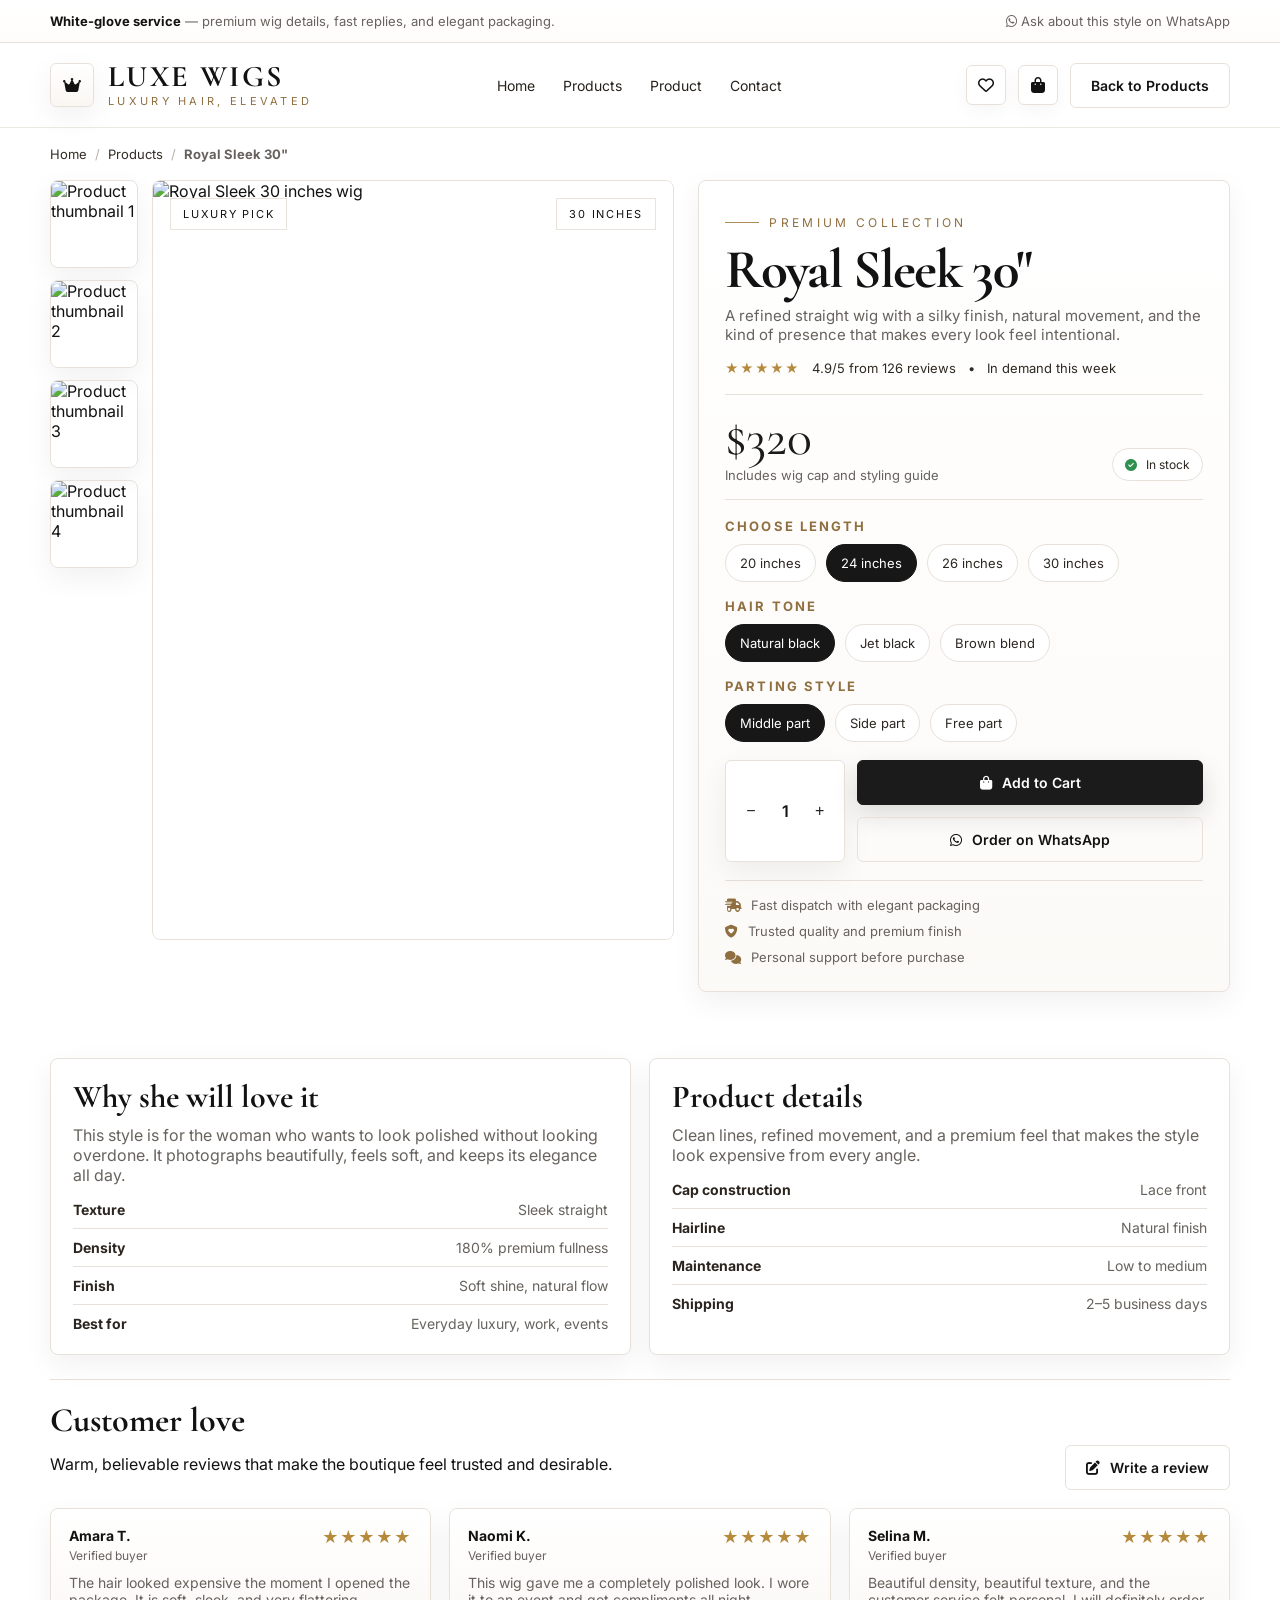
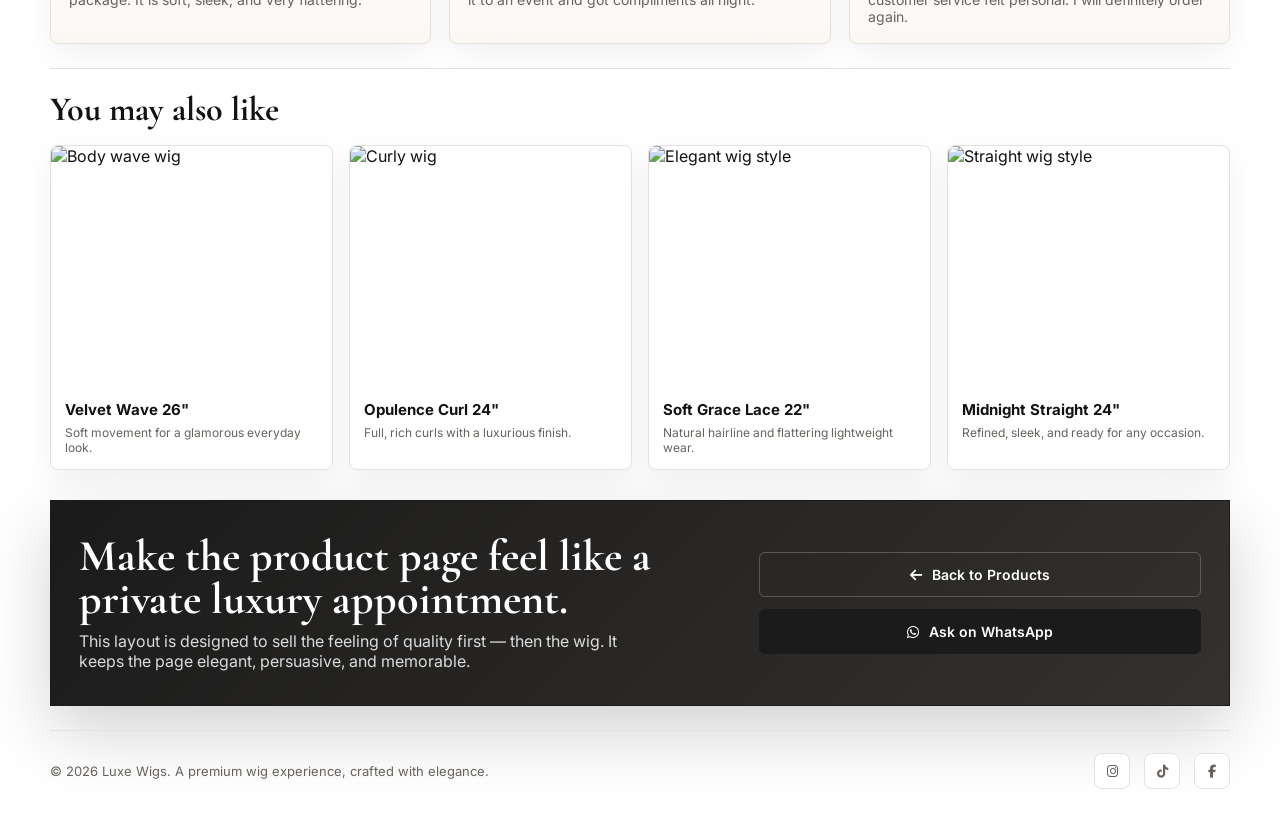
==== commit a15a956f: "Update product.html" ====
--- a/product.html
+++ b/product.html
@@ -3,324 +3,763 @@
 <head>
   <meta charset="UTF-8" />
   <meta name="viewport" content="width=device-width, initial-scale=1.0" />
-  <title>Luxury Body Wave Wig | Glamour Glitz</title>
+  <title>LUXE WIGS — Product</title>
   <link rel="preconnect" href="https://fonts.googleapis.com">
   <link rel="preconnect" href="https://fonts.gstatic.com" crossorigin>
-  <link href="https://fonts.googleapis.com/css2?family=Cormorant+Garamond:wght@400;500;600;700&family=Inter:wght@300;400;500;600;700&display=swap" rel="stylesheet">
-  <link rel="stylesheet" href="styles.css" />
+  <link href="https://fonts.googleapis.com/css2?family=Inter:wght@400;500;600;700;800&family=Cormorant+Garamond:wght@500;600;700&display=swap" rel="stylesheet">
+  <link rel="stylesheet" href="https://cdnjs.cloudflare.com/ajax/libs/font-awesome/6.5.0/css/all.min.css" crossorigin="anonymous" referrerpolicy="no-referrer" />
+  <style>
+    :root {
+      --bg: #ffffff;
+      --ink: #121212;
+      --muted: #67625d;
+      --soft: #f7f4ef;
+      --line: #e7e1da;
+      --gold: #b08d57;
+      --gold-deep: #8f6f40;
+      --shadow: 0 18px 50px rgba(16, 16, 16, 0.08);
+      --shadow-soft: 0 10px 30px rgba(16, 16, 16, 0.06);
+      --radius: 8px;
+      --radius-sm: 6px;
+    }
+    * { box-sizing: border-box; }
+    html, body { margin: 0; padding: 0; background: var(--bg); color: var(--ink); font-family: Inter, sans-serif; }
+    a { color: inherit; text-decoration: none; }
+    img { display: block; width: 100%; }
+
+    .container { width: min(1180px, calc(100% - 48px)); margin: 0 auto; }
+
+    .topbar {
+      border-bottom: 1px solid var(--line);
+      font-size: 13px;
+      color: var(--muted);
+      background: linear-gradient(180deg, #fff, #fffdfb);
+    }
+    .topbar .container {
+      min-height: 42px;
+      display: flex;
+      align-items: center;
+      justify-content: space-between;
+      gap: 16px;
+    }
+    .topbar strong { color: var(--ink); }
+
+    header {
+      position: sticky;
+      top: 0;
+      z-index: 30;
+      backdrop-filter: blur(14px);
+      background: rgba(255,255,255,0.92);
+      border-bottom: 1px solid rgba(231,225,218,0.8);
+    }
+    .nav {
+      min-height: 84px;
+      display: flex;
+      align-items: center;
+      justify-content: space-between;
+      gap: 20px;
+    }
+    .brand {
+      display: flex;
+      align-items: center;
+      gap: 14px;
+      min-width: 190px;
+    }
+    .mark {
+      width: 44px;
+      height: 44px;
+      border: 1px solid var(--line);
+      border-radius: var(--radius-sm);
+      display: grid;
+      place-items: center;
+      box-shadow: var(--shadow-soft);
+      background: linear-gradient(180deg, #fff, #faf7f2);
+    }
+    .brand h1 {
+      margin: 0;
+      font-family: "Cormorant Garamond", serif;
+      font-size: 30px;
+      letter-spacing: 0.08em;
+      line-height: 1;
+    }
+    .brand small {
+      display: block;
+      margin-top: 2px;
+      font-size: 11px;
+      letter-spacing: 0.3em;
+      text-transform: uppercase;
+      color: var(--gold-deep);
+    }
+    .menu { display: flex; align-items: center; gap: 28px; color: #27211c; font-size: 14px; }
+    .menu a { position: relative; padding: 6px 0; }
+    .menu a::after {
+      content: "";
+      position: absolute;
+      left: 0;
+      bottom: 0;
+      width: 100%;
+      height: 1px;
+      background: currentColor;
+      transform: scaleX(0);
+      transform-origin: left;
+      transition: transform 0.25s ease;
+      opacity: 0.5;
+    }
+    .menu a:hover::after { transform: scaleX(1); }
+    .nav-actions { display: flex; align-items: center; gap: 12px; }
+    .icon-btn {
+      width: 40px;
+      height: 40px;
+      border: 1px solid var(--line);
+      border-radius: var(--radius-sm);
+      background: #fff;
+      display: inline-grid;
+      place-items: center;
+      box-shadow: 0 6px 18px rgba(0,0,0,0.04);
+    }
+    .btn {
+      display: inline-flex;
+      align-items: center;
+      justify-content: center;
+      gap: 10px;
+      border: 1px solid #1b1b1b;
+      background: #1b1b1b;
+      color: #fff;
+      padding: 13px 20px;
+      border-radius: var(--radius-sm);
+      font-size: 14px;
+      font-weight: 600;
+      box-shadow: 0 10px 24px rgba(27,27,27,0.14);
+    }
+    .btn-outline {
+      background: transparent;
+      color: var(--ink);
+      border-color: var(--line);
+      box-shadow: none;
+    }
+
+    .breadcrumbs {
+      padding: 18px 0;
+      font-size: 13px;
+      color: var(--muted);
+    }
+    .breadcrumbs a { color: #342d26; }
+    .breadcrumbs span { margin: 0 8px; color: #b6b0a8; }
+
+    .product-layout {
+      display: grid;
+      grid-template-columns: 1.08fr 0.92fr;
+      gap: 24px;
+      align-items: start;
+      padding-bottom: 42px;
+    }
+
+    .gallery {
+      position: sticky;
+      top: 108px;
+      display: grid;
+      grid-template-columns: 88px 1fr;
+      gap: 14px;
+      align-items: start;
+    }
+    .thumbs {
+      display: grid;
+      gap: 12px;
+    }
+    .thumbs img,
+    .main-image img {
+      border: 1px solid var(--line);
+      border-radius: var(--radius);
+      object-fit: cover;
+      box-shadow: var(--shadow-soft);
+    }
+    .thumbs img { height: 88px; cursor: pointer; }
+    .main-image {
+      position: relative;
+      overflow: hidden;
+      border-radius: var(--radius);
+    }
+    .main-image img {
+      height: 760px;
+      width: 100%;
+    }
+    .badge {
+      position: absolute;
+      top: 18px;
+      left: 18px;
+      background: rgba(255,255,255,0.94);
+      border: 1px solid rgba(231,225,218,0.92);
+      padding: 8px 12px;
+      font-size: 11px;
+      text-transform: uppercase;
+      letter-spacing: 0.16em;
+      z-index: 1;
+    }
+    .badge.right {
+      right: 18px;
+      left: auto;
+    }
+
+    .details {
+      border: 1px solid var(--line);
+      border-radius: var(--radius);
+      background: linear-gradient(180deg, #fff, #fcfaf7);
+      box-shadow: var(--shadow-soft);
+      padding: 26px;
+    }
+    .eyebrow {
+      display: inline-flex;
+      align-items: center;
+      gap: 10px;
+      font-size: 12px;
+      text-transform: uppercase;
+      letter-spacing: 0.28em;
+      color: var(--gold-deep);
+      margin-bottom: 14px;
+    }
+    .eyebrow::before {
+      content: "";
+      width: 34px;
+      height: 1px;
+      background: var(--gold);
+    }
+    .details h2 {
+      margin: 0 0 10px;
+      font-family: "Cormorant Garamond", serif;
+      font-size: clamp(36px, 4.3vw, 62px);
+      line-height: 0.95;
+      letter-spacing: -0.03em;
+    }
+    .summary {
+      color: var(--muted);
+      font-size: 15px;
+      margin: 0 0 16px;
+      max-width: 58ch;
+    }
+    .rating-row {
+      display: flex;
+      flex-wrap: wrap;
+      align-items: center;
+      gap: 12px;
+      color: #2f2922;
+      margin-bottom: 18px;
+      font-size: 13px;
+    }
+    .stars { color: #b58a3d; letter-spacing: 1px; }
+    .price-row {
+      display: flex;
+      align-items: end;
+      justify-content: space-between;
+      gap: 16px;
+      margin: 18px 0 18px;
+      padding: 18px 0;
+      border-top: 1px solid var(--line);
+      border-bottom: 1px solid var(--line);
+    }
+    .price {
+      font-family: "Cormorant Garamond", serif;
+      font-size: 52px;
+      line-height: 0.95;
+      color: #1b1b1b;
+    }
+    .price small {
+      display: block;
+      margin-top: 6px;
+      font-size: 13px;
+      color: var(--muted);
+      font-family: Inter, sans-serif;
+      font-weight: 400;
+    }
+    .stock {
+      padding: 8px 12px;
+      border: 1px solid var(--line);
+      border-radius: 999px;
+      font-size: 12px;
+      color: #2d2721;
+      background: #fff;
+      white-space: nowrap;
+    }
+    .stock i { color: #2f8f4e; margin-right: 6px; }
+
+    .option-group { margin-bottom: 16px; }
+    .option-group h3 {
+      font-size: 13px;
+      text-transform: uppercase;
+      letter-spacing: 0.16em;
+      color: var(--gold-deep);
+      margin: 0 0 10px;
+    }
+    .swatches { display: flex; flex-wrap: wrap; gap: 10px; }
+    .swatch {
+      border: 1px solid var(--line);
+      border-radius: 999px;
+      padding: 10px 14px;
+      font-size: 13px;
+      background: #fff;
+      color: #2d2721;
+    }
+    .swatch.active { background: #171717; color: #fff; border-color: #171717; }
+
+    .quantity-row {
+      display: grid;
+      grid-template-columns: 120px 1fr;
+      gap: 12px;
+      margin: 18px 0 18px;
+    }
+    .qty {
+      display: flex;
+      align-items: center;
+      justify-content: space-between;
+      border: 1px solid var(--line);
+      border-radius: var(--radius-sm);
+      background: #fff;
+      padding: 12px 14px;
+      box-shadow: var(--shadow-soft);
+    }
+    .qty button {
+      border: 0;
+      background: transparent;
+      font-size: 16px;
+      cursor: pointer;
+      color: #222;
+    }
+    .qty span { font-weight: 600; }
+
+    .actions { display: grid; gap: 12px; }
+    .actions .btn, .actions .btn-outline { width: 100%; }
+
+    .trust {
+      margin-top: 18px;
+      display: grid;
+      gap: 10px;
+      padding-top: 16px;
+      border-top: 1px solid var(--line);
+      color: var(--muted);
+      font-size: 13px;
+    }
+    .trust div { display: flex; align-items: center; gap: 10px; }
+    .trust i { color: var(--gold-deep); }
+
+    .split {
+      display: grid;
+      grid-template-columns: 1fr 1fr;
+      gap: 18px;
+      margin-top: 24px;
+    }
+    .panel {
+      border: 1px solid var(--line);
+      border-radius: var(--radius);
+      background: #fff;
+      box-shadow: var(--shadow-soft);
+      padding: 22px;
+    }
+    .panel h3 {
+      margin: 0 0 12px;
+      font-family: "Cormorant Garamond", serif;
+      font-size: 32px;
+      line-height: 1;
+    }
+    .panel p { margin: 0; color: var(--muted); }
+    .specs {
+      display: grid;
+      gap: 10px;
+      margin-top: 16px;
+    }
+    .spec {
+      display: flex;
+      justify-content: space-between;
+      gap: 12px;
+      border-top: 1px solid var(--line);
+      padding-top: 10px;
+      font-size: 14px;
+    }
+    .spec:first-child { border-top: 0; padding-top: 0; }
+    .spec strong { color: #2c251f; }
+    .spec span { color: var(--muted); text-align: right; }
+
+    .reviews {
+      margin-top: 24px;
+      padding-top: 24px;
+      border-top: 1px solid var(--line);
+    }
+    .reviews-head {
+      display: flex;
+      justify-content: space-between;
+      align-items: end;
+      gap: 20px;
+      margin-bottom: 18px;
+    }
+    .reviews-head h3 {
+      margin: 0;
+      font-family: "Cormorant Garamond", serif;
+      font-size: 34px;
+      line-height: 1;
+    }
+    .reviews-grid {
+      display: grid;
+      grid-template-columns: repeat(3, 1fr);
+      gap: 18px;
+    }
+    .review {
+      border: 1px solid var(--line);
+      background: linear-gradient(180deg, #fff, #fbf8f4);
+      border-radius: var(--radius);
+      padding: 18px;
+      box-shadow: var(--shadow-soft);
+    }
+    .review .top { display: flex; justify-content: space-between; gap: 12px; margin-bottom: 10px; }
+    .review strong { display: block; font-size: 14px; }
+    .review span.meta { color: var(--muted); font-size: 12px; }
+    .review p { margin: 0; color: var(--muted); font-size: 14px; }
+
+    .related {
+      margin-top: 24px;
+      padding-top: 24px;
+      border-top: 1px solid var(--line);
+    }
+    .related h3 {
+      margin: 0 0 18px;
+      font-family: "Cormorant Garamond", serif;
+      font-size: 34px;
+      line-height: 1;
+    }
+    .related-grid {
+      display: grid;
+      grid-template-columns: repeat(4, 1fr);
+      gap: 16px;
+    }
+    .related-card {
+      border: 1px solid var(--line);
+      border-radius: var(--radius);
+      overflow: hidden;
+      box-shadow: var(--shadow-soft);
+      background: #fff;
+    }
+    .related-card .img { height: 240px; }
+    .related-card .img img { width: 100%; height: 100%; object-fit: cover; }
+    .related-card .body { padding: 14px; }
+    .related-card h4 { margin: 0 0 6px; font-size: 15px; }
+    .related-card p { margin: 0; color: var(--muted); font-size: 12px; }
+
+    .cta {
+      margin-top: 30px;
+      border: 1px solid #1b1b1b;
+      background:
+        linear-gradient(135deg, rgba(17,17,17,0.96), rgba(35,32,28,0.92)),
+        url('https://images.unsplash.com/photo-1522338242992-e1a54906a8da?auto=format&fit=crop&w=1600&q=80') center/cover;
+      color: #fff;
+      border-radius: 0;
+      overflow: hidden;
+      box-shadow: 0 26px 70px rgba(0,0,0,0.18);
+    }
+    .cta-inner {
+      padding: 34px 28px;
+      display: grid;
+      grid-template-columns: 1.2fr 0.8fr;
+      gap: 18px;
+      align-items: center;
+    }
+    .cta h3 {
+      margin: 0 0 10px;
+      font-family: "Cormorant Garamond", serif;
+      font-size: 44px;
+      line-height: 0.98;
+    }
+    .cta p { margin: 0; color: rgba(255,255,255,0.84); max-width: 56ch; }
+    .cta .actions { display: flex; justify-content: end; gap: 12px; flex-wrap: wrap; }
+    .cta .btn { box-shadow: none; }
+    .cta .btn-outline { border-color: rgba(255,255,255,0.22); color: #fff; }
+
+    footer {
+      padding: 24px 0 34px;
+      color: var(--muted);
+      font-size: 13px;
+    }
+    .footer-wrap {
+      border-top: 1px solid var(--line);
+      padding-top: 22px;
+      display: flex;
+      align-items: center;
+      justify-content: space-between;
+      gap: 20px;
+      flex-wrap: wrap;
+    }
+    .social { display: flex; gap: 14px; }
+    .social a {
+      width: 36px;
+      height: 36px;
+      border: 1px solid var(--line);
+      border-radius: 8px;
+      display: grid;
+      place-items: center;
+      background: #fff;
+    }
+
+    @media (max-width: 1100px) {
+      .product-layout, .split, .cta-inner { grid-template-columns: 1fr; }
+      .gallery { position: static; }
+      .main-image img { height: 620px; }
+      .reviews-grid, .related-grid { grid-template-columns: repeat(2, 1fr); }
+    }
+    @media (max-width: 760px) {
+      .container { width: min(1180px, calc(100% - 28px)); }
+      .topbar .container, .nav { flex-direction: column; align-items: start; padding: 12px 0; }
+      .menu { gap: 18px; flex-wrap: wrap; }
+      .nav-actions { width: 100%; justify-content: space-between; }
+      .product-layout, .reviews-grid, .related-grid { grid-template-columns: 1fr; }
+      .gallery { grid-template-columns: 1fr; }
+      .thumbs { grid-template-columns: repeat(4, 1fr); }
+      .quantity-row { grid-template-columns: 1fr; }
+      .reviews-head, .cta .actions { flex-direction: column; align-items: start; }
+    }
+  </style>
 </head>
 <body>
-
-  <div class="announcement-bar">
-    <span>Luxury body wave collection with a soft, seamless finish</span>
+  <div class="topbar">
+    <div class="container">
+      <div><strong>White-glove service</strong> — premium wig details, fast replies, and elegant packaging.</div>
+      <div><i class="fa-brands fa-whatsapp"></i> Ask about this style on WhatsApp</div>
+    </div>
   </div>
 
-  <header class="site-header">
-    <div class="header-inner">
-      <button class="icon-btn mobile-menu-btn" aria-label="Open menu">☰</button>
-
+  <header>
+    <div class="container nav">
       <a href="index.html" class="brand">
-        <span class="brand-top">GLAMOUR GLITZ</span>
-        <span class="brand-bottom">luxury hair</span>
+        <div class="mark"><i class="fa-solid fa-crown"></i></div>
+        <div>
+          <h1>LUXE WIGS</h1>
+          <small>Luxury hair, elevated</small>
+        </div>
       </a>
 
-      <nav class="main-nav" aria-label="Primary navigation">
+      <nav class="menu" aria-label="Primary">
         <a href="index.html">Home</a>
-        <a href="products.html" class="active">Shop by ▾</a>
-        <a href="products.html#collections">Collections</a>
-        <a href="product.html">Our Story</a>
-        <a href="index.html#contact">Get in touch</a>
-        <a href="index.html#faq">FAQs</a>
+        <a href="products.html">Products</a>
+        <a href="product.html">Product</a>
+        <a href="#footer">Contact</a>
       </nav>
 
-      <div class="header-actions">
-        <button class="icon-btn" aria-label="Search">⌕</button>
-        <button class="icon-btn" aria-label="Account">◌</button>
-        <button class="icon-btn" aria-label="Wishlist">♡</button>
-        <button class="icon-btn" aria-label="Cart">👜</button>
+      <div class="nav-actions">
+        <a class="icon-btn" href="#"><i class="fa-regular fa-heart"></i></a>
+        <a class="icon-btn" href="#"><i class="fa-solid fa-bag-shopping"></i></a>
+        <a class="btn btn-outline" href="products.html">Back to Products</a>
       </div>
     </div>
   </header>
 
-  <main>
-    <section class="product-page">
-      <div class="product-gallery">
-        <div class="main-image-frame">
-          <img src="hero.webp" alt="Luxury body wave wig main view" class="main-product-image" />
-          <span class="badge badge-floating">Best Seller</span>
-        </div>
-
-        <div class="thumbnail-row">
-          <button class="thumb-btn active" type="button" aria-label="View main image">
-            <img src="hero.webp" alt="Thumbnail 1" />
-          </button>
-          <button class="thumb-btn" type="button" aria-label="View alternate image">
-            <img src="w1.jpg" alt="Thumbnail 2" />
-          </button>
-          <button class="thumb-btn" type="button" aria-label="View alternate image">
-            <img src="smooth.webp" alt="Thumbnail 3" />
-          </button>
-          <button class="thumb-btn" type="button" aria-label="View alternate image">
-            <img src="a4.webp" alt="Thumbnail 4" />
-          </button>
-        </div>
-
-        <div class="product-highlights-panel">
-          <div class="highlight-pill">HD Lace Ready</div>
-          <div class="highlight-pill">Soft Body Wave</div>
-          <div class="highlight-pill">Beginner Friendly</div>
-          <div class="highlight-pill">Heat Safe Finish</div>
-        </div>
-      </div>
-
-      <div class="product-details">
-        <p class="eyebrow">Luxury wig collection</p>
-        <h1>Luxury Body Wave Wig</h1>
-
-        <div class="rating-line">
+  <main class="container">
+    <div class="breadcrumbs">
+      <a href="index.html">Home</a><span>/</span><a href="products.html">Products</a><span>/</span><strong>Royal Sleek 30"</strong>
+    </div>
+
+    <section class="product-layout">
+      <div class="gallery">
+        <div class="thumbs">
+          <img src="https://images.unsplash.com/photo-1497636320844-4e7a2e7b2a4d?auto=format&fit=crop&w=800&q=80" alt="Product thumbnail 1" />
+          <img src="https://images.unsplash.com/photo-1521572267360-ee0c2909d518?auto=format&fit=crop&w=800&q=80" alt="Product thumbnail 2" />
+          <img src="https://images.unsplash.com/photo-1522338140262-f46f5913618a?auto=format&fit=crop&w=800&q=80" alt="Product thumbnail 3" />
+          <img src="https://images.unsplash.com/photo-1524503033411-f0f8c33c44bb?auto=format&fit=crop&w=800&q=80" alt="Product thumbnail 4" />
+        </div>
+        <div class="main-image">
+          <span class="badge">Luxury pick</span>
+          <span class="badge right">30 inches</span>
+          <img src="https://images.unsplash.com/photo-1497636320844-4e7a2e7b2a4d?auto=format&fit=crop&w=1600&q=80" alt="Royal Sleek 30 inches wig" />
+        </div>
+      </div>
+
+      <aside class="details">
+        <div class="eyebrow">Premium collection</div>
+        <h2>Royal Sleek 30"</h2>
+        <p class="summary">
+          A refined straight wig with a silky finish, natural movement, and the kind of presence that makes every look feel intentional.
+        </p>
+
+        <div class="rating-row">
           <span class="stars">★★★★★</span>
-          <span>4.9 out of 5</span>
-          <span class="review-count">128 reviews</span>
-        </div>
-
-        <p class="price big-price">$180.00 USD</p>
-
-        <p class="product-summary">
-          A rich, flowing body wave unit that brings instant elegance, volume, and movement.
-          Designed to melt beautifully, hold style, and give you that high-end salon finish.
+          <span>4.9/5 from 126 reviews</span>
+          <span>•</span>
+          <span>In demand this week</span>
+        </div>
+
+        <div class="price-row">
+          <div class="price">$320<small>Includes wig cap and styling guide</small></div>
+          <div class="stock"><i class="fa-solid fa-circle-check"></i> In stock</div>
+        </div>
+
+        <div class="option-group">
+          <h3>Choose length</h3>
+          <div class="swatches">
+            <span class="swatch">20 inches</span>
+            <span class="swatch active">24 inches</span>
+            <span class="swatch">26 inches</span>
+            <span class="swatch">30 inches</span>
+          </div>
+        </div>
+
+        <div class="option-group">
+          <h3>Hair tone</h3>
+          <div class="swatches">
+            <span class="swatch active">Natural black</span>
+            <span class="swatch">Jet black</span>
+            <span class="swatch">Brown blend</span>
+          </div>
+        </div>
+
+        <div class="option-group">
+          <h3>Parting style</h3>
+          <div class="swatches">
+            <span class="swatch active">Middle part</span>
+            <span class="swatch">Side part</span>
+            <span class="swatch">Free part</span>
+          </div>
+        </div>
+
+        <div class="quantity-row">
+          <div class="qty"><button>−</button><span>1</span><button>+</button></div>
+          <div class="actions">
+            <a class="btn" href="#"><i class="fa-solid fa-bag-shopping"></i> Add to Cart</a>
+            <a class="btn btn-outline" href="#"><i class="fa-brands fa-whatsapp"></i> Order on WhatsApp</a>
+          </div>
+        </div>
+
+        <div class="trust">
+          <div><i class="fa-solid fa-truck-fast"></i> Fast dispatch with elegant packaging</div>
+          <div><i class="fa-solid fa-shield-heart"></i> Trusted quality and premium finish</div>
+          <div><i class="fa-solid fa-comments"></i> Personal support before purchase</div>
+        </div>
+      </aside>
+    </section>
+
+    <section class="split">
+      <div class="panel">
+        <h3>Why she will love it</h3>
+        <p>
+          This style is for the woman who wants to look polished without looking overdone. It photographs beautifully, feels soft, and keeps its elegance all day.
         </p>
-
-        <div class="option-group">
-          <label for="length">Length</label>
-          <select id="length">
-            <option>14 inches</option>
-            <option>16 inches</option>
-            <option>18 inches</option>
-            <option>20 inches</option>
-            <option>22 inches</option>
-            <option>24 inches</option>
-          </select>
-        </div>
-
-        <div class="option-group">
-          <label for="cap-size">Cap size</label>
-          <select id="cap-size">
-            <option>Small</option>
-            <option selected>Medium</option>
-            <option>Large</option>
-          </select>
-        </div>
-
-        <div class="option-group">
-          <label for="lace">Lace type</label>
-          <select id="lace">
-            <option>Transparent lace</option>
-            <option>HD lace</option>
-            <option>Swiss lace</option>
-          </select>
-        </div>
-
-        <div class="product-actions">
-          <div class="qty-selector">
-            <button type="button">−</button>
-            <input type="text" value="1" aria-label="Quantity" />
-            <button type="button">+</button>
-          </div>
-
-          <a href="#" class="btn btn-primary add-to-cart">Add to cart</a>
-        </div>
-
-        <div class="secondary-actions">
-          <a href="#" class="btn btn-secondary">♡ Add to wishlist</a>
-          <a href="#" class="btn btn-outline">Buy now</a>
-        </div>
-
-        <div class="trust-row">
-          <div>Free shipping over $200</div>
-          <div>Secure checkout</div>
-          <div>Easy returns</div>
-        </div>
-
-        <div class="product-accordion">
-          <details open>
-            <summary>Description</summary>
-            <p>
-              This body wave unit is made for soft glam lovers. It has a full, luxurious feel,
-              natural shine, and a beautiful wave pattern that gives effortless movement.
-              Wear it for brunch, date night, events, or everyday elegance.
-            </p>
-          </details>
-
-          <details>
-            <summary>Details</summary>
-            <ul>
-              <li>Pre-plucked hairline</li>
-              <li>Soft, full body wave texture</li>
-              <li>Can be styled with heat</li>
-              <li>Natural density for a realistic finish</li>
-              <li>Comfortable cap for all-day wear</li>
-            </ul>
-          </details>
-
-          <details>
-            <summary>Shipping and care</summary>
-            <p>
-              Store on a wig stand, brush gently from ends to roots, and use lightweight products
-              to maintain the smooth finish. Shipping details can be customized for your store setup.
-            </p>
-          </details>
+        <div class="specs">
+          <div class="spec"><strong>Texture</strong><span>Sleek straight</span></div>
+          <div class="spec"><strong>Density</strong><span>180% premium fullness</span></div>
+          <div class="spec"><strong>Finish</strong><span>Soft shine, natural flow</span></div>
+          <div class="spec"><strong>Best for</strong><span>Everyday luxury, work, events</span></div>
+        </div>
+      </div>
+
+      <div class="panel">
+        <h3>Product details</h3>
+        <p>
+          Clean lines, refined movement, and a premium feel that makes the style look expensive from every angle.
+        </p>
+        <div class="specs">
+          <div class="spec"><strong>Cap construction</strong><span>Lace front</span></div>
+          <div class="spec"><strong>Hairline</strong><span>Natural finish</span></div>
+          <div class="spec"><strong>Maintenance</strong><span>Low to medium</span></div>
+          <div class="spec"><strong>Shipping</strong><span>2–5 business days</span></div>
         </div>
       </div>
     </section>
 
-    <section class="product-story-section">
-      <div class="story-image-block">
-        <img src="final.jpg" alt="Luxury finished hair look" />
-      </div>
-
-      <div class="story-copy-block">
-        <p class="eyebrow">Why it stands out</p>
-        <h2>Everything about this wig is designed to feel expensive</h2>
-        <p>
-          The texture, the shine, the density, and the silhouette all work together to create a polished
-          result that looks custom and elevated.
-        </p>
-
-        <div class="story-badges">
-          <span>Natural movement</span>
-          <span>Soft and full</span>
-          <span>Luxury finish</span>
-          <span>Camera ready</span>
-        </div>
-
-        <a href="products.html" class="btn btn-primary">Back to collection</a>
+    <section class="reviews">
+      <div class="reviews-head">
+        <div>
+          <h3>Customer love</h3>
+          <p>Warm, believable reviews that make the boutique feel trusted and desirable.</p>
+        </div>
+        <a class="btn btn-outline" href="#"><i class="fa-solid fa-pen-to-square"></i> Write a review</a>
+      </div>
+
+      <div class="reviews-grid">
+        <article class="review">
+          <div class="top">
+            <div>
+              <strong>Amara T.</strong>
+              <span class="meta">Verified buyer</span>
+            </div>
+            <span class="stars">★★★★★</span>
+          </div>
+          <p>The hair looked expensive the moment I opened the package. It is soft, sleek, and very flattering.</p>
+        </article>
+        <article class="review">
+          <div class="top">
+            <div>
+              <strong>Naomi K.</strong>
+              <span class="meta">Verified buyer</span>
+            </div>
+            <span class="stars">★★★★★</span>
+          </div>
+          <p>This wig gave me a completely polished look. I wore it to an event and got compliments all night.</p>
+        </article>
+        <article class="review">
+          <div class="top">
+            <div>
+              <strong>Selina M.</strong>
+              <span class="meta">Verified buyer</span>
+            </div>
+            <span class="stars">★★★★★</span>
+          </div>
+          <p>Beautiful density, beautiful texture, and the customer service felt personal. I will definitely order again.</p>
+        </article>
       </div>
     </section>
 
-    <section class="before-after-section">
-      <div class="section-heading center">
-        <p class="eyebrow">Transformation</p>
-        <h2>From simple to stunning</h2>
-      </div>
-
-      <div class="before-after-grid">
-        <figure>
-          <img src="before.png" alt="Before hair transformation" />
-          <figcaption>Before</figcaption>
-        </figure>
-        <figure>
-          <img src="after.png" alt="After hair transformation" />
-          <figcaption>After</figcaption>
-        </figure>
+    <section class="related">
+      <h3>You may also like</h3>
+      <div class="related-grid">
+        <article class="related-card">
+          <div class="img"><img src="https://images.unsplash.com/photo-1515886657613-9f3515b0c78f?auto=format&fit=crop&w=1200&q=80" alt="Body wave wig" /></div>
+          <div class="body">
+            <h4>Velvet Wave 26"</h4>
+            <p>Soft movement for a glamorous everyday look.</p>
+          </div>
+        </article>
+        <article class="related-card">
+          <div class="img"><img src="https://images.unsplash.com/photo-1487412720507-e7ab37603c6f?auto=format&fit=crop&w=1200&q=80" alt="Curly wig" /></div>
+          <div class="body">
+            <h4>Opulence Curl 24"</h4>
+            <p>Full, rich curls with a luxurious finish.</p>
+          </div>
+        </article>
+        <article class="related-card">
+          <div class="img"><img src="https://images.unsplash.com/photo-1524504388940-b1c1722653e1?auto=format&fit=crop&w=1200&q=80" alt="Elegant wig style" /></div>
+          <div class="body">
+            <h4>Soft Grace Lace 22"</h4>
+            <p>Natural hairline and flattering lightweight wear.</p>
+          </div>
+        </article>
+        <article class="related-card">
+          <div class="img"><img src="https://images.unsplash.com/photo-1521572267360-ee0c2909d518?auto=format&fit=crop&w=1200&q=80" alt="Straight wig style" /></div>
+          <div class="body">
+            <h4>Midnight Straight 24"</h4>
+            <p>Refined, sleek, and ready for any occasion.</p>
+          </div>
+        </article>
       </div>
     </section>
 
-    <section class="review-section">
-      <div class="section-heading">
-        <p class="eyebrow">Customer love</p>
-        <h2>Reviews that feel like a mood board</h2>
-      </div>
-
-      <div class="review-grid">
-        <article class="review-card">
-          <p class="review-stars">★★★★★</p>
+    <section class="cta">
+      <div class="cta-inner">
+        <div>
+          <h3>Make the product page feel like a private luxury appointment.</h3>
           <p>
-            “The curls were soft, the lace melted perfectly, and it gave me instant confidence.”
+            This layout is designed to sell the feeling of quality first — then the wig. It keeps the page elegant, persuasive, and memorable.
           </p>
-          <span>Amara K.</span>
-        </article>
-
-        <article class="review-card">
-          <p class="review-stars">★★★★★</p>
-          <p>
-            “It looked exactly like the photos. Full, beautiful, and very easy to style.”
-          </p>
-          <span>Jordan T.</span>
-        </article>
-
-        <article class="review-card">
-          <p class="review-stars">★★★★★</p>
-          <p>
-            “The finish was so natural. I got compliments the first day I wore it.”
-          </p>
-          <span>Naomi S.</span>
-        </article>
-      </div>
-    </section>
-
-    <section class="related-products-section">
-      <div class="section-heading center">
-        <p class="eyebrow">You may also like</p>
-        <h2>More pieces with the same luxe energy</h2>
-      </div>
-
-      <div class="product-grid">
-        <article class="product-card">
-          <div class="product-image-wrap">
-            <img src="a1.jpg" alt="Clip-in extensions" />
-            <button class="wish-btn" aria-label="Add to wishlist">♡</button>
-          </div>
-          <h3>Clip-In Glam Extensions</h3>
-          <p class="price">$100.00 USD</p>
-          <a href="product.html" class="btn btn-card">Choose options</a>
-        </article>
-
-        <article class="product-card">
-          <div class="product-image-wrap">
-            <img src="w3.webp" alt="Natural black frontal wig" />
-            <button class="wish-btn" aria-label="Add to wishlist">♡</button>
-          </div>
-          <h3>Natural Black Frontal Wig</h3>
-          <p class="price">$150.00 USD</p>
-          <a href="product.html" class="btn btn-card">Choose options</a>
-        </article>
-
-        <article class="product-card">
-          <div class="product-image-wrap">
-            <img src="future.webp" alt="Copper curly wig" />
-            <button class="wish-btn" aria-label="Add to wishlist">♡</button>
-          </div>
-          <h3>Copper Curl Highlight Wig</h3>
-          <p class="price">$120.00 USD</p>
-          <a href="product.html" class="btn btn-card">Choose options</a>
-        </article>
-      </div>
-    </section>
-
-    <section class="cta-banner">
-      <div class="cta-banner-content">
-        <p class="eyebrow">Still deciding?</p>
-        <h2>Explore the full collection and find your perfect match.</h2>
-        <div class="hero-buttons">
-          <a href="products.html" class="btn btn-primary">Shop all products</a>
-          <a href="index.html" class="btn btn-secondary">Return home</a>
-        </div>
-      </div>
-      <div class="cta-banner-image">
-        <img src="a5.jpg" alt="Luxury hair model" />
+        </div>
+        <div class="actions">
+          <a class="btn btn-outline" href="products.html"><i class="fa-solid fa-arrow-left"></i> Back to Products</a>
+          <a class="btn" href="#"><i class="fa-brands fa-whatsapp"></i> Ask on WhatsApp</a>
+        </div>
       </div>
     </section>
   </main>
 
-  <footer class="site-footer" id="contact">
-    <div class="footer-brand">
-      <h2>Glamour Glitz</h2>
-      <p>Luxury wigs, frontals, closures, and extensions for elevated everyday glam.</p>
-    </div>
-
-    <div class="footer-links">
-      <a href="index.html">Home</a>
-      <a href="products.html">Shop</a>
-      <a href="product.html">Featured Product</a>
-      <a href="index.html#faq">FAQs</a>
-    </div>
-
-    <div class="footer-contact">
-      <p>Email: hello@glamourglitz.com</p>
-      <p>Instagram: @glamourglitz</p>
+  <footer id="footer">
+    <div class="container footer-wrap">
+      <div>© 2026 Luxe Wigs. A premium wig experience, crafted with elegance.</div>
+      <div class="social">
+        <a href="#"><i class="fa-brands fa-instagram"></i></a>
+        <a href="#"><i class="fa-brands fa-tiktok"></i></a>
+        <a href="#"><i class="fa-brands fa-facebook-f"></i></a>
+      </div>
     </div>
   </footer>
-
-  <script src="script.js"></script>
 </body>
 </html>
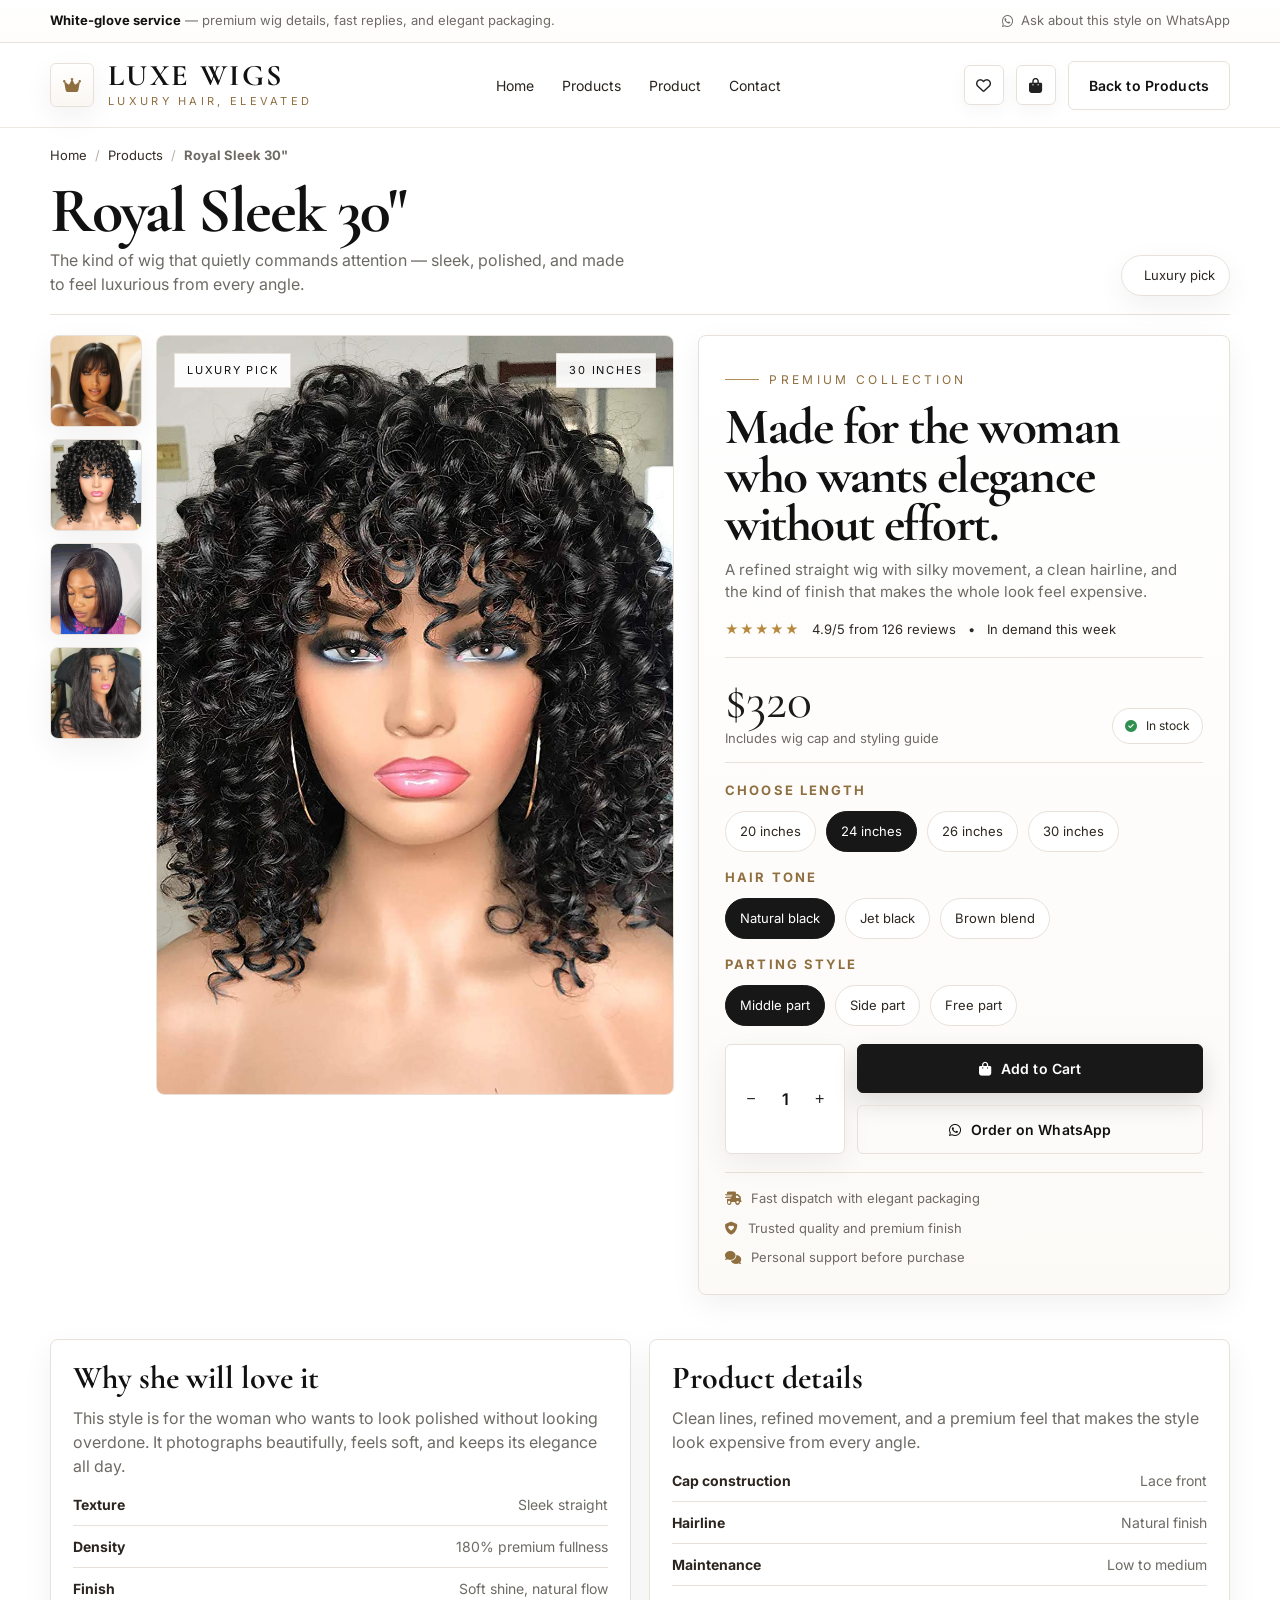
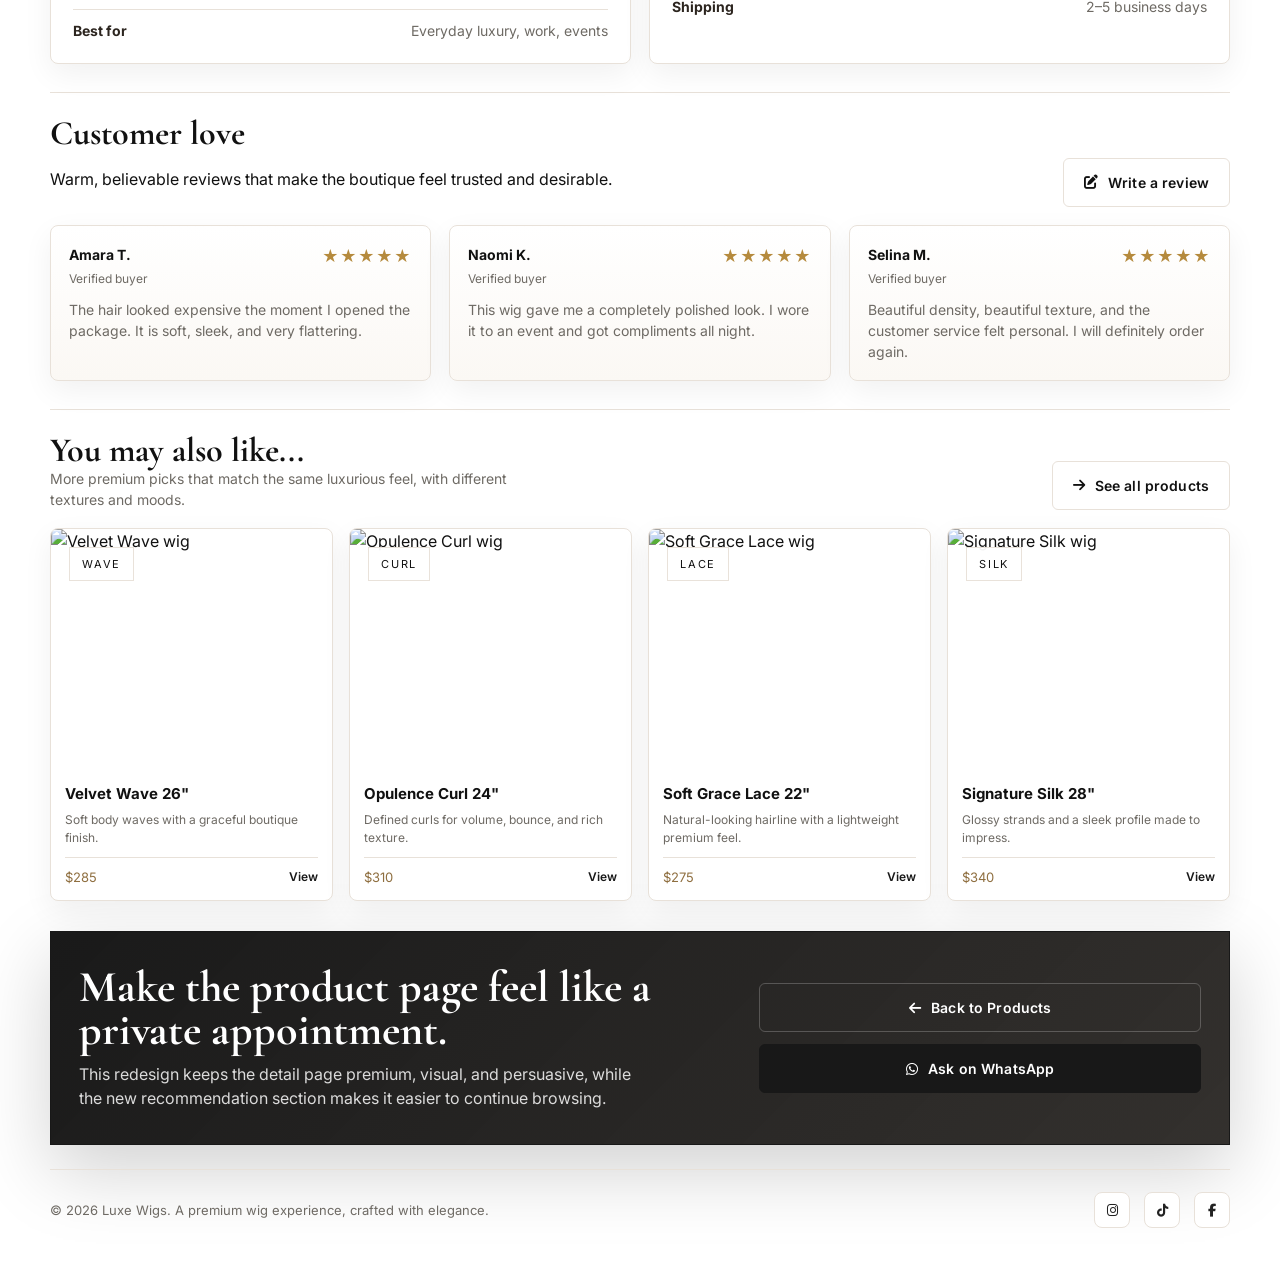
==== commit e8a1108c: "Update product.html" ====
--- a/product.html
+++ b/product.html
@@ -11,10 +11,9 @@
   <style>
     :root {
       --bg: #ffffff;
-      --ink: #121212;
-      --muted: #67625d;
-      --soft: #f7f4ef;
-      --line: #e7e1da;
+      --ink: #111111;
+      --muted: #6e6a64;
+      --line: #e8e1d9;
       --gold: #b08d57;
       --gold-deep: #8f6f40;
       --shadow: 0 18px 50px rgba(16, 16, 16, 0.08);
@@ -22,10 +21,15 @@
       --radius: 8px;
       --radius-sm: 6px;
     }
+
     * { box-sizing: border-box; }
     html, body { margin: 0; padding: 0; background: var(--bg); color: var(--ink); font-family: Inter, sans-serif; }
+    body { line-height: 1.5; }
     a { color: inherit; text-decoration: none; }
     img { display: block; width: 100%; }
+
+    @keyframes fadeUp { from { opacity: 0; transform: translateY(16px); } to { opacity: 1; transform: translateY(0); } }
+    @keyframes slowZoom { from { transform: scale(1.01); } to { transform: scale(1.08); } }
 
     .container { width: min(1180px, calc(100% - 48px)); margin: 0 auto; }
 
@@ -41,8 +45,11 @@
       align-items: center;
       justify-content: space-between;
       gap: 16px;
+      flex-wrap: wrap;
     }
     .topbar strong { color: var(--ink); }
+    .topbar .mini-links { display: flex; gap: 18px; flex-wrap: wrap; }
+    .topbar .mini-links span { display: inline-flex; align-items: center; gap: 8px; }
 
     header {
       position: sticky;
@@ -50,7 +57,7 @@
       z-index: 30;
       backdrop-filter: blur(14px);
       background: rgba(255,255,255,0.92);
-      border-bottom: 1px solid rgba(231,225,218,0.8);
+      border-bottom: 1px solid rgba(232,225,217,0.8);
     }
     .nav {
       min-height: 84px;
@@ -75,6 +82,7 @@
       box-shadow: var(--shadow-soft);
       background: linear-gradient(180deg, #fff, #faf7f2);
     }
+    .mark i { color: var(--gold-deep); font-size: 16px; }
     .brand h1 {
       margin: 0;
       font-family: "Cormorant Garamond", serif;
@@ -90,7 +98,7 @@
       text-transform: uppercase;
       color: var(--gold-deep);
     }
-    .menu { display: flex; align-items: center; gap: 28px; color: #27211c; font-size: 14px; }
+    .menu { display: flex; align-items: center; gap: 28px; color: #29231e; font-size: 14px; flex-wrap: wrap; }
     .menu a { position: relative; padding: 6px 0; }
     .menu a::after {
       content: "";
@@ -116,56 +124,87 @@
       display: inline-grid;
       place-items: center;
       box-shadow: 0 6px 18px rgba(0,0,0,0.04);
-    }
+      transition: transform 0.2s ease, box-shadow 0.2s ease, border-color 0.2s ease;
+    }
+    .icon-btn i { color: #222; font-size: 15px; }
+    .icon-btn:hover { transform: translateY(-1px); box-shadow: 0 10px 24px rgba(0,0,0,0.08); border-color: #ccb79a; }
     .btn {
       display: inline-flex;
       align-items: center;
       justify-content: center;
       gap: 10px;
-      border: 1px solid #1b1b1b;
-      background: #1b1b1b;
+      border: 1px solid #181818;
+      background: #181818;
       color: #fff;
       padding: 13px 20px;
       border-radius: var(--radius-sm);
       font-size: 14px;
       font-weight: 600;
-      box-shadow: 0 10px 24px rgba(27,27,27,0.14);
-    }
-    .btn-outline {
-      background: transparent;
-      color: var(--ink);
-      border-color: var(--line);
-      box-shadow: none;
-    }
+      letter-spacing: 0.01em;
+      box-shadow: 0 10px 24px rgba(24,24,24,0.14);
+      transition: transform 0.2s ease, box-shadow 0.2s ease, background 0.2s ease;
+    }
+    .btn:hover { transform: translateY(-1px); box-shadow: 0 14px 30px rgba(24,24,24,0.18); }
+    .btn-outline { background: transparent; color: var(--ink); border-color: var(--line); box-shadow: none; }
 
     .breadcrumbs {
-      padding: 18px 0;
+      padding: 18px 0 10px;
       font-size: 13px;
       color: var(--muted);
     }
     .breadcrumbs a { color: #342d26; }
     .breadcrumbs span { margin: 0 8px; color: #b6b0a8; }
+
+    .page-title {
+      display: grid;
+      grid-template-columns: 1fr auto;
+      gap: 18px;
+      align-items: end;
+      margin: 6px 0 20px;
+      padding-bottom: 18px;
+      border-bottom: 1px solid var(--line);
+      animation: fadeUp 0.75s ease both;
+    }
+    .page-title h2 {
+      margin: 0 0 8px;
+      font-family: "Cormorant Garamond", serif;
+      font-size: clamp(40px, 5vw, 72px);
+      line-height: 0.92;
+      letter-spacing: -0.03em;
+    }
+    .page-title p { margin: 0; color: var(--muted); max-width: 58ch; }
+    .page-title .pill {
+      display: inline-flex;
+      align-items: center;
+      gap: 8px;
+      padding: 10px 14px;
+      border: 1px solid var(--line);
+      border-radius: 999px;
+      background: #fff;
+      font-size: 13px;
+      color: #2d2721;
+      box-shadow: var(--shadow-soft);
+      white-space: nowrap;
+    }
+    .pill i { color: var(--gold-deep); }
 
     .product-layout {
       display: grid;
       grid-template-columns: 1.08fr 0.92fr;
       gap: 24px;
       align-items: start;
-      padding-bottom: 42px;
+      padding-bottom: 38px;
     }
 
     .gallery {
       position: sticky;
       top: 108px;
       display: grid;
-      grid-template-columns: 88px 1fr;
+      grid-template-columns: 92px 1fr;
       gap: 14px;
       align-items: start;
     }
-    .thumbs {
-      display: grid;
-      gap: 12px;
-    }
+    .thumbs { display: grid; gap: 12px; }
     .thumbs img,
     .main-image img {
       border: 1px solid var(--line);
@@ -173,32 +212,26 @@
       object-fit: cover;
       box-shadow: var(--shadow-soft);
     }
-    .thumbs img { height: 88px; cursor: pointer; }
+    .thumbs img { height: 92px; cursor: pointer; }
     .main-image {
       position: relative;
       overflow: hidden;
       border-radius: var(--radius);
     }
-    .main-image img {
-      height: 760px;
-      width: 100%;
-    }
+    .main-image img { height: 760px; width: 100%; animation: slowZoom 20s ease-in-out infinite alternate; }
     .badge {
       position: absolute;
       top: 18px;
       left: 18px;
       background: rgba(255,255,255,0.94);
-      border: 1px solid rgba(231,225,218,0.92);
+      border: 1px solid rgba(232,225,217,0.95);
       padding: 8px 12px;
       font-size: 11px;
       text-transform: uppercase;
       letter-spacing: 0.16em;
       z-index: 1;
     }
-    .badge.right {
-      right: 18px;
-      left: auto;
-    }
+    .badge.right { right: 18px; left: auto; }
 
     .details {
       border: 1px solid var(--line);
@@ -217,25 +250,15 @@
       color: var(--gold-deep);
       margin-bottom: 14px;
     }
-    .eyebrow::before {
-      content: "";
-      width: 34px;
-      height: 1px;
-      background: var(--gold);
-    }
-    .details h2 {
+    .eyebrow::before { content: ""; width: 34px; height: 1px; background: var(--gold); }
+    .details h3 {
       margin: 0 0 10px;
       font-family: "Cormorant Garamond", serif;
-      font-size: clamp(36px, 4.3vw, 62px);
+      font-size: clamp(34px, 4vw, 58px);
       line-height: 0.95;
       letter-spacing: -0.03em;
     }
-    .summary {
-      color: var(--muted);
-      font-size: 15px;
-      margin: 0 0 16px;
-      max-width: 58ch;
-    }
+    .summary { color: var(--muted); font-size: 15px; margin: 0 0 16px; max-width: 58ch; }
     .rating-row {
       display: flex;
       flex-wrap: wrap;
@@ -282,7 +305,7 @@
     .stock i { color: #2f8f4e; margin-right: 6px; }
 
     .option-group { margin-bottom: 16px; }
-    .option-group h3 {
+    .option-group h4 {
       font-size: 13px;
       text-transform: uppercase;
       letter-spacing: 0.16em;
@@ -324,7 +347,6 @@
       color: #222;
     }
     .qty span { font-weight: 600; }
-
     .actions { display: grid; gap: 12px; }
     .actions .btn, .actions .btn-outline { width: 100%; }
 
@@ -340,11 +362,11 @@
     .trust div { display: flex; align-items: center; gap: 10px; }
     .trust i { color: var(--gold-deep); }
 
-    .split {
+    .story-grid {
+      margin-top: 6px;
       display: grid;
       grid-template-columns: 1fr 1fr;
       gap: 18px;
-      margin-top: 24px;
     }
     .panel {
       border: 1px solid var(--line);
@@ -353,7 +375,7 @@
       box-shadow: var(--shadow-soft);
       padding: 22px;
     }
-    .panel h3 {
+    .panel h4 {
       margin: 0 0 12px;
       font-family: "Cormorant Garamond", serif;
       font-size: 32px;
@@ -378,7 +400,7 @@
     .spec span { color: var(--muted); text-align: right; }
 
     .reviews {
-      margin-top: 24px;
+      margin-top: 28px;
       padding-top: 24px;
       border-top: 1px solid var(--line);
     }
@@ -389,7 +411,7 @@
       gap: 20px;
       margin-bottom: 18px;
     }
-    .reviews-head h3 {
+    .reviews-head h4 {
       margin: 0;
       font-family: "Cormorant Garamond", serif;
       font-size: 34px;
@@ -412,18 +434,26 @@
     .review span.meta { color: var(--muted); font-size: 12px; }
     .review p { margin: 0; color: var(--muted); font-size: 14px; }
 
-    .related {
-      margin-top: 24px;
+    .more-like {
+      margin-top: 28px;
       padding-top: 24px;
       border-top: 1px solid var(--line);
     }
-    .related h3 {
-      margin: 0 0 18px;
+    .more-like-head {
+      display: flex;
+      justify-content: space-between;
+      align-items: end;
+      gap: 20px;
+      margin-bottom: 18px;
+    }
+    .more-like-head h4 {
+      margin: 0;
       font-family: "Cormorant Garamond", serif;
       font-size: 34px;
       line-height: 1;
     }
-    .related-grid {
+    .more-like-head p { margin: 0; color: var(--muted); font-size: 14px; max-width: 56ch; }
+    .more-grid {
       display: grid;
       grid-template-columns: repeat(4, 1fr);
       gap: 16px;
@@ -434,18 +464,31 @@
       overflow: hidden;
       box-shadow: var(--shadow-soft);
       background: #fff;
-    }
-    .related-card .img { height: 240px; }
+      transition: transform 0.2s ease, box-shadow 0.2s ease;
+    }
+    .related-card:hover { transform: translateY(-3px); box-shadow: var(--shadow); }
+    .related-card .img { height: 240px; position: relative; }
     .related-card .img img { width: 100%; height: 100%; object-fit: cover; }
     .related-card .body { padding: 14px; }
-    .related-card h4 { margin: 0 0 6px; font-size: 15px; }
+    .related-card h5 { margin: 0 0 6px; font-size: 15px; }
     .related-card p { margin: 0; color: var(--muted); font-size: 12px; }
+    .related-card .foot {
+      margin-top: 10px;
+      padding-top: 10px;
+      border-top: 1px solid var(--line);
+      display: flex;
+      justify-content: space-between;
+      align-items: center;
+      font-size: 12px;
+    }
+    .related-card .foot a { font-weight: 600; color: #181818; }
+    .related-card .foot .price { font-family: Inter, sans-serif; font-size: 13px; color: var(--gold-deep); }
 
     .cta {
       margin-top: 30px;
-      border: 1px solid #1b1b1b;
+      border: 1px solid #181818;
       background:
-        linear-gradient(135deg, rgba(17,17,17,0.96), rgba(35,32,28,0.92)),
+        linear-gradient(135deg, rgba(16,16,16,0.96), rgba(34,31,28,0.92)),
         url('https://images.unsplash.com/photo-1522338242992-e1a54906a8da?auto=format&fit=crop&w=1600&q=80') center/cover;
       color: #fff;
       border-radius: 0;
@@ -459,7 +502,7 @@
       gap: 18px;
       align-items: center;
     }
-    .cta h3 {
+    .cta h4 {
       margin: 0 0 10px;
       font-family: "Cormorant Garamond", serif;
       font-size: 44px;
@@ -494,23 +537,23 @@
       place-items: center;
       background: #fff;
     }
+    .social a i { color: #222; }
 
     @media (max-width: 1100px) {
-      .product-layout, .split, .cta-inner { grid-template-columns: 1fr; }
+      .product-layout, .story-grid, .reviews-grid, .more-grid, .cta-inner { grid-template-columns: 1fr; }
       .gallery { position: static; }
       .main-image img { height: 620px; }
-      .reviews-grid, .related-grid { grid-template-columns: repeat(2, 1fr); }
     }
     @media (max-width: 760px) {
       .container { width: min(1180px, calc(100% - 28px)); }
       .topbar .container, .nav { flex-direction: column; align-items: start; padding: 12px 0; }
-      .menu { gap: 18px; flex-wrap: wrap; }
+      .menu { gap: 18px; }
       .nav-actions { width: 100%; justify-content: space-between; }
-      .product-layout, .reviews-grid, .related-grid { grid-template-columns: 1fr; }
       .gallery { grid-template-columns: 1fr; }
       .thumbs { grid-template-columns: repeat(4, 1fr); }
       .quantity-row { grid-template-columns: 1fr; }
-      .reviews-head, .cta .actions { flex-direction: column; align-items: start; }
+      .reviews-head, .more-like-head, .page-title { grid-template-columns: 1fr; }
+      .cta .actions { justify-content: start; }
     }
   </style>
 </head>
@@ -518,13 +561,13 @@
   <div class="topbar">
     <div class="container">
       <div><strong>White-glove service</strong> — premium wig details, fast replies, and elegant packaging.</div>
-      <div><i class="fa-brands fa-whatsapp"></i> Ask about this style on WhatsApp</div>
+      <div class="mini-links"><span><i class="fa-brands fa-whatsapp"></i> Ask about this style on WhatsApp</span></div>
     </div>
   </div>
 
   <header>
     <div class="container nav">
-      <a href="index.html" class="brand">
+      <a href="index.html" class="brand" aria-label="Luxe Wigs Home">
         <div class="mark"><i class="fa-solid fa-crown"></i></div>
         <div>
           <h1>LUXE WIGS</h1>
@@ -552,26 +595,36 @@
       <a href="index.html">Home</a><span>/</span><a href="products.html">Products</a><span>/</span><strong>Royal Sleek 30"</strong>
     </div>
 
+    <div class="page-title">
+      <div>
+        <h2>Royal Sleek 30"</h2>
+        <p>
+          The kind of wig that quietly commands attention — sleek, polished, and made to feel luxurious from every angle.
+        </p>
+      </div>
+      <div class="pill"><i class="fa-solid fa-sparkles"></i> Luxury pick</div>
+    </div>
+
     <section class="product-layout">
       <div class="gallery">
         <div class="thumbs">
-          <img src="https://images.unsplash.com/photo-1497636320844-4e7a2e7b2a4d?auto=format&fit=crop&w=800&q=80" alt="Product thumbnail 1" />
-          <img src="https://images.unsplash.com/photo-1521572267360-ee0c2909d518?auto=format&fit=crop&w=800&q=80" alt="Product thumbnail 2" />
-          <img src="https://images.unsplash.com/photo-1522338140262-f46f5913618a?auto=format&fit=crop&w=800&q=80" alt="Product thumbnail 3" />
-          <img src="https://images.unsplash.com/photo-1524503033411-f0f8c33c44bb?auto=format&fit=crop&w=800&q=80" alt="Product thumbnail 4" />
+          <img src="a1.jpg" alt="Product thumbnail 1" />
+          <img src="a2.jpg" alt="Product thumbnail 2" />
+          <img src="a4.webp" alt="Product thumbnail 3" />
+          <img src="before.png" alt="Product thumbnail 4" />
         </div>
         <div class="main-image">
           <span class="badge">Luxury pick</span>
           <span class="badge right">30 inches</span>
-          <img src="https://images.unsplash.com/photo-1497636320844-4e7a2e7b2a4d?auto=format&fit=crop&w=1600&q=80" alt="Royal Sleek 30 inches wig" />
+          <img src="a2.jpg" alt="Royal Sleek 30 inches wig" />
         </div>
       </div>
 
       <aside class="details">
         <div class="eyebrow">Premium collection</div>
-        <h2>Royal Sleek 30"</h2>
+        <h3>Made for the woman who wants elegance without effort.</h3>
         <p class="summary">
-          A refined straight wig with a silky finish, natural movement, and the kind of presence that makes every look feel intentional.
+          A refined straight wig with silky movement, a clean hairline, and the kind of finish that makes the whole look feel expensive.
         </p>
 
         <div class="rating-row">
@@ -587,7 +640,7 @@
         </div>
 
         <div class="option-group">
-          <h3>Choose length</h3>
+          <h4>Choose length</h4>
           <div class="swatches">
             <span class="swatch">20 inches</span>
             <span class="swatch active">24 inches</span>
@@ -597,7 +650,7 @@
         </div>
 
         <div class="option-group">
-          <h3>Hair tone</h3>
+          <h4>Hair tone</h4>
           <div class="swatches">
             <span class="swatch active">Natural black</span>
             <span class="swatch">Jet black</span>
@@ -606,7 +659,7 @@
         </div>
 
         <div class="option-group">
-          <h3>Parting style</h3>
+          <h4>Parting style</h4>
           <div class="swatches">
             <span class="swatch active">Middle part</span>
             <span class="swatch">Side part</span>
@@ -630,9 +683,9 @@
       </aside>
     </section>
 
-    <section class="split">
+    <section class="story-grid">
       <div class="panel">
-        <h3>Why she will love it</h3>
+        <h4>Why she will love it</h4>
         <p>
           This style is for the woman who wants to look polished without looking overdone. It photographs beautifully, feels soft, and keeps its elegance all day.
         </p>
@@ -645,7 +698,7 @@
       </div>
 
       <div class="panel">
-        <h3>Product details</h3>
+        <h4>Product details</h4>
         <p>
           Clean lines, refined movement, and a premium feel that makes the style look expensive from every angle.
         </p>
@@ -661,7 +714,7 @@
     <section class="reviews">
       <div class="reviews-head">
         <div>
-          <h3>Customer love</h3>
+          <h4>Customer love</h4>
           <p>Warm, believable reviews that make the boutique feel trusted and desirable.</p>
         </div>
         <a class="btn btn-outline" href="#"><i class="fa-solid fa-pen-to-square"></i> Write a review</a>
@@ -701,35 +754,49 @@
       </div>
     </section>
 
-    <section class="related">
-      <h3>You may also like</h3>
-      <div class="related-grid">
+    <section class="more-like">
+      <div class="more-like-head">
+        <div>
+          <h4>You may also like...</h4>
+          <p>More premium picks that match the same luxurious feel, with different textures and moods.</p>
+        </div>
+        <a class="btn btn-outline" href="products.html"><i class="fa-solid fa-arrow-right"></i> See all products</a>
+      </div>
+
+      <div class="more-grid">
         <article class="related-card">
-          <div class="img"><img src="https://images.unsplash.com/photo-1515886657613-9f3515b0c78f?auto=format&fit=crop&w=1200&q=80" alt="Body wave wig" /></div>
+          <div class="img"><span class="badge">Wave</span><img src="https://images.unsplash.com/photo-1515886657613-9f3515b0c78f?auto=format&fit=crop&w=1200&q=80" alt="Velvet Wave wig" /></div>
           <div class="body">
-            <h4>Velvet Wave 26"</h4>
-            <p>Soft movement for a glamorous everyday look.</p>
+            <h5>Velvet Wave 26"</h5>
+            <p>Soft body waves with a graceful boutique finish.</p>
+            <div class="foot"><span class="price">$285</span><a href="product.html">View</a></div>
           </div>
         </article>
+
         <article class="related-card">
-          <div class="img"><img src="https://images.unsplash.com/photo-1487412720507-e7ab37603c6f?auto=format&fit=crop&w=1200&q=80" alt="Curly wig" /></div>
+          <div class="img"><span class="badge">Curl</span><img src="https://images.unsplash.com/photo-1487412720507-e7ab37603c6f?auto=format&fit=crop&w=1200&q=80" alt="Opulence Curl wig" /></div>
           <div class="body">
-            <h4>Opulence Curl 24"</h4>
-            <p>Full, rich curls with a luxurious finish.</p>
+            <h5>Opulence Curl 24"</h5>
+            <p>Defined curls for volume, bounce, and rich texture.</p>
+            <div class="foot"><span class="price">$310</span><a href="product.html">View</a></div>
           </div>
         </article>
+
         <article class="related-card">
-          <div class="img"><img src="https://images.unsplash.com/photo-1524504388940-b1c1722653e1?auto=format&fit=crop&w=1200&q=80" alt="Elegant wig style" /></div>
+          <div class="img"><span class="badge">Lace</span><img src="https://images.unsplash.com/photo-1522338140262-f46f5913618a?auto=format&fit=crop&w=1200&q=80" alt="Soft Grace Lace wig" /></div>
           <div class="body">
-            <h4>Soft Grace Lace 22"</h4>
-            <p>Natural hairline and flattering lightweight wear.</p>
+            <h5>Soft Grace Lace 22"</h5>
+            <p>Natural-looking hairline with a lightweight premium feel.</p>
+            <div class="foot"><span class="price">$275</span><a href="product.html">View</a></div>
           </div>
         </article>
+
         <article class="related-card">
-          <div class="img"><img src="https://images.unsplash.com/photo-1521572267360-ee0c2909d518?auto=format&fit=crop&w=1200&q=80" alt="Straight wig style" /></div>
+          <div class="img"><span class="badge">Silk</span><img src="https://images.unsplash.com/photo-1524503033411-f0f8c33c44bb?auto=format&fit=crop&w=1200&q=80" alt="Signature Silk wig" /></div>
           <div class="body">
-            <h4>Midnight Straight 24"</h4>
-            <p>Refined, sleek, and ready for any occasion.</p>
+            <h5>Signature Silk 28"</h5>
+            <p>Glossy strands and a sleek profile made to impress.</p>
+            <div class="foot"><span class="price">$340</span><a href="product.html">View</a></div>
           </div>
         </article>
       </div>
@@ -738,9 +805,9 @@
     <section class="cta">
       <div class="cta-inner">
         <div>
-          <h3>Make the product page feel like a private luxury appointment.</h3>
+          <h4>Make the product page feel like a private appointment.</h4>
           <p>
-            This layout is designed to sell the feeling of quality first — then the wig. It keeps the page elegant, persuasive, and memorable.
+            This redesign keeps the detail page premium, visual, and persuasive, while the new recommendation section makes it easier to continue browsing.
           </p>
         </div>
         <div class="actions">
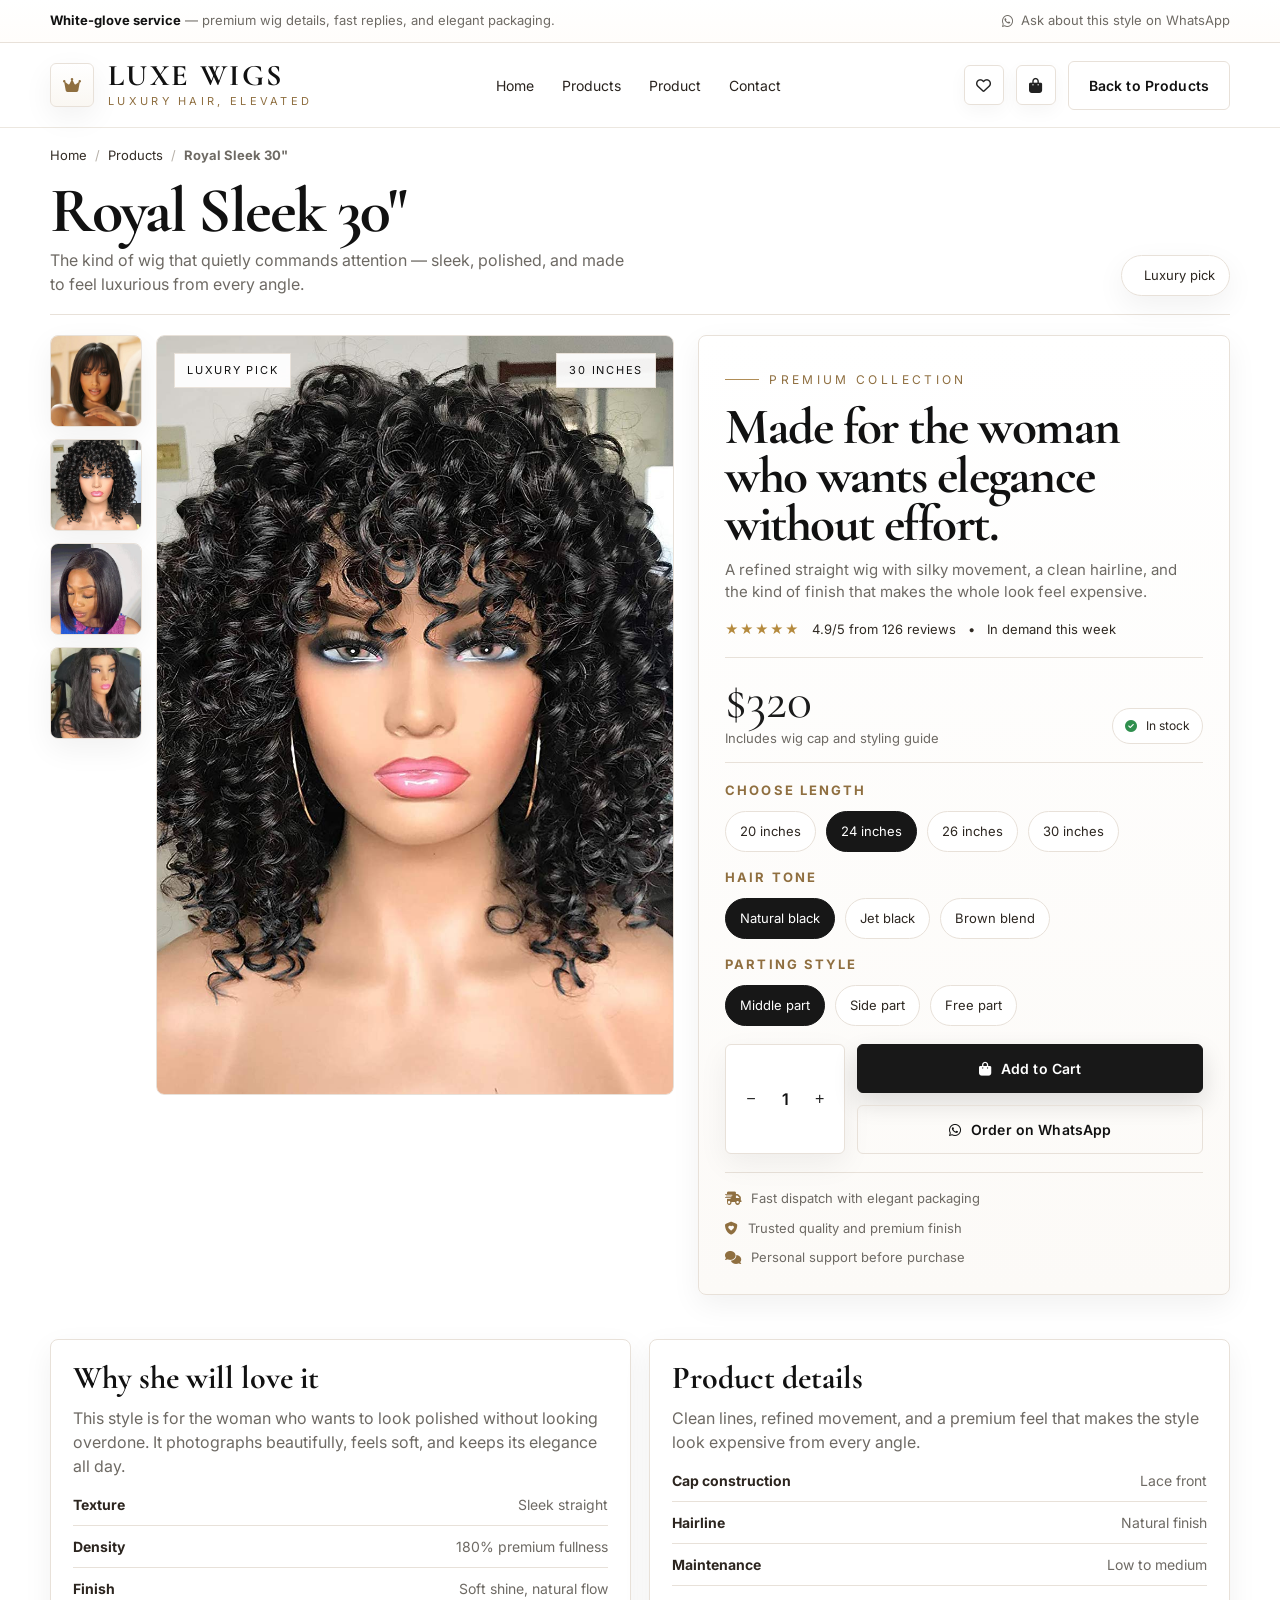
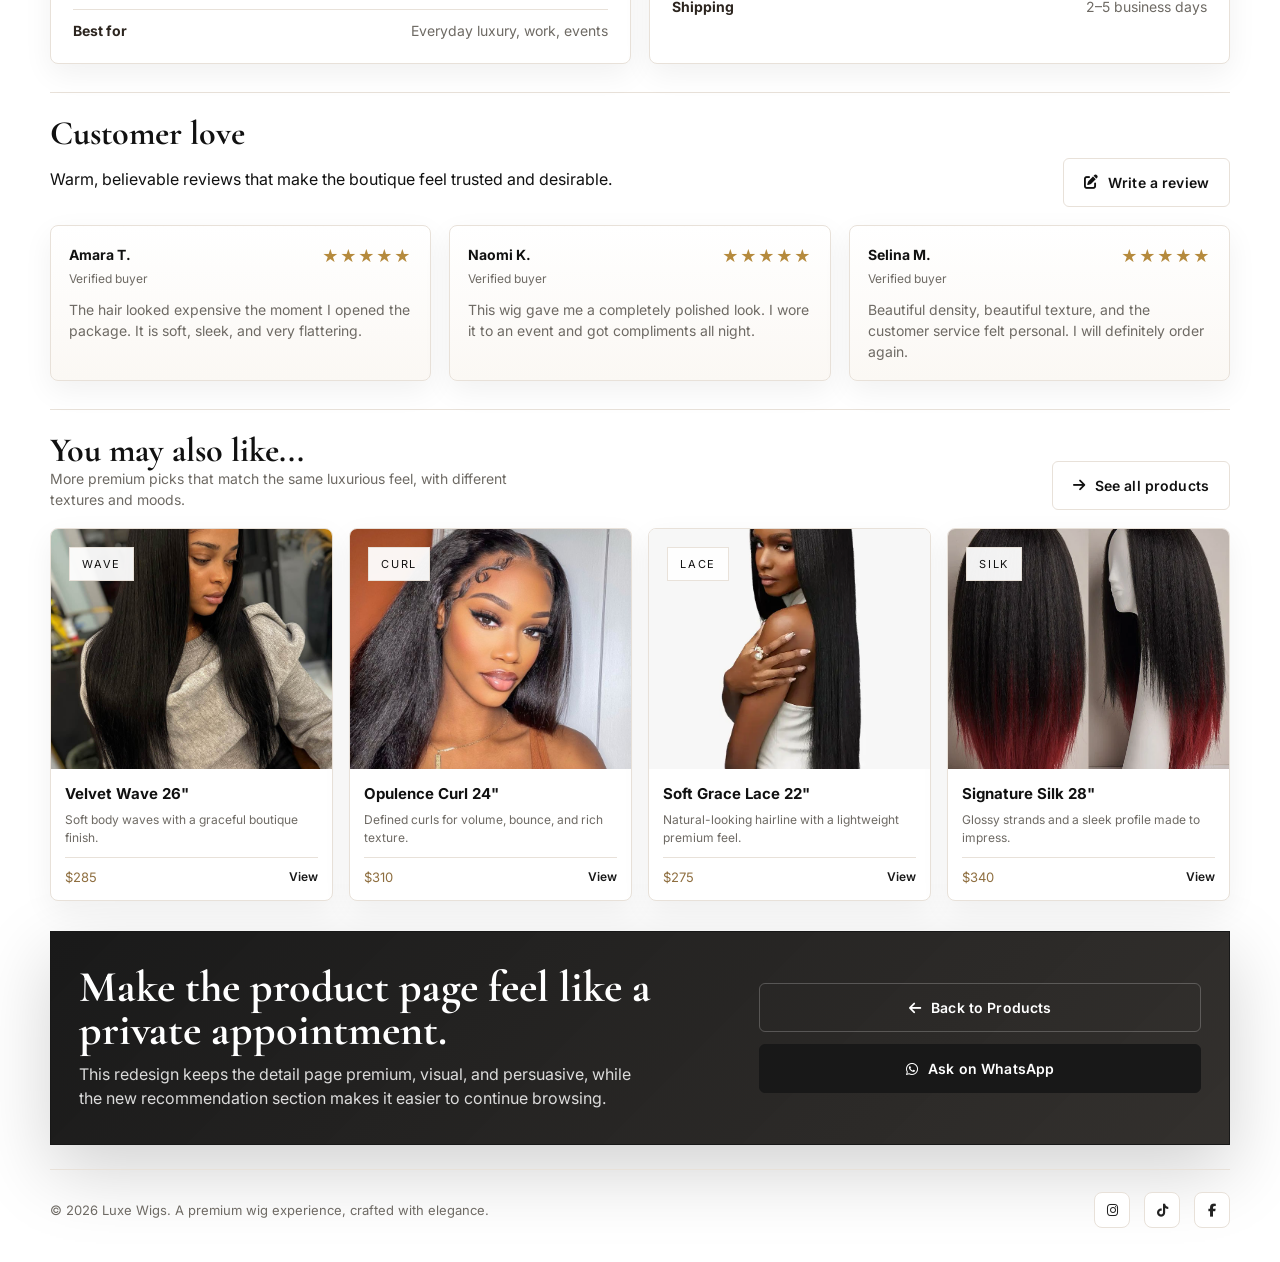
==== commit b23aa1f1: "Update product.html" ====
--- a/product.html
+++ b/product.html
@@ -765,7 +765,7 @@
 
       <div class="more-grid">
         <article class="related-card">
-          <div class="img"><span class="badge">Wave</span><img src="https://images.unsplash.com/photo-1515886657613-9f3515b0c78f?auto=format&fit=crop&w=1200&q=80" alt="Velvet Wave wig" /></div>
+          <div class="img"><span class="badge">Wave</span><img src="w1.jpg" alt="Velvet Wave wig" /></div>
           <div class="body">
             <h5>Velvet Wave 26"</h5>
             <p>Soft body waves with a graceful boutique finish.</p>
@@ -774,7 +774,7 @@
         </article>
 
         <article class="related-card">
-          <div class="img"><span class="badge">Curl</span><img src="https://images.unsplash.com/photo-1487412720507-e7ab37603c6f?auto=format&fit=crop&w=1200&q=80" alt="Opulence Curl wig" /></div>
+          <div class="img"><span class="badge">Curl</span><img src="w2.jpg" alt="Opulence Curl wig" /></div>
           <div class="body">
             <h5>Opulence Curl 24"</h5>
             <p>Defined curls for volume, bounce, and rich texture.</p>
@@ -783,7 +783,7 @@
         </article>
 
         <article class="related-card">
-          <div class="img"><span class="badge">Lace</span><img src="https://images.unsplash.com/photo-1522338140262-f46f5913618a?auto=format&fit=crop&w=1200&q=80" alt="Soft Grace Lace wig" /></div>
+          <div class="img"><span class="badge">Lace</span><img src="w3.webp" alt="Soft Grace Lace wig" /></div>
           <div class="body">
             <h5>Soft Grace Lace 22"</h5>
             <p>Natural-looking hairline with a lightweight premium feel.</p>
@@ -792,7 +792,7 @@
         </article>
 
         <article class="related-card">
-          <div class="img"><span class="badge">Silk</span><img src="https://images.unsplash.com/photo-1524503033411-f0f8c33c44bb?auto=format&fit=crop&w=1200&q=80" alt="Signature Silk wig" /></div>
+          <div class="img"><span class="badge">Silk</span><img src="smooth.webp" alt="Signature Silk wig" /></div>
           <div class="body">
             <h5>Signature Silk 28"</h5>
             <p>Glossy strands and a sleek profile made to impress.</p>
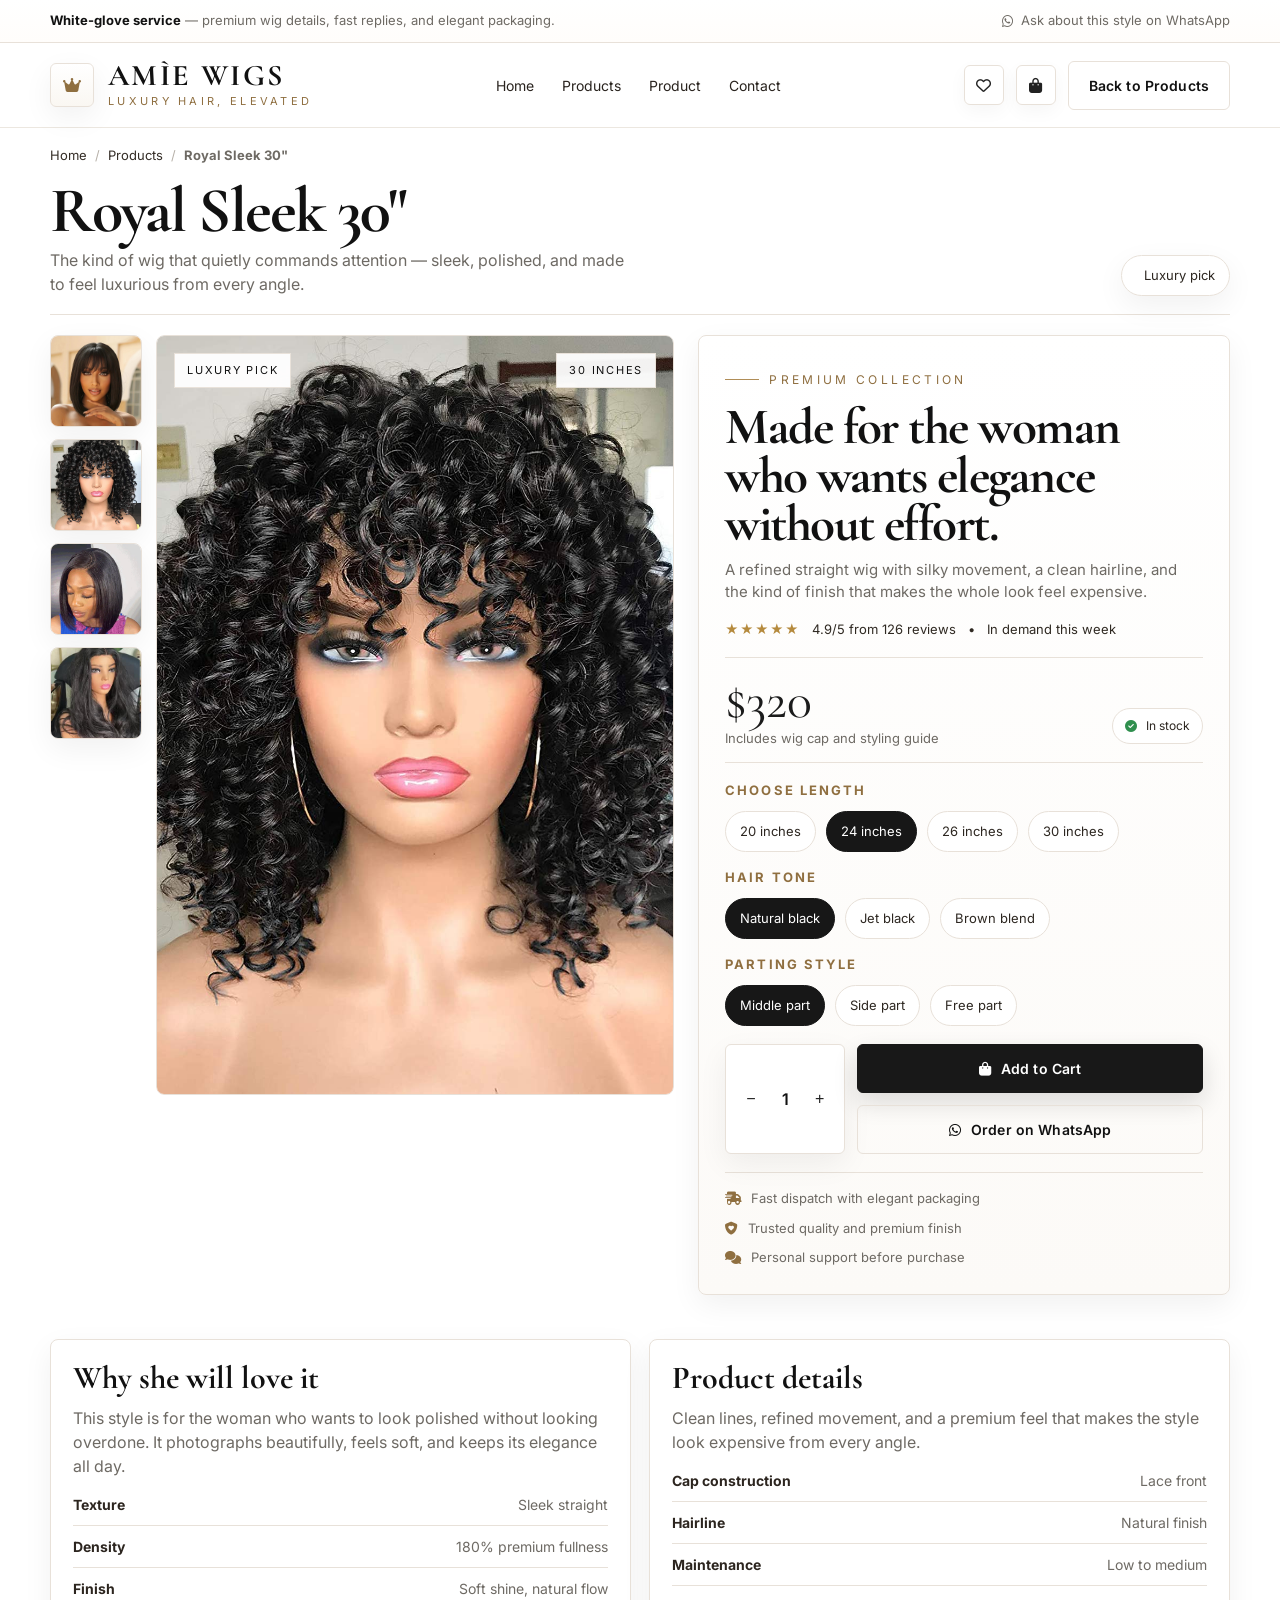
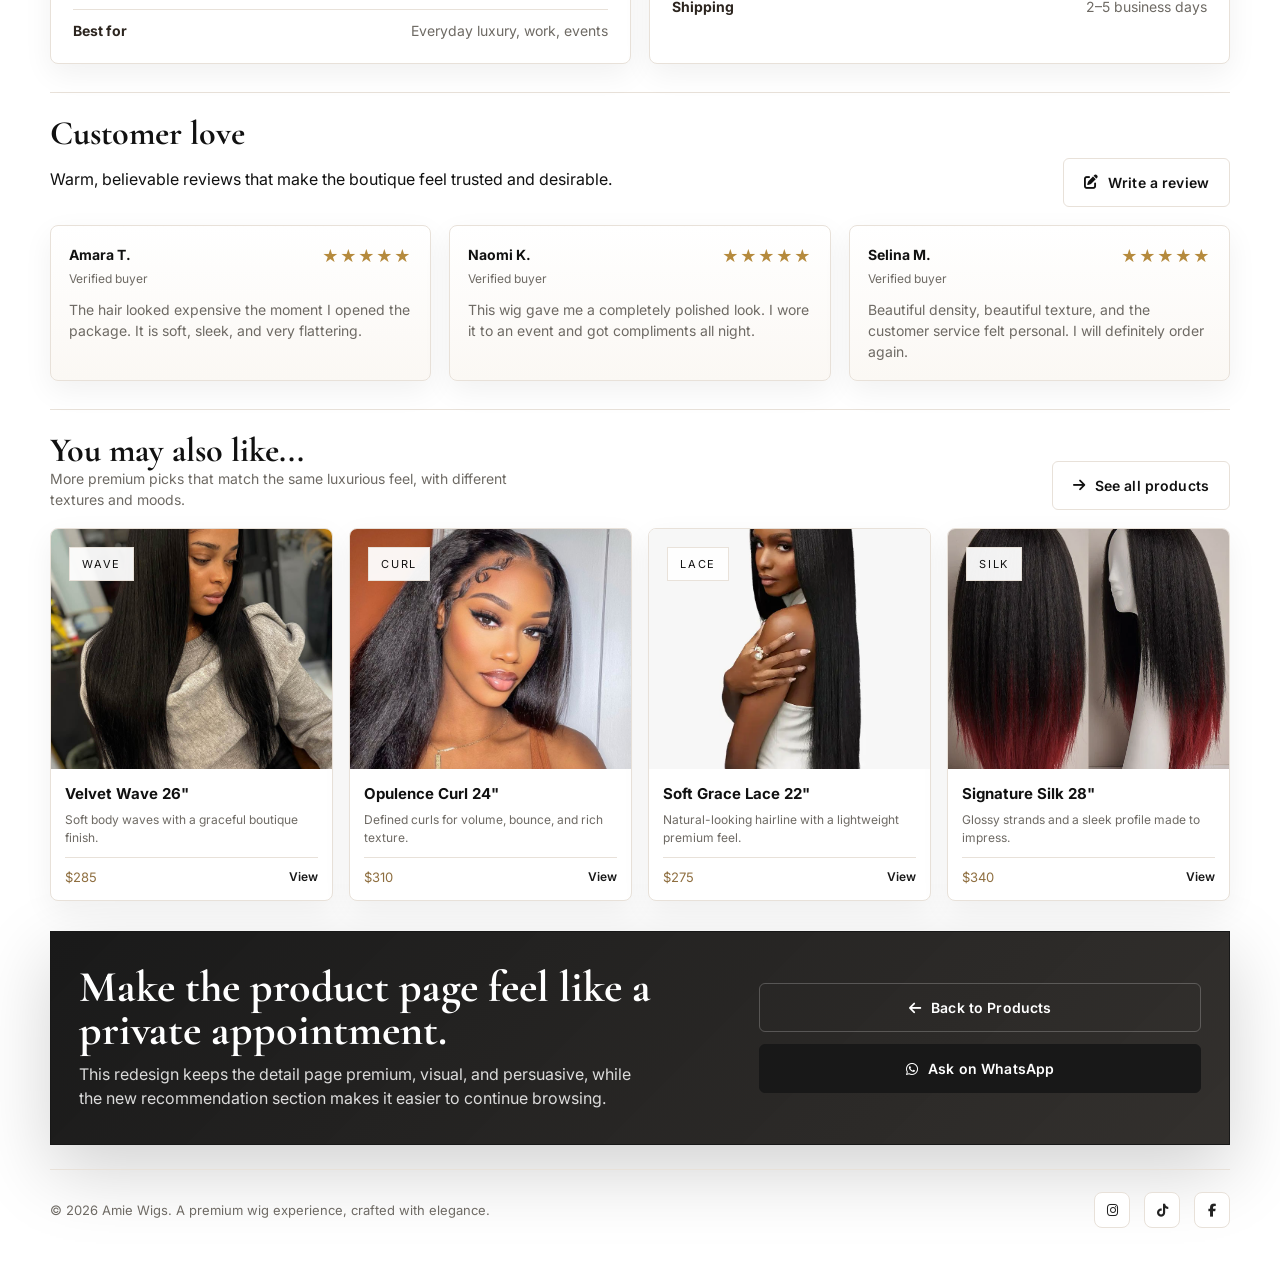
==== commit 836b9c60: "Update product.html" ====
--- a/product.html
+++ b/product.html
@@ -3,7 +3,7 @@
 <head>
   <meta charset="UTF-8" />
   <meta name="viewport" content="width=device-width, initial-scale=1.0" />
-  <title>LUXE WIGS — Product</title>
+  <title>AMÌE WIGS: Product</title>
   <link rel="preconnect" href="https://fonts.googleapis.com">
   <link rel="preconnect" href="https://fonts.gstatic.com" crossorigin>
   <link href="https://fonts.googleapis.com/css2?family=Inter:wght@400;500;600;700;800&family=Cormorant+Garamond:wght@500;600;700&display=swap" rel="stylesheet">
@@ -570,7 +570,7 @@
       <a href="index.html" class="brand" aria-label="Luxe Wigs Home">
         <div class="mark"><i class="fa-solid fa-crown"></i></div>
         <div>
-          <h1>LUXE WIGS</h1>
+          <h1>AMÌE WIGS</h1>
           <small>Luxury hair, elevated</small>
         </div>
       </a>
@@ -820,7 +820,7 @@
 
   <footer id="footer">
     <div class="container footer-wrap">
-      <div>© 2026 Luxe Wigs. A premium wig experience, crafted with elegance.</div>
+      <div>© 2026 Amie Wigs. A premium wig experience, crafted with elegance.</div>
       <div class="social">
         <a href="#"><i class="fa-brands fa-instagram"></i></a>
         <a href="#"><i class="fa-brands fa-tiktok"></i></a>
